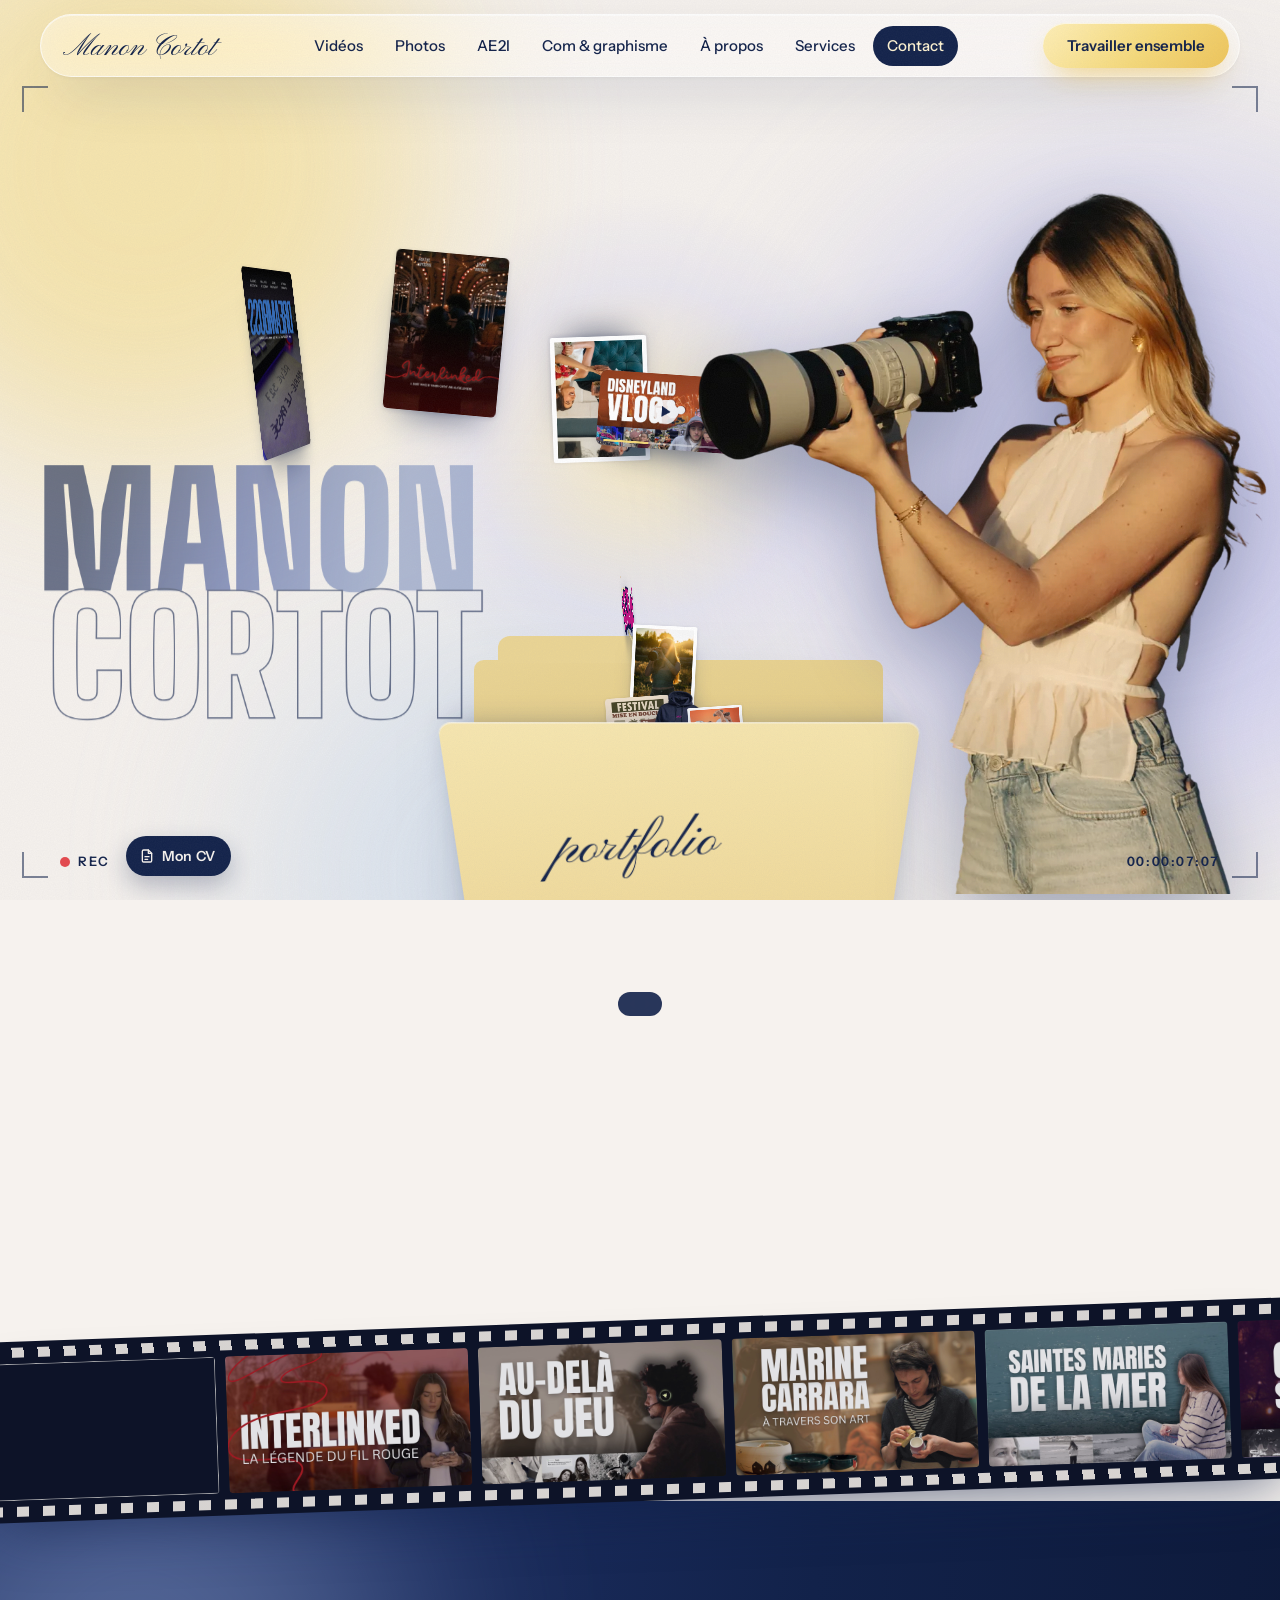
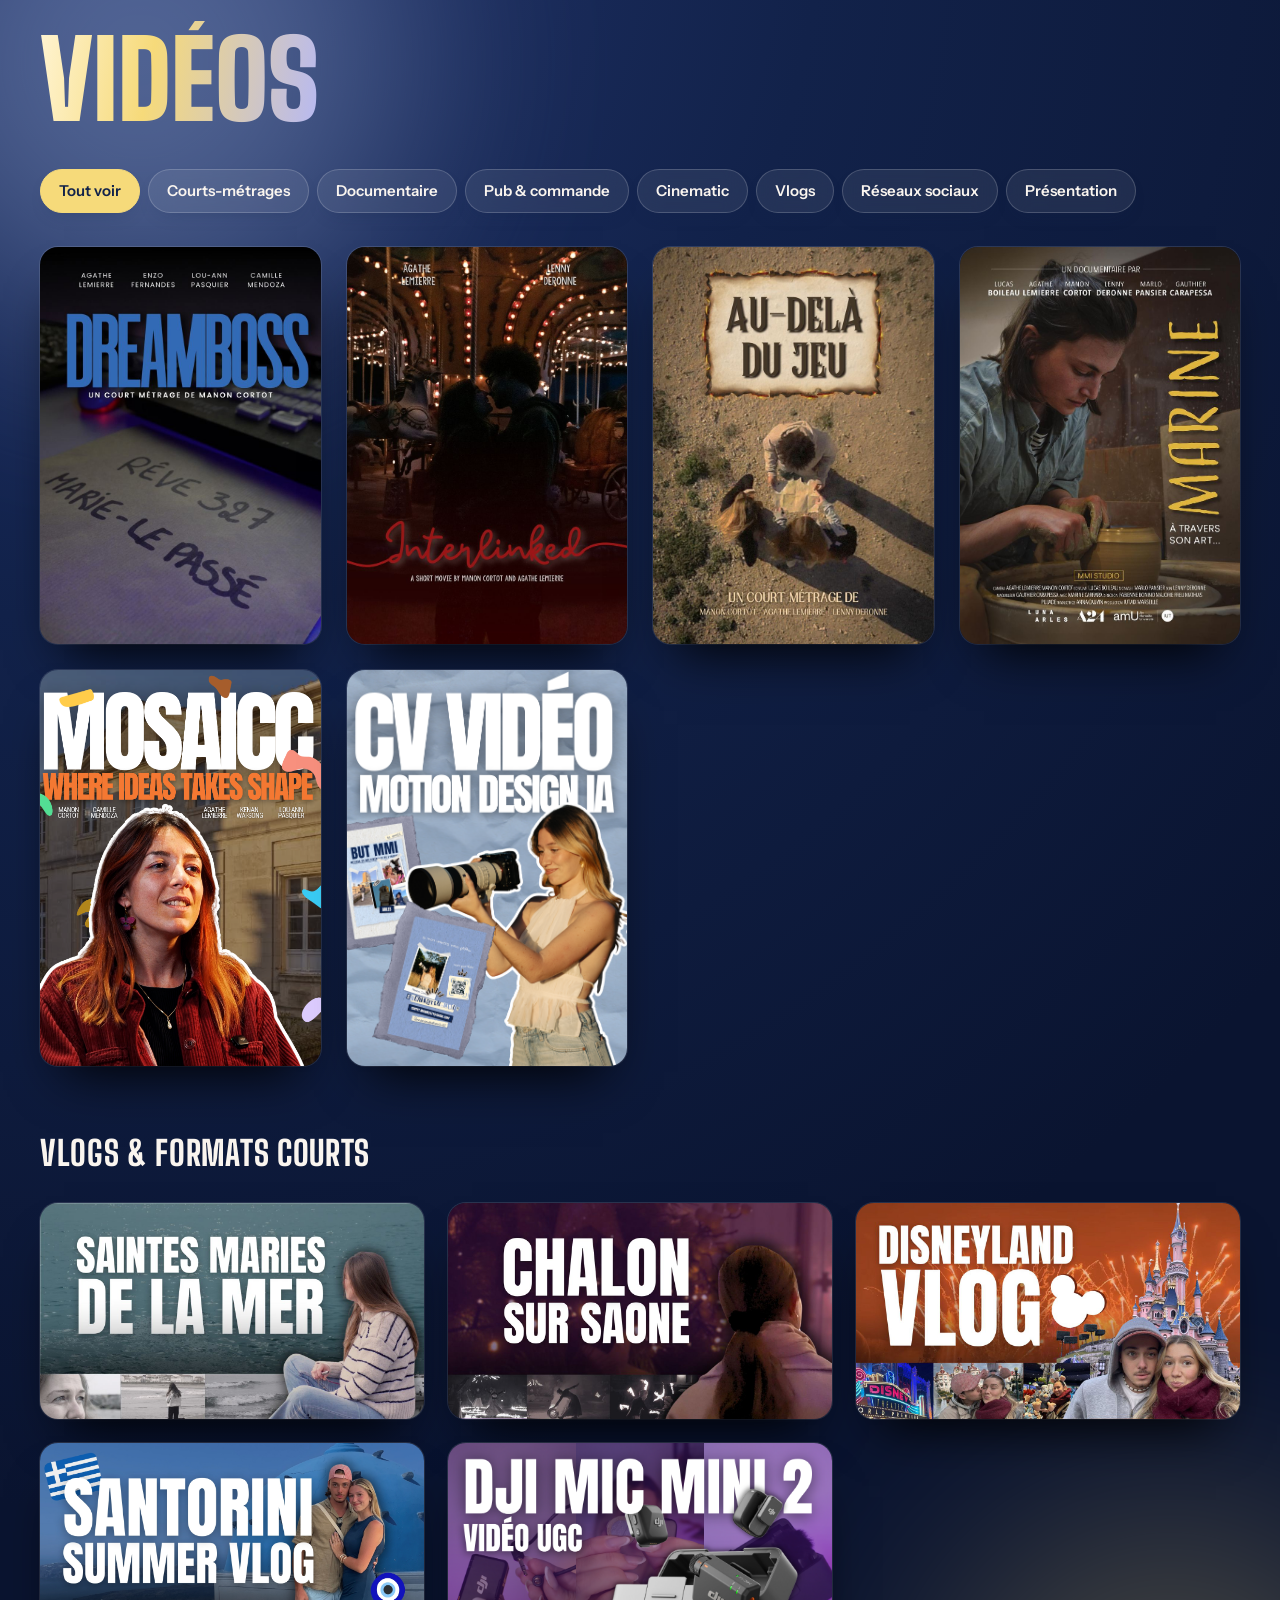
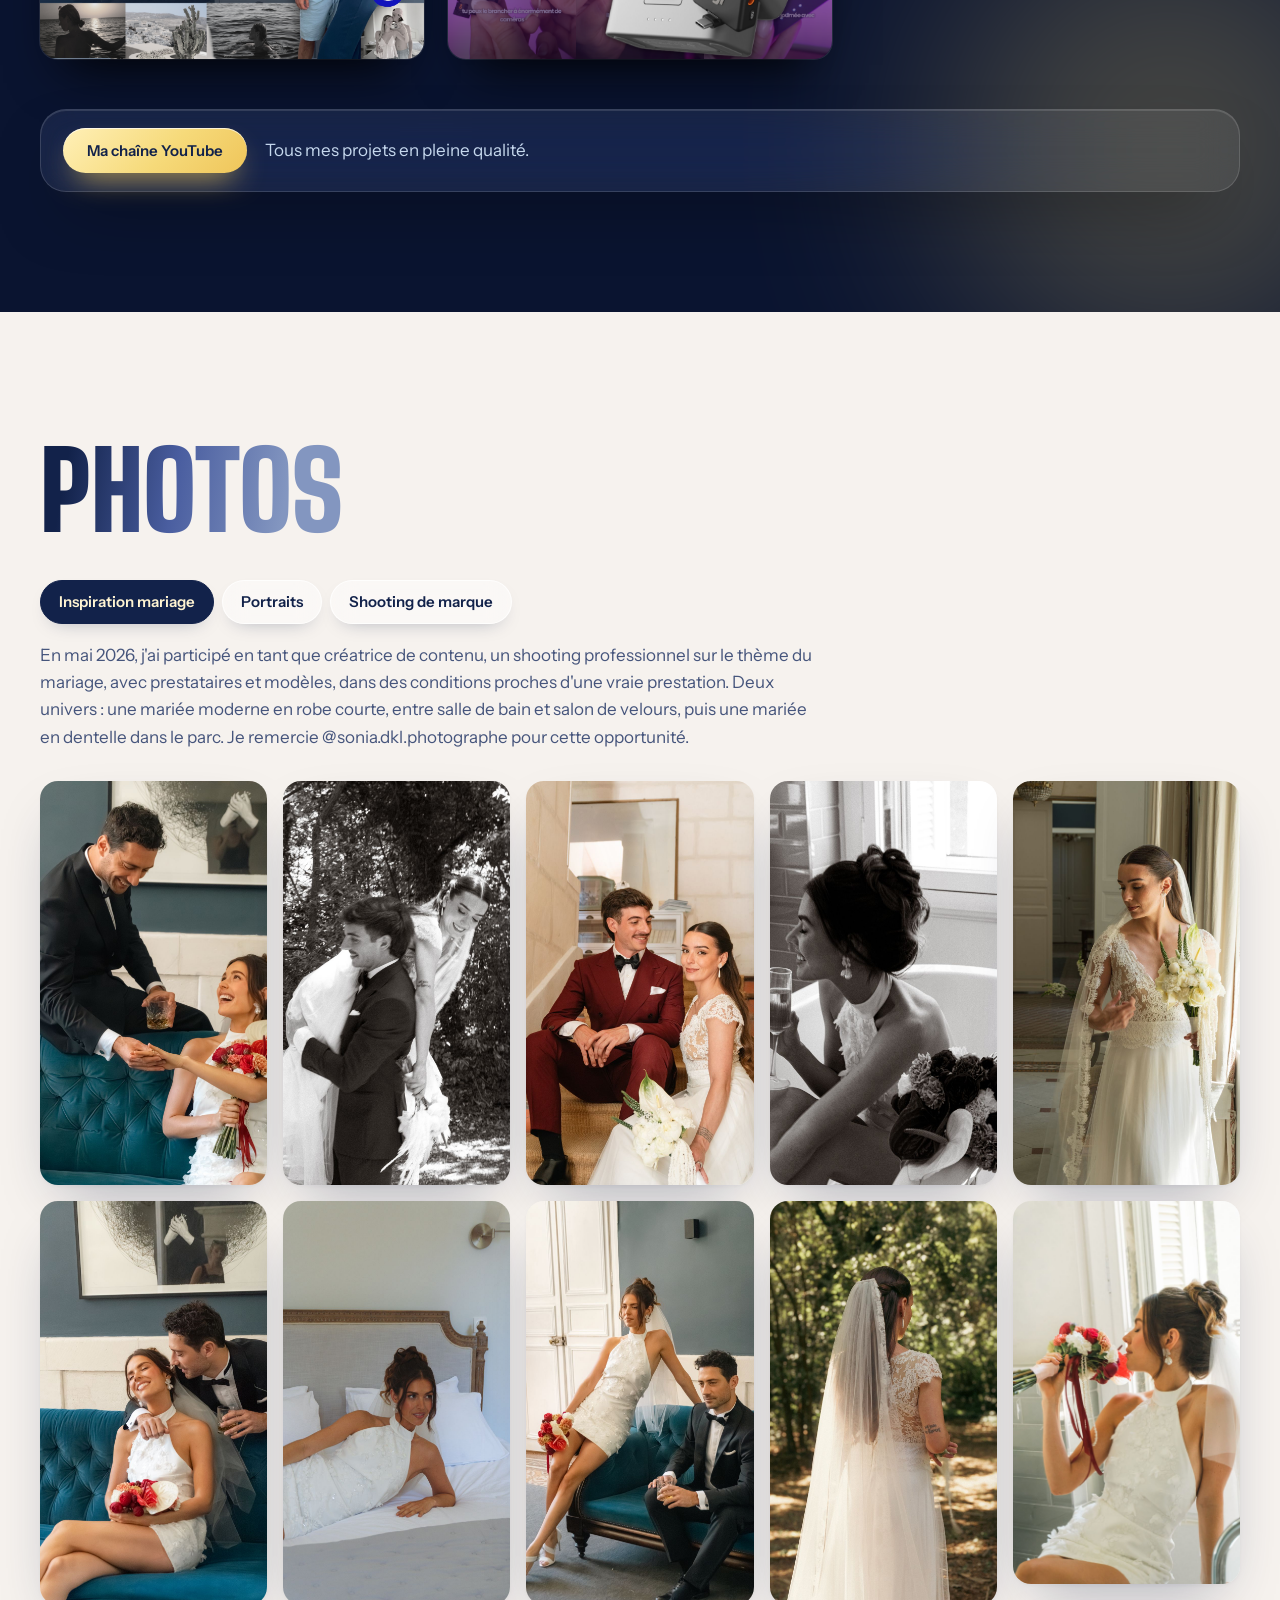
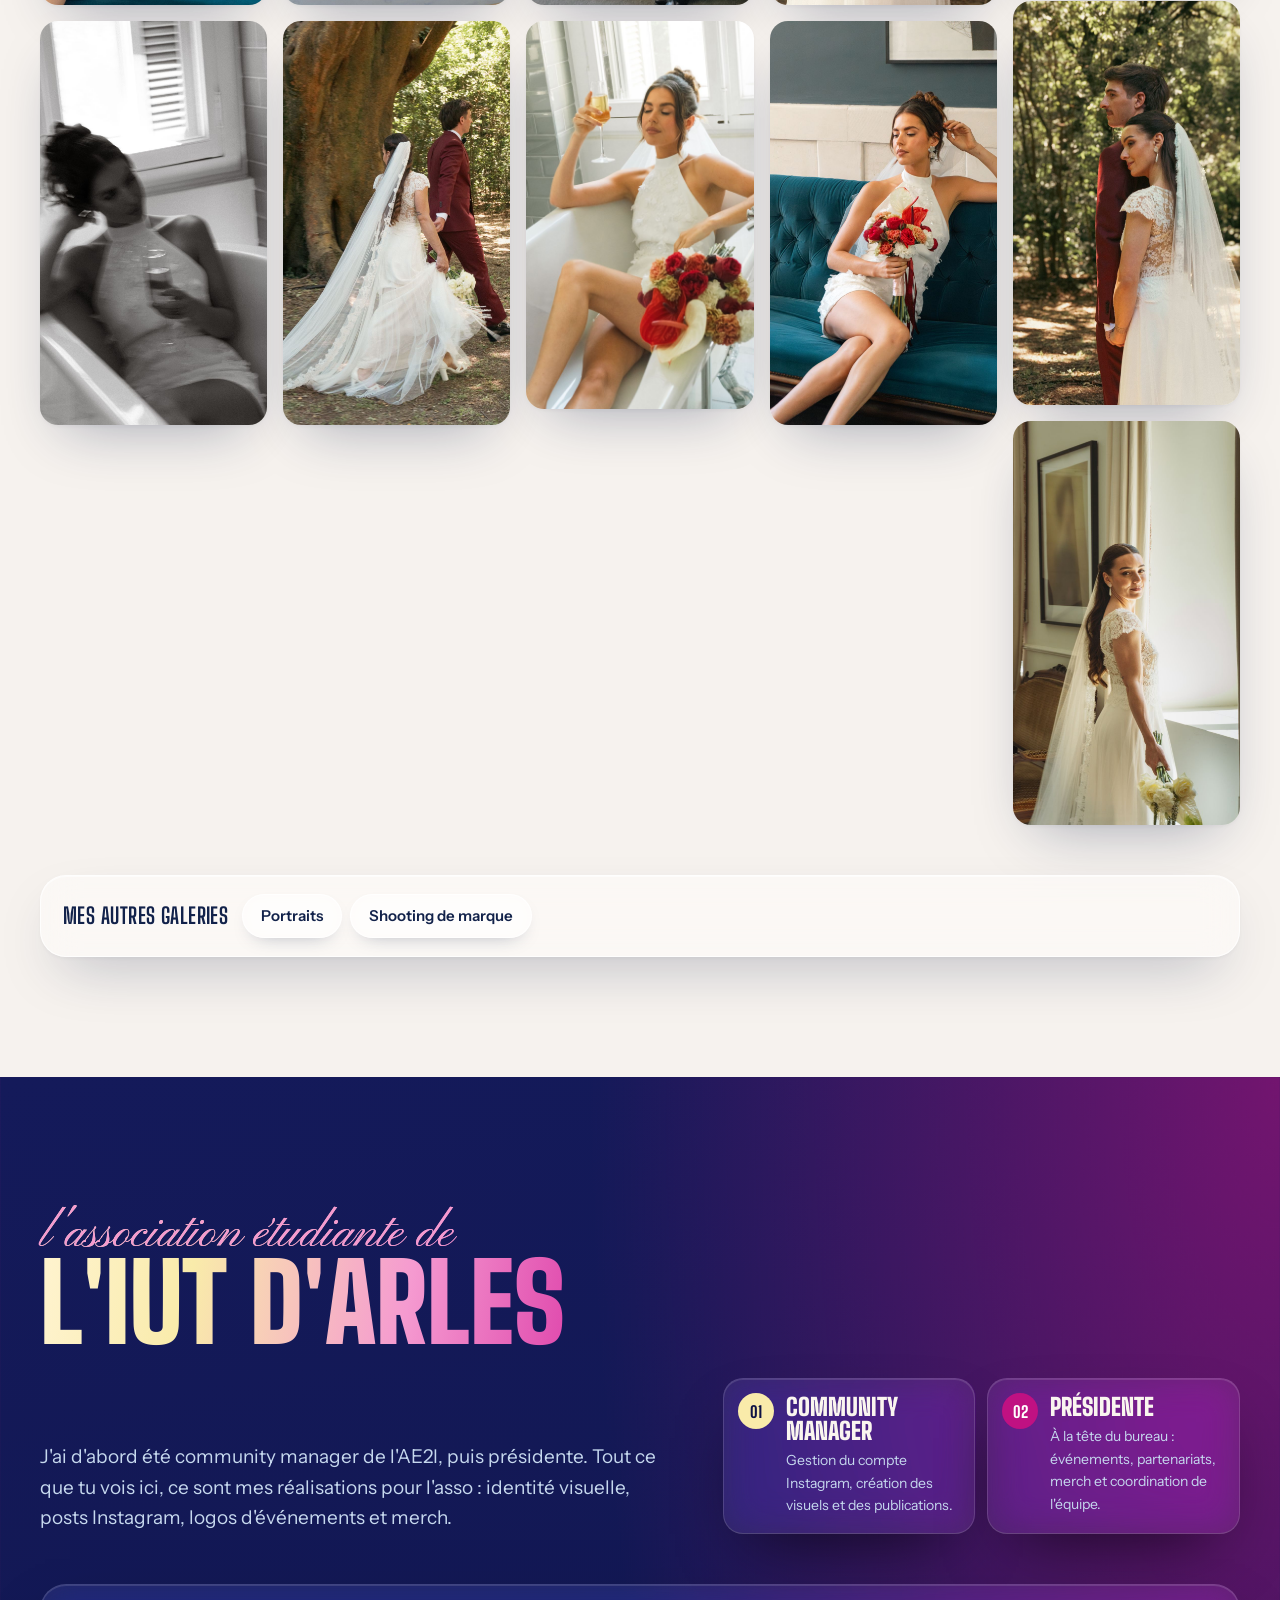
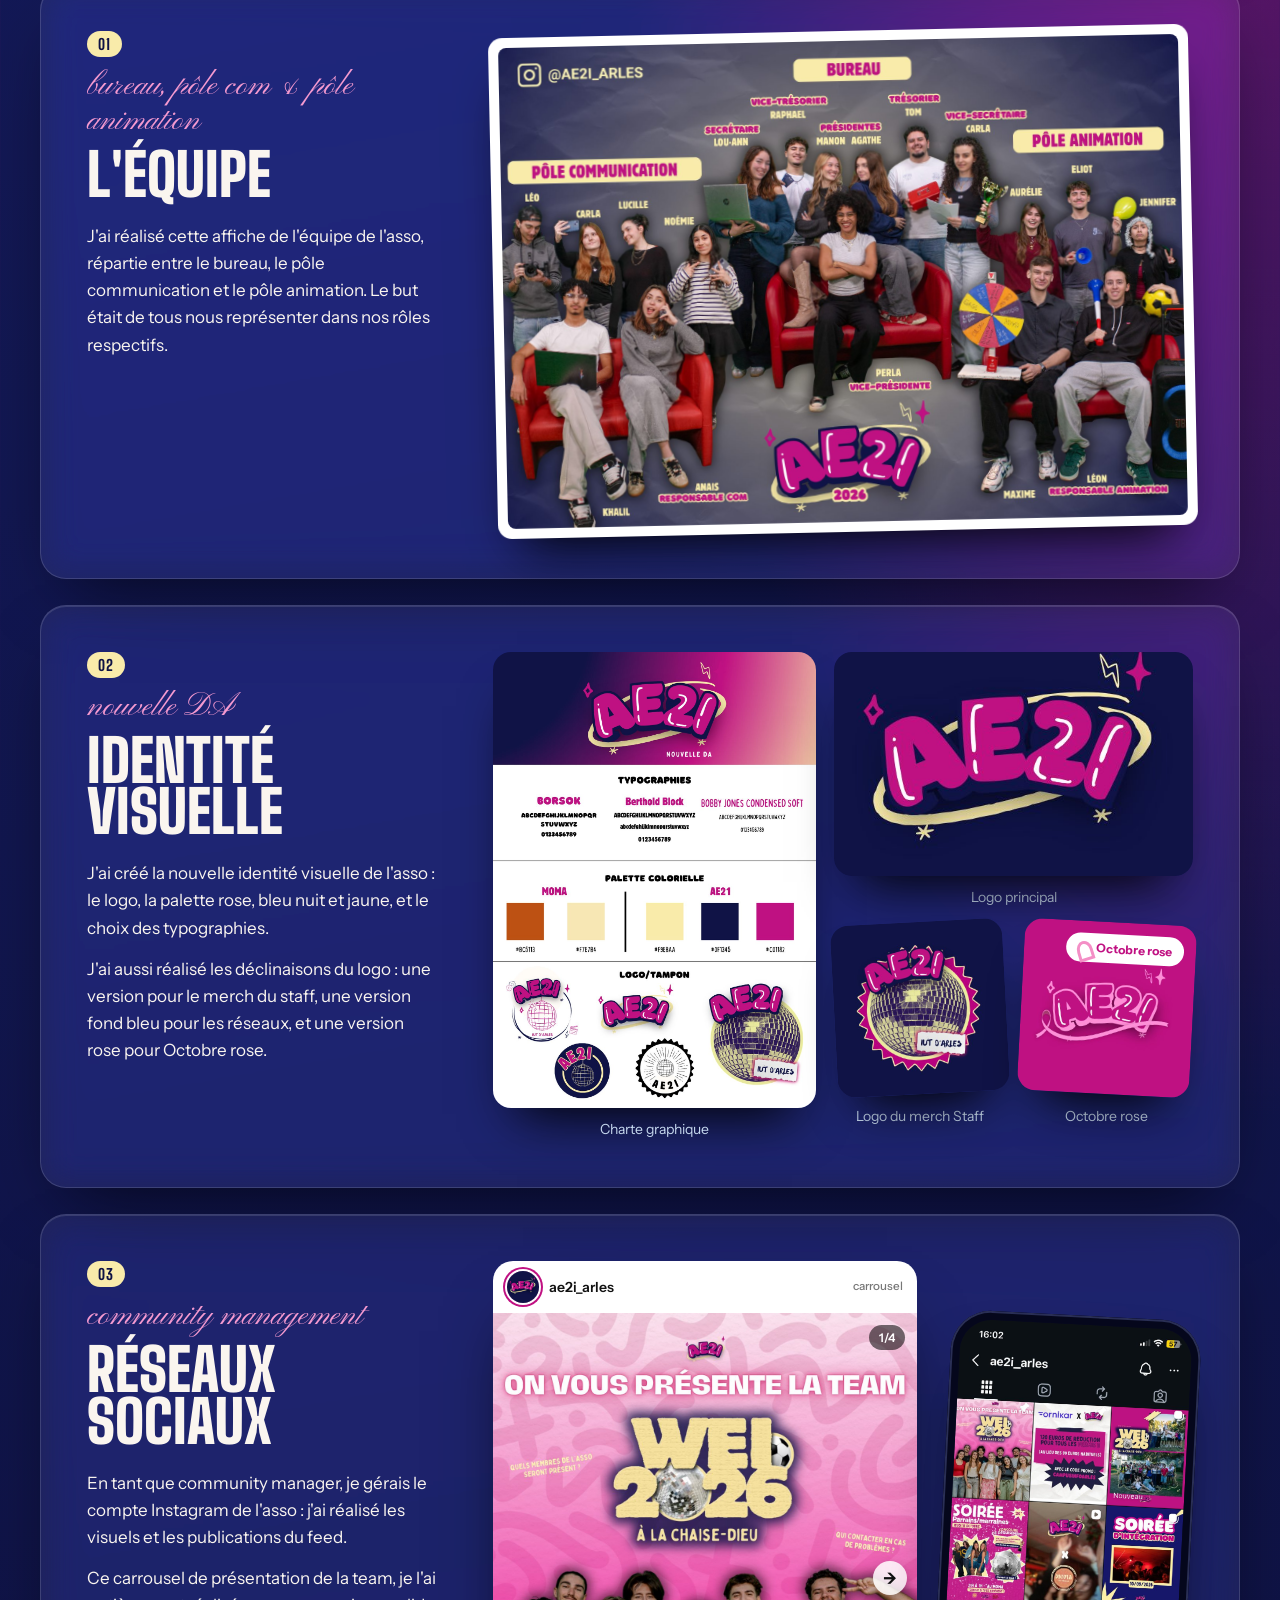
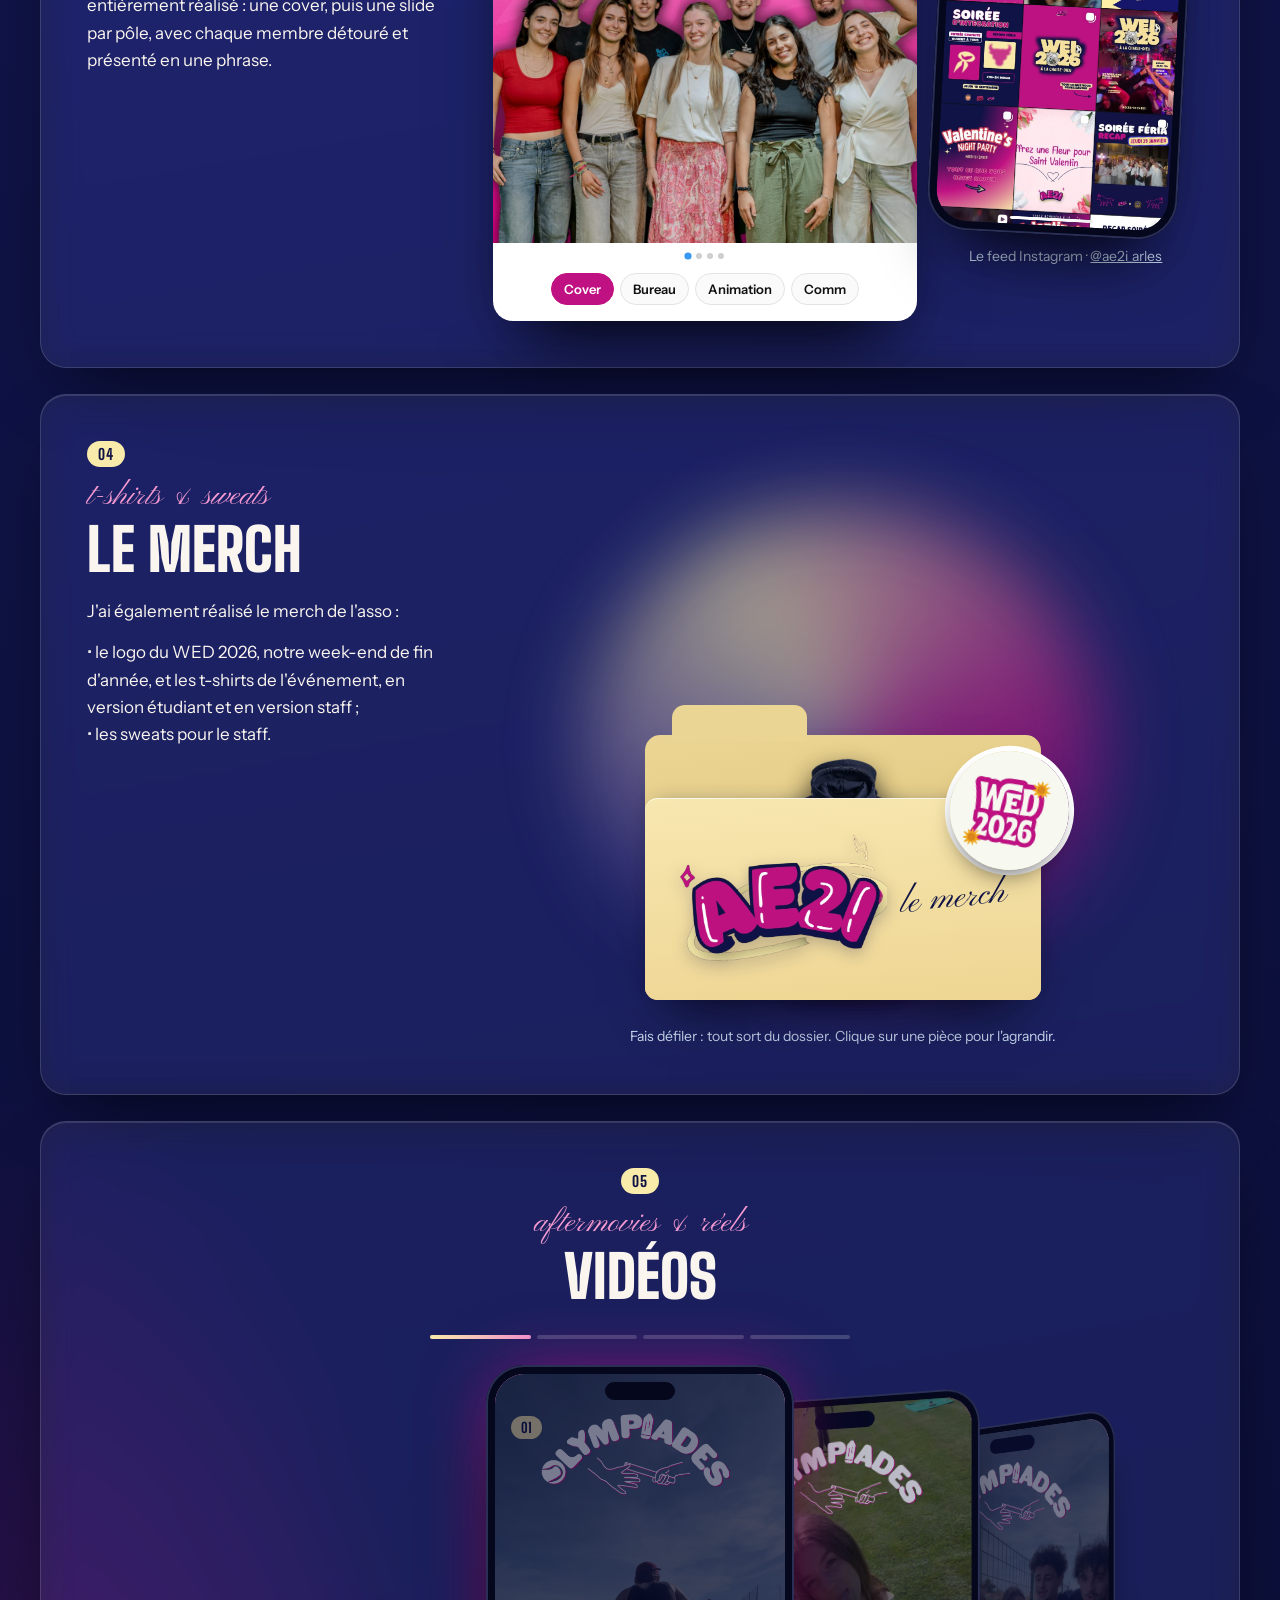
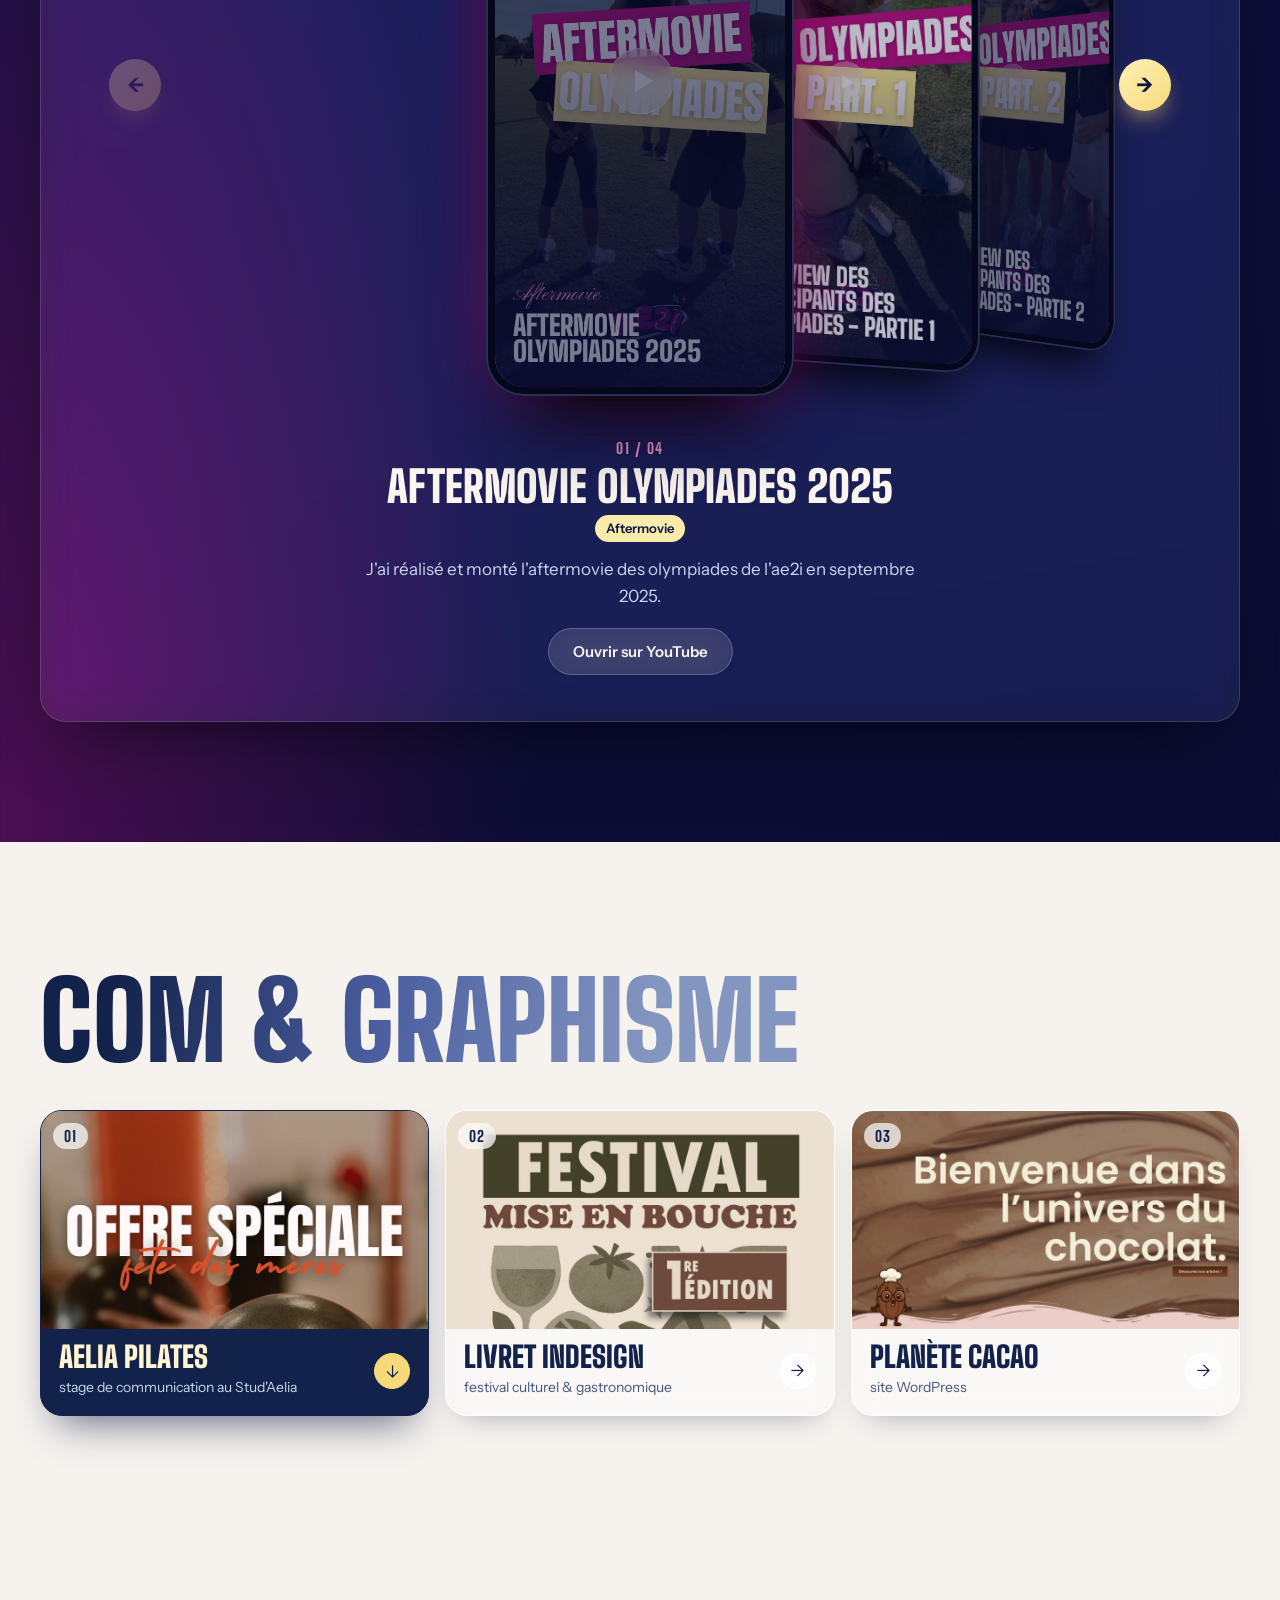
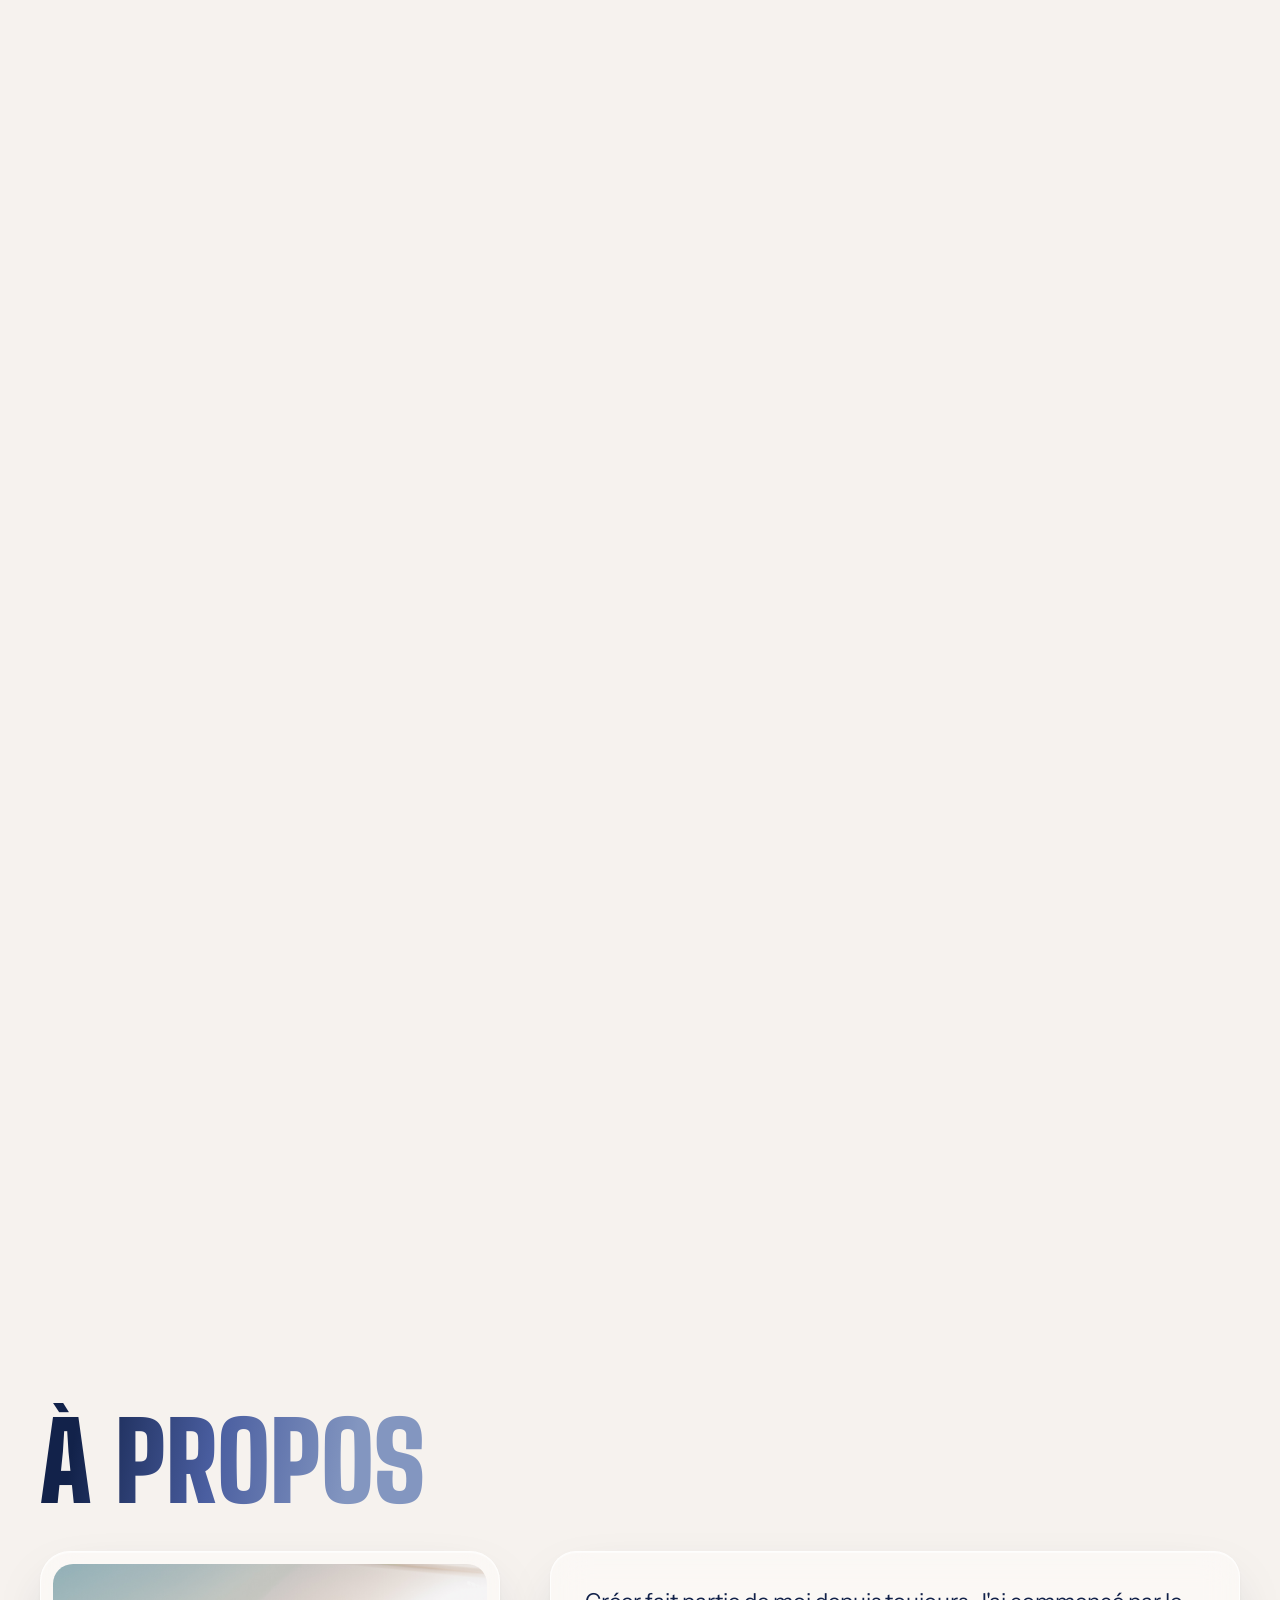
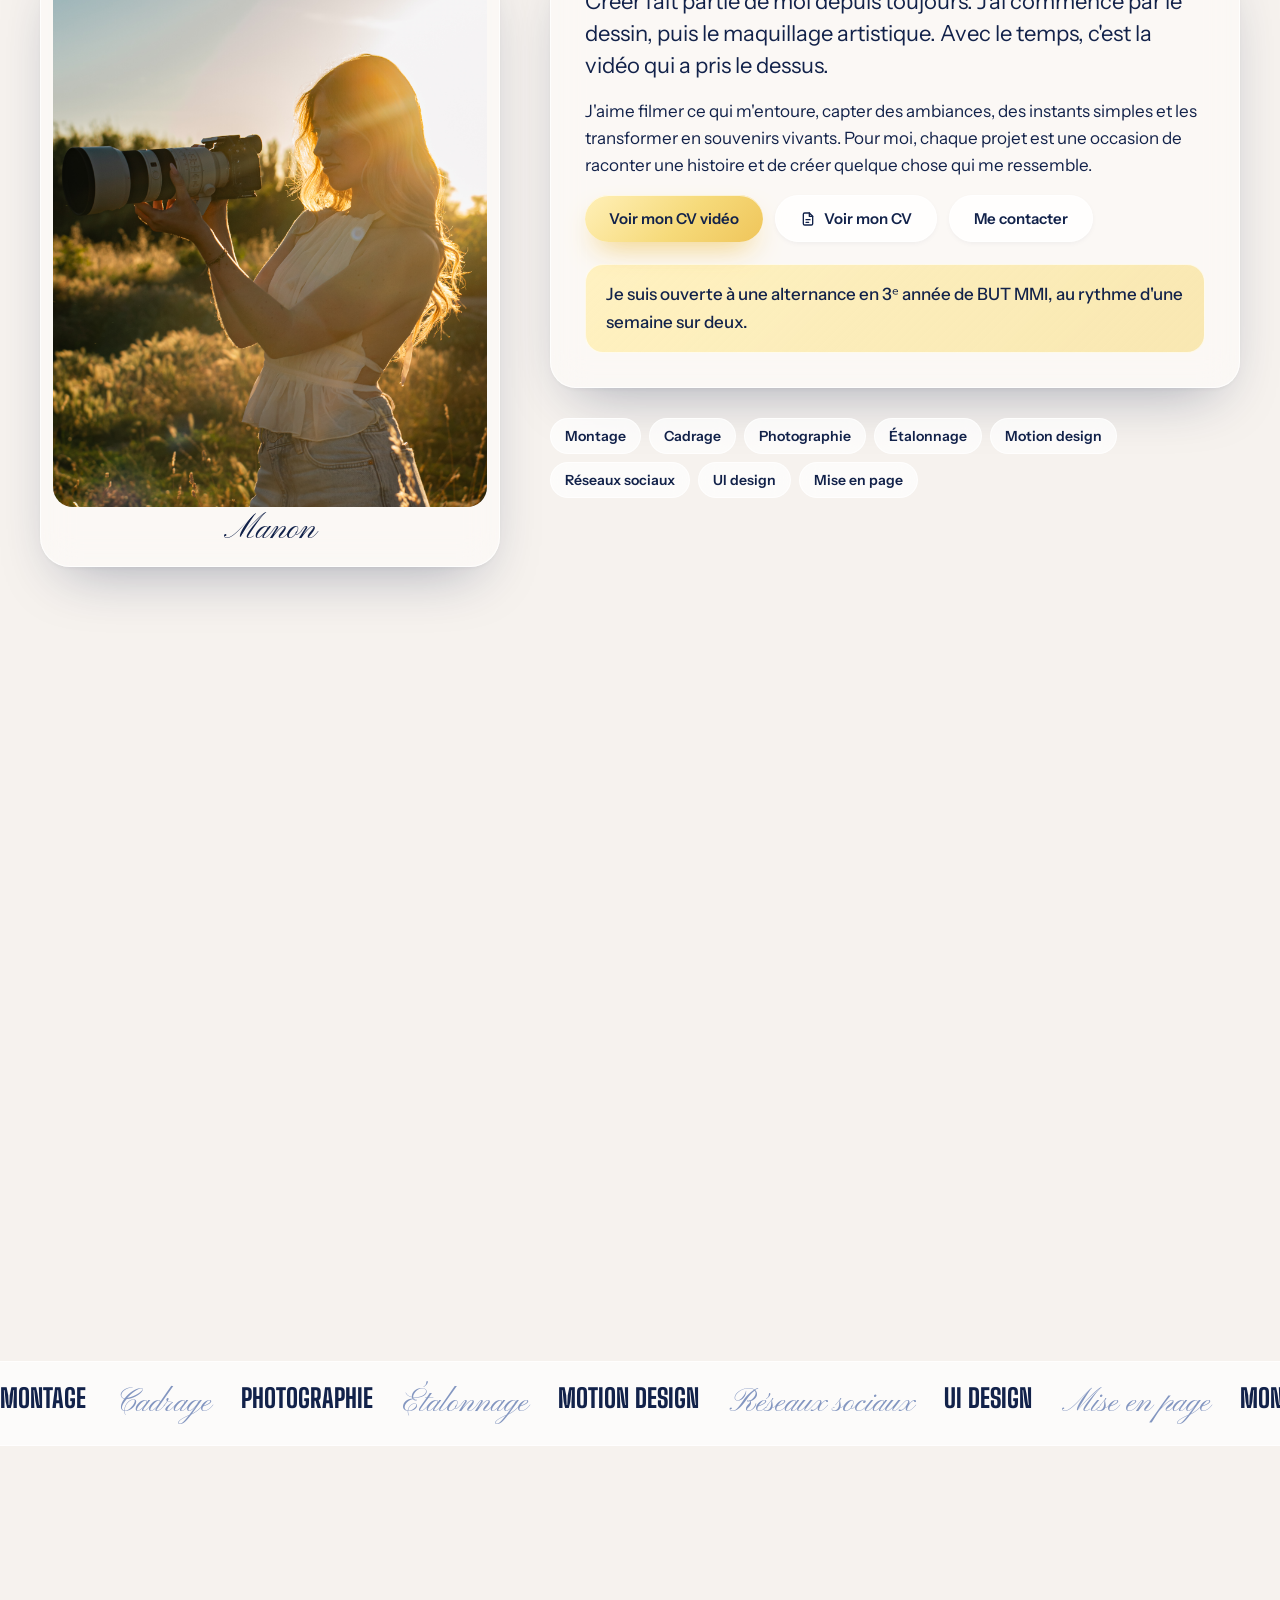
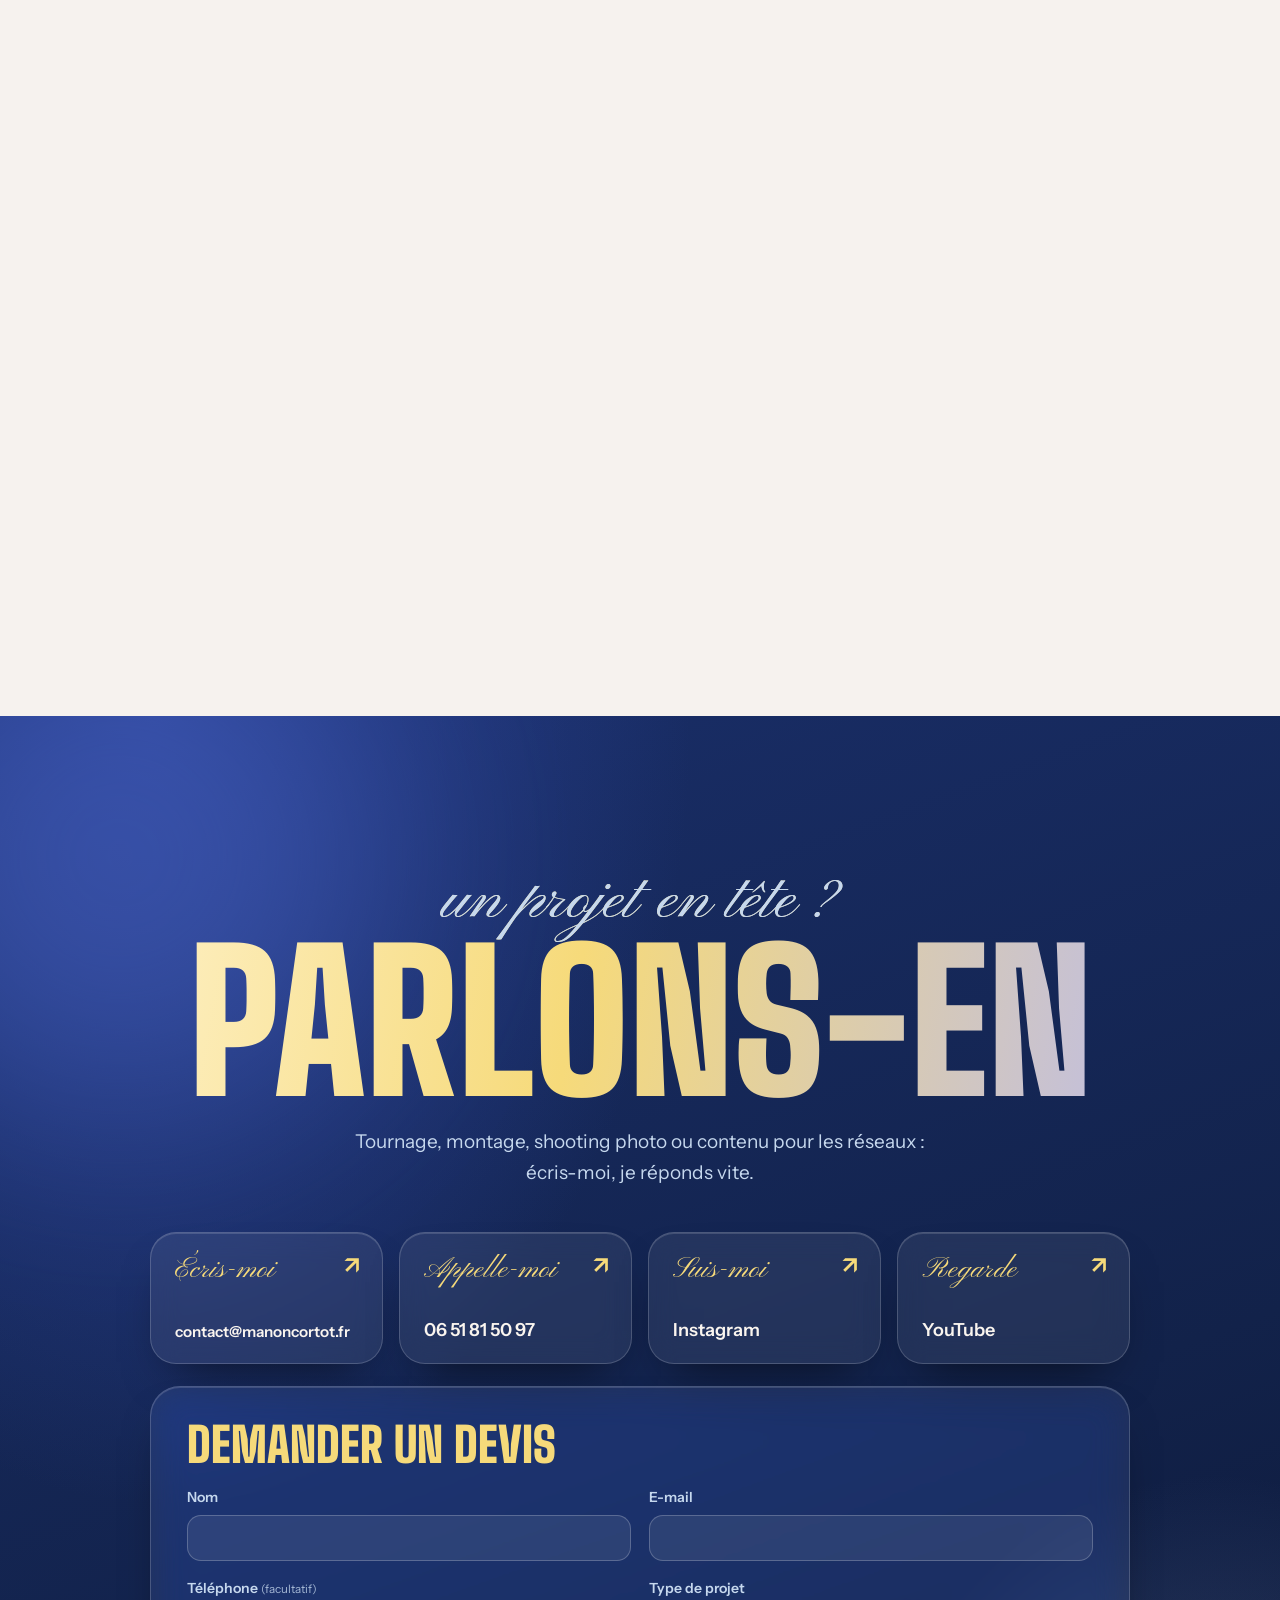
==== index.html @ f1eb08fe "Admin : les catégories de vidéos se gèrent dans l'admin - nouvelle collection « 🏷️ Catégories de vid" ====
<!DOCTYPE html>
<html lang="fr">
<head>
<meta charset="utf-8">
<meta name="viewport" content="width=device-width, initial-scale=1, viewport-fit=cover">
<title>Manon Cortot · Vidéaste, monteuse et photographe</title>
<meta name="description" content="Manon Cortot, vidéaste, monteuse et photographe freelance : tournage et montage vidéo, shooting photo, contenu pour les réseaux sociaux et graphisme. Demande ton devis.">
<link rel="preconnect" href="https://fonts.googleapis.com">
<link rel="preconnect" href="https://fonts.gstatic.com" crossorigin>
<link href="https://fonts.googleapis.com/css2?family=Big+Shoulders+Display:wght@700;800;900&family=Pinyon+Script&family=Instrument+Sans:wght@400;500;600&display=swap" rel="stylesheet">
<style>
:root{
  --encre:#12224A; --pervenche:#8396C0; --ciel:#C6D8EE; --papier:#FAF5EF; --beurre:#FFF4D2; --soleil:#F6DA7A; --lavande:#B7B9F2;
  --bg:#F6F2EE; --texte:var(--encre); --texte-doux:#46557c;
  --verre:rgba(255,255,255,.46); --verre-fort:rgba(255,255,255,.7); --verre-bord:rgba(255,255,255,.75);
  --ombre:0 24px 60px -24px rgba(18,34,74,.38), 0 2px 6px -2px rgba(18,34,74,.08);
  --ombre-forte:0 40px 90px -30px rgba(18,34,74,.55);
  --display:"Big Shoulders Display","Arial Narrow",Impact,sans-serif;
  --script:"Pinyon Script","Snell Roundhand","Brush Script MT",cursive;
  --sans:"Instrument Sans","Helvetica Neue",Arial,sans-serif;
  --courbe:cubic-bezier(.2,.8,.2,1);
  box-sizing:border-box;
  padding-top:env(safe-area-inset-top,0px); padding-bottom:env(safe-area-inset-bottom,0px);
}
@media (prefers-color-scheme: dark){:root:not([data-theme="light"]){
  --bg:#0B1430; --texte:#F4EFE9; --texte-doux:#C6D8EE;
  --verre:rgba(255,255,255,.07); --verre-fort:rgba(255,255,255,.12); --verre-bord:rgba(255,255,255,.16);
  --ombre:0 24px 60px -24px rgba(0,0,0,.7);
}}
:root[data-theme="dark"]{--bg:#0B1430;--texte:#F4EFE9;--texte-doux:#C6D8EE;--verre:rgba(255,255,255,.07);--verre-fort:rgba(255,255,255,.12);--verre-bord:rgba(255,255,255,.16);--ombre:0 24px 60px -24px rgba(0,0,0,.7)}
*,*::before,*::after{box-sizing:inherit}
html{scroll-behavior:smooth;scroll-padding-top:calc(env(safe-area-inset-top,0px) + 90px)}
html,body{overflow-x:clip}
body{margin:0;background:var(--bg);color:var(--texte);font-family:var(--sans);font-size:17px;line-height:1.6;overflow-x:clip}
img{max-width:100%;display:block}
a{color:inherit}
button{font:inherit;color:inherit}
:focus-visible{outline:3px solid var(--soleil);outline-offset:3px;border-radius:8px}
.wrap{width:min(1200px,100% - 40px);margin-inline:auto;position:relative;z-index:1}
@media (prefers-reduced-motion: reduce){html{scroll-behavior:auto}*{animation:none!important;transition:none!important}}

/* ---------- Auras de fond ---------- */
.auras{position:fixed;inset:0;z-index:0;pointer-events:none;overflow:hidden}
.aura{position:absolute;border-radius:50%;filter:blur(90px);opacity:.55;animation:derive 26s ease-in-out infinite alternate}
.aura.a1{width:46vw;height:46vw;left:-12vw;top:-10vw;background:var(--soleil)}
.aura.a2{width:52vw;height:52vw;right:-16vw;top:18vh;background:var(--lavande);animation-duration:32s;animation-delay:-8s}
.aura.a3{width:40vw;height:40vw;left:20vw;bottom:-18vw;background:var(--ciel);animation-duration:22s;animation-delay:-4s}
/* pendant que les cartes de l'accueil bougent, les auras (flous géants) se figent : leur dérive de 26 s ne se voit pas */
.anim-accueil .aura{animation-play-state:paused}
@keyframes derive{0%{transform:translate(0,0) scale(1)}50%{transform:translate(6vw,4vh) scale(1.12)}100%{transform:translate(-4vw,8vh) scale(.95)}}
.lueur{position:fixed;z-index:0;width:520px;height:520px;margin:-260px 0 0 -260px;border-radius:50%;pointer-events:none;
  background:radial-gradient(circle,rgba(246,218,122,.35),rgba(183,185,242,.18) 45%,transparent 70%);transition:opacity .4s;opacity:0;left:0;top:0}
@media (hover:hover) and (pointer:fine){.lueur{opacity:1}}
/* grain en fondu normal : même rendu que « multiply » ici, sans forcer le navigateur à refondre toute la page à chaque image */
.grain{position:fixed;inset:0;z-index:100;pointer-events:none;opacity:.14;
  background-image:url("data:image/svg+xml;utf8,<svg xmlns='http://www.w3.org/2000/svg' width='160' height='160'><filter id='n'><feTurbulence type='fractalNoise' baseFrequency='.85' numOctaves='3' stitchTiles='stitch'/><feColorMatrix values='0 0 0 0 .3  0 0 0 0 .3  0 0 0 0 .35  0 0 0 .55 0'/></filter><rect width='100%' height='100%' filter='url(%23n)'/></svg>")}

/* ---------- Verre ---------- */
.verre{background:var(--verre);-webkit-backdrop-filter:blur(18px) saturate(1.5);backdrop-filter:blur(18px) saturate(1.5);
  border:1px solid var(--verre-bord);box-shadow:var(--ombre),inset 0 1px 0 rgba(255,255,255,.55);border-radius:26px}
.sombre .verre{background:rgba(255,255,255,.07);border-color:rgba(255,255,255,.14);box-shadow:0 30px 70px -30px rgba(0,0,0,.7),inset 0 1px 0 rgba(255,255,255,.12)}
.reflet{position:relative;overflow:hidden}
.reflet::after{content:"";position:absolute;top:0;left:-60%;width:40%;height:100%;pointer-events:none;
  background:linear-gradient(100deg,transparent,rgba(255,255,255,.55),transparent);transform:skewX(-20deg);transition:left .8s var(--courbe)}
.reflet:hover::after{left:130%}

/* ---------- Boutons ---------- */
.btn{display:inline-flex;align-items:center;justify-content:center;gap:8px;border:0;cursor:pointer;text-decoration:none;
  font:600 15px var(--sans);padding:13px 24px;border-radius:999px;color:var(--encre);
  background:linear-gradient(135deg,#FFF0B8,#F6DA7A 55%,#EFC55A);box-shadow:0 14px 30px -12px rgba(239,197,90,.95),inset 0 1px 0 rgba(255,255,255,.7);
  transition:transform .3s var(--courbe),box-shadow .3s}
.btn:hover{transform:translateY(-3px);box-shadow:0 20px 40px -14px rgba(239,197,90,1),inset 0 1px 0 rgba(255,255,255,.7)}
.btn:active{transform:translateY(0)}
.btn.verre-btn{background:var(--verre-fort);-webkit-backdrop-filter:blur(14px);backdrop-filter:blur(14px);border:1px solid var(--verre-bord);box-shadow:var(--ombre);color:var(--texte)}
.sombre .btn.verre-btn{background:rgba(255,255,255,.1);border-color:rgba(255,255,255,.2);color:var(--papier)}
.puce{display:inline-block;padding:6px 14px;border-radius:999px;font-size:14px;font-weight:600;background:var(--verre-fort);border:1px solid var(--verre-bord);-webkit-backdrop-filter:blur(10px);backdrop-filter:blur(10px);cursor:default;
  --survol:var(--soleil);transition:transform .35s var(--courbe),background-color .3s,border-color .3s,color .3s,box-shadow .35s}
.sombre .puce{background:rgba(255,255,255,.1);border-color:rgba(255,255,255,.18)}
.puce:nth-child(4n+2){--survol:var(--lavande)}.puce:nth-child(4n+3){--survol:var(--ciel)}.puce:nth-child(4n+4){--survol:#F2C6B4}
.puce:hover{background:var(--survol);border-color:var(--survol);color:var(--encre);transform:translateY(-3px) rotate(-2deg);box-shadow:0 12px 22px -12px rgba(18,34,74,.5)}
.puce:nth-child(even):hover{transform:translateY(-3px) rotate(2deg)}
.puces-liste{display:flex;gap:8px;flex-wrap:wrap}
.pastilles{display:flex;gap:8px;flex-wrap:wrap}
.pastilles button{border:1px solid var(--verre-bord);background:var(--verre);-webkit-backdrop-filter:blur(12px);backdrop-filter:blur(12px);
  padding:9px 18px;border-radius:999px;font-weight:600;font-size:15px;cursor:pointer;box-shadow:0 8px 20px -12px rgba(18,34,74,.4);transition:transform .25s var(--courbe),background .25s}
.pastilles button:hover{transform:translateY(-2px)}
.pastilles button[aria-pressed="true"],.pastilles button[aria-selected="true"]{background:var(--encre);color:var(--beurre);border-color:var(--encre)}
.sombre .pastilles button{background:rgba(255,255,255,.08);border-color:rgba(255,255,255,.18);color:var(--papier)}
.sombre .pastilles button[aria-pressed="true"]{background:var(--soleil);color:var(--encre);border-color:var(--soleil)}

/* ---------- Navigation ---------- */
.voile{position:fixed;inset:0;z-index:55;display:grid;place-items:center;visibility:hidden;pointer-events:none;overflow:hidden;
  background:var(--v-fond,var(--encre));color:var(--v-texte,var(--papier));clip-path:circle(0 at 50% 0)}
.voile.visible{visibility:visible;pointer-events:auto}
.voile-mot{font-family:var(--display);font-weight:900;text-transform:uppercase;line-height:.85;font-size:clamp(76px,17vw,250px);text-align:center;padding:0 16px}
[tabindex="-1"]:focus{outline:none}
.progression{position:fixed;left:0;top:0;height:3px;width:100%;z-index:70;background:linear-gradient(90deg,var(--soleil),var(--lavande));transform-origin:0 50%;transform:scaleX(0);pointer-events:none}
.nav{position:fixed;z-index:60;left:50%;top:calc(env(safe-area-inset-top,0px) + 14px);transform:translateX(-50%);width:min(1200px,100% - 24px);
  display:flex;align-items:center;justify-content:space-between;gap:14px;padding:8px 10px 8px 22px;border-radius:999px}
.logo{font-family:var(--script);font-size:30px;line-height:1;text-decoration:none;padding-top:4px;white-space:nowrap}
.nav ul{display:flex;gap:4px;list-style:none;margin:0;padding:0}
.nav ul a{display:block;text-decoration:none;font-weight:500;font-size:15px;padding:8px 14px;border-radius:999px;transition:background .25s}
.nav ul a:hover{background:rgba(255,255,255,.55)}
.nav ul a.actif{background:var(--encre);color:var(--beurre)}
.burger{display:none;border:0;background:var(--encre);color:var(--beurre);font-weight:600;border-radius:999px;padding:9px 16px;cursor:pointer;min-width:84px;-webkit-tap-highlight-color:transparent}
@media (max-width:980px){
  /* le panneau est opaque : un flou dans le flou du menu ne marche pas et laissait voir la page à travers */
  .nav ul{position:absolute;top:calc(100% + 8px);left:0;right:0;flex-direction:column;gap:2px;padding:8px;border-radius:26px;
    max-height:calc(100vh - 110px);max-height:calc(100dvh - 110px - env(safe-area-inset-top,0px));overflow-y:auto;overscroll-behavior:contain;
    background:var(--papier);border:1px solid rgba(18,34,74,.08);box-shadow:0 30px 60px -20px rgba(18,34,74,.45);
    opacity:0;visibility:hidden;transform:translateY(-10px) scale(.98);transform-origin:50% 0;transition:opacity .25s,transform .35s var(--courbe),visibility 0s .35s}
  .nav ul.ouvert{opacity:1;visibility:visible;transform:none;transition:opacity .25s,transform .35s var(--courbe),visibility 0s}
  .nav ul a{padding:13px 18px;font:800 26px/1 var(--display);text-transform:uppercase;letter-spacing:.01em;color:var(--encre);-webkit-tap-highlight-color:transparent}
  .nav ul a:hover{background:rgba(18,34,74,.06)}
  .nav ul a.actif{background:var(--encre);color:var(--beurre)}
  .nav ul li{opacity:0;transform:translateY(8px);transition:opacity .3s,transform .4s var(--courbe)}
  .nav ul.ouvert li{opacity:1;transform:none}
  .nav ul.ouvert li:nth-child(2){transition-delay:.03s}.nav ul.ouvert li:nth-child(3){transition-delay:.06s}.nav ul.ouvert li:nth-child(4){transition-delay:.09s}
  .nav ul.ouvert li:nth-child(5){transition-delay:.12s}.nav ul.ouvert li:nth-child(6){transition-delay:.15s}.nav ul.ouvert li:nth-child(7){transition-delay:.18s}
  .nav .btn{display:none}
  .burger{display:block}
}
:root[data-theme="dark"] .nav ul{background:#13204a}
@media (prefers-color-scheme: dark){:root:not([data-theme="light"]) .nav ul{background:#13204a}}
@media (max-width:980px){:root[data-theme="dark"] .nav ul a{color:var(--papier)}}
@media (max-width:980px) and (prefers-color-scheme: dark){:root:not([data-theme="light"]) .nav ul a{color:var(--papier)}:root:not([data-theme="light"]) .nav ul a.actif{background:var(--soleil);color:var(--encre)}}

.degrade{background:linear-gradient(100deg,var(--encre) 10%,#4A5EA0 45%,var(--pervenche) 80%);-webkit-background-clip:text;background-clip:text;color:transparent}
:root[data-theme="dark"] .degrade{background-image:linear-gradient(100deg,#FFF4D2,#F6DA7A 40%,#B7B9F2)}
@media (prefers-color-scheme: dark){:root:not([data-theme="light"]) .degrade{background-image:linear-gradient(100deg,#FFF4D2,#F6DA7A 40%,#B7B9F2)}}

/* ---------- Accueil : le dossier créatif ---------- */
/* la scène reste collée à l'écran pendant que l'on fait défiler l'accueil : le dossier s'ouvre et les projets en sortent */
.accueil{position:relative;height:150vh}
.ac-scene{position:sticky;top:0;height:100vh;height:100svh;overflow:hidden;contain:layout paint}
.ac-nom{position:absolute;z-index:1;left:3vw;top:50%;margin:0;transform:translateY(-54%);font-family:var(--display);font-weight:900;text-transform:uppercase;
  line-height:.8;font-size:min(18vw,30vh);letter-spacing:-.01em;pointer-events:none;user-select:none}
.ac-nom span{display:block;will-change:translate,opacity}
.ac-nom .contour{color:transparent;-webkit-text-stroke:2px var(--texte);background:none;padding-left:.06em}
/* une fois les cartes sorties, le nom passe devant elles et « CORTOT » se remplit pour rester lisible */
.ac-nom{transform-origin:0 100%;will-change:translate,scale,opacity}
.ac-nom.net{z-index:6}
.ac-nom .contour{transition:color .6s,opacity .9s .1s,transform 1s var(--courbe) .1s}
.ac-nom.net .contour{color:var(--texte)}
.ac-dos,.ac-face{position:absolute;left:var(--dx);bottom:var(--db);width:var(--dw);height:calc(var(--dw) * .74);margin-left:calc(var(--dw) / -2)}
.accueil{--dx:53%;--db:-7%;--dw:min(32vw,50vh)}
.ac-dos{z-index:2;border-radius:2.4% 2.4% 0 0/3.2% 3.2% 0 0;background:linear-gradient(170deg,#EBD594,#D9BE72);box-shadow:var(--ombre-forte)}
.ac-dos::before{content:"";position:absolute;top:-8%;left:6%;width:36%;height:9%;border-radius:12px 12px 0 0;background:#EBD594}
.ac-face{z-index:4;top:auto;height:calc(var(--dw) * .6);transform-origin:50% 100%;border-radius:12px 12px 0 0;
  background:linear-gradient(175deg,#F7E7B0,#EED593);box-shadow:inset 0 1px 0 rgba(255,255,255,.7),0 -8px 24px -14px rgba(18,34,74,.45);
  display:flex;align-items:flex-start;padding:7% 0 0 7%;color:var(--encre)}
.ac-face b{font-family:var(--script);font-weight:400;font-size:calc(var(--dw) * .13);line-height:1;transform:rotate(-4deg)}
.ac-moi{position:absolute;z-index:6;right:1%;bottom:0;height:78%;width:auto;max-width:none;pointer-events:none;filter:drop-shadow(0 30px 40px rgba(18,34,74,.35));will-change:translate}
/* les projets : ce sont aussi des liens vers leur catégorie */
.piece-ac{position:absolute;z-index:3;left:0;top:0;width:var(--w,150px);display:block;text-decoration:none;color:var(--encre);will-change:transform;
  transform:translate(-50%,-50%);-webkit-tap-highlight-color:transparent}
.piece-ac > div{will-change:translate,rotate}
.piece-ac img{width:100%;height:auto;display:block;pointer-events:none;user-select:none}
.pa-affiche > div,.pa-page > div{border-radius:6px;overflow:hidden;box-shadow:0 26px 44px -22px rgba(18,34,74,.6),0 2px 6px rgba(18,34,74,.15)}
.pa-photo > div{background:#fff;padding:5%;border-radius:3px;box-shadow:0 26px 44px -22px rgba(18,34,74,.6),0 2px 6px rgba(18,34,74,.15)}
.pa-photo img{aspect-ratio:3/4;object-fit:cover}
.pa-detoure > div{filter:drop-shadow(0 18px 22px rgba(18,34,74,.38))}
.pa-video > div{position:relative;border-radius:10px;overflow:hidden;background:#000;box-shadow:0 26px 44px -22px rgba(18,34,74,.7)}
.pa-video > div::before{content:"";position:absolute;left:50%;top:50%;width:18%;aspect-ratio:1;translate:-50% -50%;border-radius:50%;background:rgba(255,255,255,.9) no-repeat 56% 50%/38% url("data:image/svg+xml;utf8,<svg xmlns='http://www.w3.org/2000/svg' viewBox='0 0 10 12'><path d='M0 0l10 6-10 6z' fill='%2312224A'/></svg>")}
.pa-video > div::after{content:"";position:absolute;left:5%;right:5%;bottom:6%;height:3px;border-radius:3px;background:linear-gradient(90deg,var(--soleil) 38%,rgba(255,255,255,.45) 38%)}
.piece-ac .etiq{position:absolute;left:50%;top:100%;translate:-50% 0;margin-top:6px;white-space:nowrap;font:400 26px/1 var(--script);color:var(--encre);
  opacity:0;transform:translateY(-6px);transition:opacity .3s,transform .35s var(--courbe);pointer-events:none}
:root[data-theme="dark"] .piece-ac .etiq{color:var(--beurre)}
@media (prefers-color-scheme: dark){:root:not([data-theme="light"]) .piece-ac .etiq{color:var(--beurre)}}
@media (hover:hover) and (pointer:fine){
  .piece-ac:hover{z-index:7!important}
  .piece-ac:hover > div{transform:translateY(-10px) rotate(var(--rh,-2deg)) scale(1.06)}
  .pa-affiche:hover > div,.pa-photo:hover > div,.pa-page:hover > div{box-shadow:0 40px 60px -24px rgba(18,34,74,.7)}
  .piece-ac:hover .etiq{opacity:1;transform:none}
}
.piece-ac:focus-visible{outline:none}.piece-ac:focus-visible > div{outline:3px solid var(--soleil);outline-offset:4px}
/* une fois sorties, les cartes flottent doucement (translate et rotate s'ajoutent au survol sans le gêner) */
.flotte .piece-ac > div{animation:flotte var(--fs,6s) ease-in-out var(--fd,0s) infinite alternate}
@keyframes flotte{0%{translate:0 0;rotate:0deg}50%{translate:4px -9px;rotate:1.2deg}100%{translate:-3px 5px;rotate:-1deg}}
/* le bouton CV : à côté du REC de la caméra, au-dessus de tout, toujours cliquable */
.ac-cv{position:absolute;z-index:8;left:calc(22px + 104px);bottom:calc(22px + 2px);display:inline-flex;align-items:center;gap:7px;padding:9px 16px 9px 13px;border-radius:999px;
  background:var(--texte);color:var(--bg);font-size:14px;font-weight:600;letter-spacing:.01em;text-decoration:none;box-shadow:0 10px 24px rgba(18,34,74,.28);
  transition:opacity .9s .6s,translate .3s var(--courbe),box-shadow .3s}
.ac-cv:hover{translate:0 -2px;box-shadow:0 14px 30px rgba(18,34,74,.36)}
.ac-cv:focus-visible{outline:2px solid var(--texte);outline-offset:3px}
/* le viseur de caméra */
.viseur{position:absolute;z-index:7;inset:calc(env(safe-area-inset-top,0px) + 86px) 22px 22px;pointer-events:none;color:var(--texte);
  font:600 13px/1 var(--sans);letter-spacing:.12em;font-variant-numeric:tabular-nums}
.viseur i{position:absolute;width:26px;height:26px;border:0 solid currentColor;opacity:.55}
.viseur i:nth-child(1){left:0;top:0;border-width:2px 0 0 2px}.viseur i:nth-child(2){right:0;top:0;border-width:2px 2px 0 0}
.viseur i:nth-child(3){left:0;bottom:0;border-width:0 0 2px 2px}.viseur i:nth-child(4){right:0;bottom:0;border-width:0 2px 2px 0}
.viseur .rec,.viseur .tc{position:absolute;bottom:10px}
.viseur .rec{left:38px;display:flex;align-items:center;gap:8px}
.viseur .rec::before{content:"";width:10px;height:10px;border-radius:50%;background:#E5484D;animation:clignote 1.2s steps(1) infinite}
.viseur .tc{right:38px}
@keyframes clignote{50%{opacity:0}}
.defile{position:absolute;z-index:7;left:50%;bottom:26px;translate:-50% 0;width:2px;height:54px;border-radius:2px;background:rgba(18,34,74,.18);overflow:hidden;pointer-events:none}
.defile::after{content:"";position:absolute;left:0;top:0;width:100%;height:40%;border-radius:2px;background:var(--texte);animation:goutte 1.8s var(--courbe) infinite}
@keyframes goutte{0%{transform:translateY(-100%)}100%{transform:translateY(250%)}}
/* téléphone et tablette en hauteur : le nom en haut, Manon en bas à droite, le dossier en bas à gauche */
@media (max-aspect-ratio:10/11){
  .accueil{height:145vh;--dx:37%;--db:-4%;--dw:min(58vw,40vh)}
  .ac-nom{top:calc(env(safe-area-inset-top,0px) + 86px);transform:none;left:5vw;font-size:min(25vw,13vh)}
  .ac-moi{right:-12%;height:44%}
  .viseur{inset:calc(env(safe-area-inset-top,0px) + 76px) 12px 12px}
  .viseur .rec{left:30px}.viseur .tc{right:30px}
  .defile{display:none}
  /* en hauteur le dossier occupe le bas à gauche : le bouton CV se pose à droite, au-dessus du compteur */
  .ac-cv{left:auto;right:calc(12px + 26px);bottom:calc(12px + 40px)}
}
/* bandeau de mots-clés, sur toute la largeur entre À propos et Contact */
.bandeau{position:relative;z-index:1;width:100%;overflow:hidden;padding:16px 0;background:var(--verre-fort);border-block:1px solid var(--verre-bord)}
.bandeau .piste{display:flex;width:max-content;animation:defile 30s linear infinite}
.bandeau span{font-family:var(--display);font-weight:800;font-size:26px;text-transform:uppercase;padding-right:30px;white-space:nowrap}
.bandeau i{font-family:var(--script);font-style:normal;font-size:32px;padding-right:30px;color:var(--pervenche)}
/* pellicule : les miniatures des vidéos défilent comme un film */
.pellicule{position:relative;z-index:2;margin:-30px -2vw 0;transform:rotate(-2deg);background:#0d1328;padding:22px 0;overflow:hidden;
  box-shadow:0 30px 60px -30px rgba(18,34,74,.7)}
.pellicule::before,.pellicule::after{content:"";position:absolute;left:0;right:0;height:10px;
  background:repeating-linear-gradient(90deg,transparent 0 14px,rgba(250,245,239,.85) 14px 26px);border-radius:2px}
.pellicule::before{top:6px}.pellicule::after{bottom:6px}
.pellicule .piste{display:flex;gap:10px;width:max-content;animation:defile 50s linear infinite}
.pellicule:hover .piste{animation-play-state:paused}
.pellicule button{all:unset;cursor:pointer;flex:none;width:clamp(170px,19vw,260px);aspect-ratio:16/9;border-radius:4px;overflow:hidden;position:relative}
.pellicule button img{width:100%;height:100%;object-fit:cover;transition:transform .5s var(--courbe),opacity .3s;opacity:.88}
.pellicule button:hover img,.pellicule button:focus-visible img{transform:scale(1.06);opacity:1}
.pellicule button:focus-visible{outline:3px solid var(--soleil);outline-offset:-3px}
@keyframes defile{to{transform:translateX(-50%)}}
@media (prefers-reduced-motion: reduce){.accueil{height:auto}.ac-scene{position:relative;height:100vh}.defile{display:none}}


/* ---------- Sections ---------- */
section{padding:120px 0;position:relative}
.titre{display:flex;align-items:flex-end;justify-content:space-between;gap:24px;flex-wrap:wrap;margin-bottom:44px}
.titre h2{margin:0;padding-top:.12em;font-family:var(--display);font-weight:900;text-transform:uppercase;font-size:clamp(58px,8.4vw,120px);line-height:.85}
.titre h2 em{display:block;font-family:var(--script);font-style:normal;text-transform:none;font-weight:400;font-size:.46em;line-height:1;margin-bottom:-2px;color:var(--pervenche);-webkit-text-fill-color:var(--pervenche)}
.titre p{max-width:29em;margin:0;color:var(--texte-doux)}

/* Vidéos : section sombre */
.sombre{background:radial-gradient(120% 80% at 10% 0%,#22356e 0%,#12224A 45%,#0a1430 100%);color:var(--papier);overflow:hidden}
.sombre .aura-locale{position:absolute;border-radius:50%;filter:blur(110px);opacity:.5;pointer-events:none;animation:derive 24s ease-in-out infinite alternate}
.sombre .titre h2 em{color:var(--soleil);-webkit-text-fill-color:var(--soleil)}
.sombre .titre p{color:var(--ciel)}
.sombre .degrade{background-image:linear-gradient(100deg,#FFF4D2,#F6DA7A 40%,#B7B9F2)}
.filtres{margin-bottom:34px}
.grille-affiches{display:grid;grid-template-columns:repeat(auto-fill,minmax(220px,1fr));gap:26px}
.affiche{all:unset;cursor:pointer;display:block;position:relative;aspect-ratio:1/1.414;border-radius:18px;overflow:hidden;
  box-shadow:0 30px 50px -24px #000,0 0 0 1px rgba(255,255,255,.12);transition:transform .45s var(--courbe),box-shadow .45s}
.affiche img.fond{width:100%;height:100%;object-fit:cover}
.affiche:hover{box-shadow:0 40px 70px -24px #000,0 0 50px -10px rgba(246,218,122,.45),0 0 0 1px rgba(255,255,255,.25)}
.affiche .infos{position:absolute;left:10px;right:10px;bottom:10px;padding:12px 14px;border-radius:14px;transform:translateY(130%);transition:transform .45s var(--courbe)}
.affiche:hover .infos,.affiche:focus-visible .infos{transform:none}
.affiche .infos b{display:block;font-size:15px}
.affiche .infos small{opacity:.8}
.lecture{position:absolute;top:50%;left:50%;width:66px;height:66px;margin:-33px 0 0 -33px;border-radius:50%;display:grid;place-items:center;
  background:rgba(255,255,255,.22);-webkit-backdrop-filter:blur(10px);backdrop-filter:blur(10px);border:1px solid rgba(255,255,255,.5);opacity:0;transform:scale(.7);transition:.35s var(--courbe)}
.lecture::before{content:"";border-left:18px solid #fff;border-top:11px solid transparent;border-bottom:11px solid transparent;margin-left:5px}
.affiche:hover .lecture,.affiche:focus-visible .lecture,.format:hover .lecture,.format:focus-visible .lecture{opacity:1;transform:none}
.affiche .prix{position:absolute;top:14px;left:14px;z-index:2;padding:5px 12px;border-radius:999px;font-size:12px;font-weight:700;color:var(--encre);background:linear-gradient(135deg,#FFF0B8,#F6DA7A)}
.affiche.sans-image{padding:22px;display:flex;flex-direction:column;justify-content:flex-end}
.affiche.sans-image .fond{position:absolute;inset:0}
.affiche.sans-image .genre{position:relative;font-size:12px;font-weight:600;opacity:.85}
.affiche.sans-image h3{position:relative;margin:4px 0 0;font-family:var(--display);font-weight:900;text-transform:uppercase;font-size:44px;line-height:.86;overflow-wrap:anywhere}
.affiche.sans-image .sous{position:relative;font-family:var(--script);font-size:26px}
.style0 .fond,.format-texte.style0 .fond{background:radial-gradient(circle at 30% 20%,#FFF0B8,transparent 50%),conic-gradient(from 120deg at 70% 70%,#F6DA7A,#B7B9F2,#C6D8EE,#F6DA7A)}
.style0{color:var(--encre)}
.style1 .fond,.format-texte.style1 .fond{background:radial-gradient(circle at 70% 25%,#B7B9F2,transparent 55%),linear-gradient(160deg,#8396C0,#12224A)}
.style1{color:var(--papier)}
.style2 .fond,.format-texte.style2 .fond{background:radial-gradient(circle at 30% 80%,#F6DA7A,transparent 55%),linear-gradient(200deg,#C6D8EE,#8396C0)}
.style2{color:var(--encre)}
.sous-titre-grille{margin:60px 0 22px;font-family:var(--display);font-weight:800;text-transform:uppercase;font-size:34px;letter-spacing:.02em}
.grille-formats{display:grid;grid-template-columns:repeat(auto-fill,minmax(300px,1fr));gap:24px}
.format{all:unset;cursor:pointer;display:block;position:relative;border-radius:18px;overflow:hidden;aspect-ratio:16/9;box-shadow:0 30px 50px -24px #000,0 0 0 1px rgba(255,255,255,.12);transition:transform .45s var(--courbe),box-shadow .45s}
.format img{width:100%;height:100%;object-fit:cover;transition:transform .8s var(--courbe)}
.format:hover img{transform:scale(1.05)}
.format:hover{transform:translateY(-6px);box-shadow:0 40px 70px -24px #000,0 0 50px -10px rgba(183,185,242,.5)}
.cache{display:none!important}
.legende-format{position:absolute;left:10px;right:10px;bottom:10px;padding:10px 14px;border-radius:14px;color:var(--papier);text-align:left;
  background:rgba(10,20,48,.45);-webkit-backdrop-filter:blur(12px);backdrop-filter:blur(12px);border:1px solid rgba(255,255,255,.18)}
.format .legende-format{transform:translateY(130%);transition:transform .45s var(--courbe)}
.format:hover .legende-format,.format:focus-visible .legende-format{transform:none}
.legende-format b{display:block;font-size:15px}.legende-format small{opacity:.8}
.format-texte{position:absolute;inset:0;padding:20px;display:flex;flex-direction:column;justify-content:flex-end;text-align:left}
.format-texte .fond{position:absolute;inset:0}
.format-texte > :not(.fond){position:relative}
.format-texte .genre{font-size:12px;font-weight:600;opacity:.85}
.format-texte h3{margin:2px 0 0;font-family:var(--display);font-weight:900;text-transform:uppercase;font-size:clamp(30px,4vw,42px);line-height:.9}
.format-texte .sous{font-family:var(--script);font-size:24px}
.plateforme{position:absolute!important;top:14px;right:14px;padding:5px 12px;border-radius:999px;font-size:12px;font-weight:700;color:#fff;background:linear-gradient(135deg,#f58529,#dd2a7b,#8134af)}
.chaine{margin-top:50px;display:flex;align-items:center;gap:18px;flex-wrap:wrap;padding:18px 22px}
.chaine p{margin:0;color:var(--ciel)}

/* ---------- Fenêtre ---------- */
dialog{border:0;padding:0;color:var(--encre);width:min(940px,100% - 28px);max-height:92vh;border-radius:28px;overflow:auto;
  background:rgba(250,245,239,.86);-webkit-backdrop-filter:blur(26px) saturate(1.4);backdrop-filter:blur(26px) saturate(1.4);
  box-shadow:0 50px 120px -30px rgba(0,0,0,.7),inset 0 1px 0 rgba(255,255,255,.7);border:1px solid rgba(255,255,255,.6)}
dialog::backdrop{background:rgba(10,18,40,.55);-webkit-backdrop-filter:blur(8px);backdrop-filter:blur(8px)}
dialog[open]{animation:pop .45s var(--courbe)}
@keyframes pop{from{opacity:0;transform:translateY(30px) scale(.96)}}
.fermer{position:absolute;top:14px;right:14px;z-index:5;width:44px;height:44px;border-radius:50%;cursor:pointer;font:700 18px var(--sans);color:var(--encre);
  border:1px solid rgba(255,255,255,.7);background:rgba(255,255,255,.65);-webkit-backdrop-filter:blur(10px);backdrop-filter:blur(10px);box-shadow:var(--ombre)}
.ecran{position:relative;aspect-ratio:16/9;background:#0a1430 center/cover;display:grid;place-items:center;text-align:center;color:var(--papier);overflow:hidden}
.ecran::before{content:"";position:absolute;inset:0;background:rgba(10,20,48,.55);-webkit-backdrop-filter:blur(8px);backdrop-filter:blur(8px)}
.ecran > *{position:relative}
.ecran iframe{position:absolute;inset:0;width:100%;height:100%;border:0}
.ecran video{position:absolute;inset:0;width:100%;height:100%;object-fit:contain;background:#000}
.ecran .script{font-family:var(--script);font-size:42px;color:var(--soleil)}
.fiche{padding:30px 34px 36px}
.fiche h3{font-family:var(--display);font-weight:900;text-transform:uppercase;font-size:56px;line-height:.9;margin:0 0 6px}
.fiche .genre{color:#5d6d99;font-weight:600;margin:0 0 14px}
.fiche .puces-liste{margin:18px 0 24px}
.mode-photo{width:min(1150px,100% - 20px);background:rgba(10,20,48,.82);color:var(--papier)}
.mode-photo .ecran{aspect-ratio:auto;display:block;background:transparent}
.mode-photo .ecran::before{display:none}
.mode-photo .ecran img{width:100%;max-height:88vh;object-fit:contain;margin:auto}
.mode-photo .fiche{display:none}
.nav-photo{position:absolute!important;top:50%;margin-top:-26px;width:52px;height:52px;border-radius:50%;cursor:pointer;z-index:3;font:700 20px var(--sans);color:var(--encre);
  border:1px solid rgba(255,255,255,.7);background:rgba(255,255,255,.7);-webkit-backdrop-filter:blur(10px);backdrop-filter:blur(10px)}
.nav-photo.prec{left:14px}.nav-photo.suiv{right:14px}

/* ---------- Photos ---------- */
.series{margin-bottom:18px}
.texte-serie{max-width:46em;margin:0 0 30px;color:var(--texte-doux)}
/* mosaïque en grille (et non en colonnes CSS : dans les colonnes, Safari et Chrome
   font disparaître les photos qui s'animent au survol) */
.galerie{--ecart:16px;display:grid;grid-template-columns:repeat(5,minmax(0,1fr));grid-auto-rows:4px;column-gap:var(--ecart);align-items:start}
.galerie button{all:unset;display:block;cursor:zoom-in;border-radius:18px;overflow:hidden;position:relative;isolation:isolate;
  box-shadow:var(--ombre);transition:opacity .8s,transform .9s var(--courbe),box-shadow .4s}
.galerie button img{display:block;width:100%;height:auto;transition:transform .9s var(--courbe)}
.galerie button:hover img{transform:scale(1.05)}
.galerie button:hover{box-shadow:var(--ombre-forte)}
.galerie button.entre{opacity:0;transform:translateY(50px) scale(.97)}
@media (max-width:1040px){.galerie{grid-template-columns:repeat(4,minmax(0,1fr))}}
@media (max-width:780px){.galerie{grid-template-columns:repeat(3,minmax(0,1fr))}}
@media (max-width:620px){.galerie{--ecart:8px}.galerie button{border-radius:10px}}
.galerie.vide{grid-auto-rows:auto}
.galerie .bientot{aspect-ratio:3/4;border-radius:18px;border:2px dashed var(--pervenche);display:grid;place-items:center;text-align:center;padding:20px;color:var(--texte-doux)}
.galerie .bientot b{display:block;font:900 30px/.9 var(--display);text-transform:uppercase;color:var(--texte)}
.galerie .bientot span{font-family:var(--script);font-size:26px;color:var(--pervenche)}
@media (max-width:780px){.galerie .bientot:nth-child(3){display:none}.galerie .bientot{padding:10px}.galerie .bientot b{font-size:22px}.galerie .bientot span{font-size:19px}}
.outils{margin-top:34px;padding:18px 22px;display:flex;gap:14px;align-items:center;flex-wrap:wrap}
.outils b{font-family:var(--display);font-size:22px;text-transform:uppercase;letter-spacing:.02em}

/* ---------- Graphisme ---------- */
.projets-com{padding:clamp(24px,4vw,48px)}
.panneau-com{display:none}
.panneau-com.actif{display:block;animation:glisse .55s var(--courbe)}
@keyframes glisse{from{opacity:0;transform:translateY(16px)}}
/* choix du projet : de grandes cartes avec aperçu */
.cartes-com{display:grid;grid-template-columns:repeat(auto-fit,minmax(220px,1fr));gap:16px;margin-bottom:26px}
.cartes-com button{all:unset;box-sizing:border-box;cursor:pointer;position:relative;display:flex;flex-direction:column;border-radius:22px;overflow:hidden;
  background:var(--verre);border:1px solid var(--verre-bord);-webkit-backdrop-filter:blur(12px);backdrop-filter:blur(12px);box-shadow:0 14px 30px -18px rgba(18,34,74,.45);
  transition:transform .45s var(--courbe),box-shadow .45s,background .3s,border-color .3s}
.cartes-com .apercu{position:relative;aspect-ratio:16/9;overflow:hidden;background:var(--ciel)}
.cartes-com img{width:100%;height:100%;object-fit:cover;object-position:top;transition:transform .8s var(--courbe),filter .4s}
.cartes-com .num{position:absolute;top:12px;left:12px;padding:4px 11px;border-radius:999px;font:800 15px var(--display);letter-spacing:.06em;background:var(--verre-fort);color:var(--encre);-webkit-backdrop-filter:blur(8px);backdrop-filter:blur(8px)}
.cartes-com .legende{display:flex;align-items:center;gap:12px;padding:14px 18px 16px}
.cartes-com .legende span{flex:1;min-width:0}
.cartes-com b{display:block;font:900 clamp(24px,2.3vw,30px)/.95 var(--display);text-transform:uppercase}
.cartes-com small{display:block;margin-top:5px;font-size:14px;color:var(--texte-doux)}
.cartes-com .fleche{flex:none;width:36px;height:36px;border-radius:50%;display:grid;place-items:center;font-size:17px;background:var(--verre-fort);border:1px solid var(--verre-bord);transition:transform .45s var(--courbe),background .3s,color .3s}
.cartes-com button:hover{transform:translateY(-6px);box-shadow:var(--ombre)}
.cartes-com button:hover img{transform:scale(1.06)}
.cartes-com button:hover .fleche{transform:translateX(4px)}
.cartes-com button:not([aria-selected="true"]) img{filter:saturate(.75)}
.cartes-com button[aria-selected="true"]{background:var(--encre);border-color:var(--encre);color:var(--beurre);box-shadow:0 22px 40px -18px rgba(18,34,74,.7)}
.cartes-com button[aria-selected="true"] small{color:var(--ciel)}
.cartes-com button[aria-selected="true"] .fleche{background:var(--soleil);border-color:var(--soleil);color:var(--encre);transform:rotate(90deg)}
.cartes-com button:focus-visible{outline:3px solid var(--soleil);outline-offset:3px}
@media (max-width:700px){.cartes-com{display:flex;overflow-x:auto;scroll-snap-type:x mandatory;gap:12px;margin-inline:-16px;padding:4px 16px 14px;scrollbar-width:none}
  .cartes-com::-webkit-scrollbar{display:none}.cartes-com button{flex:0 0 74%;scroll-snap-align:center}.cartes-com .legende{padding:12px 14px 14px}}
/* le projet : titre et description à gauche, visuel à droite */
.com-grille{display:grid;grid-template-columns:minmax(260px,.75fr) 1.5fr;gap:44px 56px;align-items:start}
.com-grille > *{min-width:0}
.com-texte{position:sticky;top:110px}
.com-texte .texte{margin-top:22px}
.com-texte .texte p:first-child{margin-top:0}
.com-visuel > :first-child{margin-top:0}
@media (max-width:900px){.com-grille{grid-template-columns:1fr}.com-texte{position:static}}
.panneau-com h3{font-family:var(--display);font-weight:900;text-transform:uppercase;font-size:clamp(46px,5vw,74px);line-height:.88;margin:0;overflow-wrap:anywhere}
.script-titre{font-family:var(--script);font-size:32px;color:#5d6d99;margin:0 0 10px;line-height:1.1}
.panneau-com p{margin:14px 0 0}
.panneau-com .puces-liste{margin-top:22px}
.mosaique{display:grid;grid-template-columns:repeat(auto-fill,minmax(210px,1fr));grid-auto-rows:210px;grid-auto-flow:dense;gap:14px;margin-top:40px}
.com-visuel .pc-scene,.com-visuel .livre-scene{margin-top:0}
.mosaique button{all:unset;cursor:zoom-in;border-radius:18px;overflow:hidden;box-shadow:var(--ombre);transition:transform .5s var(--courbe)}
.mosaique button:hover{transform:translateY(-6px) rotate(-1deg)}
.mosaique button:nth-child(1){grid-column:span 2;grid-row:span 2}
.mosaique.n2,.mosaique.n3{grid-template-columns:2fr 1fr;grid-auto-rows:240px}
.mosaique.n3 button:nth-child(1){grid-column:auto}.mosaique.n2 button:nth-child(1){grid-row:auto;grid-column:auto}.mosaique.n2{grid-auto-rows:380px;grid-template-columns:1fr 1fr}
.mosaique.n1{grid-template-columns:1fr;grid-auto-rows:auto}.mosaique.n1 button{grid-column:auto!important;grid-row:auto!important}
.mosaique img{width:100%;height:100%;object-fit:cover}
@media (max-width:820px){.mosaique,.mosaique.n2,.mosaique.n3{grid-template-columns:1fr 1fr;grid-auto-rows:150px;gap:10px}.mosaique button{border-radius:12px}}
/* site dans un ordinateur */
.pc-scene{margin-top:44px;perspective:2200px}
.pc{width:min(100%,940px);margin-inline:auto;transform:rotateX(9deg);transform-origin:50% 100%;transition:transform 1s var(--courbe)}
.pc:hover{transform:none}
.pc-ecran{position:relative;padding:2.2% 2.2% 2.6%;border-radius:22px 22px 0 0;background:linear-gradient(#20263a,#0d111c);box-shadow:inset 0 0 0 2px #3a4258,0 40px 80px -40px rgba(18,34,74,.7)}
.pc-ecran::before{content:"";position:absolute;top:.9%;left:50%;width:6px;height:6px;margin-left:-3px;border-radius:50%;background:#3b4560}
.pc-vue{position:relative;border-radius:6px;overflow:hidden;background:#fff;cursor:zoom-in}
.pc-barre{display:flex;align-items:center;gap:6px;height:28px;padding:0 12px;background:#ECE8E3;border-bottom:1px solid #d9d3cc}
.pc-barre i{width:10px;height:10px;border-radius:50%;background:#f26d5f}.pc-barre i:nth-child(2){background:#f6be4f}.pc-barre i:nth-child(3){background:#5fc454}
.pc-barre span{flex:1;max-width:340px;margin:0 auto;padding:2px 12px;border-radius:7px;background:#fff;font-size:12px;text-align:center;color:#555;white-space:nowrap;overflow:hidden;text-overflow:ellipsis}
.pc-diapo{position:relative;aspect-ratio:16/9}
.pc-diapo img{position:absolute;inset:0;width:100%;height:100%;object-fit:cover;object-position:top;opacity:0;transform:scale(1.04);transition:opacity .8s ease,transform 6s ease-out}
.pc-diapo img.actif{opacity:1;transform:none}
.pc-socle{position:relative;height:clamp(12px,2vw,20px);margin:0 -7%;border-radius:0 0 18px 18px/0 0 100% 100%;background:linear-gradient(#d9dde6,#a9b0c0 70%,#8a91a3);box-shadow:0 30px 40px -24px rgba(18,34,74,.6)}
.pc-socle::before{content:"";position:absolute;top:0;left:50%;width:16%;height:45%;transform:translateX(-50%);border-radius:0 0 10px 10px;background:#bfc5d2}
.pc-pages{justify-content:center;margin-top:30px}
@media (max-width:620px){.pc{transform:none}.pc-ecran{border-radius:12px 12px 0 0}.pc-barre{height:20px}.pc-barre i{width:7px;height:7px}.pc-barre span{font-size:10px}}
/* livret feuilletable */
.livre-scene{margin-top:44px;perspective:2600px;user-select:none;-webkit-user-select:none}
.livre{position:relative;width:min(100%,1000px);aspect-ratio:1784/1256;margin-inline:auto;transform-style:preserve-3d;transition:transform .8s var(--courbe);touch-action:pan-y;cursor:grab;outline:none}
.livre:active{cursor:grabbing}
.livre:focus-visible{outline:3px solid var(--soleil);outline-offset:10px;border-radius:8px}
.livre.debut{transform:translateX(-25%)}
.livre.fin{transform:translateX(25%)}
.feuille{position:absolute;top:0;left:50%;width:50%;height:100%;transform-origin:left center;transform-style:preserve-3d;transition:transform 1s cubic-bezier(.3,.75,.2,1)}
.feuille.trainee{transition:none}
.face{position:absolute;inset:0;overflow:hidden;background:#E8DCC4;-webkit-backface-visibility:hidden;backface-visibility:hidden;box-shadow:0 30px 50px -28px rgba(18,34,74,.55)}
.face img{width:100%;height:100%;object-fit:cover;pointer-events:none;-webkit-user-drag:none}
.recto{border-radius:0 6px 6px 0}
.verso{transform:rotateY(180deg);border-radius:6px 0 0 6px}
.face::after{content:"";position:absolute;inset:0;pointer-events:none}
.recto::after{background:linear-gradient(90deg,rgba(0,0,0,.28),rgba(0,0,0,.06) 4%,transparent 12%),linear-gradient(270deg,rgba(255,255,255,.18),transparent 3%)}
.verso::after{background:linear-gradient(270deg,rgba(0,0,0,.28),rgba(0,0,0,.06) 4%,transparent 12%),linear-gradient(90deg,rgba(255,255,255,.18),transparent 3%)}
.livre-nav{display:flex;align-items:center;justify-content:center;gap:16px;margin-top:26px;flex-wrap:wrap}
.livre-nav button{all:unset;cursor:pointer;width:46px;height:46px;border-radius:50%;display:grid;place-items:center;font-size:20px;background:var(--verre-fort);border:1px solid var(--verre-bord);box-shadow:var(--ombre);transition:transform .3s var(--courbe),opacity .3s}
.livre-nav button:hover{transform:translateY(-3px)}
.livre-nav button:disabled{opacity:.35;cursor:default;transform:none}
.livre-nav button:focus-visible{outline:3px solid var(--soleil);outline-offset:3px}
.livre-nav .compteur{min-width:9em;text-align:center;font-weight:600}
.livre-nav .agrandir{width:auto;padding:0 18px;border-radius:999px;font-size:15px;font-weight:600}
.livre-aide{text-align:center;margin:10px 0 0!important;font-size:14px;color:var(--texte-doux)}
@media (max-width:620px){.livre.debut,.livre.fin{transform:none}}

/* ---------- AE2I ---------- */
.ae2i{--rose:#C01182;--nuit:#0F1345;--creme:#F9EBAA;
  background:radial-gradient(90% 60% at 100% 0%,rgba(192,17,130,.55),transparent 60%),radial-gradient(70% 50% at 0% 100%,rgba(192,17,130,.35),transparent 60%),linear-gradient(170deg,#141a5a,#0F1345 50%,#0a0d33)}
.ae2i .titre h2 em{color:#F59AD0;-webkit-text-fill-color:#F59AD0}
.ae2i .degrade{background-image:linear-gradient(100deg,#FFF4D2,#F9EBAA 30%,#F59AD0 70%,#E04BAE)}
.ae2i .script-titre{color:#F59AD0}
.ae2i .puce:hover{color:var(--nuit)}
.ae-intro{display:grid;grid-template-columns:1.1fr .9fr;gap:24px 50px;align-items:end;margin:-14px 0 50px}
.ae-intro p{margin:0;font-size:19px;color:var(--ciel)}
.ae-roles{list-style:none;margin:0;padding:0;display:flex;gap:12px;flex-wrap:wrap}
.ae-roles li{flex:1 1 220px;padding:16px 18px 16px 62px;position:relative;border-radius:20px}
.ae-roles li::before{content:"0" counter(role);counter-increment:role;position:absolute;left:14px;top:14px;width:36px;height:36px;border-radius:50%;display:grid;place-items:center;
  font:800 16px var(--display);color:var(--nuit);background:var(--creme)}
.ae-roles li:last-child::before{background:var(--rose);color:#fff}
.ae-roles{counter-reset:role}
.ae-roles b{display:block;font:900 24px/1 var(--display);text-transform:uppercase}
.ae-roles span{display:block;margin-top:6px;font-size:14px;color:var(--ciel)}
.ae-bloc{padding:clamp(22px,4vw,46px);margin-top:26px}
.ae-bloc .com-texte h3{font-family:var(--display);font-weight:900;text-transform:uppercase;font-size:clamp(42px,4.6vw,66px);line-height:.88;margin:0;overflow-wrap:anywhere}
.ae-bloc .texte p{margin:14px 0 0}.ae-bloc .com-texte .puces-liste{margin-top:20px}
.ae-num{display:inline-block;margin-bottom:12px;padding:4px 11px;border-radius:999px;font:800 15px var(--display);letter-spacing:.06em;background:var(--creme);color:var(--nuit)}
.ae-zoom{all:unset;cursor:zoom-in;display:block;border-radius:18px;overflow:hidden;box-shadow:0 30px 50px -24px #000;transition:transform .5s var(--courbe),box-shadow .5s}
.ae-zoom:hover{transform:translateY(-6px);box-shadow:0 40px 70px -24px #000,0 0 50px -10px rgba(192,17,130,.6)}
.ae-zoom:focus-visible{outline:3px solid var(--soleil);outline-offset:3px}
.ae-zoom img{width:100%;height:100%;object-fit:cover}
.ae-legende{display:block;margin-top:10px;font-size:14px;color:var(--ciel);text-align:center}
/* équipe */
.ae-equipe{transform:rotate(-1.2deg);padding:10px;background:#fff;border-radius:14px}
.ae-equipe img{border-radius:8px}
.ae-equipe:hover{transform:rotate(0) translateY(-6px)}
/* identité */
.ae-identite{display:grid;grid-template-columns:.9fr 1fr;gap:18px;align-items:start}
.ae-identite .charte{aspect-ratio:1414/2000}
.ae-logos{display:grid;grid-template-columns:1fr 1fr;gap:14px}
.ae-logos > div:first-child{grid-column:1/-1}
.ae-logos .ae-zoom{aspect-ratio:1/1;position:relative}
.ae-logos > div:nth-child(2) .ae-zoom{transform:rotate(-3deg)}.ae-logos > div:nth-child(3) .ae-zoom{transform:rotate(3deg)}
.ae-logos > div .ae-zoom:hover{transform:rotate(0) translateY(-6px)}
.ae-logos > div:first-child .ae-zoom{aspect-ratio:16/10}
.ruban{position:absolute;top:12px;right:12px;padding:5px 12px 5px 30px;border-radius:999px;font-size:12px;font-weight:700;color:var(--rose);background:#fff}
.ruban::before{content:"";position:absolute;left:11px;top:50%;width:10px;height:14px;margin-top:-7px;border:3px solid #F48FC6;border-radius:50% 50% 0 0;transform:rotate(-20deg)}
/* réseaux : carrousel instagram + feed dans un téléphone */
.ae-reseaux{display:grid;grid-template-columns:1.25fr .75fr;gap:22px;align-items:center}
.post{max-width:460px;width:100%;justify-self:center;border-radius:20px;overflow:hidden;background:#fff;color:#111;box-shadow:0 40px 70px -30px #000}
.post-tete{display:flex;align-items:center;gap:10px;padding:10px 14px;font-size:14px;font-weight:600}
.post-tete img{width:32px;height:32px;border-radius:50%;object-fit:cover;box-shadow:0 0 0 2px #fff,0 0 0 4px var(--rose)}
.post-tete small{margin-left:auto;font-weight:500;color:#777}
.post-piste{display:flex;overflow-x:auto;scroll-snap-type:x mandatory;scrollbar-width:none;aspect-ratio:4/5;position:relative}
.post-piste::-webkit-scrollbar{display:none}
.post-piste button{all:unset;flex:0 0 100%;scroll-snap-align:start;cursor:zoom-in}
.post-piste img{width:100%;height:100%;object-fit:cover}
.post-cadre{position:relative}
.post-fl{position:absolute;top:50%;margin-top:-17px;width:34px;height:34px;border-radius:50%;border:0;cursor:pointer;font:700 16px var(--sans);color:#111;background:rgba(255,255,255,.85);box-shadow:0 4px 12px rgba(0,0,0,.25);transition:opacity .3s}
.post-fl.prec{left:10px}.post-fl.suiv{right:10px}
.post-fl:disabled{opacity:0;pointer-events:none}
.post-compte{position:absolute;top:12px;right:12px;padding:3px 10px;border-radius:999px;font-size:12px;font-weight:600;color:#fff;background:rgba(0,0,0,.55)}
.post-pied{display:flex;align-items:center;gap:12px;padding:10px 14px 14px}
.post-points{display:flex;gap:5px;margin:0 auto}
.post-points i{width:6px;height:6px;border-radius:50%;background:#cfcfcf;transition:background .3s,transform .3s}
.post-points i.actif{background:#3897f0;transform:scale(1.2)}
.post-onglets{display:flex;gap:6px;flex-wrap:wrap;justify-content:center;padding:0 14px 16px}
.post-onglets button{border:1px solid #e3e3e3;background:#fafafa;color:#111;border-radius:999px;padding:5px 12px;font-size:13px;font-weight:600;cursor:pointer;transition:background .25s,color .25s}
.post-onglets button[aria-selected="true"]{background:var(--rose);border-color:var(--rose);color:#fff}
.tel{width:min(100%,250px);justify-self:center;padding:9px;border-radius:40px;background:#05071c;box-shadow:inset 0 0 0 2px #2a2f55,0 40px 70px -30px #000;transform:rotate(3deg);transition:transform .6s var(--courbe)}
.tel:hover{transform:rotate(0) translateY(-6px)}
.tel .ae-zoom{border-radius:32px;aspect-ratio:1170/2532;box-shadow:none}
.tel .ae-zoom:hover{transform:none}
.tel .ae-zoom img{object-position:top}
/* projets de com : le téléphone avec le feed, puis les carrousels (côte à côte s'il y en a deux) */
.com-reseaux{display:grid;grid-template-columns:minmax(200px,.75fr) 1.25fr;gap:40px 28px;align-items:center}
.com-reseaux.sans-tel{grid-template-columns:1fr}
.com-reseaux.plusieurs{grid-template-columns:1fr}
.com-reseaux figure{margin:0}
.com-tel{display:grid;justify-items:center;gap:14px}
.com-tel .tel{width:min(100%,260px)}
.com-texte > .com-tel{margin:34px 0 0}
.avec-tel .com-texte{position:static}
.com-reseaux figcaption{font-size:14px;color:var(--texte-doux);text-align:center;line-height:1.45}
.com-reseaux figcaption a{color:inherit}
.com-reseaux figcaption b{display:block;color:var(--texte);font-size:15px}
.com-posts{display:grid;gap:34px 22px;align-items:start}
.plusieurs .com-posts{grid-template-columns:repeat(auto-fit,minmax(250px,1fr))}
.com-post{display:grid;gap:12px}
.com-post .post{max-width:430px}
.com-reseaux + *{margin-top:44px}
.com-planches{display:grid;gap:34px}
.com-planches + .mosaique{margin-top:44px}
.planche{margin:0;display:grid;gap:12px}
.planche figcaption{font-size:14px;color:var(--texte-doux);line-height:1.45}
.planche figcaption b{color:var(--texte);font-size:15px}
.planche-rang{display:flex;gap:12px;align-items:flex-start;padding:4px 0 8px}
.planche-rang button{all:unset;flex:1 1 0;min-width:0;position:relative;cursor:zoom-in;border-radius:14px;overflow:hidden;box-shadow:var(--ombre);transition:transform .45s var(--courbe)}
.planche-rang button:hover{transform:translateY(-6px)}
.planche-rang button:focus-visible{outline:3px solid var(--soleil);outline-offset:3px}
.planche-rang img{display:block;width:100%;height:auto}
.planche-rang span{position:absolute;left:8px;bottom:8px;padding:3px 10px;border-radius:999px;font:600 12px var(--sans);color:var(--encre);background:var(--verre-fort);-webkit-backdrop-filter:blur(8px);backdrop-filter:blur(8px)}
@media (max-width:700px){.planche-rang{gap:8px}.planche-rang button{border-radius:10px}.planche-rang span{left:5px;bottom:5px;padding:2px 7px;font-size:10px}}
.com-chiffres{display:grid;grid-template-columns:repeat(auto-fit,minmax(120px,1fr));gap:12px;margin-top:24px}
.com-chiffres div{padding:14px 16px;border-radius:18px;background:var(--verre);border:1px solid var(--verre-bord)}
.com-chiffres b{display:block;font:900 clamp(30px,3vw,40px)/1 var(--display);color:var(--encre)}
.com-chiffres span{display:block;margin-top:6px;font-size:13px;line-height:1.35;color:var(--texte-doux)}
@media (max-width:700px){.com-reseaux{grid-template-columns:1fr}
  .plusieurs .com-posts{grid-template-columns:1fr 1fr;gap:20px 10px}
  .plusieurs .post{border-radius:12px}.plusieurs .post-tete{padding:6px 8px;font-size:11px;gap:6px}.plusieurs .post-tete img{width:20px;height:20px}.plusieurs .post-tete small{display:none}
  .plusieurs .post-fl{width:26px;height:26px;margin-top:-13px;font-size:12px}.plusieurs .post-fl.prec{left:5px}.plusieurs .post-fl.suiv{right:5px}.plusieurs .post-compte{top:6px;right:6px;font-size:10px;padding:2px 7px}
  .plusieurs .post-pied{padding:6px 8px 8px}.plusieurs figcaption{font-size:12px}
  .com-texte > .com-tel .tel{width:min(100%,230px)}}
/* merch : les vêtements sortent du sac en faisant défiler */
.sac-scene{position:relative;width:min(100%,640px);margin-inline:auto;aspect-ratio:1/.9;container-type:inline-size}
.sac-scene .halo{position:absolute;left:10%;right:10%;top:12%;bottom:6%;border-radius:50%;filter:blur(40px);opacity:.6;background:conic-gradient(from 90deg,var(--rose),#3b2a9a,var(--creme),var(--rose))}
.chemise{position:absolute;left:19%;width:62%;bottom:3%;height:46%}
.chemise .dos-c{position:absolute;inset:0;border-radius:2.4cqw 2.4cqw 2cqw 2cqw;background:linear-gradient(170deg,#EBD594,#D9BE72);box-shadow:0 30px 50px -24px rgba(0,0,0,.7)}
.chemise .dos-c::before{content:"";position:absolute;top:-4.6cqw;left:7%;width:34%;height:5.6cqw;border-radius:2cqw 2cqw 0 0;background:#EBD594}
.chemise .face-c{position:absolute;z-index:20;left:0;right:0;bottom:0;top:24%;border-radius:2cqw;background:linear-gradient(175deg,#F7E7B0,#EED593);
  box-shadow:inset 0 1px 0 rgba(255,255,255,.7),0 -6px 20px -12px rgba(18,34,74,.45);display:flex;align-items:center;justify-content:center;gap:2cqw;padding:0 5%;color:var(--nuit)}
.chemise .face-c img{width:58%;height:auto;filter:drop-shadow(0 .8cqw 1.2cqw rgba(15,19,69,.25))}
.badge-wed{all:unset;position:absolute;z-index:22;right:-7%;top:6%;width:30%;aspect-ratio:1;border-radius:50%;overflow:hidden;cursor:zoom-in;transform:rotate(10deg);box-shadow:0 14px 24px -10px rgba(0,0,0,.6),0 0 0 .8cqw #fff;transition:transform .4s var(--courbe)}
.badge-wed:hover{transform:rotate(0) scale(1.08)}.badge-wed:focus-visible{outline:3px solid var(--soleil);outline-offset:4px}
.badge-wed img{width:100%;height:100%;object-fit:cover}
.chemise .face-c span{font:400 5.6cqw/1 var(--script);transform:rotate(-6deg)}
.piece{all:unset;position:absolute;left:50%;bottom:22%;width:30%;cursor:pointer;z-index:var(--z,5);
  --t:0;transform:translate(calc(-50% + var(--x) * var(--t)), calc(var(--y) * var(--t) + 18cqw * (1 - var(--t)))) rotate(calc(var(--r) * var(--t))) scale(calc(.7 + .3 * var(--t)));
  transition:filter .3s;filter:drop-shadow(0 14px 18px rgba(0,0,0,.45))}
.piece img{width:100%;height:auto;transition:transform .45s var(--courbe)}
.piece:hover img,.piece:focus-visible img{transform:translateY(-6%) scale(1.06) rotate(-2deg)}
.piece:hover{filter:drop-shadow(0 14px 18px rgba(0,0,0,.45)) drop-shadow(0 0 22px rgba(245,154,208,.7));z-index:30}
.piece:focus-visible{outline:3px solid var(--soleil);outline-offset:4px;border-radius:12px}
.piece .etiquette{position:absolute;left:50%;top:100%;transform:translate(-50%,6px);white-space:nowrap;padding:4px 10px;border-radius:999px;font:600 12px var(--sans);color:var(--nuit);background:var(--creme);opacity:0;transition:opacity .3s,transform .3s}
.piece:hover .etiquette,.piece:focus-visible .etiquette{opacity:1;transform:translate(-50%,0)}
.sac-aide{text-align:center;margin:8px 0 0;font-size:14px;color:var(--ciel)}
/* vidéos : carrousel 3D de téléphones */
.bloc-reels .com-grille{grid-template-columns:1fr;gap:10px}
.bloc-reels .com-texte{position:static;text-align:center}
.reels{position:relative}
.reels-barres{display:flex;gap:6px;width:min(100%,420px);margin:0 auto 26px}
.reels-barres i{flex:1;height:4px;border-radius:4px;background:rgba(255,255,255,.18);overflow:hidden;position:relative}
.reels-barres i::after{content:"";position:absolute;inset:0;background:var(--creme);transform:scaleX(0);transform-origin:left;transition:transform .6s var(--courbe)}
.reels-barres i.vu::after,.reels-barres i.en-cours::after{transform:none}
.reels-barres i.en-cours::after{background:linear-gradient(90deg,var(--creme),#F59AD0)}
.reels-scene{position:relative;height:clamp(500px,52vw,640px);perspective:1800px;outline:none;touch-action:pan-y}
.reels-scene:focus-visible{outline:3px solid var(--soleil);outline-offset:6px;border-radius:20px}
.reel-tel{--d:0;--a:0;position:absolute;left:50%;top:0;width:clamp(230px,24vw,320px);aspect-ratio:9/18.5;margin-left:calc(clamp(230px,24vw,320px) / -2);
  padding:9px;border-radius:38px;background:#05071c;box-shadow:inset 0 0 0 2px #2a2f55,0 40px 60px -30px #000;
  transform:translateX(calc(var(--d) * 74%)) translateZ(calc(var(--a) * -200px)) rotateY(calc(var(--d) * -26deg));
  transition:transform .8s var(--courbe),opacity .6s}
/* les téléphones de côté sont assombris par un voile (opacité) : un filtre sur des iframes saccade sur téléphone */
.reel-ecran::after{content:"";position:absolute;inset:0;z-index:4;background:#0a0d33;opacity:calc(var(--a) * .28);transition:opacity .6s;pointer-events:none}
.reel-tel.loin{opacity:0;pointer-events:none}
.reel-tel.actif{box-shadow:inset 0 0 0 2px #2a2f55,0 50px 80px -30px #000,0 0 70px -10px rgba(192,17,130,.75)}
.reel-tel::before{content:"";position:absolute;z-index:3;top:17px;left:50%;width:70px;height:18px;margin-left:-35px;border-radius:10px;background:#05071c;pointer-events:none}
.reel-ecran{position:relative;width:100%;height:100%;border-radius:30px;overflow:hidden;background:#fff}
.reel-affiche{all:unset;position:absolute;inset:0;cursor:pointer;display:flex;flex-direction:column;justify-content:flex-end;padding:22px 18px;color:#fff;text-align:left;
  background:linear-gradient(160deg,#C01182,#3b2a9a 70%,#0F1345)}
.reel-affiche img{position:absolute;inset:0;width:100%;height:100%;object-fit:cover}
.reel-affiche::after{content:"";position:absolute;inset:0;background:linear-gradient(transparent 45%,rgba(10,13,51,.85))}
.reel-affiche > span{position:relative;z-index:1}
.reel-motif{position:absolute!important;inset:0;z-index:0!important;opacity:.35;background:radial-gradient(circle at 20% 20%,#F9EBAA 0 6px,transparent 7px) 0 0/46px 46px,radial-gradient(circle at 70% 60%,#F59AD0 0 4px,transparent 5px) 0 0/38px 38px}
.reel-num{position:absolute!important;top:42px;left:16px;padding:3px 10px;border-radius:999px;font:800 14px var(--display);background:var(--creme);color:var(--nuit)}
.reel-titre{font:900 clamp(22px,2.2vw,30px)/.95 var(--display);text-transform:uppercase}
.reel-titre small{display:block;margin-bottom:6px;font:400 22px/1 var(--script);text-transform:none;color:#F59AD0}
.reel-play{position:absolute!important;top:50%;left:50%;width:64px;height:64px;margin:-32px 0 0 -32px;border-radius:50%;display:grid;place-items:center;
  background:rgba(255,255,255,.22);-webkit-backdrop-filter:blur(10px);backdrop-filter:blur(10px);border:1px solid rgba(255,255,255,.55);transition:transform .4s var(--courbe)}
.reel-play::before{content:"";border-left:18px solid #fff;border-top:11px solid transparent;border-bottom:11px solid transparent;margin-left:5px}
.reel-tel:not(.actif) .reel-play{transform:scale(.7);opacity:.7}
.reel-affiche:hover .reel-play{transform:scale(1.1)}
.reel-video{position:absolute;inset:0;z-index:2;display:none;overflow-y:auto;scrollbar-width:none;background:rgba(10,13,51,.55)}
.reel-video::-webkit-scrollbar{display:none}
.lecture-on .reel-video{display:block}
.reel-video iframe{width:100%;height:100%;border:0;display:block}
.reel-video video{width:100%;height:100%;object-fit:cover;display:block;background:#000}
.reel-video .instagram-media{margin:0!important;min-width:0!important;max-width:none!important;width:100%!important;border:0!important;border-radius:0!important;box-shadow:none!important}
.reel-video .instagram-media{background:transparent!important}
.reel-video blockquote a{display:grid;place-items:center;min-height:300px;padding-top:40px;color:#fff;font-weight:600;text-decoration:none}
.reels-fl{position:absolute;z-index:30;top:50%;margin-top:-26px;width:52px;height:52px;border-radius:50%;border:0;cursor:pointer;font:700 20px var(--sans);color:var(--nuit);
  background:linear-gradient(135deg,#FFF0B8,#F6DA7A);box-shadow:0 12px 26px -10px rgba(239,197,90,.95);transition:transform .3s var(--courbe),opacity .3s}
.reels-fl:hover{transform:scale(1.08)}.reels-fl:disabled{opacity:.25;cursor:default;transform:none}
.reels-fl.prec{left:2%}.reels-fl.suiv{right:2%}
.reels-infos{max-width:560px;margin:30px auto 0;text-align:center;animation:glisse .5s var(--courbe)}
.reels-compteur{font:800 15px var(--display);letter-spacing:.1em;color:#F59AD0}
.reels-infos h4{margin:4px 0 8px;font:900 clamp(30px,3.4vw,44px)/.92 var(--display);text-transform:uppercase}
.reels-genre{display:inline-block;padding:3px 11px;border-radius:999px;font-size:13px;font-weight:600;background:var(--creme);color:var(--nuit)}
.reels-infos p{margin:14px 0 0;color:var(--ciel)}
.reels-infos .btn{margin-top:18px}
@media (max-width:620px){.reels-scene{height:540px}.reel-tel{width:230px;margin-left:-115px;transform:translateX(calc(var(--d) * 46%)) translateZ(calc(var(--a) * -200px)) rotateY(calc(var(--d) * -28deg))}
  .reels-fl{top:auto;bottom:0;margin-top:0;width:46px;height:46px}.reels-fl.prec{left:calc(50% - 58px)}.reels-fl.suiv{right:calc(50% - 58px)}
  .reels-infos{margin-top:18px}}
/* vidéos à venir */
.ae-videos{display:grid;grid-template-columns:repeat(auto-fill,minmax(170px,1fr));gap:16px}
.ae-videos .bientot{aspect-ratio:9/14;border-radius:18px;border:2px dashed rgba(249,235,170,.4);display:grid;place-items:center;text-align:center;padding:20px;color:var(--ciel);
  background:repeating-linear-gradient(135deg,rgba(255,255,255,.03) 0 14px,transparent 14px 28px)}
.ae-videos .bientot b{display:block;font:900 30px/.9 var(--display);text-transform:uppercase;color:var(--creme)}
.ae-videos .bientot span{font-family:var(--script);font-size:26px;color:#F59AD0}
@media (max-width:900px){.ae-intro{grid-template-columns:1fr}.ae-reseaux{grid-template-columns:1fr}.tel{width:min(70%,240px)}}
@media (max-width:560px){.ae-identite{grid-template-columns:1fr}.ae-videos{grid-template-columns:1fr 1fr;gap:10px}.ae-videos .bientot b{font-size:22px}.ae-videos .bientot span{font-size:20px}.ae-videos .bientot:nth-child(3){display:none}.piece{width:34%}.piece .etiquette{display:none}.sac-scene{margin-inline:-8px;width:calc(100% + 16px)}}

/* ---------- À propos ---------- */
.apropos-grille{display:grid;grid-template-columns:.8fr 1.2fr;gap:50px;align-items:start}
.portrait{padding:12px;border-radius:30px}
.portrait img{border-radius:20px;aspect-ratio:4/5;object-fit:cover;width:100%}
.portrait .nom{font-family:var(--script);font-size:34px;text-align:center;line-height:1.4}
.bio{padding:34px}
.bio p{margin:0 0 16px}
.bio p:first-child{font-size:22px;line-height:1.45}
.alternance{margin-top:22px;padding:16px 20px;border-radius:18px;background:linear-gradient(135deg,rgba(255,240,184,.85),rgba(246,218,122,.55));border:1px solid rgba(255,255,255,.7);color:var(--encre);font-weight:500}
.frise{list-style:none;margin:28px 0 0;padding:0;position:relative}
.frise::before{content:"";position:absolute;left:21px;top:10px;bottom:10px;width:2px;background:linear-gradient(var(--soleil),var(--lavande),var(--pervenche))}
.frise li{position:relative;padding:14px 18px 14px 66px;margin-bottom:10px;border-radius:18px;transition:background .3s}
.frise li:hover{background:var(--verre)}
.frise li::before{content:counter(etape);counter-increment:etape;position:absolute;left:4px;top:12px;width:36px;height:36px;border-radius:50%;display:grid;place-items:center;
  font-family:var(--display);font-weight:800;font-size:18px;color:var(--encre);background:linear-gradient(135deg,#FFF0B8,#F6DA7A);box-shadow:0 0 0 5px var(--bg),0 8px 18px -6px rgba(239,197,90,.9)}
.frise{counter-reset:etape}
.frise b{display:block;font-size:18px}
.frise span{color:var(--texte-doux)}
.prix-liste{display:grid;grid-template-columns:repeat(auto-fit,minmax(190px,1fr));gap:14px;margin-top:30px}
.medaille{padding:20px;border-radius:22px;transition:transform .4s var(--courbe)}
.medaille:hover{transform:translateY(-6px) rotate(-1.5deg)}
.medaille .script{font-family:var(--script);font-size:28px;line-height:1;color:#5d6d99}
.medaille b{display:block;font-family:var(--display);font-weight:800;font-size:26px;text-transform:uppercase;line-height:1;margin-top:6px}
.medaille small{display:block;margin-top:6px;opacity:.75}
.competences{margin-top:30px}
/* Parcours en méandre sous la photo (ordinateur et tablette) */
.labyrinthe{grid-column:1/-1;position:relative}
.trace{position:absolute;inset:0;width:100%;height:100%;overflow:visible;pointer-events:none}
.trace path{fill:none;stroke:url(#trace-degrade);stroke-width:2.5;stroke-linecap:round;stroke-dasharray:1;stroke-dashoffset:1;transition:stroke-dashoffset 2.6s cubic-bezier(.6,0,.3,1)}
.trace circle{fill:var(--soleil);opacity:0;transition:opacity .5s}
.trace circle:last-of-type{fill:var(--pervenche);transition-delay:2.4s}
.trace-visible .trace path{stroke-dashoffset:0}
.trace-visible .trace circle{opacity:1}
@media (min-width:861px){
  .labyrinthe .frise{display:grid;grid-template-columns:repeat(3,1fr);column-gap:30px;row-gap:34px;margin:4px 0 0;padding:0 48px;z-index:1}
  .labyrinthe .frise::before{display:none}
  .labyrinthe .frise li{grid-row:var(--l3);grid-column:var(--c3);margin:0;padding:56px 22px 20px;text-align:center}
  .labyrinthe .frise li::before{left:50%;top:0;margin-left:-18px}
  .labyrinthe .frise b{margin-bottom:6px}
}
@media (min-width:861px) and (max-width:1100px){.labyrinthe .frise li{grid-row:var(--l2);grid-column:var(--c2)}.labyrinthe .frise{grid-template-columns:repeat(2,1fr)}}
@media (max-width:860px){.trace{display:none}}
@media (max-width:860px){.apropos-grille{grid-template-columns:1fr}.portrait{position:relative;top:0;max-width:380px;margin-inline:auto}.bio{padding:24px}}

/* ---------- Contact ---------- */
#contact{text-align:center;overflow:hidden;color:var(--papier);padding-block:clamp(90px,12vw,150px);
  background:radial-gradient(70% 90% at 12% 0%,#2b4396 0%,transparent 60%),radial-gradient(60% 80% at 95% 100%,rgba(131,150,192,.55),transparent 60%),linear-gradient(160deg,#1a2f6b,#12224A 55%,#0a1430)}
#contact .aura-locale{position:absolute;border-radius:50%;filter:blur(110px);pointer-events:none;animation:derive 24s ease-in-out infinite alternate}
#contact h2{font-family:var(--display);font-weight:900;text-transform:uppercase;font-size:clamp(68px,15vw,230px);line-height:.82;margin:0;
  background:linear-gradient(100deg,#FFF4D2,#F6DA7A 45%,#B7B9F2);-webkit-background-clip:text;background-clip:text;color:transparent;-webkit-text-fill-color:transparent}
#contact h2 em{display:block;font-family:var(--script);font-style:normal;text-transform:none;font-weight:400;font-size:.34em;line-height:1.1;margin-bottom:6px;color:var(--ciel);-webkit-text-fill-color:var(--ciel)}
#contact p{max-width:32em;margin:26px auto 44px;font-size:19px;color:var(--ciel)}
.liens{display:grid;grid-template-columns:repeat(auto-fit,minmax(230px,1fr));gap:16px;max-width:980px;margin-inline:auto;text-align:left}
.liens .btn{text-align:left;flex-direction:column;align-items:flex-start;justify-content:space-between;gap:34px;min-height:130px;padding:22px 24px;border-radius:26px;font-size:18px;font-weight:600;white-space:normal;overflow-wrap:anywhere;color:var(--papier);
  background:rgba(255,255,255,.07);-webkit-backdrop-filter:blur(14px);backdrop-filter:blur(14px);border:1px solid rgba(255,255,255,.18);box-shadow:0 24px 50px -26px rgba(0,0,0,.7),inset 0 1px 0 rgba(255,255,255,.14);position:relative;overflow:hidden}
.liens .mail{display:block;max-width:100%;white-space:nowrap}
.liens .btn::before{content:attr(data-label);font-family:var(--script);font-size:30px;font-weight:400;line-height:1;color:var(--soleil)}
.liens .btn::after{content:"\2197";position:absolute;top:18px;right:22px;font-size:24px;color:var(--soleil);transition:transform .4s var(--courbe)}
.liens .btn:hover{background:var(--soleil);color:var(--encre);transform:translateY(-6px) rotate(-1deg);box-shadow:0 30px 60px -24px rgba(246,218,122,.55)}
.liens .btn:hover::before,.liens .btn:hover::after{color:var(--encre)}
.liens .btn:hover::after{transform:translate(4px,-4px)}
footer{position:relative;z-index:1;padding:30px 0 40px;text-align:center;font-size:14px;color:var(--texte-doux)}
.pied .wrap{display:flex;align-items:center;justify-content:space-between;gap:12px 24px;flex-wrap:wrap}
.pied p{margin:0}
.pied b{color:var(--texte)}
.pied nav{display:flex;gap:6px 20px;flex-wrap:wrap;justify-content:center}
.pied nav a{text-decoration:none;font-weight:600}
.pied nav a:hover{color:var(--texte);text-decoration:underline;text-underline-offset:3px}
@media (max-width:820px){.pied .wrap{flex-direction:column;justify-content:center}}

/* ---------- Demande de devis (dans Contact) ---------- */
.devis{max-width:980px;margin:22px auto 0;padding:clamp(22px,3.5vw,36px);border-radius:30px;text-align:left;color:var(--papier)}
#contact .devis{background:rgba(255,255,255,.07);border:1px solid rgba(255,255,255,.18);box-shadow:0 24px 50px -26px rgba(0,0,0,.7),inset 0 1px 0 rgba(255,255,255,.14)}
.devis h3{margin:0 0 20px;font-family:var(--display);font-weight:900;text-transform:uppercase;font-size:clamp(34px,4vw,48px);line-height:.9;color:var(--soleil)}
.devis .champs{display:grid;grid-template-columns:repeat(2,1fr);gap:16px 18px}
.devis label{display:flex;flex-direction:column;gap:6px;font-size:14px;font-weight:600;color:var(--ciel)}
.devis label small{font-weight:400;opacity:.8}
.devis .large{grid-column:1/-1}
.devis input,.devis select,.devis textarea{font:400 16px var(--sans);color:var(--papier);background:rgba(255,255,255,.08);border:1px solid rgba(255,255,255,.22);border-radius:14px;padding:12px 14px;width:100%}
.devis textarea{resize:vertical;min-height:130px}
.devis input::placeholder,.devis textarea::placeholder{color:rgba(198,216,238,.6)}
.devis input:focus,.devis select:focus,.devis textarea:focus{outline:none;border-color:var(--soleil);box-shadow:0 0 0 3px rgba(246,218,122,.25)}
.devis option{color:var(--encre);background:#fff}
.devis .piege{position:absolute;left:-9999px;width:1px;height:1px;overflow:hidden}
.devis-pied{display:flex;align-items:center;justify-content:space-between;gap:16px;flex-wrap:wrap;margin-top:22px}
#contact .devis p{margin:0;max-width:none;font-size:14px;color:var(--ciel)}
#contact .devis .devis-etat{margin-top:12px;font-weight:600;color:var(--beurre)}
#contact .devis .devis-etat:empty{display:none}
#contact .devis .devis-merci{font-size:18px}
.devis .btn:disabled{opacity:.6;cursor:wait}
@media (max-width:640px){.devis .champs{grid-template-columns:1fr}.devis-pied .btn{width:100%}}

/* ---------- Services ---------- */
.services{display:grid;grid-template-columns:repeat(auto-fit,minmax(250px,1fr));gap:20px}
.service{display:flex;flex-direction:column;gap:14px;padding:28px 26px;border-radius:28px}
.service h3{margin:0;overflow-wrap:anywhere;hyphens:auto;font-family:var(--display);font-weight:900;text-transform:uppercase;font-size:clamp(30px,3vw,38px);line-height:.92}
.service p{margin:0;color:var(--texte-doux)}
.service ul{margin:0;padding:0;list-style:none;font-size:15px;font-weight:500}
.service li{padding:8px 0;border-top:1px solid rgba(127,140,170,.3)}
.service li:last-child{border-bottom:1px solid rgba(127,140,170,.3)}
.service-pied{margin-top:auto;padding-top:8px;display:flex;flex-direction:column;align-items:flex-start;gap:12px}
.service-prix{font-weight:600}
.toast{position:fixed;left:50%;bottom:calc(24px + env(safe-area-inset-bottom,0px));transform:translate(-50%,140px);z-index:200;padding:12px 22px;border-radius:999px;font-weight:600;
  color:var(--beurre);background:rgba(18,34,74,.9);-webkit-backdrop-filter:blur(10px);backdrop-filter:blur(10px);transition:transform .4s var(--courbe)}
.toast.visible{transform:translate(-50%,0)}
.erreur{max-width:620px;margin:30vh auto;padding:30px;text-align:center}

/* ---------- Téléphone et tablette : mêmes visuels, effets allégés pour un défilement fluide ---------- */
@media (max-width:900px),(hover:none){
  /* grain en fusion sur tout l'écran : très coûteux à chaque image de défilement sur téléphone */
  .grain{display:none}
  .lueur{display:none}
  /* auras : un dégradé fixe à la place d'un flou géant animé */
  .aura,.sombre .aura-locale,#contact .aura-locale{filter:none;animation:none;-webkit-mask-image:radial-gradient(closest-side,#000 15%,transparent);mask-image:radial-gradient(closest-side,#000 15%,transparent)}
  /* le flou d'arrière-plan reste sur le menu et les fenêtres, pas sur les cartes qui défilent */
  main *,main *::before,main *::after{-webkit-backdrop-filter:none!important;backdrop-filter:none!important}
  :root{--verre:rgba(255,255,255,.62);--verre-fort:rgba(255,255,255,.85)}
  .piece{will-change:transform}
  .reel-tel{will-change:transform}
}
@media (max-width:900px) and (prefers-color-scheme: dark){:root:not([data-theme="light"]){--verre:rgba(255,255,255,.07);--verre-fort:rgba(255,255,255,.12)}}
@media (max-width:900px){:root[data-theme="dark"]{--verre:rgba(255,255,255,.07);--verre-fort:rgba(255,255,255,.12)}}
/* au doigt, un survol « collé » après un tap ne doit pas laisser une carte soulevée ou penchée */
@media (hover:none){
  .btn:hover,.cartes-com button:hover,.mosaique button:hover,.format:hover,.medaille:hover,.liens .btn:hover,.tel:hover,.ae-zoom:hover,.planche-rang button:hover,
  .pastilles button:hover,.livre-nav button:hover,.puce:hover,.ae-equipe:hover{transform:none}
  .ae-logos > div:nth-child(2) .ae-zoom:hover{transform:rotate(-3deg)}.ae-logos > div:nth-child(3) .ae-zoom:hover{transform:rotate(3deg)}
  .tel:hover{transform:rotate(3deg)}.ae-equipe:hover{transform:rotate(-1.2deg)}
  .format:hover img,.galerie button:hover img,.cartes-com button:hover img{transform:none}
  .reflet:hover::after{left:-60%}
  button,a{-webkit-tap-highlight-color:transparent}
}
/* filtres et onglets sur une ligne qui glisse au doigt, au lieu de quatre lignes de boutons */
@media (max-width:700px){
  .filtres,.series{flex-wrap:nowrap;overflow-x:auto;scrollbar-width:none;margin-inline:-20px;padding:4px 20px 10px;scroll-padding-inline:20px;-webkit-overflow-scrolling:touch}
  .filtres::-webkit-scrollbar,.series::-webkit-scrollbar{display:none}
  .filtres button,.series button{flex:none;white-space:nowrap}
  section{padding:96px 0}
}

/* ---------- Animations d'apparition ---------- */
.anim{opacity:0;transform:translateY(40px);transition:opacity .9s var(--courbe),transform 1s var(--courbe)!important}
.anim.gauche{transform:translateX(-50px)}
.anim.zoom{transform:scale(.9)}
.anim.apparu{opacity:1;transform:none}
.titre h2.anim{opacity:1;transform:none;clip-path:inset(0 0 100% 0);transition:clip-path 1.15s cubic-bezier(.7,0,.2,1)!important}
.titre h2.anim.apparu{clip-path:inset(-20% -5% -20% -5%)}
.titre h2 em{display:block;transition:transform 1s var(--courbe) .3s,opacity 1s .3s}
.titre h2.anim:not(.apparu) em{transform:translateX(-30px);opacity:0}
.charge .ac-nom span{opacity:0!important;transform:translateY(50px)}
.charge .ac-moi{opacity:0;transform:translateY(60px)}
.charge .ac-dos,.charge .ac-face,.charge .piece-ac > div{opacity:0}
.charge .ac-cv{opacity:0}
.ac-nom span,.ac-moi,.ac-dos{transition:opacity .9s,transform 1s var(--courbe)}
.ac-nom span:nth-child(2){transition-delay:.1s}.ac-dos{transition-delay:.25s}.ac-moi{transition-delay:.45s}
/* le dossier et les cartes sont animés image par image : leur transition ne porte que sur l'apparition (et le survol des cartes) */
.ac-face{transition:opacity .9s .25s}
.piece-ac > div{transition:opacity .9s .4s,transform .35s var(--courbe),box-shadow .35s}
@media (prefers-reduced-motion: reduce){.anim,.titre h2.anim{opacity:1!important;transform:none!important;clip-path:none!important}}
</style>
</head>
<body class="charge">
<div class="auras" aria-hidden="true"><div class="aura a1"></div><div class="aura a2"></div><div class="aura a3"></div></div>
<div class="lueur" aria-hidden="true"></div>
<div class="grain" aria-hidden="true"></div>
<div class="progression" aria-hidden="true"></div>

<nav class="nav verre" aria-label="Navigation principale">
  <a class="logo" href="#accueil" id="logo">Manon Cortot</a>
  <button class="burger" aria-expanded="false" aria-controls="menu">Menu</button>
  <ul id="menu">
    <li><a href="#videos">Vidéos</a></li>
    <li><a href="#photos">Photos</a></li>
    <li><a href="#ae2i">AE2I</a></li>
    <li><a href="#communication">Com & graphisme</a></li>
    <li><a href="#apropos">À propos</a></li>
    <li><a href="#services">Services</a></li>
    <li><a href="#contact">Contact</a></li>
  </ul>
  <a class="btn" href="#contact">Travailler ensemble</a>
</nav>

<main id="contenu"></main>

<dialog id="fenetre" aria-labelledby="fenetre-titre">
  <button class="fermer" aria-label="Fermer">✕</button>
  <div class="ecran" id="ecran"></div>
  <div class="fiche" id="fiche"></div>
</dialog>
<div class="toast" id="toast" role="status" aria-live="polite"></div>

<script>
/* =====================================================================
   Ce site lit son contenu dans le dossier /content (fichiers .json).
   Ces fichiers sont modifiés depuis l'espace d'administration : /admin
   ===================================================================== */
window.__CONTENU__ = window.__CONTENU__ || null; /*__CONTENU_INTEGRE__*/

const $=s=>document.querySelector(s), $$=s=>[...document.querySelectorAll(s)];
const reduit=matchMedia("(prefers-reduced-motion: reduce)").matches;
const esc=t=>String(t??"").replace(/[&<>"']/g,c=>({"&":"&amp;","<":"&lt;",">":"&gt;",'"':"&quot;","'":"&#39;"}[c]));
const paragraphes=t=>String(t||"").split(/\n\s*\n/).map(p=>p.trim()).filter(Boolean).map(p=>`<p>${esc(p).replace(/\n/g,"<br>")}</p>`).join("");
const ytId=u=>{const m=String(u||"").match(/(?:youtu\.be\/|v=|embed\/|shorts\/)([\w-]{11})/);return m?m[1]:null};
const liste=v=>Array.isArray(v)?v.filter(Boolean):[];

async function chargerContenu(){
  if(window.__CONTENU__) return window.__CONTENU__;
  const noms=["profil","videos","photos","graphisme"], c={};
  await Promise.all(noms.map(async n=>{const r=await fetch(`content/${n}.json`,{cache:"no-cache"});if(!r.ok)throw new Error(n);c[n]=await r.json()}));
  // contenus facultatifs : le site s'affiche même s'ils manquent
  await Promise.all(["ae2i","services","categories-videos"].map(async n=>{try{const r=await fetch(`content/${n}.json`,{cache:"no-cache"});if(r.ok)c[n]=await r.json()}catch{}}));
  // l'admin peut enregistrer « /images/… » : sur GitHub Pages le site est dans un sous-dossier, on retire la barre du début
  return JSON.parse(JSON.stringify(c),(k,v)=>typeof v==="string"&&v.startsWith("/images/")?v.slice(1):v);
}

chargerContenu().then(construire).catch(()=>{
  $("#contenu").innerHTML=`<div class="erreur verre"><h2>Le contenu n'a pas pu être chargé</h2><p>Ce site doit être ouvert depuis un hébergement (Netlify, GitHub Pages…) ou un petit serveur local : en double-cliquant simplement sur index.html, le navigateur bloque la lecture des fichiers du dossier content.</p></div>`;
  document.body.classList.remove("charge");
});

function construire(C){
  const P=C.profil, V=liste(C.videos.videos), S=liste(C.photos.series).filter(s=>s.nom),
        G=liste(C.graphisme.projets), O=P.options||{}, A=C.ae2i||null,
        SV=liste(C.services&&C.services.services).filter(s=>s.titre), SE=C.services||{};
  $("#logo").textContent=`${P.prenom} ${P.nom}`;
  document.title=`${P.prenom} ${P.nom} · Vidéaste, monteuse et photographe`;

  const mots=liste(P.competences), pieces=piecesAccueil(P,V,S,A,G);
  const films=V.filter(v=>v.miniature||ytId(v.lien));
  $("#contenu").innerHTML=`
  ${htmlAccueil(P,pieces)}
  ${films.length?`<div class="pellicule" aria-label="Mes vidéos"><div class="piste" id="pellicule"></div></div>`:""}

  <section class="sombre" id="videos">
    <div class="aura-locale" style="width:520px;height:520px;left:-120px;top:-100px;background:#8396C0"></div>
    <div class="aura-locale" style="width:460px;height:460px;right:-120px;bottom:-60px;background:#F6DA7A;opacity:.25;animation-delay:-9s"></div>
    <div class="wrap">
      <div class="titre"><h2 class="degrade">Vidéos</h2></div>
      <div class="pastilles filtres" role="group" aria-label="Filtrer les vidéos" id="filtres"></div>
      <div class="grille-affiches" id="affiches"></div>
      <h3 class="sous-titre-grille" id="titre-formats">Vlogs & formats courts</h3>
      <div class="grille-formats" id="formats"></div>
      ${P.youtube?`<div class="chaine verre"><a class="btn reflet" href="${esc(P.youtube)}" target="_blank" rel="noopener">Ma chaîne YouTube</a><p>Tous mes projets en pleine qualité.</p></div>`:""}
    </div>
  </section>

  ${S.length?`<section id="photos">
    <div class="wrap">
      <div class="titre"><h2 class="degrade">Photos</h2></div>
      <div class="pastilles series" role="group" aria-label="Choisir une série" id="series"></div>
      <p class="texte-serie" id="texte-serie"></p>
      <div class="galerie" id="galerie"></div>
      ${S.length>1?`<nav class="outils verre" aria-label="Mes autres galeries photos"><b>Mes autres galeries</b><div class="pastilles" id="series-bas"></div></nav>`:""}
    </div>
  </section>`:""}

  ${A?`<section class="sombre ae2i" id="ae2i">
    <div class="wrap">
      <div class="titre"><h2 class="degrade"><em>${esc(A.sous_titre)}</em>${esc(A.titre||"AE2I")}</h2></div>
      <div class="ae-intro">${A.intro?`<p>${esc(A.intro)}</p>`:"<div></div>"}
        ${liste(A.parcours).length?`<ol class="ae-roles">${liste(A.parcours).map(r=>`<li class="verre"><b>${esc(r.titre)}</b><span>${esc(r.texte)}</span></li>`).join("")}</ol>`:""}</div>
      <div id="ae-blocs"></div>
    </div>
  </section>`:""}

  ${G.length?`<section id="communication">
    <div class="wrap">
      <div class="titre"><h2 class="degrade">Com & graphisme</h2></div>
      <div class="cartes-com" role="tablist" aria-label="Projets" id="onglets-com"></div>
      <div class="projets-com verre" id="projets-com"></div>
    </div>
  </section>`:""}

  <section id="apropos">
    <div class="wrap">
      <div class="titre"><h2 class="degrade">À propos</h2></div>
      <div class="apropos-grille">
        ${P.photo_portrait?`<div class="portrait verre"><img src="${esc(P.photo_portrait)}" alt="Portrait de ${esc(P.prenom)} ${esc(P.nom)}"><div class="nom">${esc(P.prenom)}</div></div>`:"<div></div>"}
        <div>
          <div class="bio verre">${paragraphes(P.bio)}
            <div class="actions" style="display:flex;gap:12px;flex-wrap:wrap;margin-top:8px">${V.some(v=>v.categorie==="presentation")?`<button class="btn reflet" id="voir-cv">Voir mon CV vidéo</button>`:""}${P.cv?`<a class="btn verre-btn" href="${esc(P.cv)}" target="_blank" rel="noopener">${ICO_CV}Voir mon CV</a>`:""}<a class="btn verre-btn" href="#contact">Me contacter</a></div>
            ${P.alternance?`<div class="alternance">${esc(P.alternance)}</div>`:""}
          </div>
          ${liste(P.distinctions).length?`<div class="prix-liste">${liste(P.distinctions).map(d=>`<div class="medaille verre reflet"><b>${esc(d.titre)}</b>${d.detail?`<small>${esc(d.detail)}</small>`:""}</div>`).join("")}</div>`:""}
          ${mots.length?`<div class="puces-liste competences">${mots.map(m=>`<span class="puce">${esc(m)}</span>`).join("")}</div>`:""}
        </div>
        ${liste(P.parcours).length?`<div class="labyrinthe"><svg class="trace" aria-hidden="true"></svg>
          <ol class="frise">${liste(P.parcours).map((e,i)=>`<li style="${placeMeandre(i,3,"3")};${placeMeandre(i,2,"2")}"><b>${esc(e.titre)}</b><span>${esc(e.texte)}</span></li>`).join("")}</ol></div>`:""}
      </div>
    </div>
  </section>

  ${mots.length?`<div class="bandeau" aria-hidden="true"><div class="piste" id="piste"></div></div>`:""}

  ${SV.length?`<section id="services">
    <div class="wrap">
      <div class="titre"><h2 class="degrade">${SE.sous_titre?`<em>${esc(SE.sous_titre)}</em>`:""}${esc(SE.titre||"Mes services")}</h2>${SE.intro?`<p>${esc(SE.intro)}</p>`:""}</div>
      <div class="services">${SV.map(sv=>`<article class="service verre">
        <h3>${esc(sv.titre)}</h3>
        ${sv.texte?`<p>${esc(sv.texte)}</p>`:""}
        ${liste(sv.inclus).length?`<ul>${liste(sv.inclus).map(x=>`<li>${esc(x)}</li>`).join("")}</ul>`:""}
        <div class="service-pied">${sv.prix?`<span class="service-prix">${esc(sv.prix)}</span>`:""}<a class="btn" href="#contact" data-service="${esc(sv.titre)}">Demander un devis</a></div>
      </article>`).join("")}</div>
    </div>
  </section>`:""}

  <section id="contact">
    <div class="aura-locale" style="width:520px;height:520px;left:-140px;top:-120px;background:#4a64c4;opacity:.45"></div>
    <div class="aura-locale" style="width:460px;height:460px;right:-120px;bottom:-100px;background:#F6DA7A;opacity:.18;animation-delay:-9s"></div>
    <div class="wrap">
      <h2><em>un projet en tête ?</em>Parlons-en</h2>
      <p>Tournage, montage, shooting photo ou contenu pour les réseaux : écris-moi, je réponds vite.</p>
      <div class="liens">
        ${P.email?`<button class="btn" id="copier" data-label="Écris-moi"><span class="mail">${esc(P.email)}</span></button>`:""}
        ${P.telephone?`<a class="btn" data-label="Appelle-moi" href="tel:${esc(P.telephone.replace(/\s/g,""))}">${esc(P.telephone)}</a>`:""}
        ${P.instagram?`<a class="btn" data-label="Suis-moi" href="${esc(P.instagram)}" target="_blank" rel="noopener">Instagram</a>`:""}
        ${P.youtube?`<a class="btn" data-label="Regarde" href="${esc(P.youtube)}" target="_blank" rel="noopener">YouTube</a>`:""}
      </div>
      <form class="devis verre" id="devis" action="envoyer-demande.php" method="post">
        <h3>Demander un devis</h3>
        <div class="champs">
          <label><span>Nom</span><input name="nom" required autocomplete="name"></label>
          <label><span>E-mail</span><input type="email" name="email" required autocomplete="email"></label>
          <label><span>Téléphone <small>(facultatif)</small></span><input type="tel" name="telephone" autocomplete="tel"></label>
          <label><span>Type de projet</span><select name="projet">${SV.map(sv=>`<option>${esc(sv.titre)}</option>`).join("")}<option>Autre</option></select></label>
          <label><span>Date souhaitée <small>(facultatif)</small></span><input name="date" placeholder="Ex. mi-décembre"></label>
          <label><span>Budget <small>(facultatif)</small></span><select name="budget"><option value="">Je ne sais pas encore</option><option>Moins de 300 €</option><option>300 à 800 €</option><option>800 à 1 500 €</option><option>Plus de 1 500 €</option></select></label>
          <label class="large"><span>Ton projet</span><textarea name="message" rows="5" required placeholder="Raconte-moi ton projet : l'idée, le lieu, la durée…"></textarea></label>
          <label class="piege" aria-hidden="true"><span>Site web</span><input name="site_web" tabindex="-1" autocomplete="off"></label>
        </div>
        <div class="devis-pied">
          <p>Tes informations servent seulement à te répondre. <a href="confidentialite.html">En savoir plus</a></p>
          <button class="btn" type="submit">Envoyer ma demande</button>
        </div>
        <p class="devis-etat" role="status" aria-live="polite"></p>
      </form>
    </div>
  </section>
  <footer class="pied">
    <div class="wrap">
      <p><b>${esc(P.prenom)} ${esc(P.nom)}</b> · vidéaste, monteuse et photographe freelance</p>
      <nav aria-label="Informations légales"><a href="mentions-legales.html">Mentions légales</a><a href="cgv.html">CGV</a><a href="confidentialite.html">Confidentialité</a></nav>
      <p>© ${new Date().getFullYear()} ${esc(P.prenom)} ${esc(P.nom)}</p>
    </div>
  </footer>`;

  animerAccueil(pieces);
  if($("#piste")){const b=mots.map((m,i)=>i%2?`<i>${esc(m)}</i>`:`<span>${esc(m)}</span>`).join("");$("#piste").innerHTML=b+b+b+b}

  /* --- menu mobile --- */
  const burger=$(".burger"), menu=$("#menu");
  const menuOuvert=o=>{menu.classList.toggle("ouvert",o);burger.setAttribute("aria-expanded",o);burger.textContent=o?"Fermer":"Menu"};
  burger.onclick=()=>menuOuvert(!menu.classList.contains("ouvert"));
  $$("#menu a, #logo").forEach(a=>a.addEventListener("click",()=>menuOuvert(false)));
  // un tap à côté du menu ou la touche Échap le referment
  document.addEventListener("pointerdown",e=>{if(menu.classList.contains("ouvert")&&!e.target.closest(".nav"))menuOuvert(false)});
  document.addEventListener("keydown",e=>{if(e.key==="Escape"&&menu.classList.contains("ouvert")){menuOuvert(false);burger.focus()}});
  const obsNav=new IntersectionObserver(es=>es.forEach(e=>{if(e.isIntersecting)$$("#menu a").forEach(a=>a.classList.toggle("actif",a.getAttribute("href")==="#"+e.target.id))}),{rootMargin:"-45% 0px -50% 0px"});
  $$("section[id]").forEach(s=>obsNav.observe(s));

  /* --- aller à une section : volet coloré au nom de la catégorie, saut net en haut de la section, puis le volet remonte --- */
  // le volet s'ouvre en cercle depuis le lien cliqué ; derrière lui la section arrive pile en haut de l'écran
  // (son espace intérieur laisse la place au menu) et on la garde en place le temps que les images prennent leur taille
  const VOLETS={accueil:["var(--papier)","var(--encre)"],videos:["linear-gradient(135deg,#0a1430,#22356e)","var(--soleil)"],
    photos:["linear-gradient(135deg,var(--soleil),var(--beurre))","var(--encre)"],ae2i:["linear-gradient(135deg,#0F1345,#C01182)","#F9EBAA"],
    communication:["linear-gradient(135deg,var(--lavande),var(--ciel))","var(--encre)"],
    apropos:["linear-gradient(135deg,var(--beurre),var(--lavande))","var(--encre)"],services:["linear-gradient(135deg,var(--soleil),var(--lavande))","var(--encre)"],contact:["linear-gradient(135deg,var(--encre),var(--pervenche))","var(--soleil)"]};
  const voile=document.createElement("div");voile.className="voile";voile.setAttribute("aria-hidden","true");voile.innerHTML=`<span class="voile-mot"></span>`;document.body.append(voile);
  const mot=voile.firstChild, courbe="cubic-bezier(.7,0,.25,1)";
  let enCours=0, anims=[];
  const caler=cible=>{const y=Math.round(cible.getBoundingClientRect().top+scrollY);scrollTo({top:y,behavior:"instant"})};
  const anime=(el,k,o)=>{const x=el.animate(k,{fill:"forwards",easing:courbe,...o});anims.push(x);return x.finished.catch(()=>{})};
  const allerA=(cible,hash,depuis)=>{const jeton=++enCours;anims.forEach(x=>x.cancel());anims=[];
    const arriver=()=>{caler(cible);history.pushState(null,"",hash);
      cible.setAttribute("tabindex","-1");cible.focus({preventScroll:true});
      const fin=performance.now()+900;let stop=false;const arret=()=>{stop=true};
      addEventListener("wheel",arret,{once:true,passive:true});addEventListener("touchstart",arret,{once:true,passive:true});
      (function tenir(){if(stop||jeton!==enCours)return;if(Math.abs(cible.getBoundingClientRect().top)>1)caler(cible);if(performance.now()<fin)requestAnimationFrame(tenir)})()};
    if(reduit){arriver();return}
    const id=cible.id, lien=$(`#menu a[href="#${id}"]`), [fond,texte]=VOLETS[id]||VOLETS.accueil;
    mot.textContent=lien?lien.textContent:(id==="accueil"?`${P.prenom} ${P.nom}`:"");
    voile.style.setProperty("--v-fond",fond);voile.style.setProperty("--v-texte",texte);voile.style.background=fond;voile.classList.add("visible");
    let r=depuis&&depuis.getBoundingClientRect();if(!r||!r.width)r=$(".burger").offsetWidth?$(".burger").getBoundingClientRect():{left:innerWidth/2,top:0,width:0,height:0};
    const cx=r.left+r.width/2+"px", cy=r.top+r.height/2+"px";
    // 1. le volet s'ouvre en cercle depuis le lien, le nom monte
    anime(voile,[{clipPath:`circle(0px at ${cx} ${cy})`},{clipPath:`circle(150vmax at ${cx} ${cy})`}],{duration:650});
    anime(mot,[{transform:"translateY(60%)",opacity:0},{transform:"none",opacity:1}],{duration:500,delay:220,easing:"cubic-bezier(.2,.8,.2,1)"})
    .then(()=>{if(jeton!==enCours)return;arriver();
      // 2. après un court temps de lecture, le volet remonte et découvre la section
      setTimeout(()=>{if(jeton!==enCours)return;
        anime(mot,[{transform:"none",opacity:1},{transform:"translateY(-40%)",opacity:0}],{duration:380});
        anime(voile,[{clipPath:"inset(0 0 0 0)"},{clipPath:"inset(0 0 100% 0)"}],{duration:700,delay:80})
        .then(()=>{if(jeton===enCours)voile.classList.remove("visible")})},220)})};
  document.addEventListener("click",e=>{const a=e.target.closest('a[href^="#"]');if(!a||e.defaultPrevented||e.metaKey||e.ctrlKey||e.shiftKey)return;
    const hash=a.getAttribute("href"),cible=hash.length>1&&document.getElementById(hash.slice(1));if(!cible)return;
    e.preventDefault();allerA(cible,hash,a)});
  // lien direct vers une section (ex. …/#photos) : même arrivée nette une fois le contenu construit
  if(location.hash.length>1){const c=document.getElementById(location.hash.slice(1));if(c)requestAnimationFrame(()=>caler(c))}

  /* --- fenêtre --- */
  const fen=$("#fenetre");
  $(".fermer").onclick=()=>fen.close();
  fen.addEventListener("click",e=>{if(e.target===fen)fen.close()});
  fen.addEventListener("close",()=>{$("#ecran").innerHTML="";$("#ecran").style.backgroundImage="";fen.classList.remove("mode-photo")});

  /* --- vidéos --- */
  // filtres : les catégories de l'admin, dans leur ordre, s'il y a au moins une vidéo dedans
  // (sans le fichier des catégories, les anciens noms, dans l'ordre des vidéos)
  const CV=liste(C["categories-videos"]&&C["categories-videos"].categories).filter(c=>c.code&&c.nom);
  const LIBELLES=Object.fromEntries(CV.length?CV.map(c=>[c.code,c.nom]):[["court","Courts-métrages"],["docu","Documentaire"],["cine","Cinematic"],["pub","Pub & commande"],["vlog","Vlogs"],["reseaux","Réseaux sociaux"],["presentation","Présentation"]]);
  const utilisees=new Set(V.map(v=>v.categorie)), cats=(CV.length?CV.map(c=>c.code):[...utilisees]).filter(c=>c&&utilisees.has(c)&&LIBELLES[c]);
  $("#filtres").innerHTML=`<button aria-pressed="true" data-f="tous">Tout voir</button>`+cats.map(c=>`<button aria-pressed="false" data-f="${esc(c)}">${esc(LIBELLES[c])}</button>`).join("");
  let n=0;
  const estInsta=u=>/instagram\.com/.test(u||"");
  V.forEach((v,i)=>{
    const enFormat=v.emplacement==="formats"||(!v.affiche&&v.miniature);
    const id=ytId(v.lien), mini=v.miniature||(id?`https://i.ytimg.com/vi/${id}/hqdefault.jpg`:"");
    const b=document.createElement("button");
    b.dataset.cat=v.categorie||""; b.setAttribute("aria-label",`${v.titre}, ${v.genre||""}. Ouvrir la fiche`);
    const carteTexte=cls=>`<div class="fond"></div><span class="genre">${esc(v.genre)}</span><h3>${esc(v.titre)}</h3>${v.sous_titre?`<span class="sous">${esc(v.sous_titre)}</span>`:""}`;
    if(enFormat){
      b.className="format";
      b.innerHTML=mini?`<img src="${esc(mini)}" alt="" loading="lazy"><div class="legende-format"><b>${esc(v.titre)}</b><small>${esc(v.genre)}</small></div><div class="lecture"></div>`
        :`<div class="format-texte style${n++%3}">${carteTexte()}${estInsta(v.lien)?`<span class="plateforme">Instagram</span>`:""}</div><div class="lecture"></div>`;
      const img=b.querySelector("img"); if(img) img.onerror=()=>{b.innerHTML=`<div class="format-texte style${i%3}">${carteTexte()}</div><div class="lecture"></div>`};
      $("#formats").appendChild(b);
    } else {
      b.className="affiche"+(v.affiche?"":" sans-image style"+(n++%3));
      b.innerHTML=v.affiche
        ?`<img class="fond" src="${esc(v.affiche)}" alt="" loading="lazy">${v.prix?`<span class="prix">${esc(v.prix)}</span>`:""}<div class="lecture"></div><div class="infos verre"><b>${esc(v.titre)}</b><small>${esc(v.genre)}</small></div>`
        :`${carteTexte()}${v.prix?`<span class="prix">${esc(v.prix)}</span>`:""}<div class="lecture"></div>`;
      $("#affiches").appendChild(b);
      if(!reduit){b.addEventListener("pointermove",e=>{if(e.pointerType!=="mouse")return;const r=b.getBoundingClientRect(),x=(e.clientX-r.left)/r.width-.5,y=(e.clientY-r.top)/r.height-.5;
        b.style.transform=`perspective(900px) rotateY(${x*14}deg) rotateX(${-y*14}deg) translateY(-8px)`});b.addEventListener("pointerleave",()=>b.style.transform="")}
    }
    b.addEventListener("click",()=>ouvrirVideo(v,mini));
  });
  const majFormats=()=>$("#titre-formats").classList.toggle("cache",!$$("#formats .format:not(.cache)").length);
  majFormats();
  $$("#filtres button").forEach(btn=>btn.addEventListener("click",()=>{
    $$("#filtres button").forEach(x=>x.setAttribute("aria-pressed",x===btn));
    const f=btn.dataset.f; $$("#affiches > *, #formats > *").forEach(a=>a.classList.toggle("cache",f!=="tous"&&a.dataset.cat!==f)); majFormats();
  }));
  function ouvrirVideo(v,mini){
    const id=ytId(v.lien), insta=estInsta(v.lien), lien=v.lien||P.youtube||"#", ec=$("#ecran");
    const fond=v.miniature||v.affiche||mini||"";
    fen.classList.remove("mode-photo");
    ec.style.backgroundImage=fond?`url("${fond}")`:"";
    const plateforme=insta?"Instagram":"YouTube";
    ec.innerHTML=v.fichier
      ?`<video src="${esc(v.fichier)}" controls autoplay playsinline preload="metadata"${fond?` poster="${esc(fond)}"`:""} title="${esc(v.titre)}"></video>`
      :(O.youtube_integre&&id)
      ?`<iframe src="https://www.youtube-nocookie.com/embed/${id}?autoplay=1&rel=0" title="${esc(v.titre)}" allow="autoplay; encrypted-media; picture-in-picture" allowfullscreen></iframe>`
      :`<div style="padding:20px"><div class="script">${esc(v.sous_titre||v.genre)}</div><p style="margin:6px 0 18px">${v.lien?`La vidéo se regarde sur ${plateforme}.`:"Le lien de cette vidéo arrive bientôt."}</p><a class="btn reflet" href="${esc(lien)}" target="_blank" rel="noopener">${v.lien?`Regarder sur ${plateforme}`:"Voir ma chaîne YouTube"}</a></div>`;
    $("#fiche").innerHTML=`<h3 id="fenetre-titre">${esc(v.titre)}</h3><p class="genre">${esc(v.genre)}</p>${paragraphes(v.description)}
      <div class="puces-liste">${liste(v.roles).map(r=>`<span class="puce">${esc(r)}</span>`).join("")}${v.prix?`<span class="puce" style="background:linear-gradient(135deg,#FFF0B8,#F6DA7A)">${esc(v.prix)}</span>`:""}</div>
      ${v.lien?`<a class="btn verre-btn" href="${esc(v.lien)}" target="_blank" rel="noopener">Ouvrir sur ${plateforme}</a>`:""}`;
    fen.showModal();
  }
  if($("#voir-cv")) $("#voir-cv").onclick=()=>ouvrirVideo(V.find(v=>v.categorie==="presentation"));

  /* --- visionneuse photo commune --- */
  let lot=[], idx=0;
  function ouvrirPhoto(images,i){
    lot=images; idx=(i+lot.length)%lot.length; const im=lot[idx];
    fen.classList.add("mode-photo"); $("#ecran").style.backgroundImage="";
    $("#ecran").innerHTML=`<img src="${esc(im.image)}" alt="${esc(im.alt||"")}">${lot.length>1?`<button class="nav-photo prec" aria-label="Photo précédente">←</button><button class="nav-photo suiv" aria-label="Photo suivante">→</button>`:""}`;
    if(!reduit) $("#ecran img").animate([{opacity:0,transform:"scale(.97)"},{opacity:1,transform:"none"}],{duration:350,easing:"ease-out"});
    if(lot.length>1){$("#ecran .prec").onclick=()=>ouvrirPhoto(lot,idx-1);$("#ecran .suiv").onclick=()=>ouvrirPhoto(lot,idx+1)}
    $("#fiche").innerHTML=""; if(!fen.open) fen.showModal();
  }
  fen.addEventListener("keydown",e=>{if(!fen.classList.contains("mode-photo")||lot.length<2)return;if(e.key==="ArrowRight")ouvrirPhoto(lot,idx+1);if(e.key==="ArrowLeft")ouvrirPhoto(lot,idx-1)});

  /* --- photos --- */
  if(S.length){
    const obsGal=new IntersectionObserver(es=>es.forEach(e=>{if(e.isIntersecting){const b=e.target;b.classList.remove("entre");obsGal.unobserve(b);
      setTimeout(()=>b.style.transitionDelay="",1200)}}),{rootMargin:"0px 0px -8% 0px"});
    // chaque photo occupe autant de rangées de 4px que sa hauteur réelle (+ l'écart)
    const g=$("#galerie");
    const caler=b=>{const im=b.firstChild,w=b.offsetWidth;if(!w)return;const r=im.naturalWidth?im.naturalHeight/im.naturalWidth:4/3;
      b.style.gridRowEnd="span "+Math.ceil((w*r+parseFloat(getComputedStyle(g).columnGap))/4)};
    new ResizeObserver(()=>g.querySelectorAll("button").forEach(caler)).observe(g);
    // une photo peut être un simple chemin (ajout groupé dans l'admin) ou {image, alt}
    const photosDe=s=>liste(s.photos).map(ph=>typeof ph==="string"?{image:ph,alt:s.nom}:ph).filter(ph=>ph.image&&!/^blob:/.test(ph.image)); // blob: = envoi raté dans l'admin
    const afficherSerie=s=>{
      const lot=photosDe(s);
      $("#texte-serie").textContent=s.description||""; g.innerHTML="";
      lot.forEach((ph,i)=>{const b=document.createElement("button");b.setAttribute("aria-label","Agrandir la photo "+(i+1));
        b.innerHTML=`<img src="${esc(ph.image)}" alt="${esc(ph.alt||"")}" loading="lazy">`;b.onclick=()=>ouvrirPhoto(lot,i);
        b.firstChild.addEventListener("load",()=>caler(b));
        if(!reduit){b.classList.add("entre");b.style.transitionDelay=(i%4)*90+"ms";obsGal.observe(b)} g.appendChild(b);caler(b)});
      g.classList.toggle("vide",!lot.length);
      if(!lot.length) g.innerHTML=[0,1,2].map(()=>`<div class="bientot"><div><b>Photos</b><span>bientôt en ligne</span></div></div>`).join("");
    };
    // en bas de la galerie : les autres séries, pour changer sans remonter
    const bas=$("#series-bas"), majBas=s=>{if(!bas)return;bas.innerHTML="";
      S.filter(x=>x!==s).forEach(x=>{const b=document.createElement("button");b.textContent=x.nom;
        b.onclick=()=>{choisir(x);scrollTo({top:Math.round($("#photos").getBoundingClientRect().top+scrollY),behavior:"instant"})};bas.appendChild(b)})};
    const choisir=s=>{$$("#series button").forEach((x,i)=>x.setAttribute("aria-pressed",S[i]===s));afficherSerie(s);majBas(s)};
    S.forEach(s=>{const b=document.createElement("button");b.textContent=s.nom;b.onclick=()=>choisir(s);$("#series").appendChild(b)});
    choisir(S[0]);
  }

  /* --- carrousel Instagram qu'on fait glisser (projets de com et AE2I) --- */
  // sl : slides {nom,image} ; base : indice de la première slide dans la liste agrandie
  const postInsta=(sl,compte,avatar,base=0)=>`<div class="post">
      <div class="post-tete">${avatar?`<img src="${esc(avatar)}" alt="">`:""}${esc(compte)}<small>carrousel</small></div>
      <div class="post-cadre"><div class="post-piste" tabindex="0" aria-label="Carrousel Instagram : fais glisser pour voir les slides">${sl.map((s,k)=>`<button data-zoom="${base+k}" aria-label="Agrandir la slide ${esc(s.nom||k+1)}"><img src="${esc(s.image)}" alt="Slide ${k+1} : ${esc(s.nom||"")}" loading="lazy" draggable="false"></button>`).join("")}</div>
        <button class="post-fl prec" aria-label="Slide précédente">←</button><button class="post-fl suiv" aria-label="Slide suivante">→</button><span class="post-compte">1/${sl.length}</span></div>
      <div class="post-pied"><div class="post-points">${sl.map((_,k)=>`<i${k?"":' class="actif"'}></i>`).join("")}</div></div>
      ${sl.some(s=>s.nom)?`<div class="post-onglets" role="tablist" aria-label="Slides">${sl.map((s,k)=>`<button role="tab" aria-selected="${!k}" data-k="${k}">${esc(s.nom||"Slide "+(k+1))}</button>`).join("")}</div>`:""}
    </div>`;
  const animerPost=post=>{const piste=post.querySelector(".post-piste"), n=piste.children.length, pts=[...post.querySelectorAll(".post-points i")], ong=[...post.querySelectorAll(".post-onglets button")], cpt=post.querySelector(".post-compte"), pr=post.querySelector(".post-fl.prec"), sv=post.querySelector(".post-fl.suiv");
    const cur=()=>piste.clientWidth?Math.round(piste.scrollLeft/piste.clientWidth):0;
    const aller=k=>piste.scrollTo({left:k*piste.clientWidth,behavior:reduit?"auto":"smooth"});
    const maj=()=>{const k=cur();pts.forEach((p,j)=>p.classList.toggle("actif",j===k));ong.forEach((b,j)=>b.setAttribute("aria-selected",j===k));cpt.textContent=`${k+1}/${n}`;pr.disabled=k===0;sv.disabled=k===n-1};
    piste.addEventListener("scroll",()=>requestAnimationFrame(maj),{passive:true});
    pr.onclick=()=>aller(cur()-1);sv.onclick=()=>aller(cur()+1);ong.forEach(b=>b.onclick=()=>aller(+b.dataset.k));
    piste.addEventListener("keydown",e=>{if(e.key==="ArrowRight"){e.preventDefault();aller(cur()+1)}if(e.key==="ArrowLeft"){e.preventDefault();aller(cur()-1)}});
    maj()};

  /* --- communication & graphisme --- */
  G.forEach((g,i)=>{
    const imgs=liste(g.images).map(x=>typeof x==="string"?{image:x}:x), pages=liste(g.livret).map(x=>typeof x==="string"?x:x.page||x.image).filter(Boolean);
    const vignette=g.vignette||(imgs[0]||{}).image||pages[0]||(liste(g.site)[0]||{}).image;
    const t=document.createElement("button");t.setAttribute("role","tab");t.id="com-"+i;t.setAttribute("aria-controls","panneau-com-"+i);t.setAttribute("aria-selected",i===0);
    t.innerHTML=`<div class="apercu">${vignette?`<img src="${esc(vignette)}" alt="" loading="lazy">`:""}<span class="num">${String(i+1).padStart(2,"0")}</span></div>
      <div class="legende"><span><b>${esc(g.nom)}</b><small>${esc(g.sous_titre)}</small></span><i class="fleche" aria-hidden="true">→</i></div>`;
    t.onclick=()=>{$$("#onglets-com button").forEach((b,k)=>b.setAttribute("aria-selected",k===i));$$(".panneau-com").forEach((p,k)=>p.classList.toggle("actif",k===i));
      const r=$("#projets-com").getBoundingClientRect();if(r.top<0||r.top>innerHeight*.6)$("#projets-com").scrollIntoView({behavior:reduit?"auto":"smooth",block:"start"})};
    $("#onglets-com").appendChild(t);
    const d=document.createElement("div");d.className="panneau-com"+(i===0?" actif":"");d.id="panneau-com-"+i;d.setAttribute("role","tabpanel");d.setAttribute("aria-labelledby","com-"+i);
    d.innerHTML=`<div class="com-grille"><div class="com-texte"><p class="script-titre">${esc(g.sous_titre)}</p><h3>${esc(g.titre||g.nom)}</h3><div class="puces-liste">${liste(g.competences).map(c=>`<span class="puce">${esc(c)}</span>`).join("")}</div>
      <div class="texte">${paragraphes(g.description)}</div>${liste(g.chiffres).length?`<div class="com-chiffres">${liste(g.chiffres).map(c=>`<div><b>${esc(c.valeur)}</b><span>${esc(c.texte)}</span></div>`).join("")}</div>`:""}</div>
      <div class="com-visuel">${imgs.length?`<div class="mosaique n${Math.min(imgs.length,4)}">${imgs.map((im,k)=>`<button data-k="${k}" aria-label="Agrandir l'image ${k+1}"><img src="${esc(im.image)}" alt="${esc(im.alt||g.nom)}" loading="lazy"></button>`).join("")}</div>`:""}</div></div>`;
    d.querySelectorAll(".mosaique button").forEach(b=>b.onclick=()=>ouvrirPhoto(imgs,+b.dataset.k));
    const visuel=d.querySelector(".com-visuel");
    const RS=g.reseaux, crs=RS?liste(RS.carrousels).map(c=>({...c,slides:liste(c.slides).map(x=>typeof x==="string"?{image:x}:x).filter(x=>x.image)})).filter(c=>c.slides.length):[];
    if(RS&&(RS.feed||crs.length)){
      const compte=RS.compte||g.nom, zl=[], ajout=(x,nom)=>(zl.push({image:x.image,alt:nom}),zl.length-1);
      const tel=RS.feed?ajout({image:RS.feed},"Feed Instagram"):-1;
      const posts=crs.map(c=>{const base=zl.length;c.slides.forEach((x,k)=>ajout(x,`${c.titre||"Carrousel"} : slide ${k+1}`));
        return `<figure class="com-post">${postInsta(c.slides,compte,RS.avatar,base)}${c.titre||c.texte?`<figcaption><b>${esc(c.titre||"")}</b>${c.texte?` ${esc(c.texte)}`:""}</figcaption>`:""}</figure>`});
      const r=document.createElement("div");r.className="com-reseaux"+(tel<0?" sans-tel":"")+(posts.length>1?" plusieurs":"");
      r.innerHTML=`${tel<0?"":`<figure class="com-tel"><div class="tel"><button class="ae-zoom" data-zoom="${tel}" aria-label="Agrandir le feed Instagram"><img src="${esc(RS.feed)}" alt="Le feed Instagram de ${esc(compte)}" loading="lazy"></button></div><figcaption>${esc(RS.legende_feed||"Le feed Instagram")}${RS.lien?` · <a href="${esc(RS.lien)}" target="_blank" rel="noopener">@${esc(compte)}</a>`:""}</figcaption></figure>`}
        <div class="com-posts">${posts.join("")}</div>`;
      r.querySelectorAll("[data-zoom]").forEach(z=>z.onclick=()=>ouvrirPhoto(zl,+z.dataset.zoom));
      r.querySelectorAll(".post").forEach(animerPost);
      visuel.prepend(r);
      // le téléphone remplit la colonne de gauche, sous le texte
      const ft=r.querySelector(".com-tel");
      if(ft){d.querySelector(".com-texte").appendChild(ft);d.querySelector(".com-grille").classList.add("avec-tel");r.classList.add("sans-tel");if(posts.length>1)r.classList.add("plusieurs")}
    }
    // planches : des rangées de visuels avec un petit titre (série, événement, avant/après…)
    const pl=liste(g.planches).map(x=>({...x,images:liste(x.images).map(i=>typeof i==="string"?{image:i}:i).filter(i=>i.image)})).filter(x=>x.images.length);
    if(pl.length){const zl=[], b=document.createElement("div");b.className="com-planches";
      b.innerHTML=pl.map(x=>`<figure class="planche"><figcaption><b>${esc(x.titre||"")}</b>${x.texte?` ${esc(x.texte)}`:""}</figcaption><div class="planche-rang">${x.images.map(i=>{zl.push({image:i.image,alt:i.nom||x.titre||""});
        return `<button data-zoom="${zl.length-1}" aria-label="Agrandir : ${esc(i.nom||x.titre||"image")}"><img src="${esc(i.image)}" alt="${esc(i.nom||x.titre||"")}" loading="lazy">${i.nom?`<span>${esc(i.nom)}</span>`:""}</button>`}).join("")}</div></figure>`).join("");
      b.querySelectorAll("[data-zoom]").forEach(z=>z.onclick=()=>ouvrirPhoto(zl,+z.dataset.zoom));
      b.querySelectorAll(".planche-rang img").forEach(im=>{const f=()=>{if(im.naturalHeight)im.parentNode.style.flex=`${im.naturalWidth/im.naturalHeight} 1 0`};im.complete?f():im.addEventListener("load",f)});
      const apres=visuel.querySelector(".com-reseaux");apres?apres.after(b):visuel.prepend(b)}
    if(liste(g.site).length) visuel.appendChild(ordinateur(liste(g.site),g));
    if(pages.length) visuel.appendChild(livre(pages,g.nom));
    $("#projets-com").appendChild(d);
  });

  /* --- AE2I : un bloc par projet, texte à gauche et visuel à droite --- */
  if(A){
    const blocs=$("#ae-blocs"); let num=0;
    const img=x=>typeof x==="string"?{image:x}:(x||{});
    const zoom=(lst,k,cls="")=>`<button class="ae-zoom ${cls}" data-zoom="${k}" aria-label="Agrandir : ${esc(lst[k].nom||"image")}"><img src="${esc(lst[k].image)}" alt="${esc(lst[k].nom||"")}" loading="lazy"></button>`;
    const bloc=(b,visuel,lst)=>{if(!b)return null;
      const d=document.createElement("div");d.className="ae-bloc verre";
      d.innerHTML=`<div class="com-grille"><div class="com-texte"><span class="ae-num">${String(++num).padStart(2,"0")}</span><p class="script-titre">${esc(b.sous_titre)}</p><h3>${esc(b.titre)}</h3>
        <div class="texte">${paragraphes(b.description)}</div></div>
        <div class="com-visuel">${visuel}</div></div>`;
      if(lst) d.querySelectorAll("[data-zoom]").forEach(z=>z.onclick=()=>ouvrirPhoto(lst.map(x=>({image:x.image,alt:x.nom})),+z.dataset.zoom));
      blocs.appendChild(d);return d};

    // l'équipe
    if(A.equipe&&A.equipe.image){const l=[{image:A.equipe.image,nom:A.equipe.titre}];bloc(A.equipe,zoom(l,0,"ae-equipe"),l)}

    // identité visuelle : charte + déclinaisons du logo
    const I=A.identite;
    if(I){const lg=liste(I.logos).map(img), l=[...(I.charte?[{image:I.charte,nom:"Charte graphique"}]:[]),...lg], o=I.charte?1:0;
      bloc(I,`<div class="ae-identite">${I.charte?`<div>${zoom(l,0,"charte")}<span class="ae-legende">Charte graphique</span></div>`:""}
        <div class="ae-logos">${lg.map((x,k)=>`<div>${zoom(l,k+o).replace("</button>",/octobre/i.test(x.nom||"")?`<span class="ruban">Octobre rose</span></button>`:"</button>")}<span class="ae-legende">${esc(x.nom)}</span></div>`).join("")}</div></div>`,l)}

    // réseaux : carrousel Instagram qu'on fait glisser + feed dans un téléphone
    const R=A.reseaux;
    if(R){const sl=liste(R.carrousel).map(img), l=[...sl,...(R.feed?[{image:R.feed,nom:"Feed Instagram"}]:[])];
      const compte=(A.instagram||"").replace(/\/$/,"").split("/").pop()||"ae2i";
      const d=bloc(R,`<div class="ae-reseaux">${sl.length?postInsta(sl,compte,liste(I&&I.logos)[0]?img(I.logos[0]).image:""):""}
        ${R.feed?`<div><div class="tel">${zoom(l,sl.length)}</div><span class="ae-legende">Le feed Instagram${A.instagram?` · <a href="${esc(A.instagram)}" target="_blank" rel="noopener">@${esc(compte)}</a>`:""}</span></div>`:""}</div>`,l);
      d.querySelectorAll(".post").forEach(animerPost)}

    // merch : les vêtements détourés sortent du dossier quand on fait défiler
    const MR=A.merch, pc=MR?liste(MR.pieces).map(img):[];
    if(pc.length){const n=pc.length, mil=(n-1)/2;
      const d=bloc(MR,`<div class="sac-scene" aria-label="Les pièces du merch, à agrandir">
          <div class="halo"></div>
          <div class="chemise"><div class="dos-c"></div><div class="face-c">${A.logo?`<img src="${esc(A.logo)}" alt="Logo AE2I">`:"<b>AE2I</b>"}<span>le merch</span></div>${MR.logo?`<button class="badge-wed" aria-label="Agrandir : ${esc(MR.logo_nom||"logo")}"><img src="${esc(MR.logo)}" alt="${esc(MR.logo_nom||"")}" loading="lazy"></button>`:""}</div>
          ${pc.map((x,k)=>{const e=n>1?(k-mil)/mil:0, xx=e*34, yy=-(34-Math.abs(e)*14);
            return `<button class="piece" data-zoom="${k}" style="--x:${xx.toFixed(1)}cqw;--y:${yy.toFixed(1)}cqw;--r:${(e*16).toFixed(1)}deg;--z:${10-Math.round(Math.abs(e)*4)}" aria-label="Agrandir : ${esc(x.nom||"")}"><img src="${esc(x.image)}" alt="${esc(x.nom||"")}" loading="lazy" draggable="false"><span class="etiquette">${esc(x.nom||"")}</span></button>`}).join("")}
        </div><p class="sac-aide">Fais défiler : tout sort du dossier. Clique sur une pièce pour l'agrandir.</p>`,pc);
      if(MR.logo) d.querySelector(".badge-wed").onclick=()=>ouvrirPhoto([{image:MR.logo,alt:MR.logo_nom||""}],0);
      const sc=d.querySelector(".sac-scene"), P_=[...sc.querySelectorAll(".piece")];
      const doux=t=>1-Math.pow(1-t,3);
      // les vêtements sortent une fois le dossier bien installé à l'écran (haut de la scène entre 62 % et 12 % de la hauteur)
      const sortie=()=>{const r=sc.getBoundingClientRect(), vh=innerHeight;
        let p=sc.dataset.survol?1:Math.max(0,Math.min(1,(vh*.62-r.top)/(vh*.62-vh*.12)));
        if(reduit)p=1;
        P_.forEach((el,k)=>{const ordre=Math.abs(k-mil)/Math.max(mil,1);el.style.setProperty("--t",doux(Math.max(0,Math.min(1,p*1.35-ordre*.3))).toFixed(3))})};
      sc.addEventListener("pointerenter",e=>{if(e.pointerType==="mouse"){sc.dataset.survol=1;sortie()}});
      sc.addEventListener("pointerleave",()=>{delete sc.dataset.survol;sortie()});
      sc.addEventListener("focusin",()=>{sc.dataset.survol=1;sortie()});
      let tic=false, proche=false;new IntersectionObserver(es=>{proche=es[0].isIntersecting;if(proche)sortie()},{rootMargin:"30% 0px"}).observe(sc);
      addEventListener("scroll",()=>{if(tic||!proche)return;tic=true;requestAnimationFrame(()=>{sortie();tic=false})},{passive:true});
      addEventListener("resize",sortie);sortie()}

    // vidéos : carrousel 3D de téléphones, celui du centre lit la vidéo directement sur le site
    const vids=liste(A.videos).filter(v=>v&&v.titre);
    const dv=bloc({titre:"Vidéos",sous_titre:"aftermovies & réels",description:vids.length?"":"Les vidéos que j'ai réalisées pour l'asso arrivent bientôt ici."},
      vids.length?`<div class="reels">
          <div class="reels-barres" aria-hidden="true">${vids.map(()=>"<i></i>").join("")}</div>
          <div class="reels-scene" tabindex="0" role="group" aria-roledescription="carrousel" aria-label="Vidéos de l'AE2I : flèches gauche et droite pour changer de vidéo">
            ${vids.map((v,k)=>{const id=ytId(v.lien), mini=v.miniature||(id?`https://i.ytimg.com/vi/${id}/hqdefault.jpg`:"");
              return `<div class="reel-tel" data-k="${k}"><div class="reel-ecran">
                <button class="reel-affiche" aria-label="Regarder : ${esc(v.titre)}">${mini?`<img src="${esc(mini)}" alt="" loading="lazy" draggable="false">`:`<span class="reel-motif"></span>`}
                  <span class="reel-num">${String(k+1).padStart(2,"0")}</span><span class="reel-titre"><small>${esc(v.genre||"Vidéo")}</small>${esc(v.titre)}</span><span class="reel-play" aria-hidden="true"></span></button>
                <div class="reel-video"></div></div></div>`}).join("")}
            <button class="reels-fl prec" aria-label="Vidéo précédente">←</button><button class="reels-fl suiv" aria-label="Vidéo suivante">→</button>
          </div>
          <div class="reels-infos" aria-live="polite"></div>
        </div>`
        :`<div class="ae-videos">${[0,1,2].map(()=>`<div class="bientot"><div><b>Vidéo</b><span>bientôt en ligne</span></div></div>`).join("")}</div>`);
    if(vids.length){
      dv.classList.add("bloc-reels");
      const igCode=u=>{const m=String(u||"").match(/instagram\.com\/(?:[\w.]+\/)?(?:reel|reels|p|tv)\/([\w-]+)/);return m?m[1]:null};
      const scene=dv.querySelector(".reels-scene"), tels=[...dv.querySelectorAll(".reel-tel")], barres=[...dv.querySelectorAll(".reels-barres i")], infos=dv.querySelector(".reels-infos");
      let cur=0, scriptIG=null, minuteur=null;
      const chargerIG=()=>{if(window.instgrm){instgrm.Embeds.process();return}
        if(scriptIG)return;scriptIG=document.createElement("script");scriptIG.async=true;scriptIG.src="https://www.instagram.com/embed.js";
        scriptIG.onload=()=>window.instgrm&&instgrm.Embeds.process();document.body.appendChild(scriptIG)};
      const lire=k=>{const v=vids[k], id=ytId(v.lien), ig=igCode(v.lien), zone=tels[k].querySelector(".reel-video");
        tels.forEach((t,j)=>{if(j!==k){t.classList.remove("lecture-on");t.querySelector(".reel-video").innerHTML=""}});
        if(v.fichier) zone.innerHTML=`<video src="${esc(v.fichier)}" controls autoplay playsinline preload="metadata" title="${esc(v.titre)}"></video>`;
        else if(id) zone.innerHTML=`<iframe src="https://www.youtube-nocookie.com/embed/${id}?autoplay=1&rel=0" title="${esc(v.titre)}" allow="autoplay; encrypted-media; picture-in-picture" allowfullscreen></iframe>`;
        else if(ig){const url=`https://www.instagram.com/reel/${ig}/`;zone.innerHTML=`<blockquote class="instagram-media" data-instgrm-permalink="${url}?utm_source=ig_embed" data-instgrm-version="14"><a href="${url}" target="_blank" rel="noopener">Chargement de la vidéo…</a></blockquote>`;chargerIG()}
        else return;
        tels[k].classList.add("lecture-on")};
      const placer=()=>{const n=vids.length;
        tels.forEach((t,j)=>{const d=j-cur, a=Math.abs(d);
          t.style.setProperty("--d",d);t.style.setProperty("--a",a);t.style.zIndex=20-a;
          t.classList.toggle("actif",d===0);t.classList.toggle("loin",a>2);t.setAttribute("aria-hidden",d!==0);
          t.querySelector(".reel-affiche").tabIndex=d===0?0:-1});
        barres.forEach((b,j)=>b.className=j<cur?"vu":j===cur?"en-cours":"");
        const v=vids[cur], ig=igCode(v.lien), url=ig?`https://www.instagram.com/reel/${ig}/`:(v.lien||"");
        infos.innerHTML=`<span class="reels-compteur">${String(cur+1).padStart(2,"0")} / ${String(n).padStart(2,"0")}</span>
          <h4>${esc(v.titre)}</h4><span class="reels-genre">${esc(v.genre||"Vidéo")}</span>${v.description?`<p>${esc(v.description)}</p>`:""}
          ${url?`<a class="btn verre-btn" href="${esc(url)}" target="_blank" rel="noopener">${ig?"Ouvrir sur Instagram":"Ouvrir sur YouTube"}</a>`:""}`;
        dv.querySelector(".reels-fl.prec").disabled=cur===0;dv.querySelector(".reels-fl.suiv").disabled=cur===n-1;
        // la vidéo du centre se charge toute seule une fois le téléphone en place
        clearTimeout(minuteur);tels.forEach((t,j)=>{if(j!==cur){t.classList.remove("lecture-on");t.querySelector(".reel-video").innerHTML=""}});
        if(scene.dataset.vu) minuteur=setTimeout(()=>lire(cur),650)};
      const aller=k=>{k=Math.max(0,Math.min(vids.length-1,k));if(k===cur)return;cur=k;placer()};
      tels.forEach((t,j)=>t.querySelector(".reel-affiche").onclick=()=>{if(j===cur)lire(j);else aller(j)});
      dv.querySelector(".reels-fl.prec").onclick=()=>aller(cur-1);dv.querySelector(".reels-fl.suiv").onclick=()=>aller(cur+1);
      scene.addEventListener("keydown",e=>{if(e.key==="ArrowRight"){e.preventDefault();aller(cur+1)}if(e.key==="ArrowLeft"){e.preventDefault();aller(cur-1)}});
      // glisser au doigt pour changer de vidéo
      let x0=null,y0=0;
      scene.addEventListener("touchstart",e=>{if(e.target.closest(".lecture-on .reel-video"))return;x0=e.touches[0].clientX;y0=e.touches[0].clientY},{passive:true});
      scene.addEventListener("touchend",e=>{if(x0===null)return;const dx=e.changedTouches[0].clientX-x0,dy=e.changedTouches[0].clientY-y0;x0=null;
        if(Math.abs(dx)>40&&Math.abs(dx)>Math.abs(dy))aller(cur+(dx<0?1:-1))},{passive:true});
      const obsV=new IntersectionObserver(es=>{if(es[0].isIntersecting){obsV.disconnect();scene.dataset.vu=1;lire(cur)}},{rootMargin:"200px 0px"});obsV.observe(scene);
      placer();
    }
  }

  /* --- site présenté dans un ordinateur, les pages défilent toutes seules --- */
  function ordinateur(ecr,g){
    const sc=document.createElement("div");sc.className="pc-scene";
    sc.innerHTML=`<div class="pc"><div class="pc-ecran"><div class="pc-vue" role="button" tabindex="0" aria-label="Agrandir la capture">
        <div class="pc-barre"><i></i><i></i><i></i><span>${esc(g.domaine||g.nom)}</span></div>
        <div class="pc-diapo">${ecr.map((e,k)=>`<img src="${esc(e.image)}" alt="${esc(g.nom)} : ${esc(e.nom||"")}" loading="lazy"${k?"":' class="actif"'}>`).join("")}</div></div></div>
      <div class="pc-socle"></div></div>
      ${ecr.length>1?`<div class="pastilles pc-pages" role="group" aria-label="Pages du site">${ecr.map((e,k)=>`<button aria-pressed="${!k}" data-k="${k}">${esc(e.nom||"Page "+(k+1))}</button>`).join("")}</div>`:""}`;
    const im=[...sc.querySelectorAll(".pc-diapo img")], bt=[...sc.querySelectorAll(".pc-pages button")];
    let k=0,survol=false,vu=false;
    const montrer=i=>{k=(i+ecr.length)%ecr.length;im.forEach((x,j)=>x.classList.toggle("actif",j===k));bt.forEach((b,j)=>b.setAttribute("aria-pressed",j===k))};
    bt.forEach(b=>b.onclick=()=>montrer(+b.dataset.k));
    const vue=sc.querySelector(".pc-vue"), zoom=()=>ouvrirPhoto(ecr.map(e=>({image:e.image,alt:`${g.nom} : ${e.nom||""}`})),k);
    vue.onclick=zoom;vue.onkeydown=e=>{if(e.key==="Enter"||e.key===" "){e.preventDefault();zoom()}};
    sc.onmouseenter=()=>survol=true;sc.onmouseleave=()=>survol=false;
    new IntersectionObserver(es=>vu=es[0].isIntersecting).observe(sc);
    if(!reduit&&ecr.length>1) setInterval(()=>{if(vu&&!survol&&!document.hidden)montrer(k+1)},4500);
    return sc;
  }

  /* --- livret feuilletable : couverture seule à droite, puis doubles pages, on tourne en glissant --- */
  function livre(pages,nom){
    const n=Math.ceil(pages.length/2), sc=document.createElement("div");sc.className="livre-scene";
    const img=k=>pages[k]?`<img src="${esc(pages[k])}" alt="${esc(nom)}, page ${k+1}" loading="lazy" draggable="false">`:"";
    sc.innerHTML=`<div class="livre debut" tabindex="0" role="group" aria-roledescription="livret" aria-label="${esc(nom)} : utilise les flèches pour tourner les pages">
        ${Array.from({length:n},(_,i)=>`<div class="feuille"><div class="face recto">${img(2*i)}</div><div class="face verso">${img(2*i+1)}</div></div>`).join("")}</div>
      <div class="livre-nav"><button class="prec" aria-label="Page précédente">←</button><span class="compteur" aria-live="polite"></span><button class="suiv" aria-label="Page suivante">→</button><button class="agrandir">Agrandir</button></div>
      <p class="livre-aide">Glisse ou clique sur les pages pour les tourner</p>`;
    const L=sc.querySelector(".livre"), F=[...sc.querySelectorAll(".feuille")];
    let cur=0;
    const pose=(f,i,a)=>{f.style.transform=`translateZ(${(a<-90?i:n-i)*.4}px) rotateY(${a}deg)`;f.style.zIndex=a<-90?i+1:n-i};
    const maj=()=>{F.forEach((f,i)=>{f.classList.remove("trainee");pose(f,i,i<cur?-180:0)});
      L.classList.toggle("debut",cur===0);L.classList.toggle("fin",cur===n);
      sc.querySelector(".prec").disabled=cur===0;sc.querySelector(".suiv").disabled=cur===n;
      sc.querySelector(".compteur").textContent=cur===0?"Couverture":pages[2*cur]?`Pages ${2*cur}–${2*cur+1}`:`Page ${2*cur}`};
    const aller=c=>{cur=Math.max(0,Math.min(n,c));maj()};
    sc.querySelector(".prec").onclick=()=>aller(cur-1);sc.querySelector(".suiv").onclick=()=>aller(cur+1);
    sc.querySelector(".agrandir").onclick=()=>ouvrirPhoto(pages.map((p,k)=>({image:p,alt:`${nom}, page ${k+1}`})),cur?2*cur-1:0);
    L.addEventListener("keydown",e=>{if(e.key==="ArrowRight"){aller(cur+1);e.preventDefault()}if(e.key==="ArrowLeft"){aller(cur-1);e.preventDefault()}});
    // glisser : la feuille suit le doigt / la souris
    let x0=null,y0=0,sens=0,f=null,fi=0,p=0;
    L.addEventListener("pointerdown",e=>{if(e.button)return;x0=e.clientX;y0=e.clientY;sens=0;p=0;f=null});
    L.addEventListener("pointermove",e=>{if(x0===null)return;const dx=e.clientX-x0;
      if(!sens){if(Math.abs(dx)<8)return;if(Math.abs(e.clientY-y0)>Math.abs(dx)){x0=null;return}
        sens=dx<0?1:-1;fi=sens>0?cur:cur-1;f=F[fi];if(!f){x0=null;return}
        L.setPointerCapture(e.pointerId);f.classList.add("trainee");f.style.zIndex=n+5}
      const w=L.getBoundingClientRect().width*.5;p=Math.max(0,Math.min(1,(sens>0?-dx:dx)/(w*1.4)));
      f.style.transform=`translateZ(${n}px) rotateY(${sens>0?-180*p:-180+180*p}deg)`});
    const fin=e=>{if(x0===null)return;x0=null;
      if(!sens){const r=L.getBoundingClientRect();if(e.type==="pointerup")aller(e.clientX>r.left+r.width/2?cur+1:cur-1);return}
      if(p>.22)cur+=sens; maj()};
    L.addEventListener("pointerup",fin);L.addEventListener("pointercancel",fin);
    maj(); return sc;
  }

  /* --- pellicule : un clic ouvre la fiche de la vidéo --- */
  if($("#pellicule")){const cases=films.map(v=>{const id=ytId(v.lien);return `<button data-v="${V.indexOf(v)}" aria-label="${esc(v.titre)} : ouvrir la fiche"><img src="${esc(v.miniature||`https://i.ytimg.com/vi/${id}/hqdefault.jpg`)}" alt="" loading="lazy" draggable="false"></button>`}).join("");
    $("#pellicule").innerHTML=cases+cases.replace(/<button /g,'<button tabindex="-1" aria-hidden="true" ');
    $$("#pellicule button").forEach(b=>b.addEventListener("click",()=>{const v=V[b.dataset.v],id=ytId(v.lien);ouvrirVideo(v,v.miniature||(id?`https://i.ytimg.com/vi/${id}/hqdefault.jpg`:""))}))}

  /* --- contact --- */
  const toast=m=>{const t=$("#toast");t.textContent=m;t.classList.add("visible");setTimeout(()=>t.classList.remove("visible"),2200)};
  if($("#copier")) $("#copier").onclick=async()=>{try{await navigator.clipboard.writeText(P.email);toast("Adresse copiée")}catch{location.href="mailto:"+P.email}};
  /* l'adresse reste sur une ligne : on réduit la taille du texte si la carte est trop étroite */
  const mail=$("#copier .mail");
  if(mail){const ajusterMail=()=>{mail.style.fontSize="";const place=mail.clientWidth,besoin=mail.scrollWidth;if(besoin>place)mail.style.fontSize=(parseFloat(getComputedStyle(mail).fontSize)*place/besoin*.98)+"px"};
    addEventListener("resize",ajusterMail);document.fonts.ready.then(ajusterMail);ajusterMail()}

  /* --- demande de devis : envoyée par e-mail depuis Hostinger (envoyer-demande.php) --- */
  const devis=$("#devis");
  // « Demander un devis » sur une carte de service : le type de projet est déjà choisi
  $$(".service [data-service]").forEach(a=>a.addEventListener("click",()=>{devis.projet.value=a.dataset.service}));
  devis.addEventListener("submit",async e=>{
    e.preventDefault();
    const etat=devis.querySelector(".devis-etat"), bouton=devis.querySelector("[type=submit]"), f=new FormData(devis);
    // si le serveur ne peut pas envoyer (ou sur GitHub Pages), la messagerie du visiteur s'ouvre avec le message déjà écrit
    const parMail=()=>{const corps=[["Nom","nom"],["Téléphone","telephone"],["Type de projet","projet"],["Date souhaitée","date"],["Budget","budget"]]
        .filter(([,k])=>f.get(k)).map(([l,k])=>`${l} : ${f.get(k)}`).join("\n")+"\n\n"+f.get("message");
      location.href=`mailto:${P.email}?subject=${encodeURIComponent("Demande de devis : "+f.get("projet"))}&body=${encodeURIComponent(corps)}`;
      etat.textContent="L'envoi direct n'a pas marché : ta messagerie s'ouvre avec ton message déjà rempli."};
    bouton.disabled=true; etat.textContent="Envoi en cours…";
    try{
      const r=await fetch(devis.getAttribute("action"),{method:"POST",body:f}), d=await r.json().catch(()=>({}));
      if(r.ok&&d.ok){devis.classList.add("envoye");devis.innerHTML=`<h3>Merci !</h3><p class="devis-merci">Ta demande est bien partie. Je te réponds très vite à l'adresse ${esc(f.get("email"))}.</p>`;return}
      if(r.status===422||r.status===429){etat.textContent=d.erreur;return}
      parMail();
    }catch{parMail()}
    finally{bouton.disabled=false}
  });

  parcours();
  animations();
}

// Parcours en méandre : les lignes paires vont de gauche à droite, les impaires reviennent
function placeMeandre(i,n,k){const l=Math.floor(i/n),c=i%n;return `--l${k}:${l+1};--c${k}:${l%2?n-c:c+1}`}
function tracerParcours(){
  const ol=$(".frise"), svg=$(".trace"); if(!ol||!svg||getComputedStyle(svg).display==="none") return;
  const pts=$$(".frise li").map(li=>({x:li.offsetLeft+li.offsetWidth/2,y:li.offsetTop+18}));
  const W=ol.offsetWidth, r=28, bord=[16,W-16];
  let sens=1, d=`M ${bord[0]} ${pts[0].y} H ${pts[0].x}`;
  for(let i=1;i<pts.length;i++){const a=pts[i-1],b=pts[i];
    if(Math.abs(b.y-a.y)<4){d+=` H ${b.x}`;continue}
    const x=bord[sens>0?1:0], s=-sens;
    d+=` H ${x+s*r} Q ${x} ${a.y} ${x} ${a.y+r} V ${b.y-r} Q ${x} ${b.y} ${x+s*r} ${b.y} H ${b.x}`; sens=-sens}
  const fin=pts[pts.length-1], fx=fin.x+sens*60;
  svg.setAttribute("viewBox",`0 0 ${W} ${ol.offsetHeight}`);
  svg.innerHTML=`<defs><linearGradient id="trace-degrade" gradientUnits="userSpaceOnUse" x1="0" y1="0" x2="0" y2="${ol.offsetHeight}">
    <stop offset="0" stop-color="var(--soleil)"/><stop offset=".5" stop-color="var(--lavande)"/><stop offset="1" stop-color="var(--pervenche)"/></linearGradient></defs>
    <path d="${d} H ${fx}" pathLength="1"/><circle cx="${bord[0]}" cy="${pts[0].y}" r="5"/><circle cx="${fx}" cy="${fin.y}" r="5"/>`;
}
/* --- accueil : les projets sortent du dossier au défilement --- */
// chaque pièce : image, lien vers sa catégorie, style, sa place finale [x %, y %, rotation, largeur %] sur ordinateur puis en hauteur (null : cachée),
// et éventuellement un tour sur elle-même en sortant (« y » : elle pivote comme une carte, « z » : elle tourne à plat)
function piecesAccueil(P,V,S,A,G){
  const imgs=o=>JSON.stringify(o||{}).match(/[^"]+\.(?:jpe?g|png|webp)/gi)||[];
  const aff=V.filter(v=>v.affiche&&v.emplacement!=="formats"), vlogs=V.filter(v=>!v.affiche&&v.miniature);
  const photo=k=>S[k]&&liste(S[k].photos)[0];
  const merch=A&&A.merch?liste(A.merch.pieces):[], sweat=(merch.find(x=>/sweat/i.test(x.image||"")&&/avant|devant/i.test(x.image||""))||merch[0]||{}).image;
  const livret=G.find(g=>liste(g.livret).length), affG=G.map(imgs).flat().find(u=>/affiche/i.test(u));
  return [
    [aff[0]&&aff[0].affiche,"#videos","affiche","vidéos",[9,33,-8,12],[19,41,-7,30],"y"],
    [aff[1]&&aff[1].affiche,"#videos","affiche","vidéos",[23,24,6,11],[50,35,5,27]],
    [photo(0),"#photos","photo","photos",[38,27,-5,10],[83,48,7,23],"z"],
    [vlogs[1]&&vlogs[1].miniature||vlogs[0]&&vlogs[0].miniature,"#videos","video","vlogs",[55,15,4,15],[79,28,6,34]],
    [A&&A.logo,"#ae2i","detoure","AE2I",[38,54,-8,15],[45,55,-6,40],"y"],
    [photo(1),"#photos","photo","photos",[21,55,-7,9],[87,15,8,19]],
    [aff[3]&&aff[3].affiche||aff[2]&&aff[2].affiche,"#videos","affiche","vidéos",null,null,"y"],
    [livret&&livret.livret[0],"#communication","page","com & graphisme",[65,63,-6,10],[64,70,6,24]],
    [sweat,"#ae2i","detoure","AE2I",[29,72,9,8],null,"z"],
    [photo(2),"#photos","photo","photos",[57,40,7,8.5],null]
  ].filter(p=>p[0]).slice(0,11).map(([img,lien,type,etiq,d,m,tour])=>({img,lien,type,etiq,d,m,tour}));
}
const ICO_CV=`<svg width="16" height="16" viewBox="0 0 24 24" fill="none" stroke="currentColor" stroke-width="2" stroke-linecap="round" stroke-linejoin="round" aria-hidden="true"><path d="M14 3H7a2 2 0 0 0-2 2v14a2 2 0 0 0 2 2h10a2 2 0 0 0 2-2V8z"/><path d="M14 3v5h5M9 13h6M9 17h4"/></svg>`;
function htmlAccueil(P,pieces){
  return `<header class="accueil" id="accueil">
    <div class="ac-scene" id="ac-scene">
      <h1 class="ac-nom"><span class="degrade">${esc(P.prenom)}</span><span class="contour">${esc(P.nom)}</span></h1>
      <div class="ac-dos" aria-hidden="true"></div>
      ${pieces.map((p,k)=>`<a class="piece-ac pa-${p.type}" href="${p.lien}" data-k="${k}" style="--rh:${k%2?3:-3}deg;--fd:${(-k*.7).toFixed(1)}s;--fs:${(5+k%4).toFixed(1)}s" aria-label="Voir : ${esc(p.etiq)}"><div><img src="${esc(p.img)}" alt="" draggable="false" decoding="async"></div><span class="etiq">${esc(p.etiq)}</span></a>`).join("")}
      <div class="ac-face" aria-hidden="true"><b>portfolio</b></div>
      ${P.photo_decoupe?`<img class="ac-moi" src="${esc(P.photo_decoupe)}" alt="${esc(P.prenom)} ${esc(P.nom)}, caméra à la main">`:""}
      <div class="viseur" aria-hidden="true"><i></i><i></i><i></i><i></i><span class="rec">REC</span><span class="tc">00:00:00:00</span></div>
      <div class="defile" aria-hidden="true"></div>
      ${P.cv?`<a class="ac-cv" href="${esc(P.cv)}" target="_blank" rel="noopener">${ICO_CV}Mon CV</a>`:""}
    </div>
  </header>`;
}
function animerAccueil(pieces){
  const hd=$("#accueil"), sc=$("#ac-scene"); if(!hd) return;
  const els=$$(".piece-ac"), nom=$(".ac-nom"), face=$(".ac-face"), moi=$(".ac-moi"), tc=$(".viseur .tc"), fleche=$(".defile");
  const doux=t=>1-Math.pow(1-t,3), cl=t=>Math.max(0,Math.min(1,t));
  let W=0,H=0,haut=false,dep=[0,0],visible=true,nomFin=[0,1],nb=0,navB=0,tailles=[];
  const etat=els.map(()=>({z:"",tab:null}));
  const mesurer=()=>{W=sc.clientWidth;H=sc.clientHeight;haut=W/H<10/11;
    const base=haut?Math.min(W,H*.5):Math.min(W,H*1.6), d=$(".ac-face").getBoundingClientRect(), s=sc.getBoundingClientRect();
    // départ : au fond du dossier, juste sous le bord de la chemise de devant
    dep=[d.left-s.left+d.width/2,d.top-s.top+d.height*.1];
    // le nom : sur ordinateur il se pose en bas à gauche, plus petit ; en hauteur il reste en haut
    const sf=haut?1:.42;nom.style.translate="";nom.style.scale=sf;const r=nom.getBoundingClientRect();
    nomFin=[haut?0:H*.9-(r.bottom-s.top),sf];
    els.forEach((el,k)=>{const p=pieces[k], c=haut?p.m:p.d;el.style.display=c?"":"none";if(c)el.style.setProperty("--w",base*c[3]/100+"px")});
    nb=els.filter(el=>el.style.display!=="none").length;
    // aucune carte ne doit finir sous le menu ni dépasser de l'écran, même sur un écran bas (portable, téléphone couché).
    // Le menu est fixe et la scène collée en haut : on prend le bas du menu dans l'écran, sans retirer la position de la scène,
    // sinon une mesure faite loin de l'accueil (image chargée, redimensionnement) pousse toutes les cartes en bas.
    navB=Math.max(0,$(".nav").getBoundingClientRect().bottom)+10;
    tailles=els.map(el=>[el.firstElementChild.offsetWidth,el.firstElementChild.offsetHeight]);
    maj()};
  const maj=()=>{
    const p=q;
    const ouv=doux(cl(p/.25));
    face.style.transform=`perspective(900px) rotateX(${(-ouv*34).toFixed(2)}deg)`;
    // pendant la sortie le nom s'efface un peu derrière les cartes, puis revient net à sa place finale
    const e=doux(cl(p));
    nom.style.translate=`0 ${(nomFin[0]*e).toFixed(1)}px`;nom.style.scale=(1-(1-nomFin[1])*e).toFixed(4);
    nom.style.opacity=(1-Math.sin(Math.PI*cl(p))*.6).toFixed(3);
    // il passe devant les cartes quand elles sont presque posées (pas en plein vol, pour éviter un saut visible)
    nom.classList.toggle("net",p>=.85);
    if(moi) moi.style.translate=`0 ${(p*-3).toFixed(2)}vh`;
    if(fleche) fleche.style.opacity=1-cl(p*12);
    let n=0;
    els.forEach((el,k)=>{const c=haut?pieces[k].m:pieces[k].d;if(!c)return;
      // au repos, les pièces dépassent à peine du dossier ; puis elles sortent l'une après l'autre
      const t=doux(cl(p*1.45-n/Math.max(nb-1,1)*.45)), a=Math.sin(Math.PI*t)*H*.1, [tw,th]=tailles[k]||[0,0], fx=Math.min(Math.max(W*c[0]/100,tw/2+8),W-tw/2-8), fy=Math.min(Math.max(H*c[1]/100,navB+th/2),H-th/2-8), peek=(1-t)*(n%3-1)*W*.03;
      const x=dep[0]+(fx-dep[0])*t+peek, y=dep[1]+(fy-dep[1])*t-a-(1-t)*H*.015*(n%2), drift=0;
      el.style.transform=`translate3d(${x.toFixed(1)}px,${(y+drift).toFixed(1)}px,0) translate(-50%,-50%) rotate(${(c[2]*t+(1-t)*(n%2?4:-4)+(pieces[k].tour==="z"?360*t*(n%2?-1:1):0)).toFixed(2)}deg)${pieces[k].tour==="y"?` perspective(900px) rotateY(${(360*t).toFixed(1)}deg)`:""} scale(${(.5+.5*t).toFixed(3)})`;
      // on n'écrit le plan et la tabulation que s'ils changent : moins de travail pour le navigateur à chaque image
      const z=t>.55?"5":"3", tab=t>.5?0:-1, m=etat[k];
      if(m.z!==z){el.style.zIndex=z;m.z=z}if(m.tab!==tab){el.tabIndex=tab;m.tab=tab}n++})};
  // comme les vêtements de l'AE2I : au premier geste (molette, glissé du doigt, défilement), toutes les cartes
  // sortent d'un coup à leur propre rythme, quelle que soit la vitesse du geste ; ensuite elles flottent doucement.
  // Quand on quitte l'accueil elles rentrent dans le dossier, et quand on y remonte elles ressortent.
  let q=0, but=0, lance=false, raf=0, avant=0;
  const DUREE=1900;
  const jouer=now=>{const dt=Math.min(now-avant,64);avant=now;
    q=but?Math.min(1,q+dt/DUREE):Math.max(0,q-dt/(DUREE*.45));maj();
    if(q!==but){raf=requestAnimationFrame(jouer);return}
    raf=0;document.body.classList.remove("anim-accueil");if(q===1)sc.classList.add("flotte")};
  const viser=()=>{if(!lance)return;
    // tant que l'accueil est à l'écran, les cartes restent sorties et flottent, même si l'on défile un peu
    // (un glissé du doigt part souvent plus loin qu'on ne croit) : elles ne rentrent dans le dossier qu'une fois
    // l'accueil presque quitté, et ressortent quand on y revient. Deux seuils différents pour ne pas osciller entre les deux.
    const bas=hd.getBoundingClientRect().bottom, v=bas>innerHeight*(but?.35:.6)?1:0;if(v===but)return;but=v;
    sc.classList.remove("flotte");
    if(reduit){q=but;maj();if(q)sc.classList.add("flotte");return}
    if(!raf){document.body.classList.add("anim-accueil");avant=performance.now();raf=requestAnimationFrame(jouer)}};
  const lancer=()=>{if(lance)return;lance=true;["wheel","touchmove","keydown"].forEach(e=>removeEventListener(e,lancer));viser()};
  mesurer();maj();
  // une image qui arrive après la mesure change la taille de sa carte : on remesure une fois
  let rm=0;$$(".piece-ac img").forEach(i=>{if(!i.complete)i.addEventListener("load",()=>{cancelAnimationFrame(rm);rm=requestAnimationFrame(mesurer)},{once:true})});
  let tic=false;
  addEventListener("scroll",()=>{if(scrollY>2)lancer();if(tic)return;tic=true;requestAnimationFrame(()=>{viser();tic=false})},{passive:true});
  ["wheel","touchmove","keydown"].forEach(e=>addEventListener(e,lancer,{passive:true}));
  if(scrollY>2||reduit)lancer();
  // sur téléphone la barre d'adresse déclenche des « resize » en défilant : on ne remesure que si la scène a vraiment changé de taille
  let tr=false;addEventListener("resize",()=>{if(tr)return;tr=true;requestAnimationFrame(()=>{tr=false;if(sc.clientWidth!==W||sc.clientHeight!==H)mesurer()})});
  document.fonts.ready.then(mesurer);
  new IntersectionObserver(es=>{visible=es[0].isIntersecting}).observe(hd);
  // le compteur de la caméra tourne tant que l'accueil est à l'écran (25 images par seconde)
  const t0=performance.now(), d2=x=>String(x).padStart(2,"0");
  if(!reduit) setInterval(()=>{if(!visible||document.hidden)return;const f=Math.floor((performance.now()-t0)/40);
    tc.textContent=`${d2(Math.floor(f/90000)%24)}:${d2(Math.floor(f/1500)%60)}:${d2(Math.floor(f/25)%60)}:${d2(f%25)}`},40);
}

function parcours(){
  const zone=$(".labyrinthe"); if(!zone) return;
  tracerParcours(); new ResizeObserver(tracerParcours).observe($(".frise"));
  if(reduit){zone.classList.add("trace-visible");return}
  const obs=new IntersectionObserver(es=>{if(es[0].isIntersecting){zone.classList.add("trace-visible");obs.disconnect()}},{rootMargin:"0px 0px -20% 0px"});
  obs.observe(zone);
}

function animations(){
  requestAnimationFrame(()=>setTimeout(()=>document.body.classList.remove("charge"),60));
  if(reduit) return;
  setTimeout(()=>document.body.classList.add("pret"),1800);
  const groupes=[[".titre h2",""],[".titre p",""],[".filtres",""],[".affiche","zoom"],[".format","zoom"],[".sous-titre-grille","gauche"],[".chaine",""],
    [".series",""],[".texte-serie",""],[".outils",""],[".onglets-com","gauche"],[".projets-com",""],[".ae-intro",""],[".ae-bloc",""],
    [".portrait","gauche"],[".bio",""],[".frise li",""],[".medaille","zoom"],[".competences",""],["#contact h2",""],["#contact p",""],[".liens .btn","zoom"],[".service","zoom"],[".devis",""],["footer",""]];
  const obs=new IntersectionObserver(es=>es.forEach(e=>{if(!e.isIntersecting)return;const el=e.target;obs.unobserve(el);el.classList.add("apparu");
    setTimeout(()=>{el.classList.remove("anim","apparu","gauche","zoom");el.style.transitionDelay=""},1500+(parseInt(el.style.transitionDelay)||0))}),{rootMargin:"0px 0px -10% 0px"});
  groupes.forEach(([sel,v])=>{const vus=new Map();$$(sel).forEach(el=>{const n=vus.get(el.parentNode)||0;vus.set(el.parentNode,n+1);
    el.classList.add("anim");if(v)el.classList.add(v);el.style.transitionDelay=Math.min(n,7)*80+"ms";obs.observe(el)})});
  // lueur qui suit la souris, barre de progression
  const lueur=$(".lueur"), barre=$(".progression");
  let mx=innerWidth/2,my=innerHeight/2,lx=mx,ly=my;
  addEventListener("pointermove",e=>{mx=e.clientX;my=e.clientY},{passive:true});
  // au doigt il n'y a ni lueur ni curseur à suivre : pas de boucle qui tourne en continu
  if(matchMedia("(hover:hover) and (pointer:fine)").matches)(function boucle(){lx+=(mx-lx)*.08;ly+=(my-ly)*.08;lueur.style.transform=`translate(${lx}px,${ly}px)`;
    requestAnimationFrame(boucle)})();
  let tic=false;
  addEventListener("scroll",()=>{if(tic)return;tic=true;requestAnimationFrame(()=>{const y=scrollY,max=document.documentElement.scrollHeight-innerHeight;
    barre.style.transform=`scaleX(${max>0?y/max:0})`;
    tic=false})},{passive:true});
}
</script>
</body>
</html>
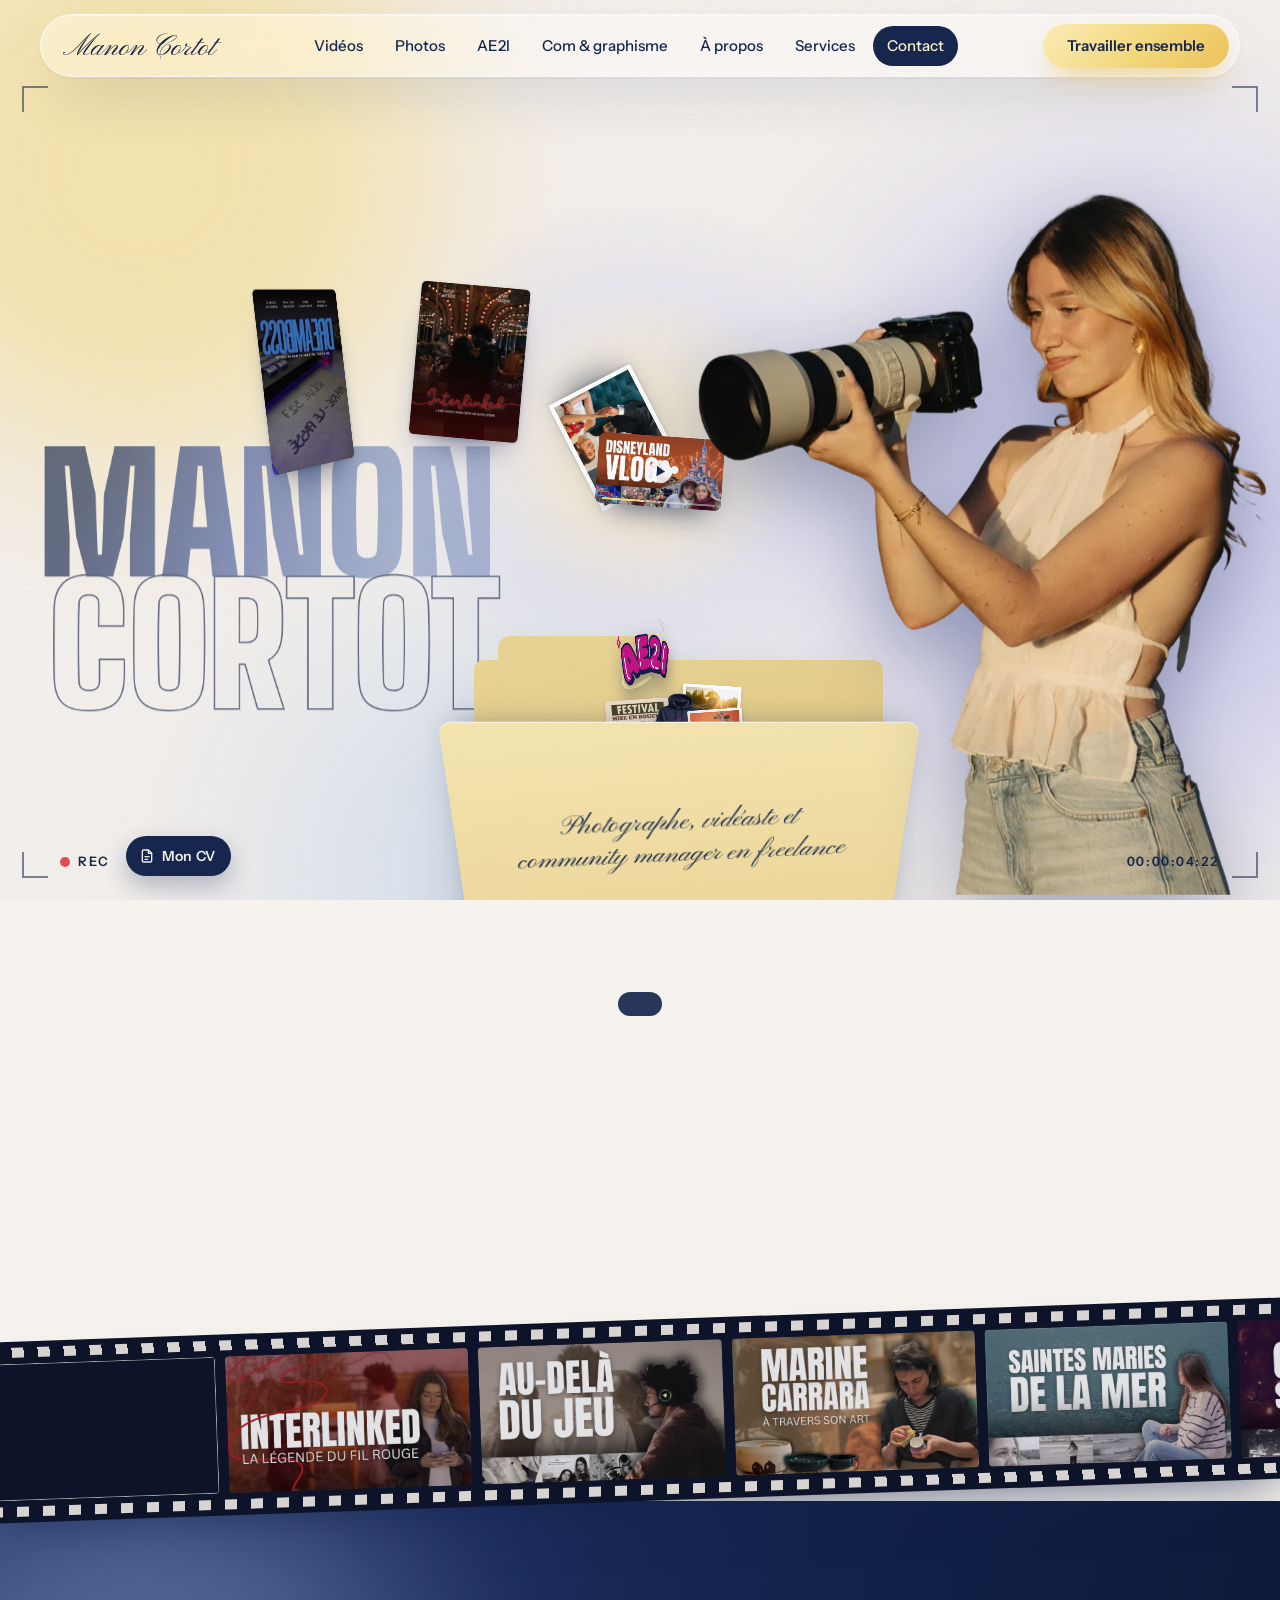
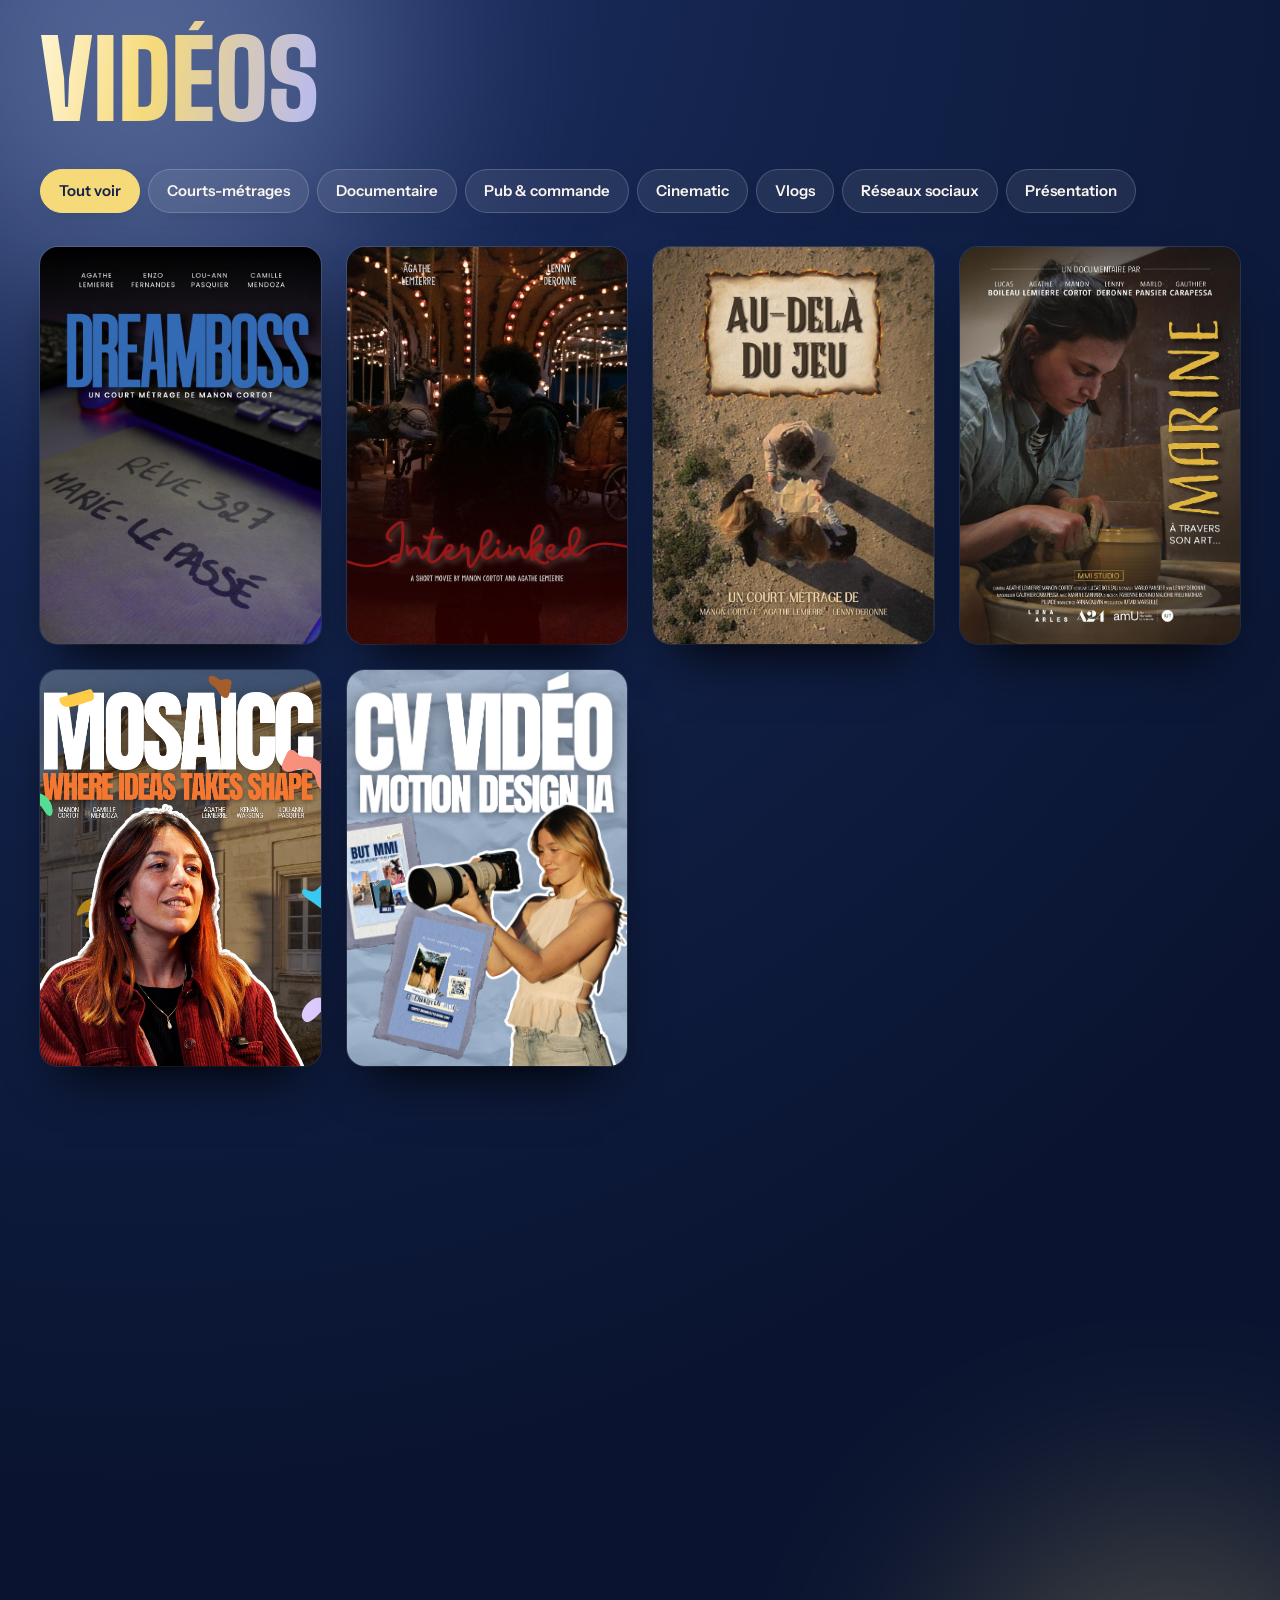
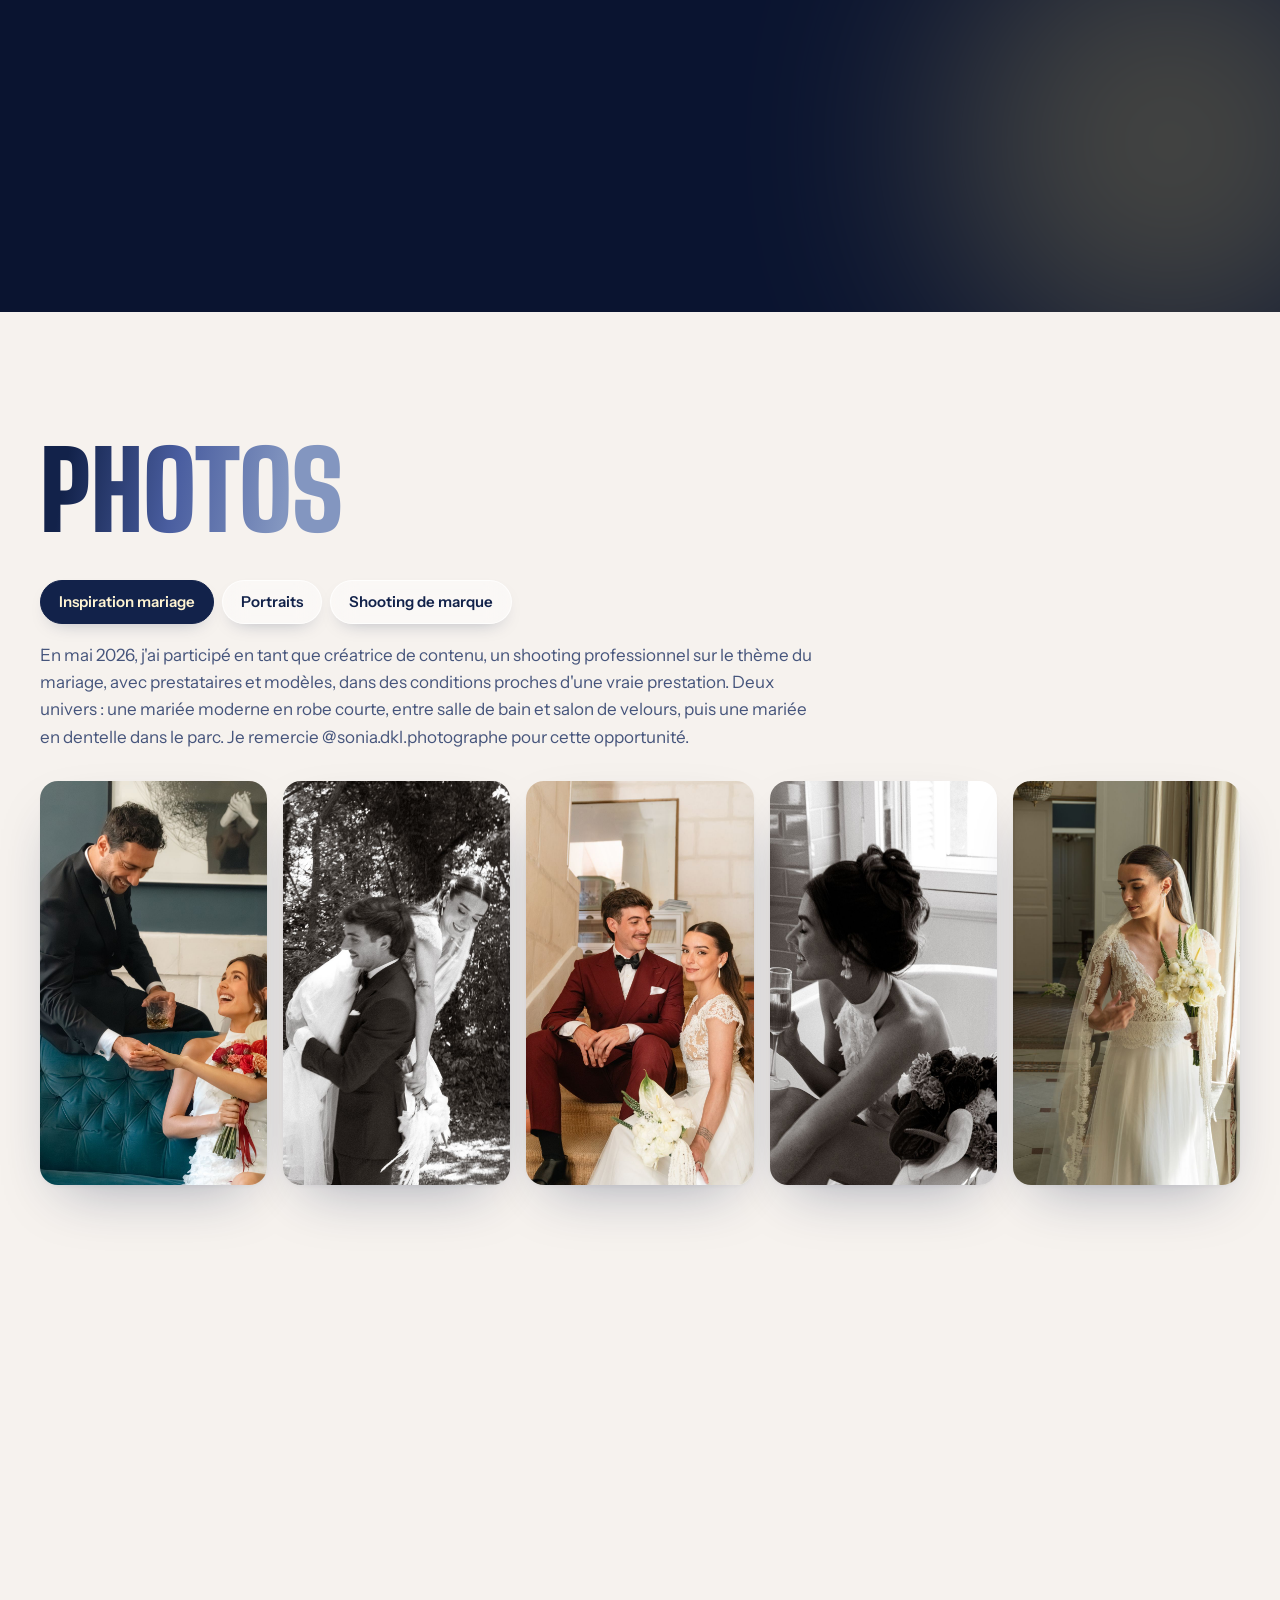
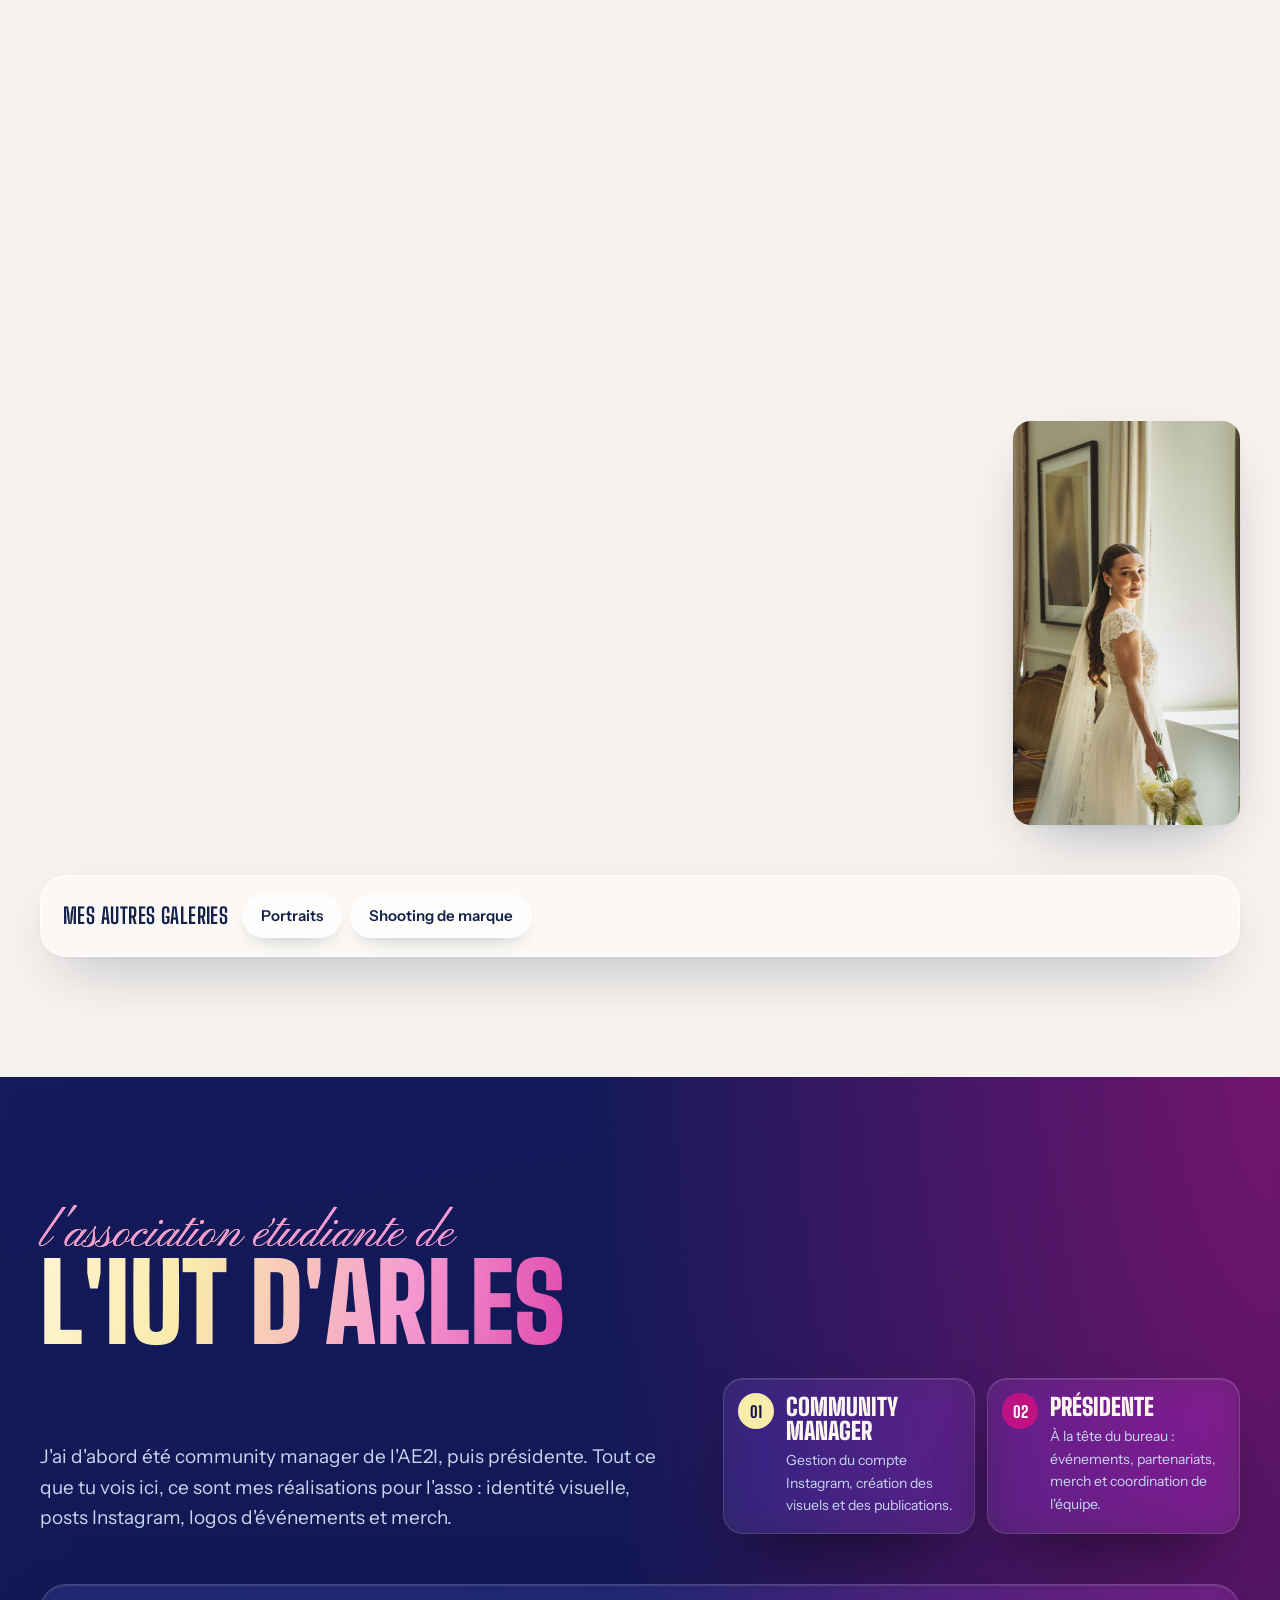
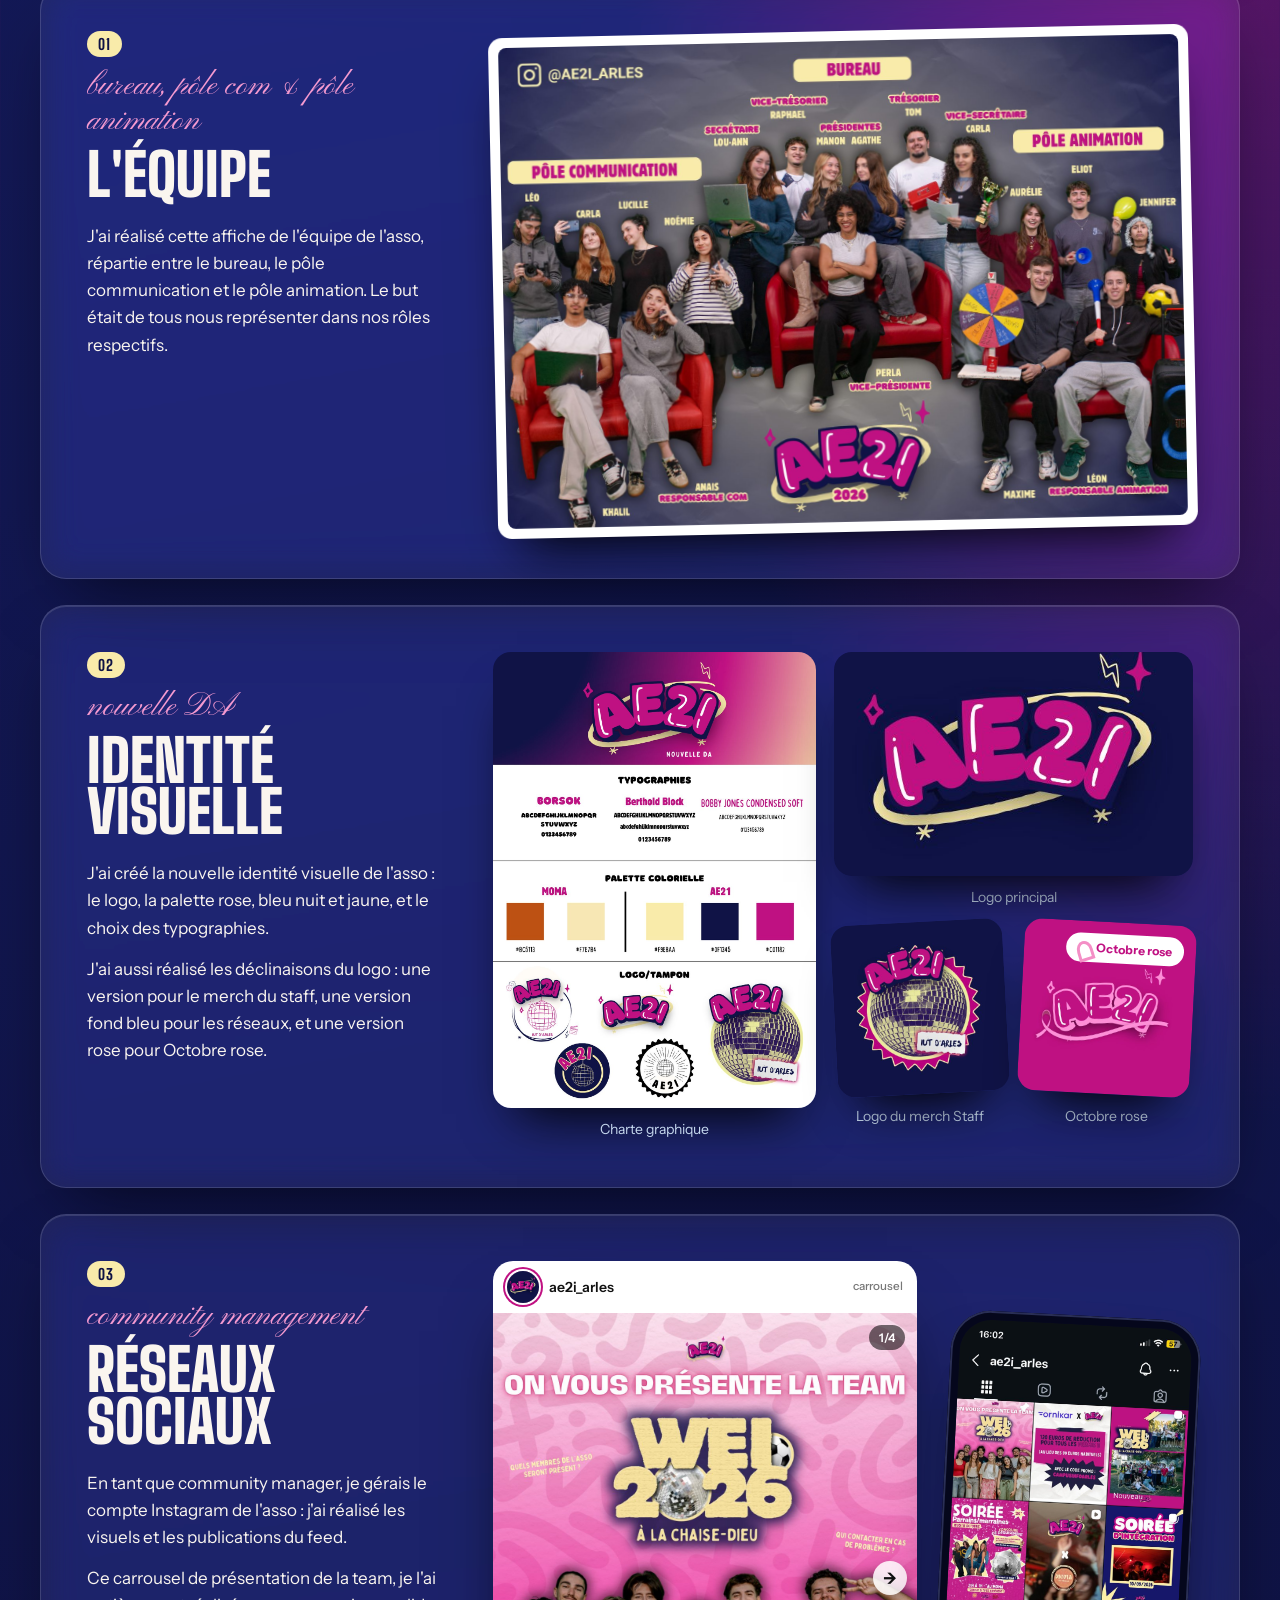
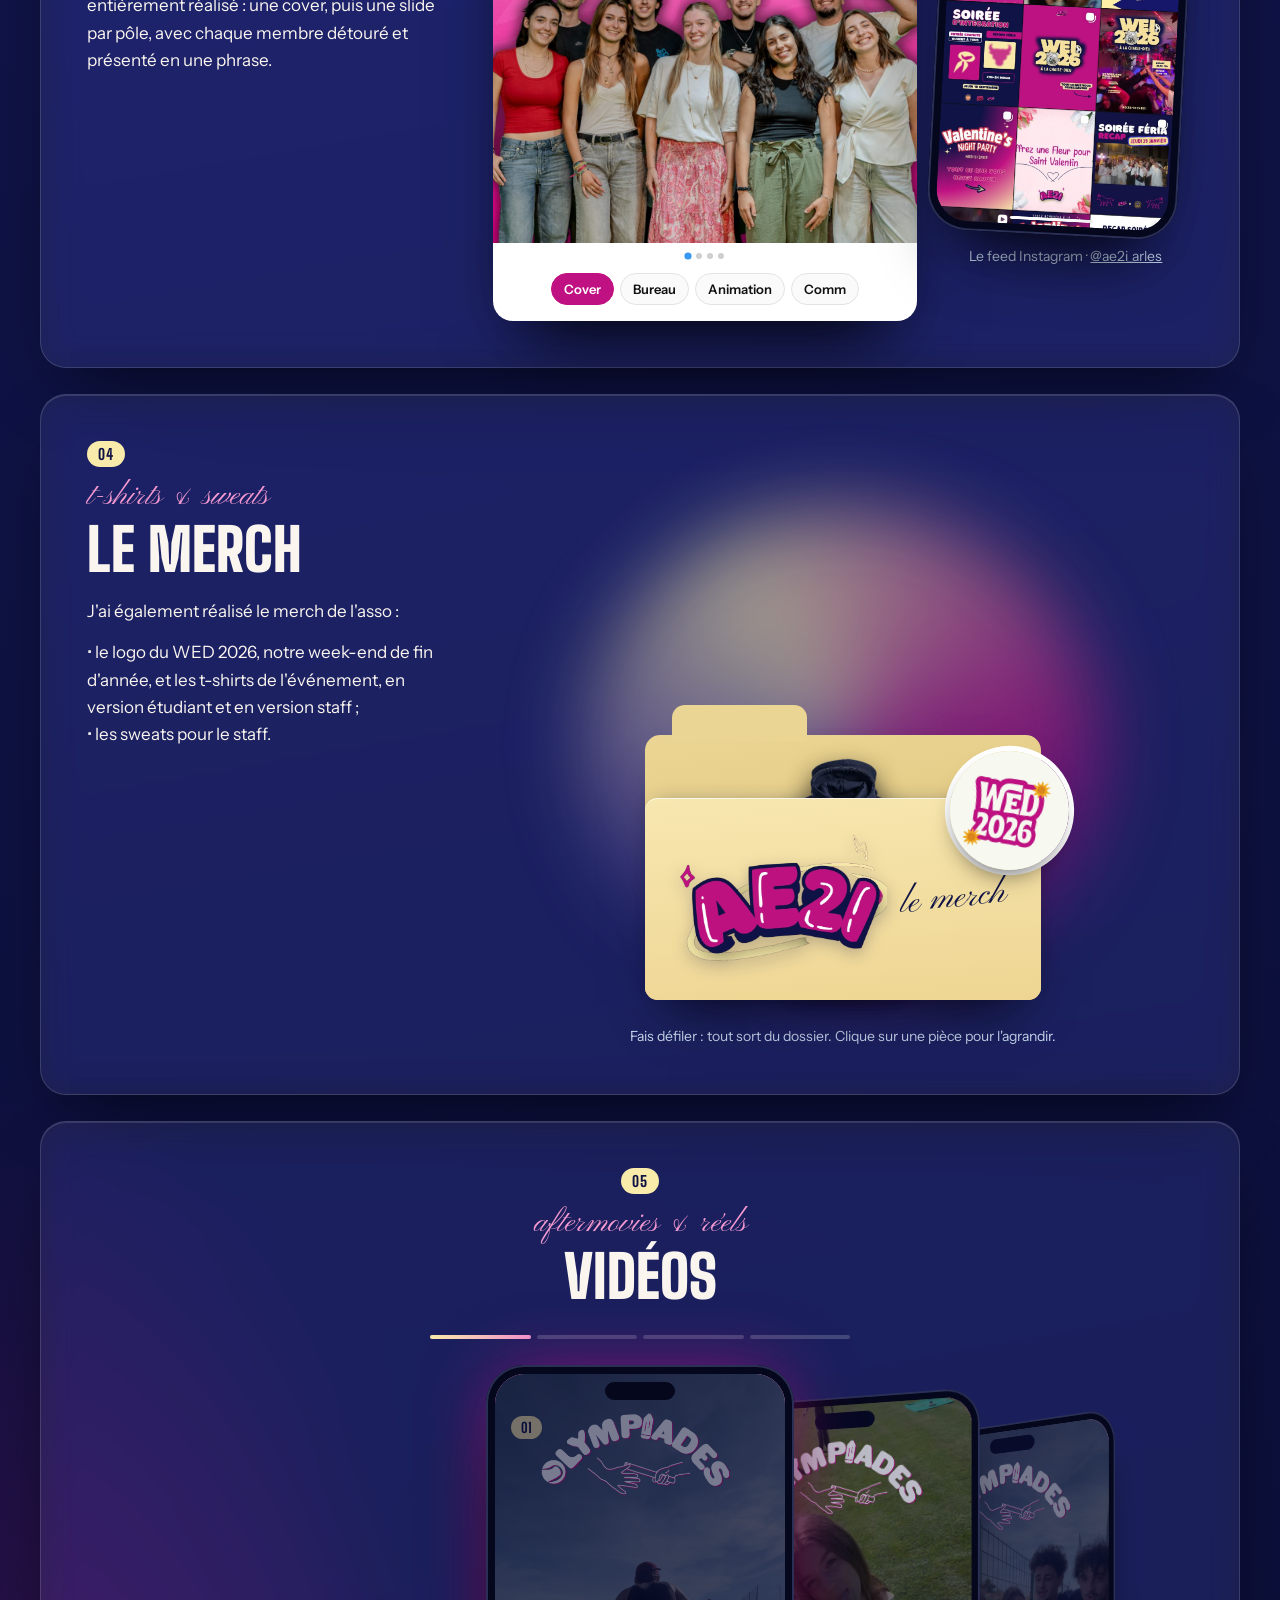
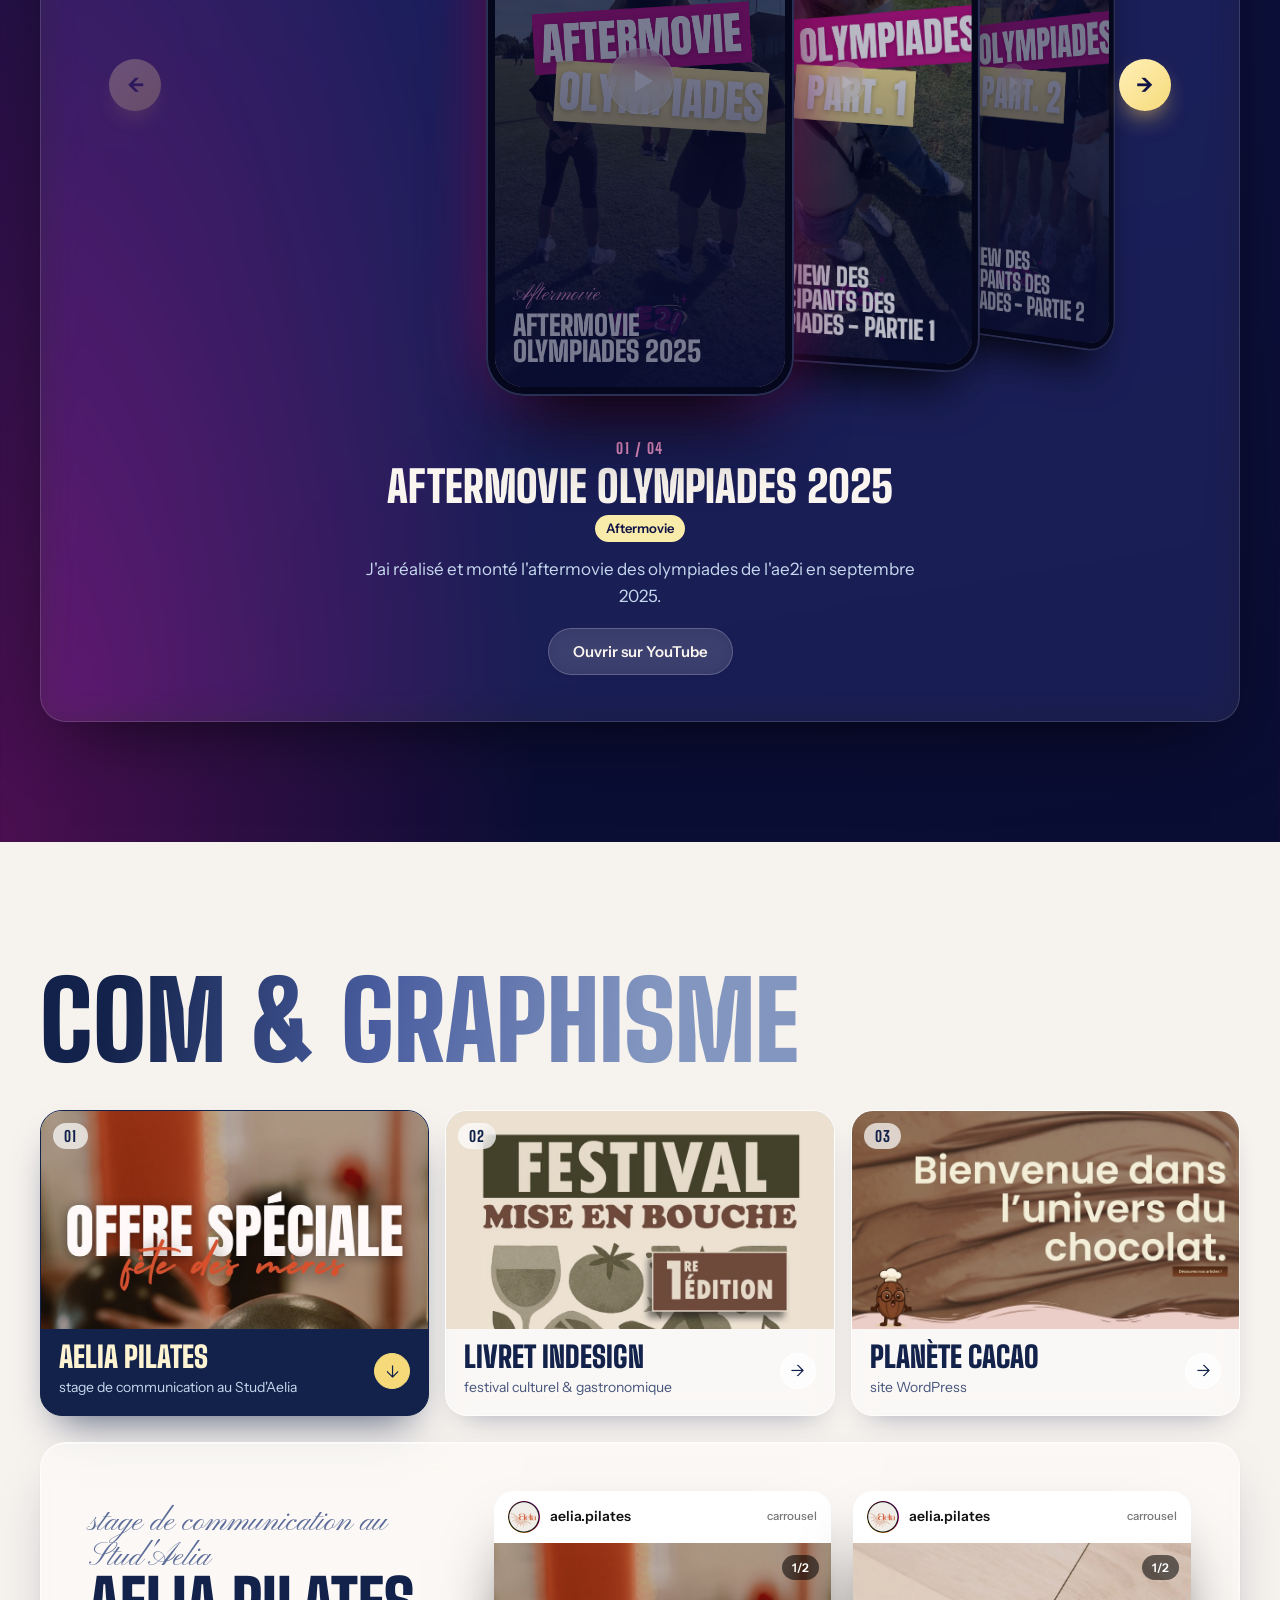
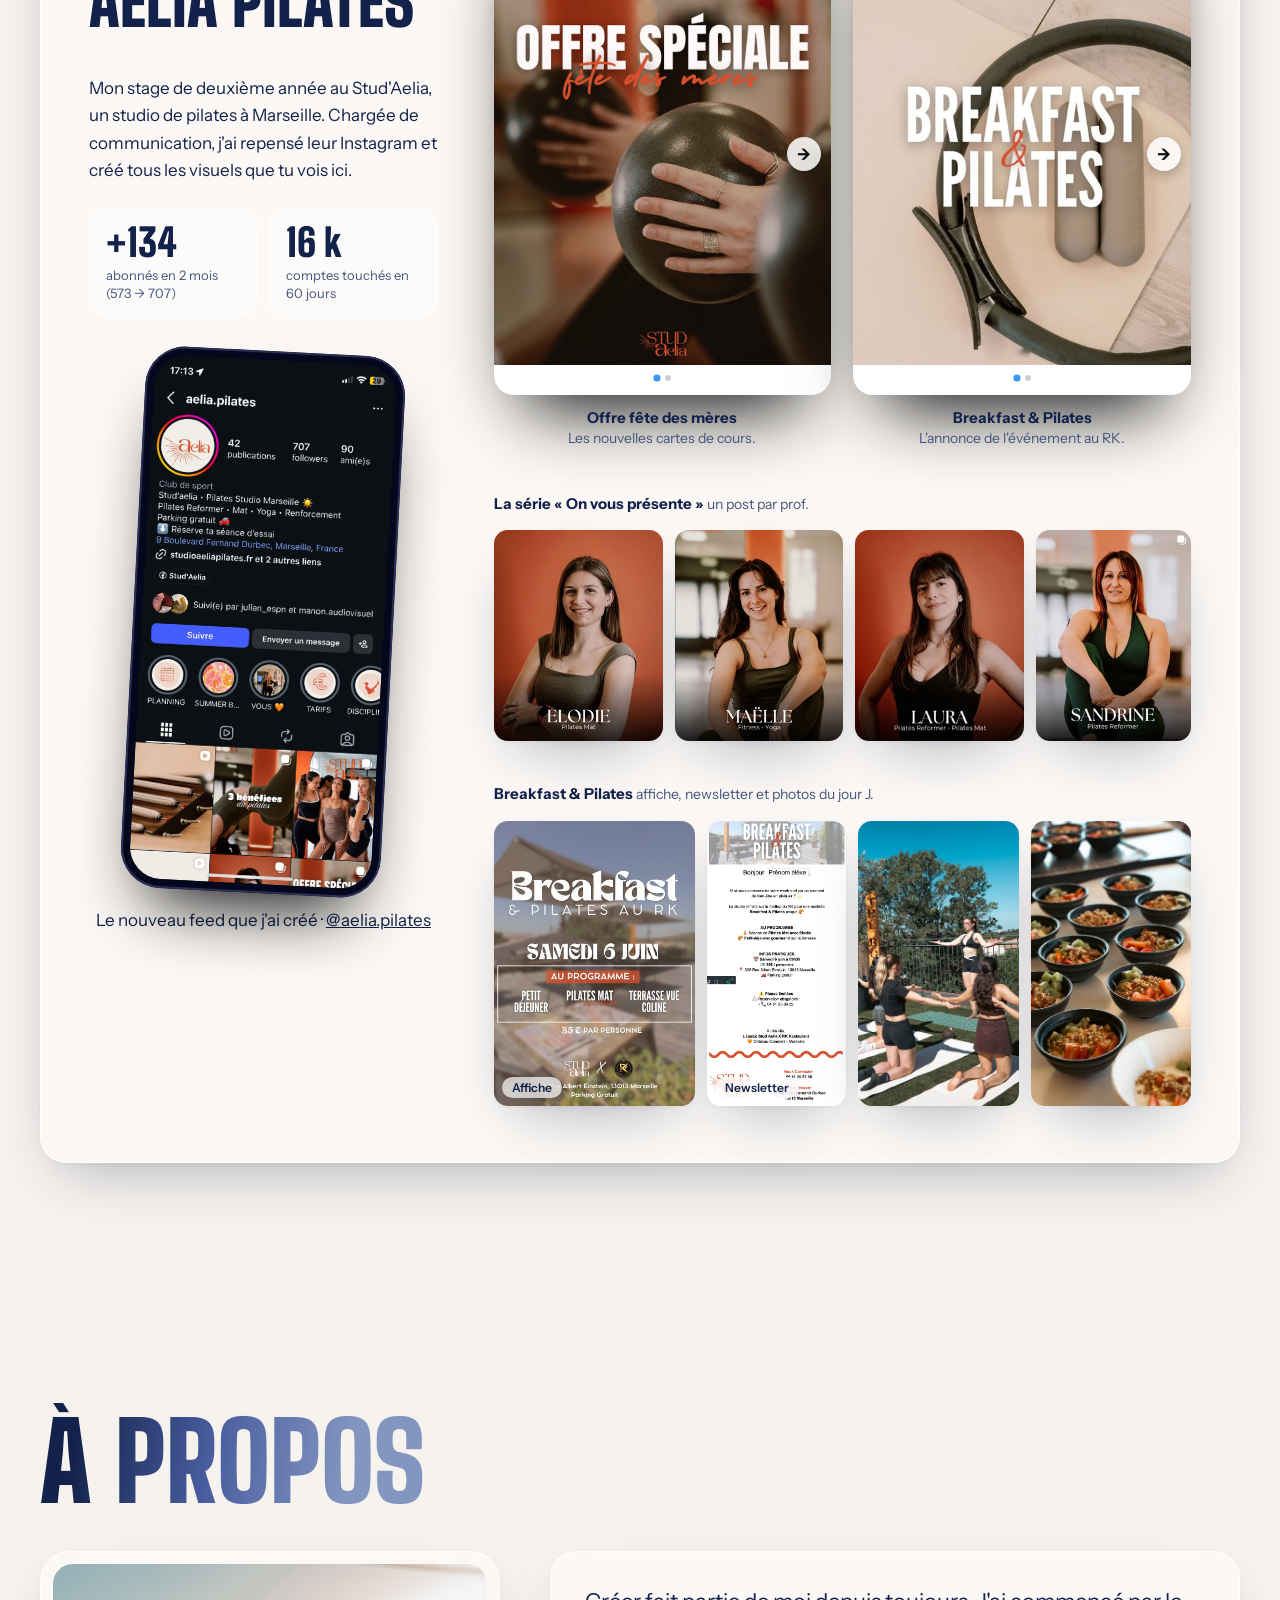
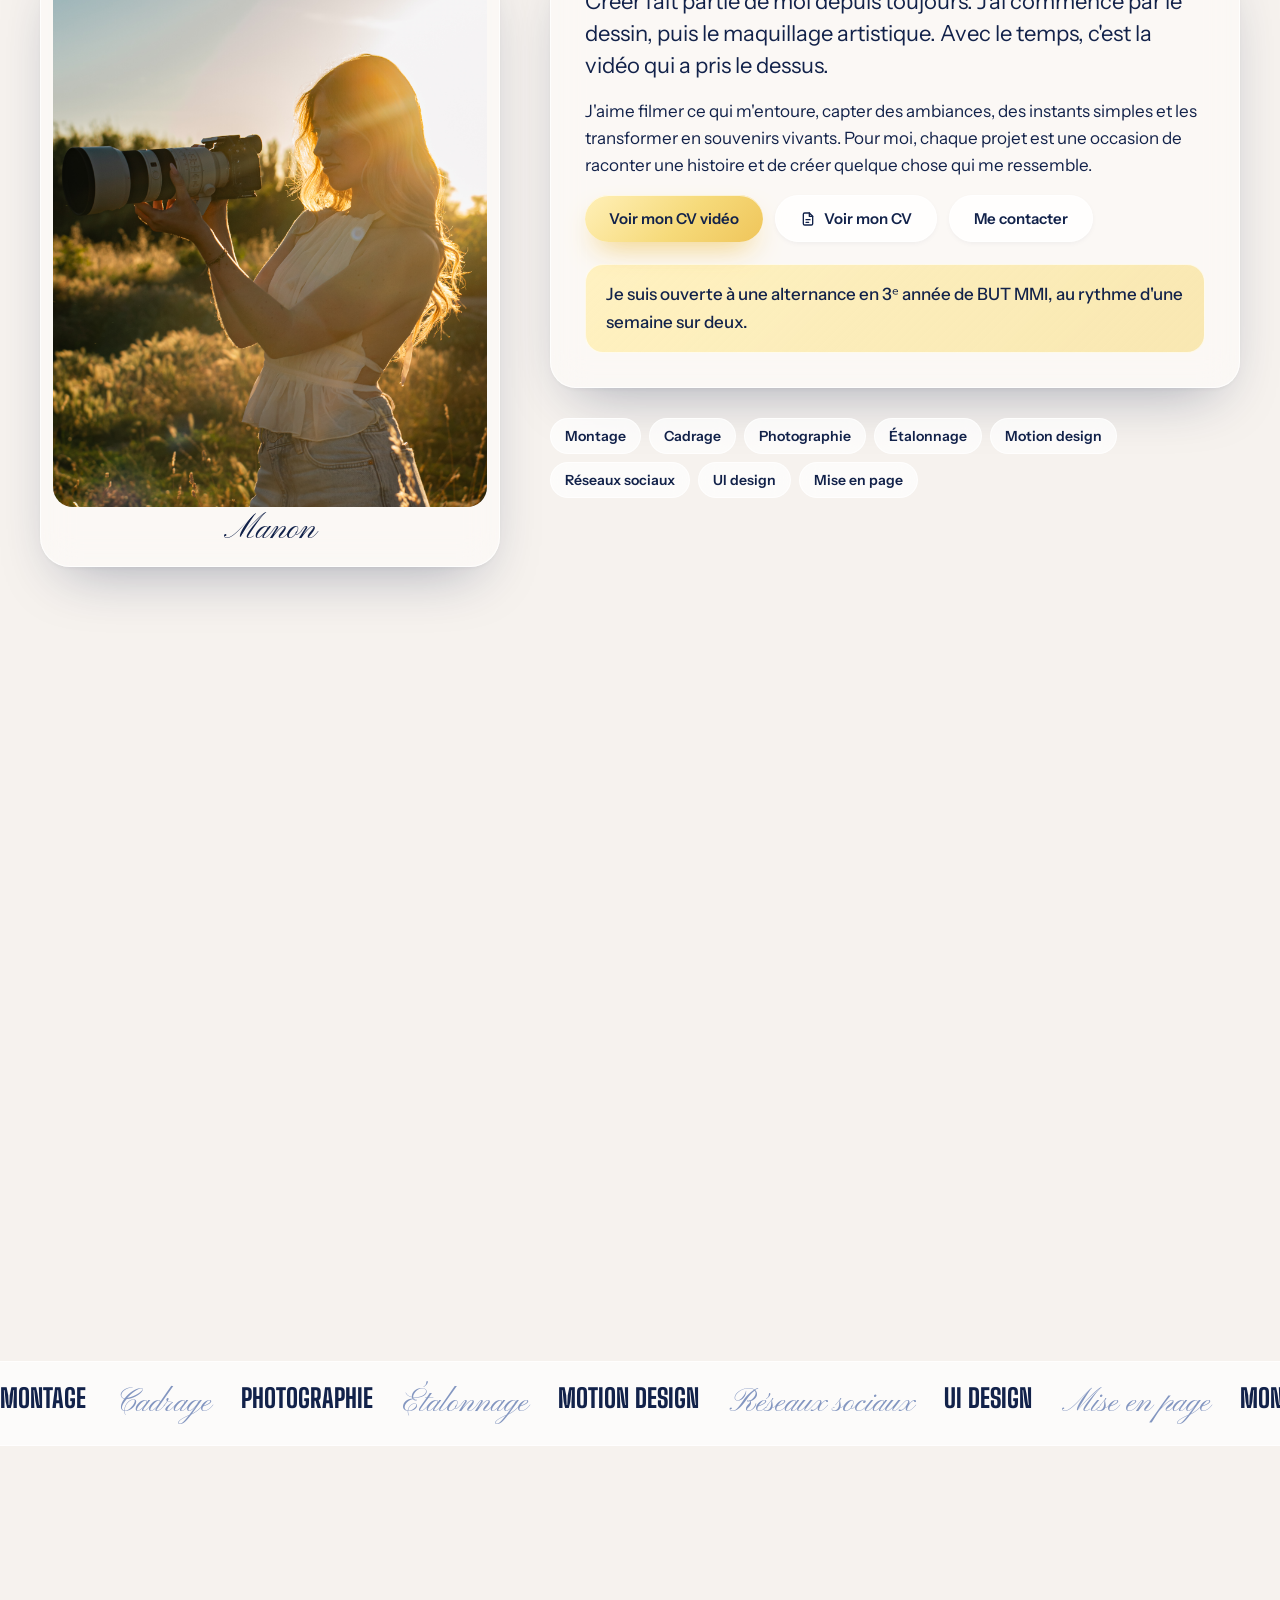
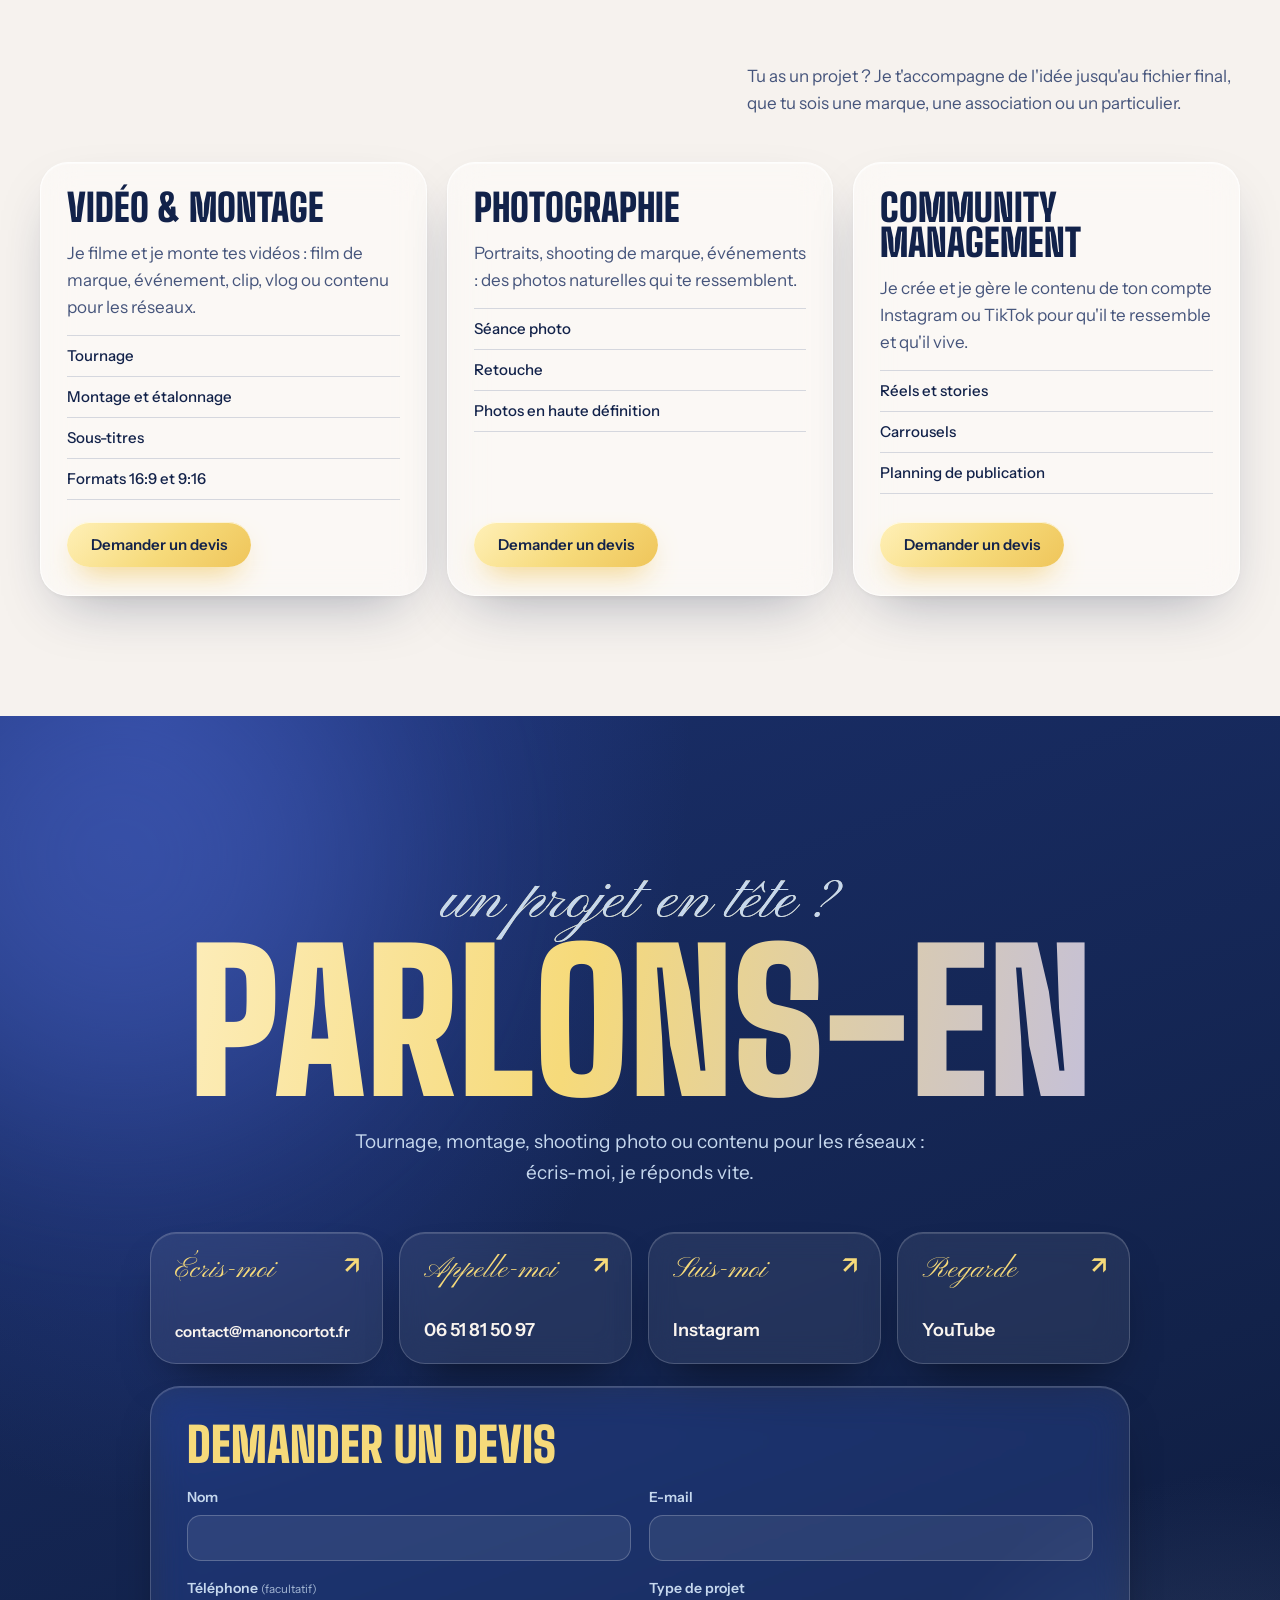
==== commit 0133a023: "Accueil : le métier écrit à la plume sur le dossier, à la place de « portfolio » Deux lignes centrée" ====
--- a/index.html
+++ b/index.html
@@ -150,6 +150,9 @@
   background:linear-gradient(175deg,#F7E7B0,#EED593);box-shadow:inset 0 1px 0 rgba(255,255,255,.7),0 -8px 24px -14px rgba(18,34,74,.45);
   display:flex;align-items:flex-start;padding:7% 0 0 7%;color:var(--encre)}
 .ac-face b{font-family:var(--script);font-weight:400;font-size:calc(var(--dw) * .13);line-height:1;transform:rotate(-4deg)}
+/* le métier écrit à la plume sur le dossier, à la place de « portfolio » : deux lignes équilibrées, centrées */
+.ac-face.metier{padding:6% 2% 0}
+.ac-face .ac-metier{flex:1;margin:0;text-align:center;text-wrap:balance;font:400 calc(var(--dw) * .064)/1.25 var(--script);transform:rotate(-3deg)}
 .ac-moi{position:absolute;z-index:6;right:1%;bottom:0;height:78%;width:auto;max-width:none;pointer-events:none;filter:drop-shadow(0 30px 40px rgba(18,34,74,.35));will-change:translate}
 /* les projets : ce sont aussi des liens vers leur catégorie */
 .piece-ac{position:absolute;z-index:3;left:0;top:0;width:var(--w,150px);display:block;text-decoration:none;color:var(--encre);will-change:transform;
@@ -200,6 +203,8 @@
 /* téléphone et tablette en hauteur : le nom en haut, Manon en bas à droite, le dossier en bas à gauche */
 @media (max-aspect-ratio:10/11){
   .accueil{height:145vh;--dx:37%;--db:-4%;--dw:min(58vw,40vh)}
+  /* avec le métier écrit dessus, le dossier grandit un peu (sans passer sous le bouton CV) pour que les deux lignes restent lisibles */
+  .accueil:has(.ac-face.metier){--dx:33%;--dw:min(61vw,42vh)}
   .ac-nom{top:calc(env(safe-area-inset-top,0px) + 86px);transform:none;left:5vw;font-size:min(25vw,13vh)}
   .ac-moi{right:-12%;height:44%}
   .viseur{inset:calc(env(safe-area-inset-top,0px) + 76px) 12px 12px}
@@ -839,7 +844,7 @@
   const noms=["profil","videos","photos","graphisme"], c={};
   await Promise.all(noms.map(async n=>{const r=await fetch(`content/${n}.json`,{cache:"no-cache"});if(!r.ok)throw new Error(n);c[n]=await r.json()}));
   // contenus facultatifs : le site s'affiche même s'ils manquent
-  await Promise.all(["ae2i","services","categories-videos"].map(async n=>{try{const r=await fetch(`content/${n}.json`,{cache:"no-cache"});if(r.ok)c[n]=await r.json()}catch{}}));
+  await Promise.all(["ae2i","services"].map(async n=>{try{const r=await fetch(`content/${n}.json`,{cache:"no-cache"});if(r.ok)c[n]=await r.json()}catch{}}));
   // l'admin peut enregistrer « /images/… » : sur GitHub Pages le site est dans un sous-dossier, on retire la barre du début
   return JSON.parse(JSON.stringify(c),(k,v)=>typeof v==="string"&&v.startsWith("/images/")?v.slice(1):v);
 }
@@ -969,7 +974,7 @@
   </section>
   <footer class="pied">
     <div class="wrap">
-      <p><b>${esc(P.prenom)} ${esc(P.nom)}</b> · vidéaste, monteuse et photographe freelance</p>
+      <p><b>${esc(P.prenom)} ${esc(P.nom)}</b>${P.metier?` · ${esc(P.metier)}`:""}</p>
       <nav aria-label="Informations légales"><a href="mentions-legales.html">Mentions légales</a><a href="cgv.html">CGV</a><a href="confidentialite.html">Confidentialité</a></nav>
       <p>© ${new Date().getFullYear()} ${esc(P.prenom)} ${esc(P.nom)}</p>
     </div>
@@ -1035,12 +1040,9 @@
   fen.addEventListener("close",()=>{$("#ecran").innerHTML="";$("#ecran").style.backgroundImage="";fen.classList.remove("mode-photo")});
 
   /* --- vidéos --- */
-  // filtres : les catégories de l'admin, dans leur ordre, s'il y a au moins une vidéo dedans
-  // (sans le fichier des catégories, les anciens noms, dans l'ordre des vidéos)
-  const CV=liste(C["categories-videos"]&&C["categories-videos"].categories).filter(c=>c.code&&c.nom);
-  const LIBELLES=Object.fromEntries(CV.length?CV.map(c=>[c.code,c.nom]):[["court","Courts-métrages"],["docu","Documentaire"],["cine","Cinematic"],["pub","Pub & commande"],["vlog","Vlogs"],["reseaux","Réseaux sociaux"],["presentation","Présentation"]]);
-  const utilisees=new Set(V.map(v=>v.categorie)), cats=(CV.length?CV.map(c=>c.code):[...utilisees]).filter(c=>c&&utilisees.has(c)&&LIBELLES[c]);
-  $("#filtres").innerHTML=`<button aria-pressed="true" data-f="tous">Tout voir</button>`+cats.map(c=>`<button aria-pressed="false" data-f="${esc(c)}">${esc(LIBELLES[c])}</button>`).join("");
+  const LIBELLES={court:"Courts-métrages",docu:"Documentaire",cine:"Cinematic",pub:"Pub & commande",vlog:"Vlogs",reseaux:"Réseaux sociaux",presentation:"Présentation"};
+  const cats=[...new Set(V.map(v=>v.categorie).filter(Boolean))];
+  $("#filtres").innerHTML=`<button aria-pressed="true" data-f="tous">Tout voir</button>`+cats.map(c=>`<button aria-pressed="false" data-f="${esc(c)}">${esc(LIBELLES[c]||c)}</button>`).join("");
   let n=0;
   const estInsta=u=>/instagram\.com/.test(u||"");
   V.forEach((v,i)=>{
@@ -1448,7 +1450,7 @@
       <h1 class="ac-nom"><span class="degrade">${esc(P.prenom)}</span><span class="contour">${esc(P.nom)}</span></h1>
       <div class="ac-dos" aria-hidden="true"></div>
       ${pieces.map((p,k)=>`<a class="piece-ac pa-${p.type}" href="${p.lien}" data-k="${k}" style="--rh:${k%2?3:-3}deg;--fd:${(-k*.7).toFixed(1)}s;--fs:${(5+k%4).toFixed(1)}s" aria-label="Voir : ${esc(p.etiq)}"><div><img src="${esc(p.img)}" alt="" draggable="false" decoding="async"></div><span class="etiq">${esc(p.etiq)}</span></a>`).join("")}
-      <div class="ac-face" aria-hidden="true"><b>portfolio</b></div>
+      ${P.metier?`<div class="ac-face metier"><p class="ac-metier">${esc(P.metier)}</p></div>`:`<div class="ac-face" aria-hidden="true"><b>portfolio</b></div>`}
       ${P.photo_decoupe?`<img class="ac-moi" src="${esc(P.photo_decoupe)}" alt="${esc(P.prenom)} ${esc(P.nom)}, caméra à la main">`:""}
       <div class="viseur" aria-hidden="true"><i></i><i></i><i></i><i></i><span class="rec">REC</span><span class="tc">00:00:00:00</span></div>
       <div class="defile" aria-hidden="true"></div>
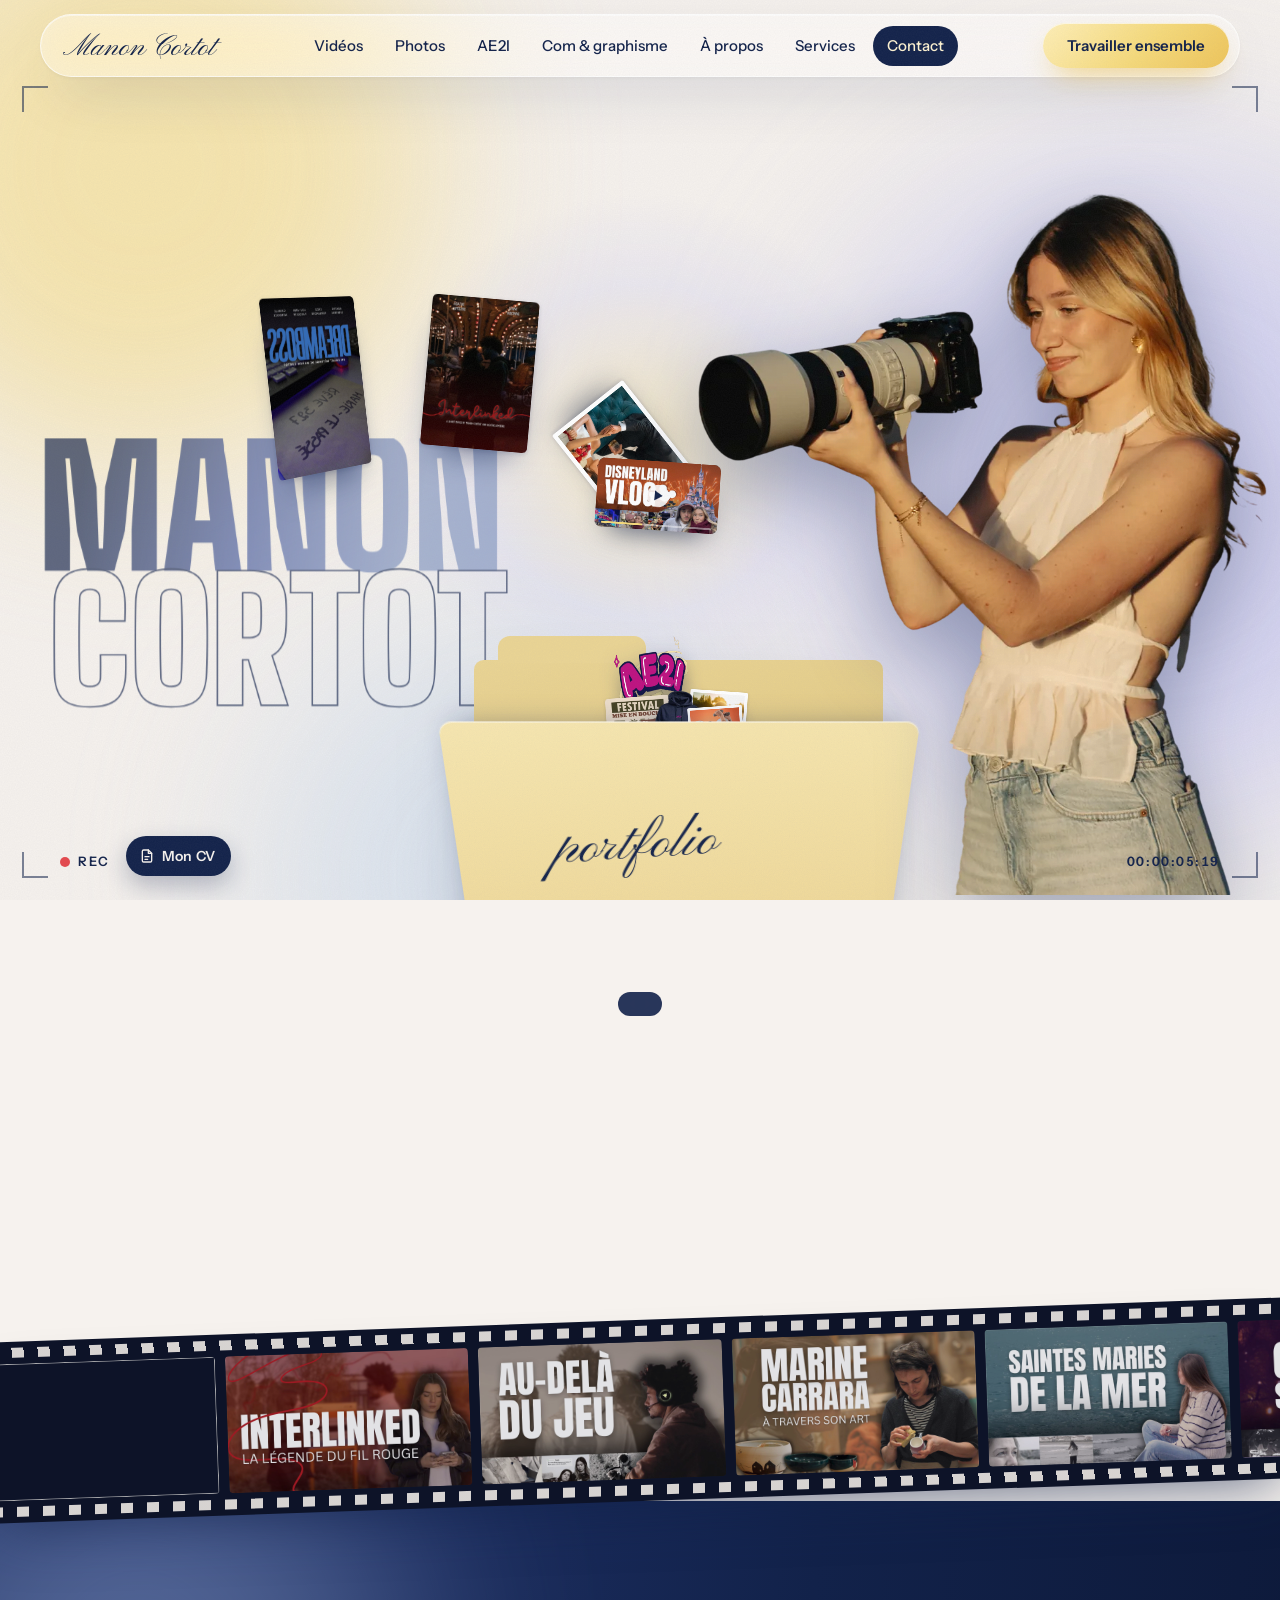
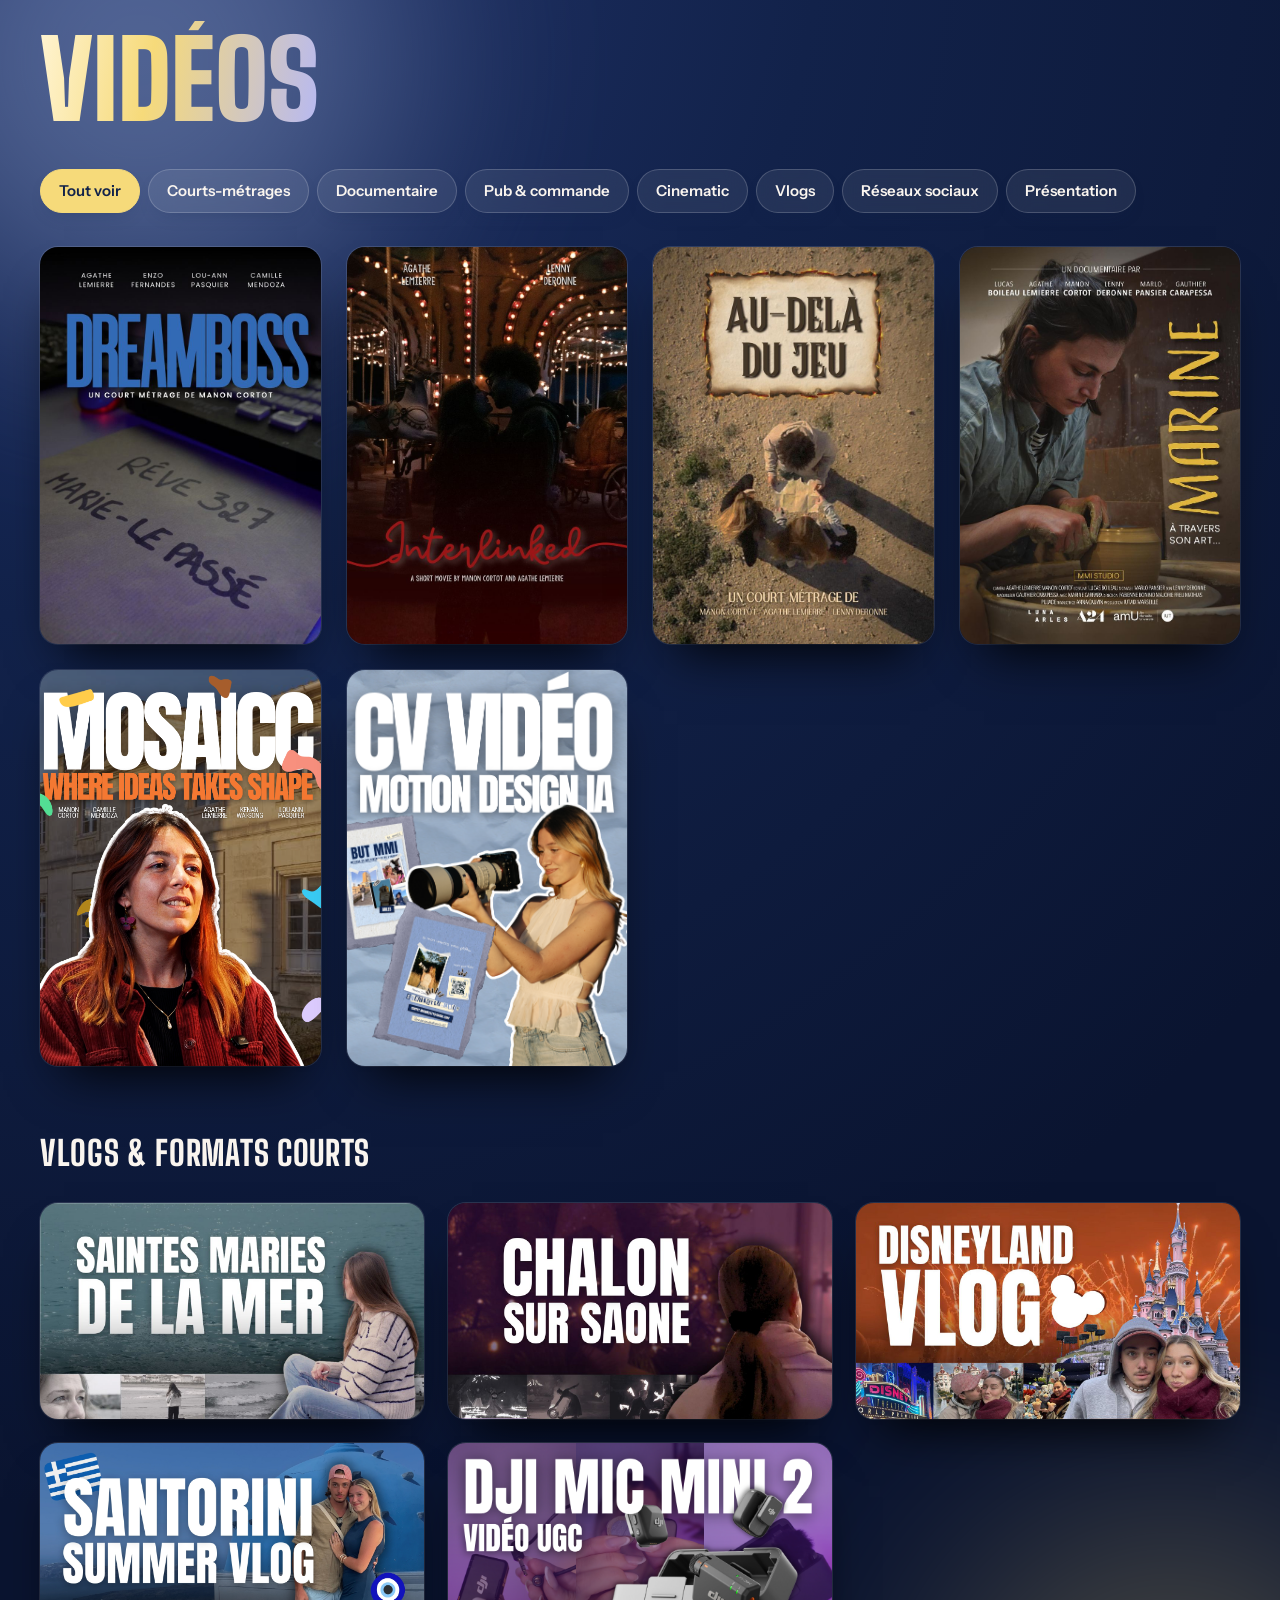
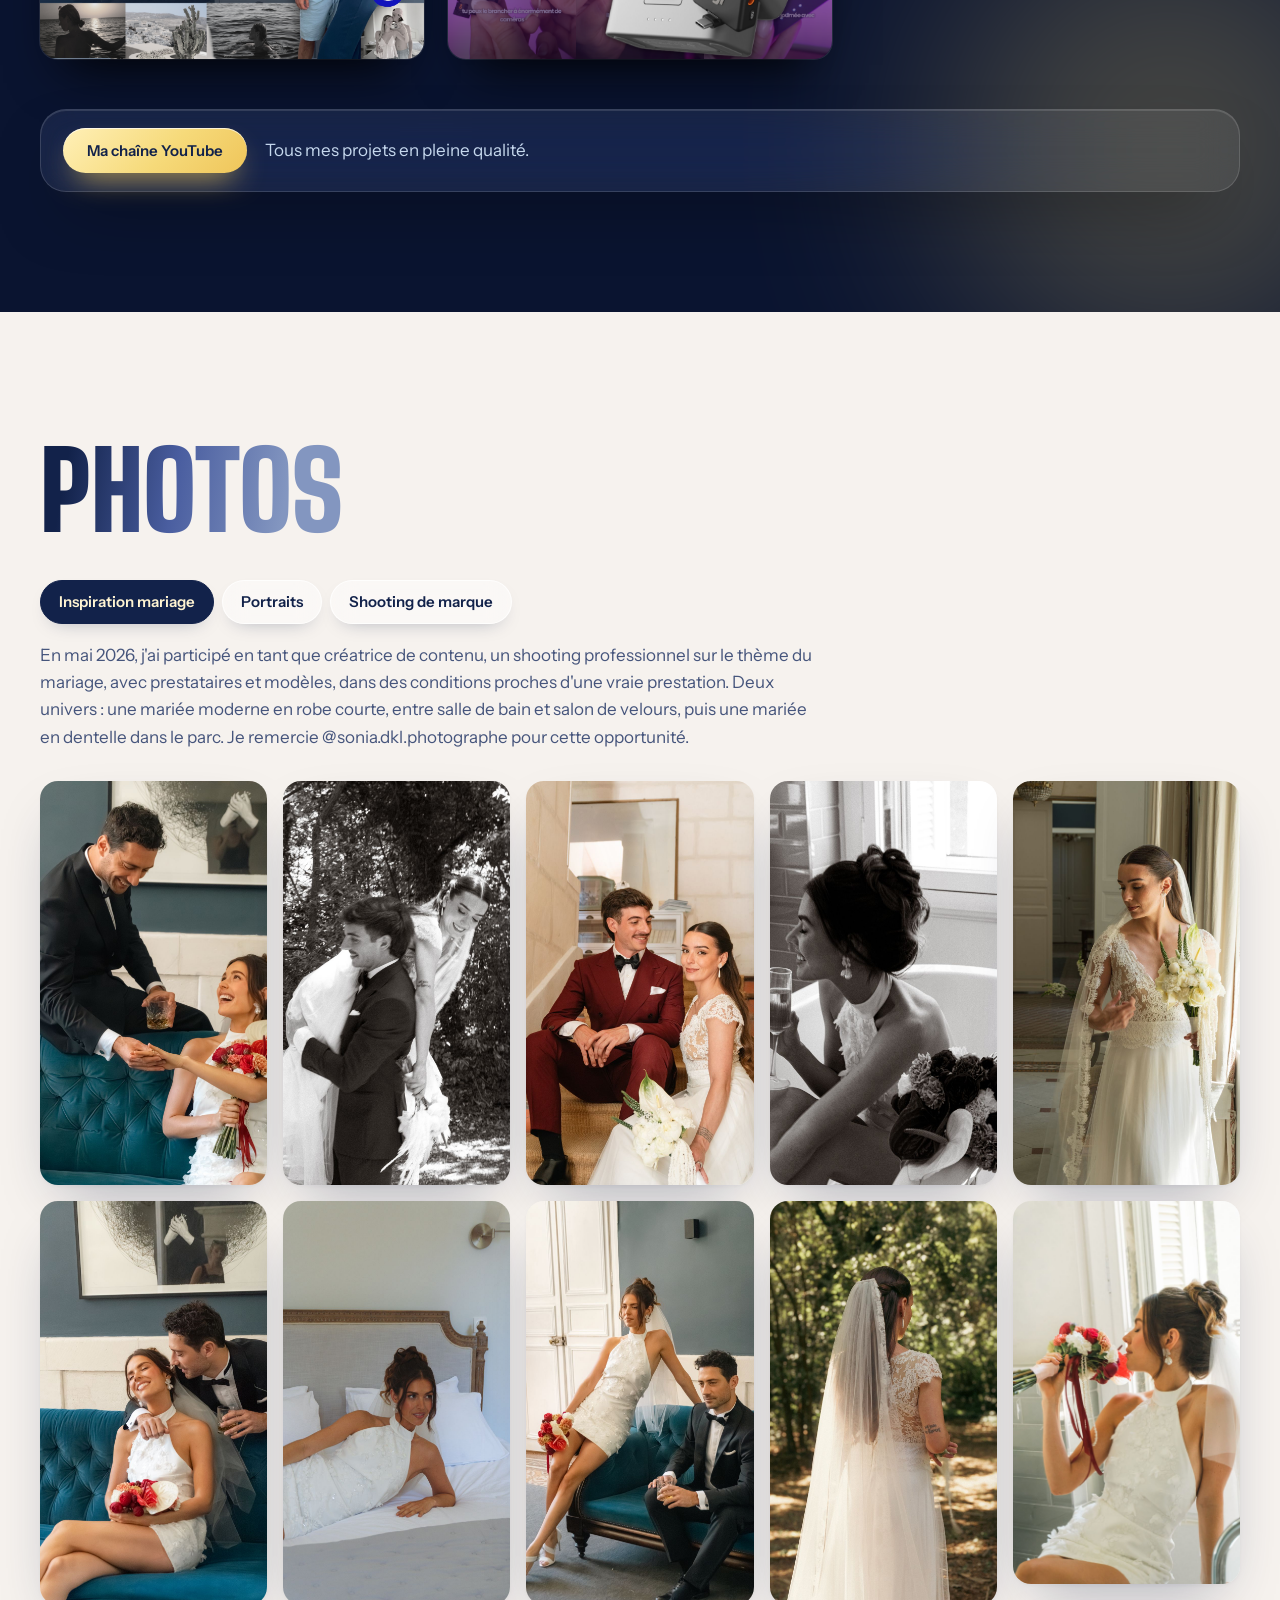
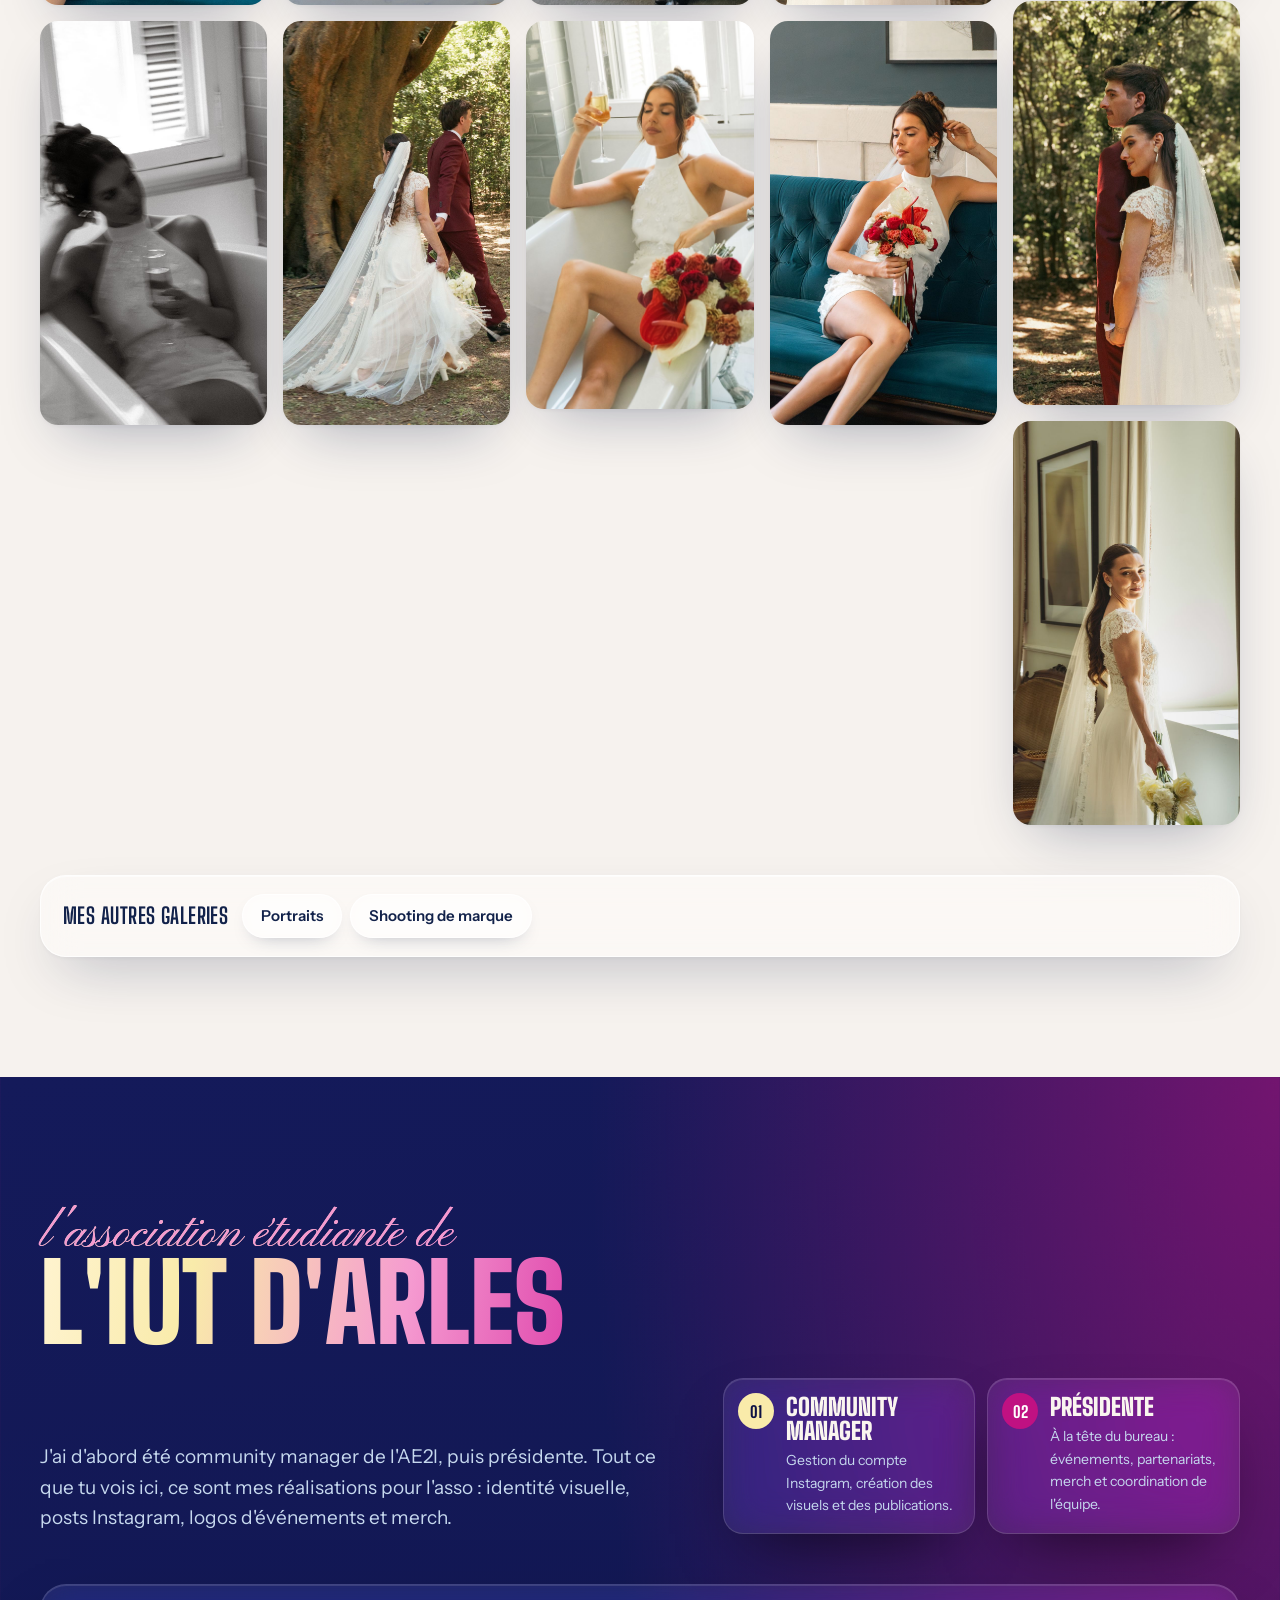
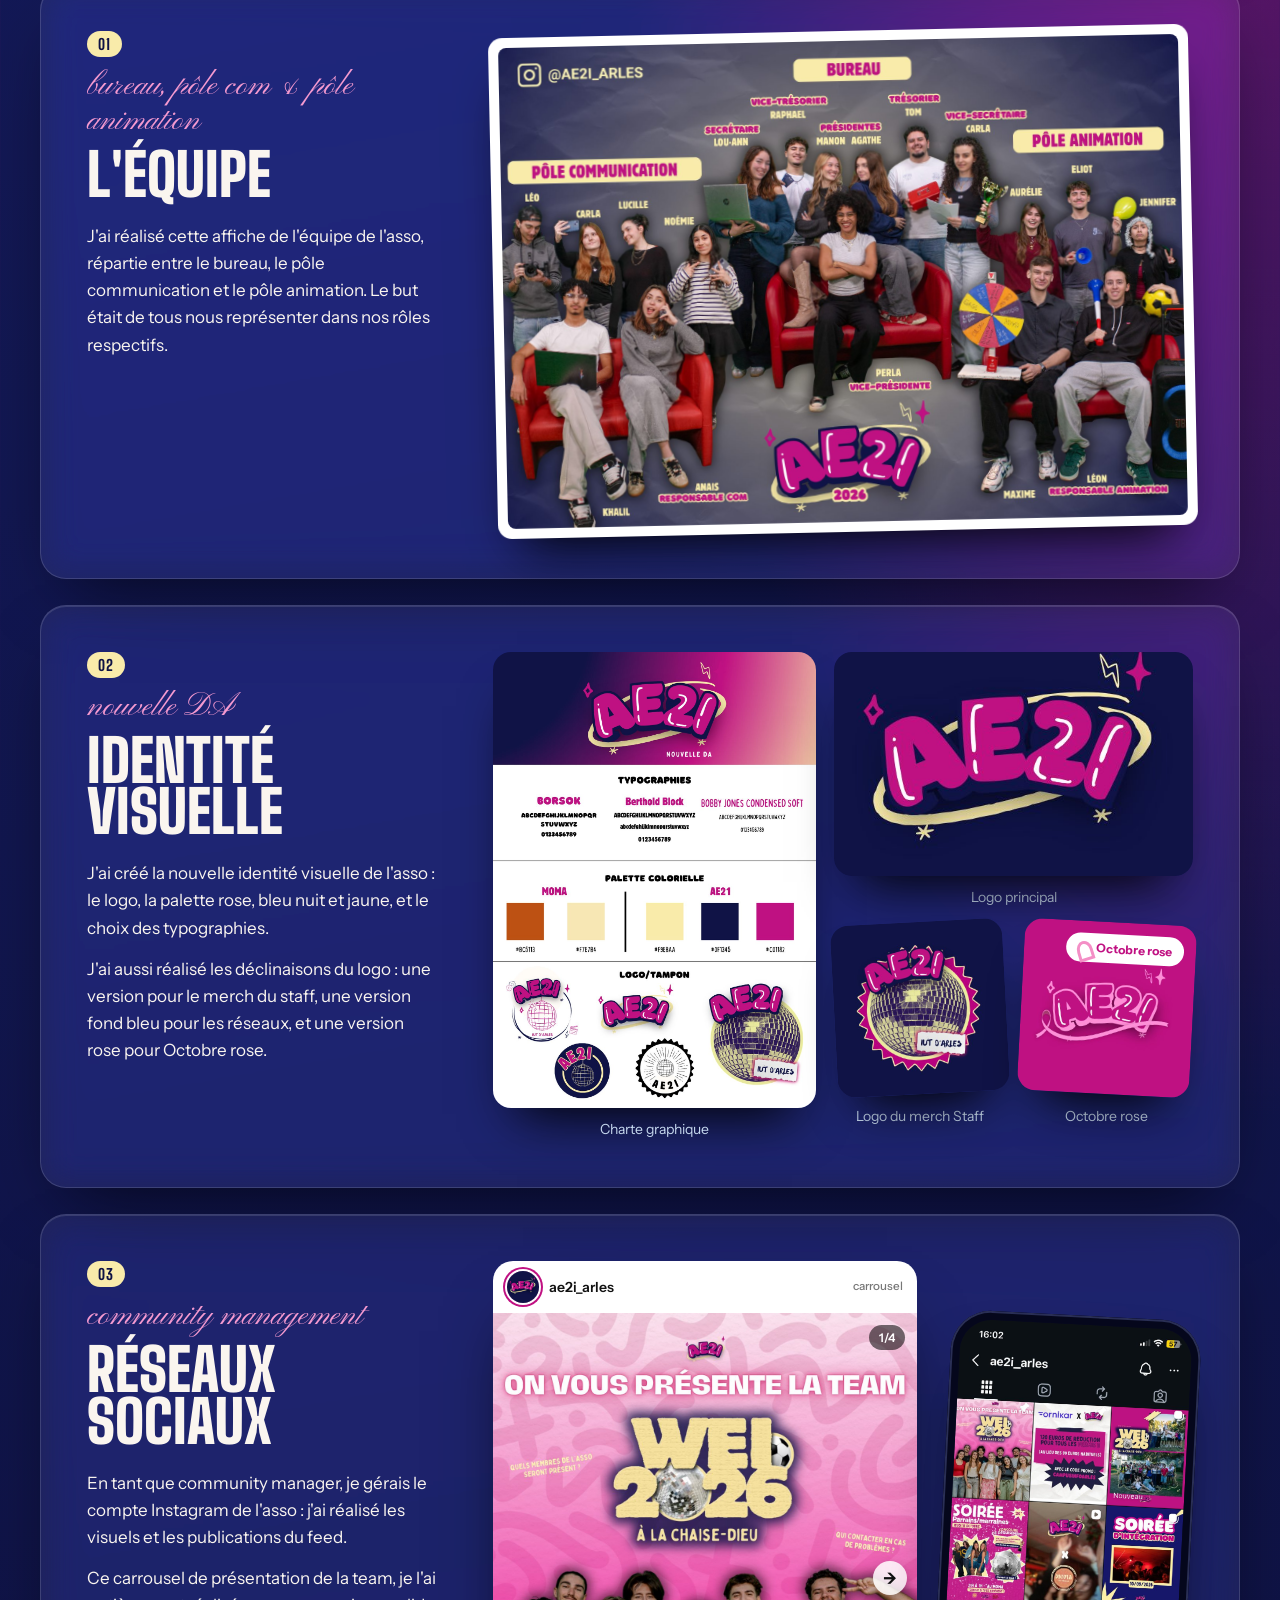
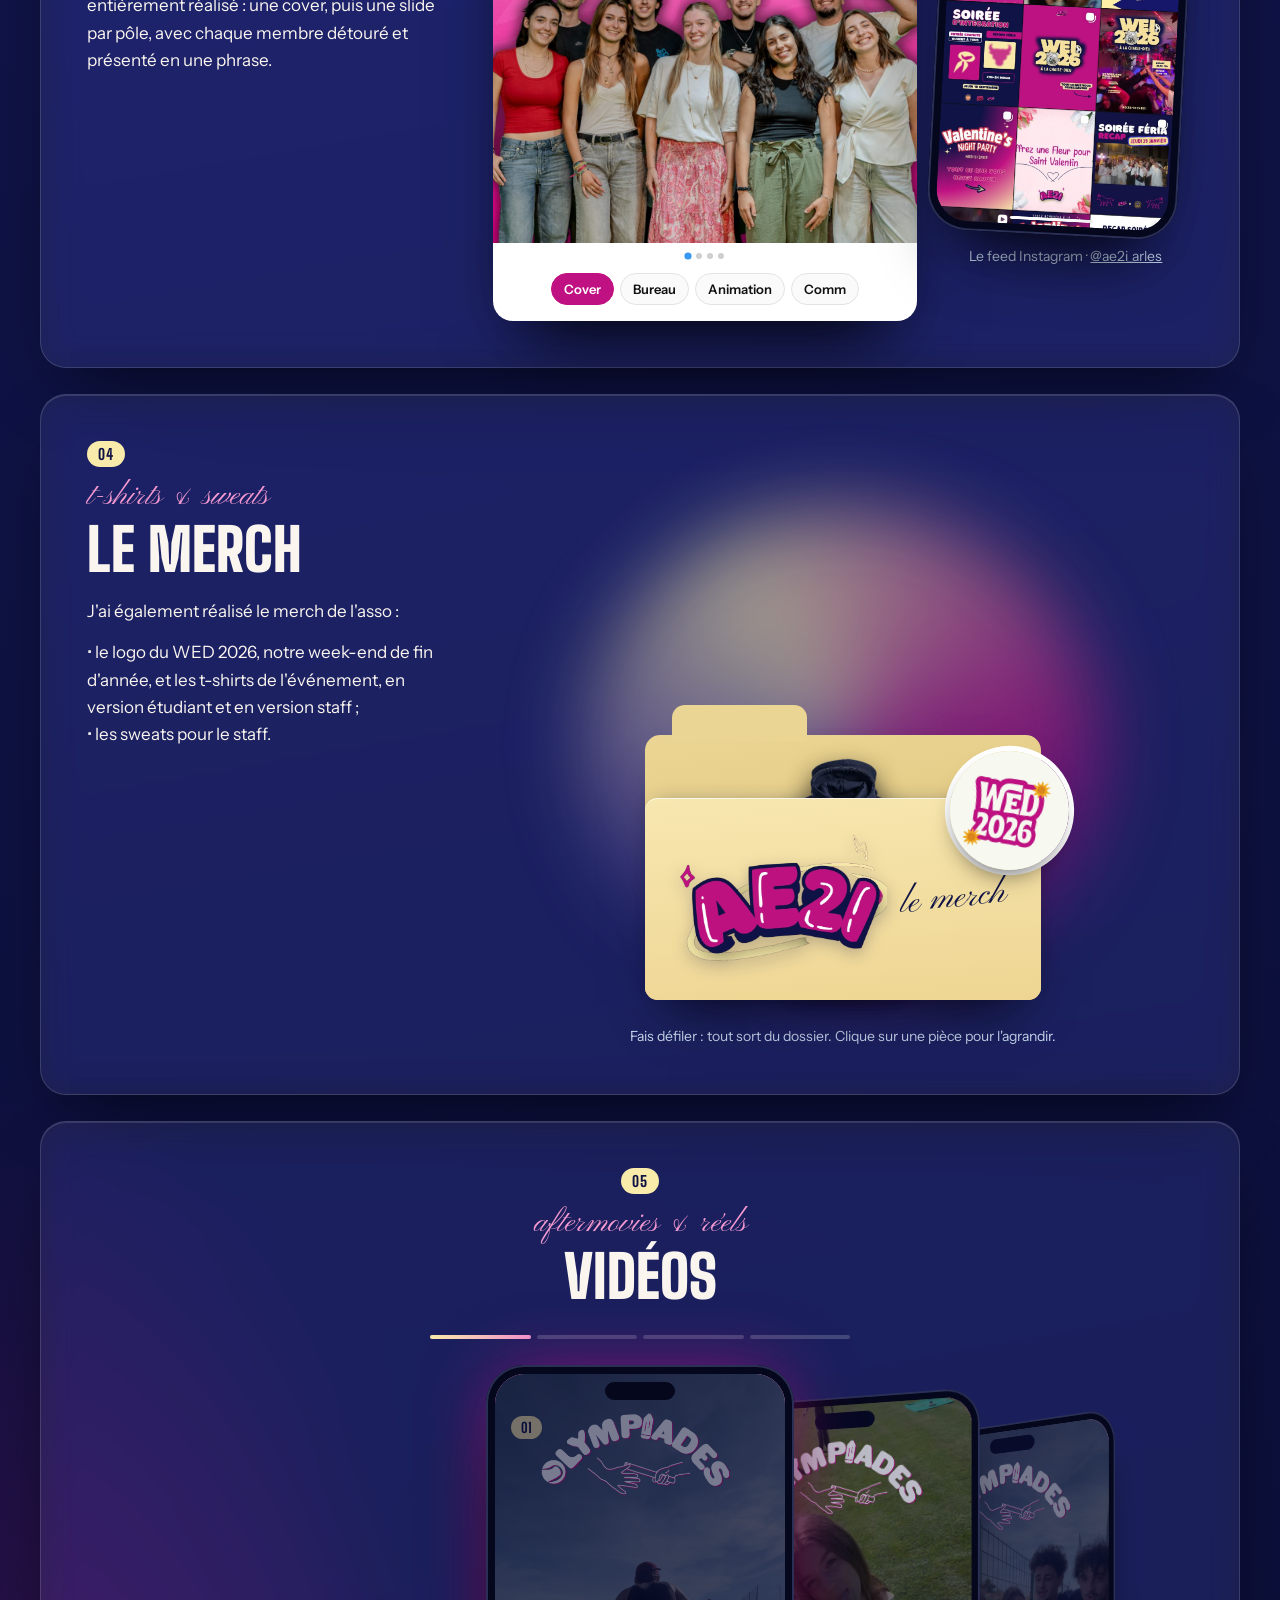
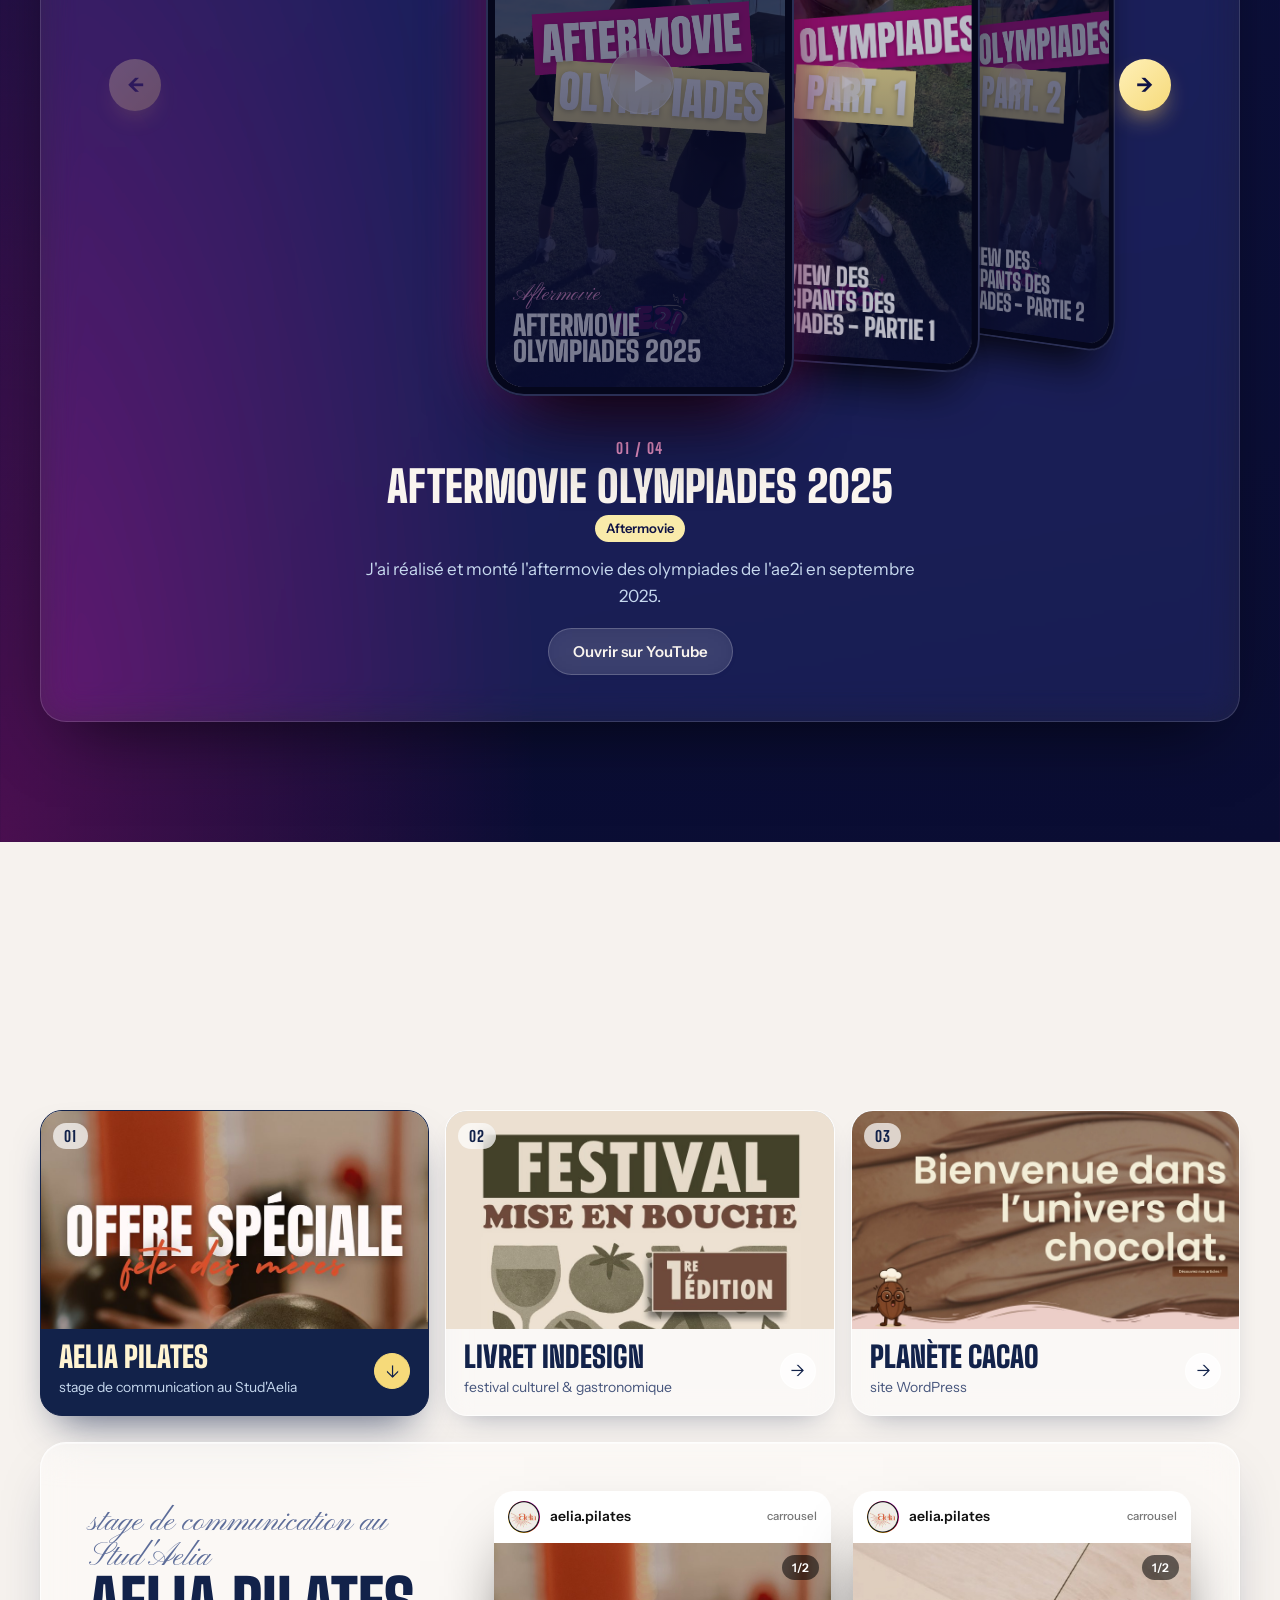
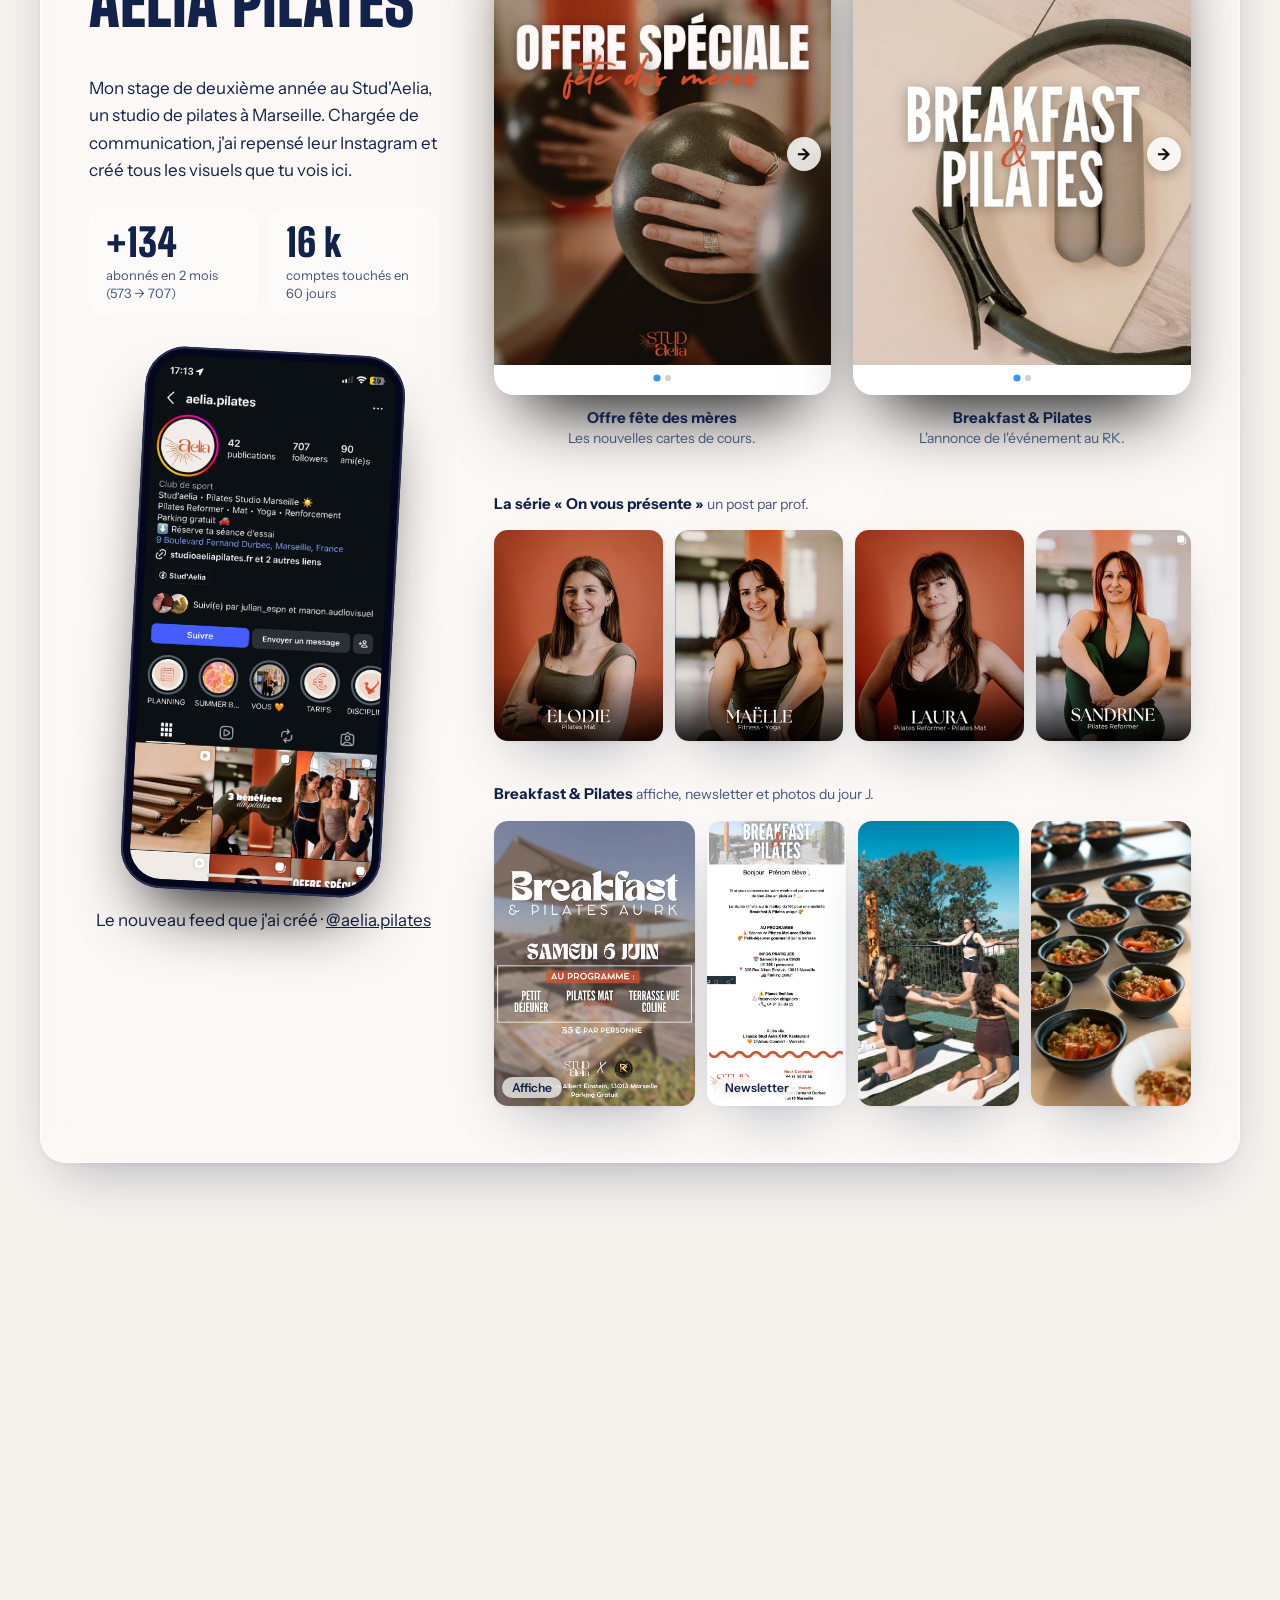
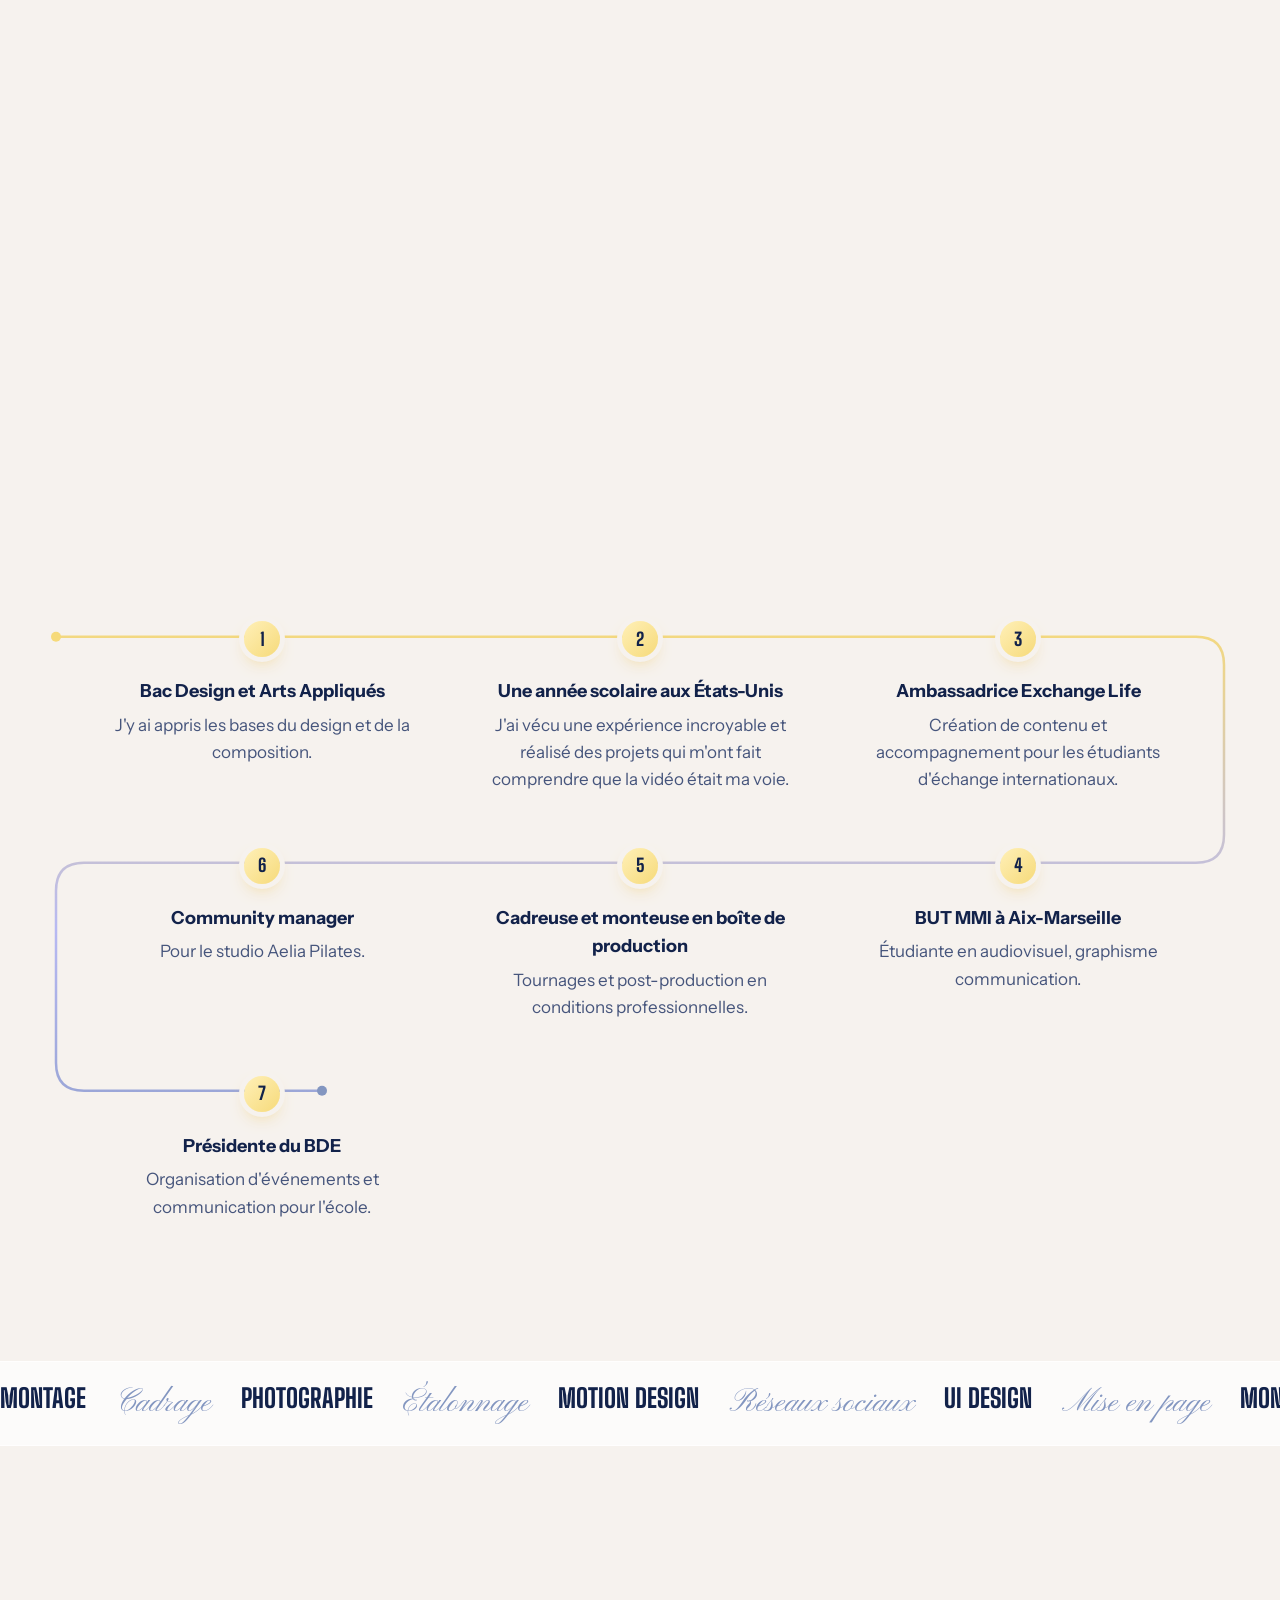
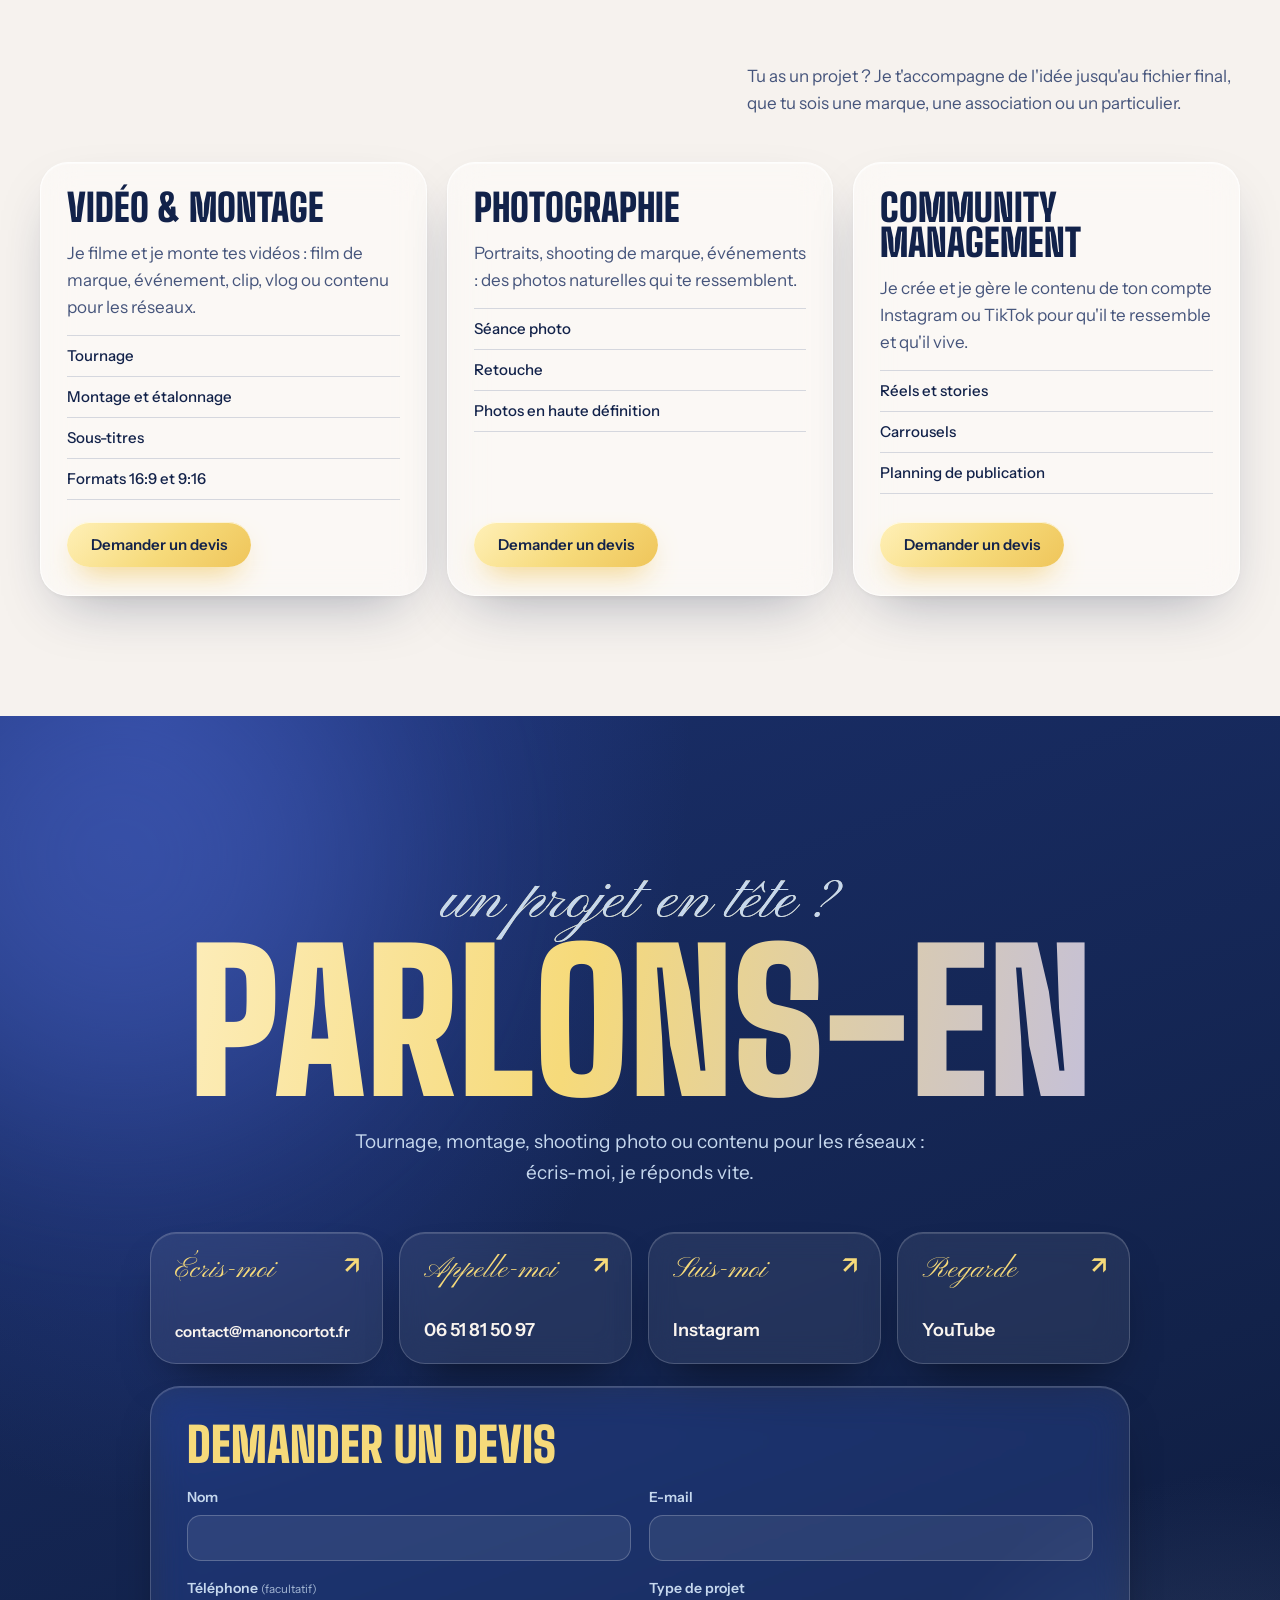
==== commit 1ac9022f: "Admin : gérer les catégories de vidéos (#36) * Photos : l'ordre mélangé est aussi rangé dans les fic" ====
--- a/index.html
+++ b/index.html
@@ -150,9 +150,6 @@
   background:linear-gradient(175deg,#F7E7B0,#EED593);box-shadow:inset 0 1px 0 rgba(255,255,255,.7),0 -8px 24px -14px rgba(18,34,74,.45);
   display:flex;align-items:flex-start;padding:7% 0 0 7%;color:var(--encre)}
 .ac-face b{font-family:var(--script);font-weight:400;font-size:calc(var(--dw) * .13);line-height:1;transform:rotate(-4deg)}
-/* le métier écrit à la plume sur le dossier, à la place de « portfolio » : deux lignes équilibrées, centrées */
-.ac-face.metier{padding:6% 2% 0}
-.ac-face .ac-metier{flex:1;margin:0;text-align:center;text-wrap:balance;font:400 calc(var(--dw) * .064)/1.25 var(--script);transform:rotate(-3deg)}
 .ac-moi{position:absolute;z-index:6;right:1%;bottom:0;height:78%;width:auto;max-width:none;pointer-events:none;filter:drop-shadow(0 30px 40px rgba(18,34,74,.35));will-change:translate}
 /* les projets : ce sont aussi des liens vers leur catégorie */
 .piece-ac{position:absolute;z-index:3;left:0;top:0;width:var(--w,150px);display:block;text-decoration:none;color:var(--encre);will-change:transform;
@@ -203,8 +200,6 @@
 /* téléphone et tablette en hauteur : le nom en haut, Manon en bas à droite, le dossier en bas à gauche */
 @media (max-aspect-ratio:10/11){
   .accueil{height:145vh;--dx:37%;--db:-4%;--dw:min(58vw,40vh)}
-  /* avec le métier écrit dessus, le dossier grandit un peu (sans passer sous le bouton CV) pour que les deux lignes restent lisibles */
-  .accueil:has(.ac-face.metier){--dx:33%;--dw:min(61vw,42vh)}
   .ac-nom{top:calc(env(safe-area-inset-top,0px) + 86px);transform:none;left:5vw;font-size:min(25vw,13vh)}
   .ac-moi{right:-12%;height:44%}
   .viseur{inset:calc(env(safe-area-inset-top,0px) + 76px) 12px 12px}
@@ -844,7 +839,7 @@
   const noms=["profil","videos","photos","graphisme"], c={};
   await Promise.all(noms.map(async n=>{const r=await fetch(`content/${n}.json`,{cache:"no-cache"});if(!r.ok)throw new Error(n);c[n]=await r.json()}));
   // contenus facultatifs : le site s'affiche même s'ils manquent
-  await Promise.all(["ae2i","services"].map(async n=>{try{const r=await fetch(`content/${n}.json`,{cache:"no-cache"});if(r.ok)c[n]=await r.json()}catch{}}));
+  await Promise.all(["ae2i","services","categories-videos"].map(async n=>{try{const r=await fetch(`content/${n}.json`,{cache:"no-cache"});if(r.ok)c[n]=await r.json()}catch{}}));
   // l'admin peut enregistrer « /images/… » : sur GitHub Pages le site est dans un sous-dossier, on retire la barre du début
   return JSON.parse(JSON.stringify(c),(k,v)=>typeof v==="string"&&v.startsWith("/images/")?v.slice(1):v);
 }
@@ -974,7 +969,7 @@
   </section>
   <footer class="pied">
     <div class="wrap">
-      <p><b>${esc(P.prenom)} ${esc(P.nom)}</b>${P.metier?` · ${esc(P.metier)}`:""}</p>
+      <p><b>${esc(P.prenom)} ${esc(P.nom)}</b> · vidéaste, monteuse et photographe freelance</p>
       <nav aria-label="Informations légales"><a href="mentions-legales.html">Mentions légales</a><a href="cgv.html">CGV</a><a href="confidentialite.html">Confidentialité</a></nav>
       <p>© ${new Date().getFullYear()} ${esc(P.prenom)} ${esc(P.nom)}</p>
     </div>
@@ -1040,9 +1035,12 @@
   fen.addEventListener("close",()=>{$("#ecran").innerHTML="";$("#ecran").style.backgroundImage="";fen.classList.remove("mode-photo")});
 
   /* --- vidéos --- */
-  const LIBELLES={court:"Courts-métrages",docu:"Documentaire",cine:"Cinematic",pub:"Pub & commande",vlog:"Vlogs",reseaux:"Réseaux sociaux",presentation:"Présentation"};
-  const cats=[...new Set(V.map(v=>v.categorie).filter(Boolean))];
-  $("#filtres").innerHTML=`<button aria-pressed="true" data-f="tous">Tout voir</button>`+cats.map(c=>`<button aria-pressed="false" data-f="${esc(c)}">${esc(LIBELLES[c]||c)}</button>`).join("");
+  // filtres : les catégories de l'admin, dans leur ordre, s'il y a au moins une vidéo dedans
+  // (sans le fichier des catégories, les anciens noms, dans l'ordre des vidéos)
+  const CV=liste(C["categories-videos"]&&C["categories-videos"].categories).filter(c=>c.code&&c.nom);
+  const LIBELLES=Object.fromEntries(CV.length?CV.map(c=>[c.code,c.nom]):[["court","Courts-métrages"],["docu","Documentaire"],["cine","Cinematic"],["pub","Pub & commande"],["vlog","Vlogs"],["reseaux","Réseaux sociaux"],["presentation","Présentation"]]);
+  const utilisees=new Set(V.map(v=>v.categorie)), cats=(CV.length?CV.map(c=>c.code):[...utilisees]).filter(c=>c&&utilisees.has(c)&&LIBELLES[c]);
+  $("#filtres").innerHTML=`<button aria-pressed="true" data-f="tous">Tout voir</button>`+cats.map(c=>`<button aria-pressed="false" data-f="${esc(c)}">${esc(LIBELLES[c])}</button>`).join("");
   let n=0;
   const estInsta=u=>/instagram\.com/.test(u||"");
   V.forEach((v,i)=>{
@@ -1450,7 +1448,7 @@
       <h1 class="ac-nom"><span class="degrade">${esc(P.prenom)}</span><span class="contour">${esc(P.nom)}</span></h1>
       <div class="ac-dos" aria-hidden="true"></div>
       ${pieces.map((p,k)=>`<a class="piece-ac pa-${p.type}" href="${p.lien}" data-k="${k}" style="--rh:${k%2?3:-3}deg;--fd:${(-k*.7).toFixed(1)}s;--fs:${(5+k%4).toFixed(1)}s" aria-label="Voir : ${esc(p.etiq)}"><div><img src="${esc(p.img)}" alt="" draggable="false" decoding="async"></div><span class="etiq">${esc(p.etiq)}</span></a>`).join("")}
-      ${P.metier?`<div class="ac-face metier"><p class="ac-metier">${esc(P.metier)}</p></div>`:`<div class="ac-face" aria-hidden="true"><b>portfolio</b></div>`}
+      <div class="ac-face" aria-hidden="true"><b>portfolio</b></div>
       ${P.photo_decoupe?`<img class="ac-moi" src="${esc(P.photo_decoupe)}" alt="${esc(P.prenom)} ${esc(P.nom)}, caméra à la main">`:""}
       <div class="viseur" aria-hidden="true"><i></i><i></i><i></i><i></i><span class="rec">REC</span><span class="tc">00:00:00:00</span></div>
       <div class="defile" aria-hidden="true"></div>
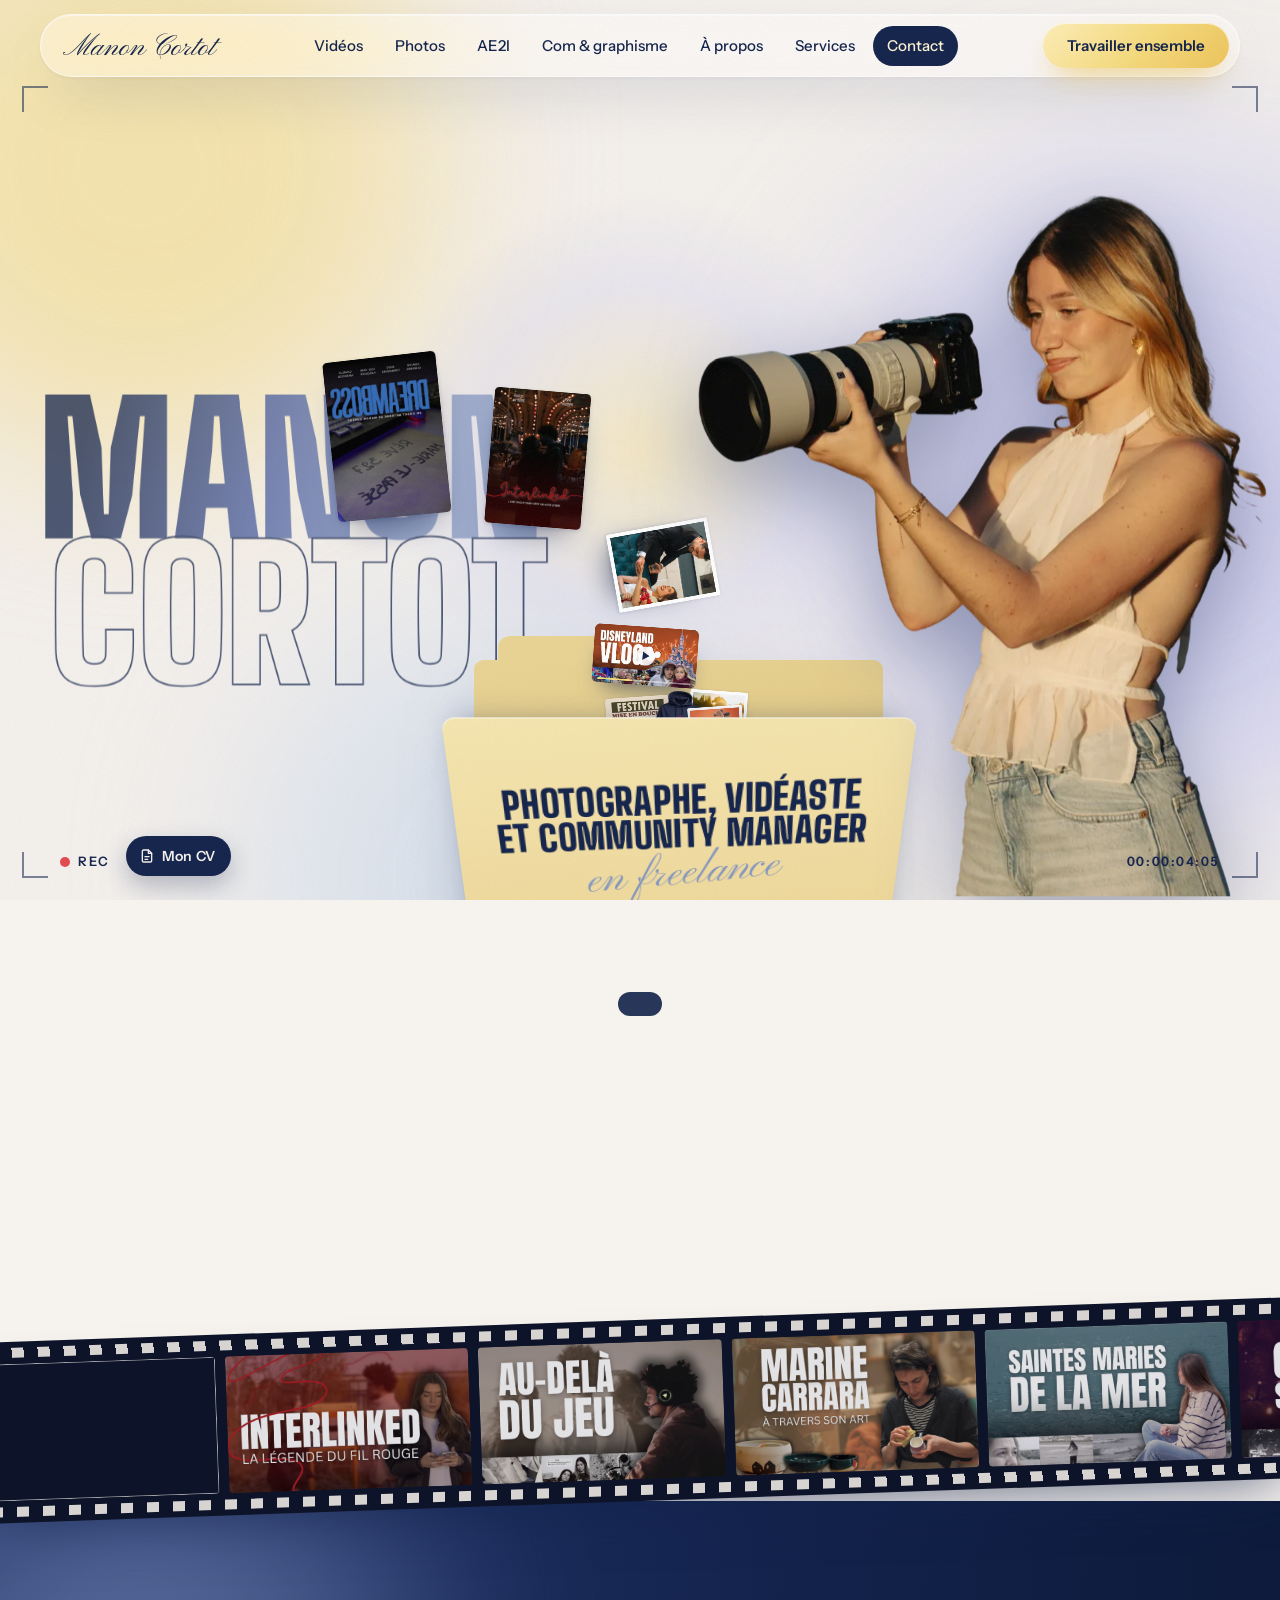
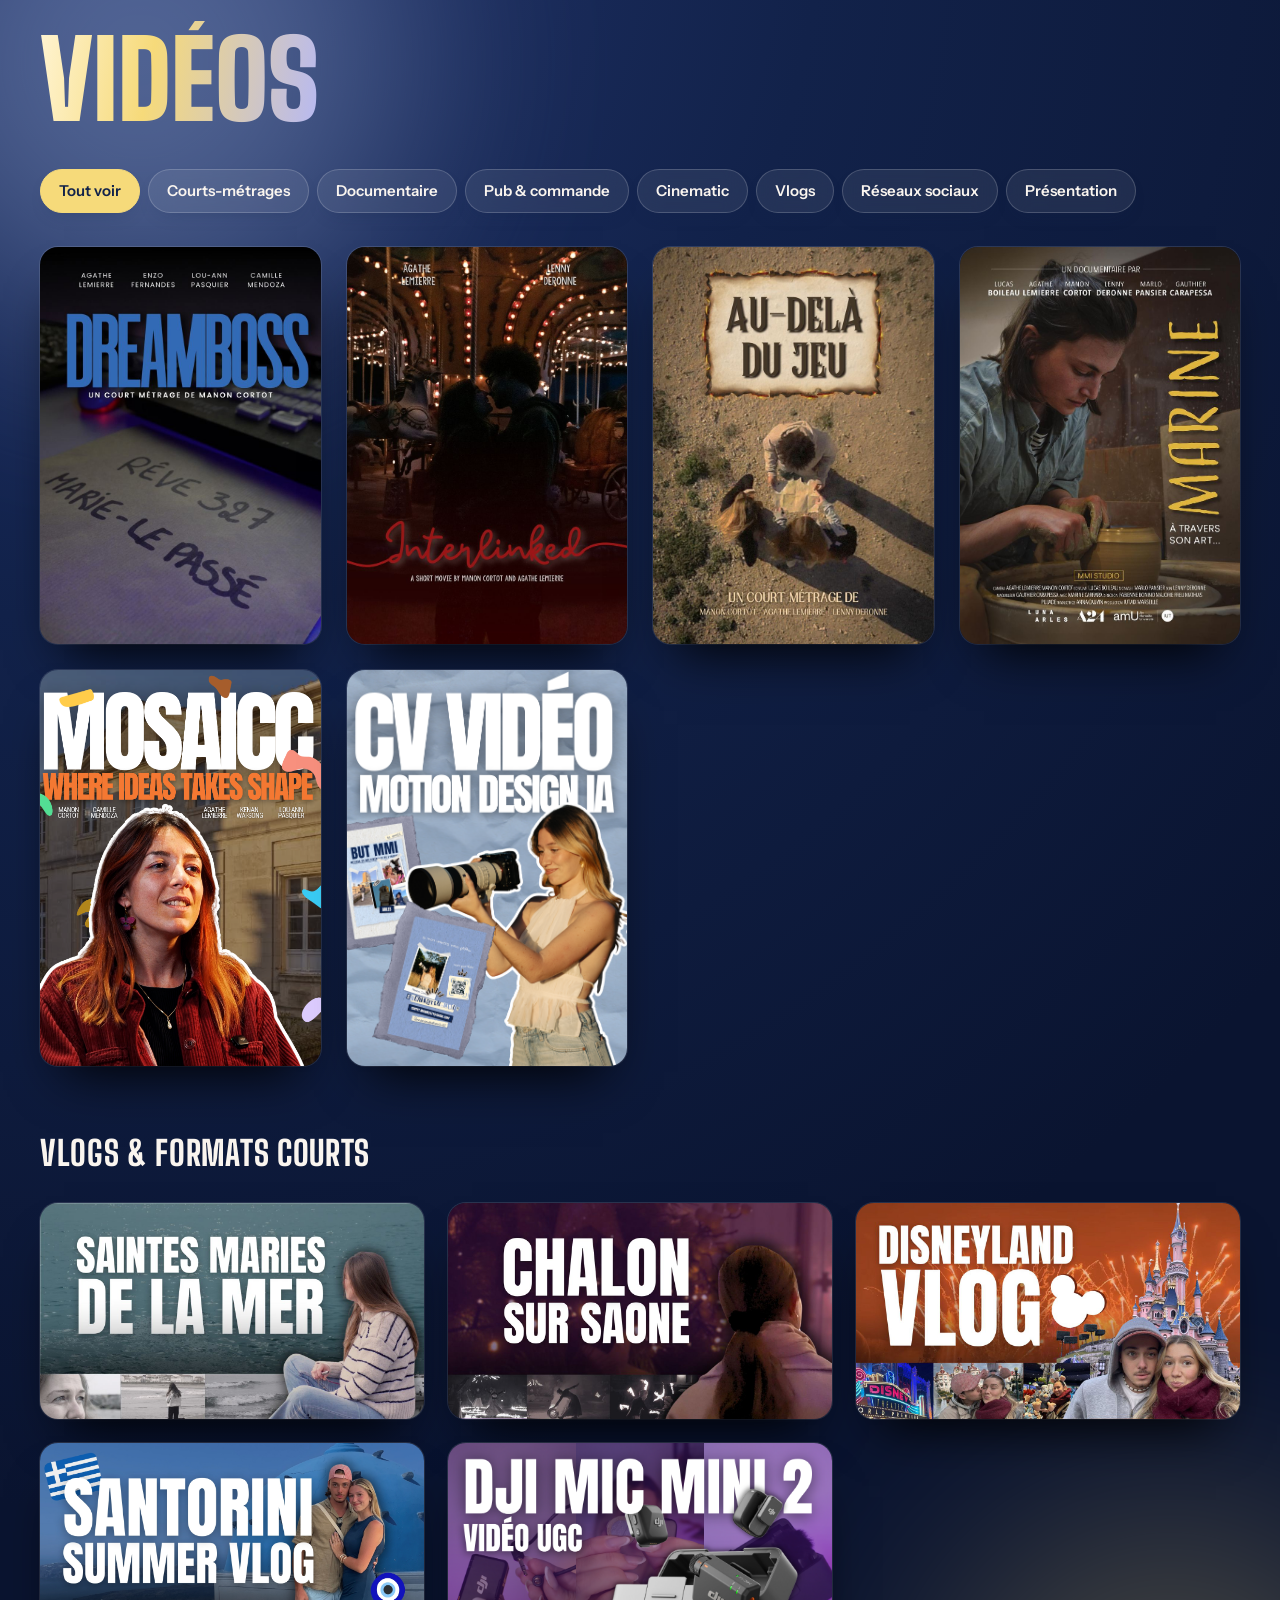
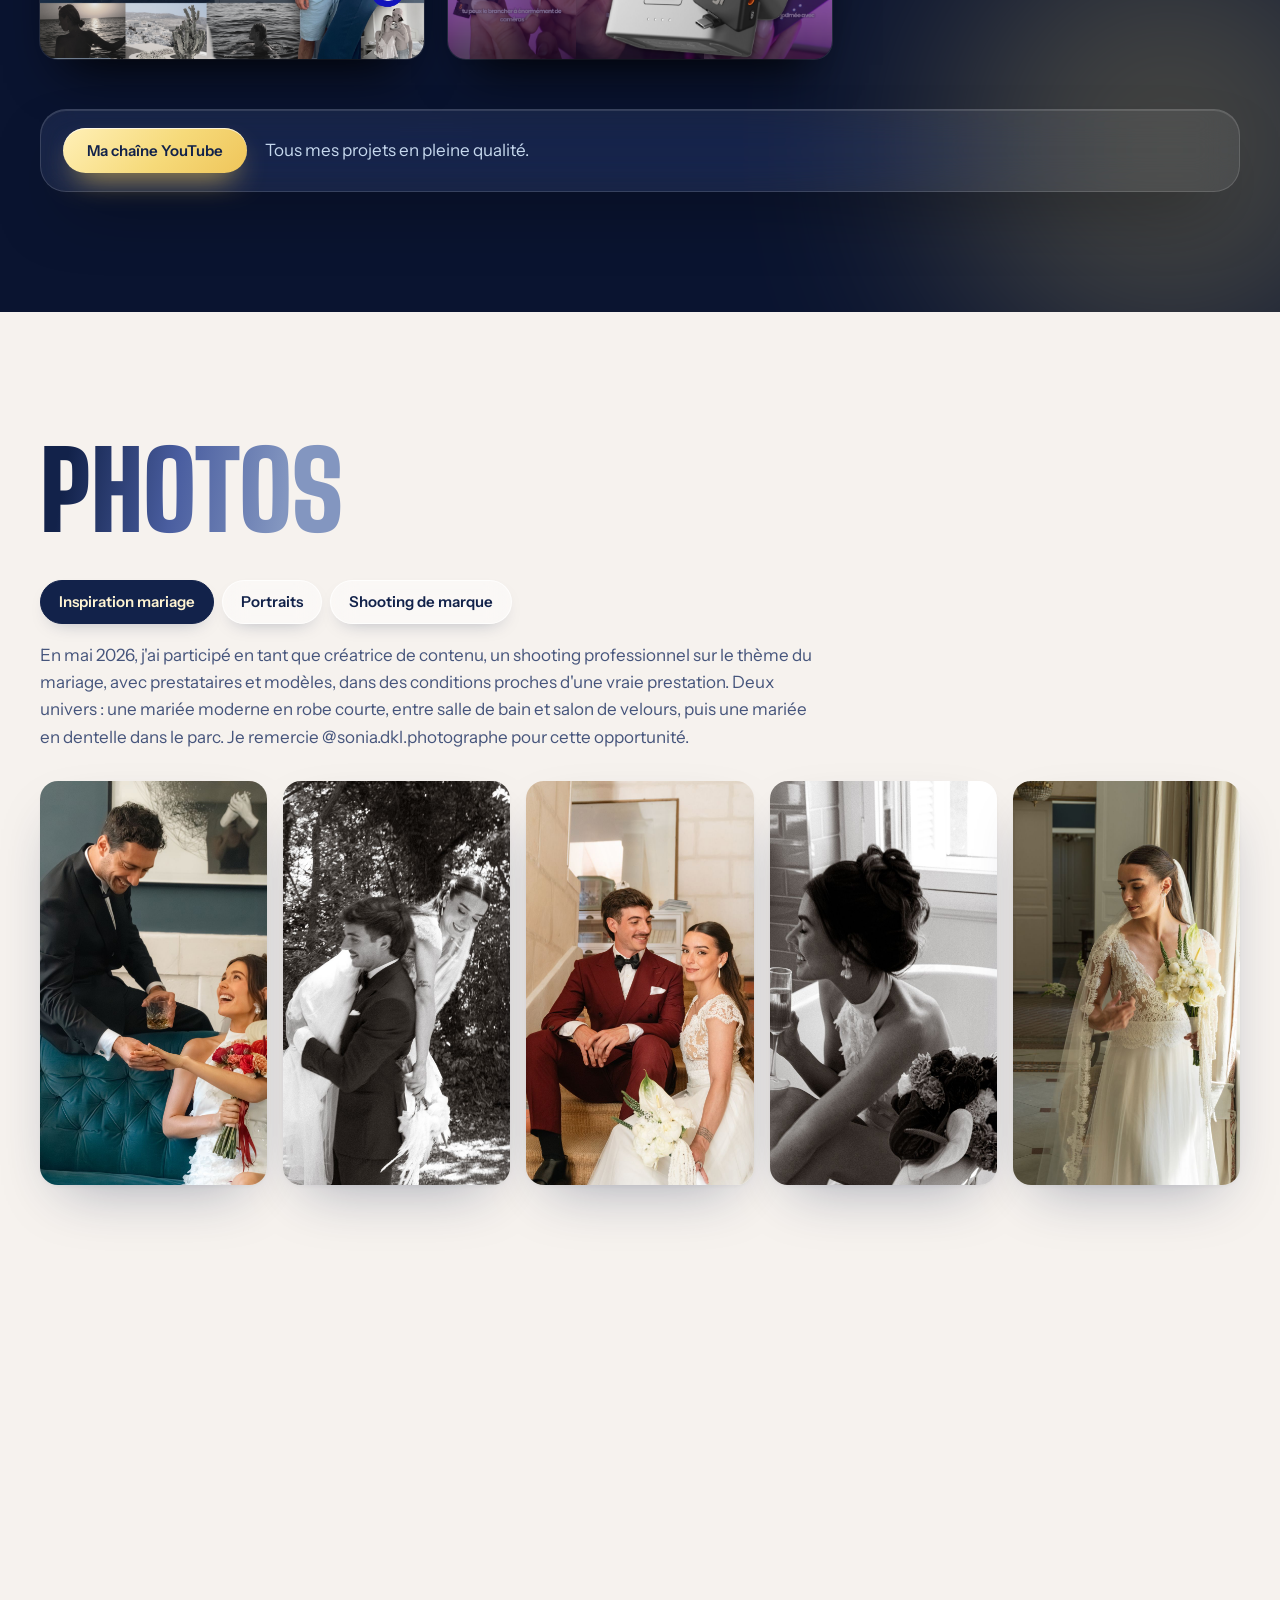
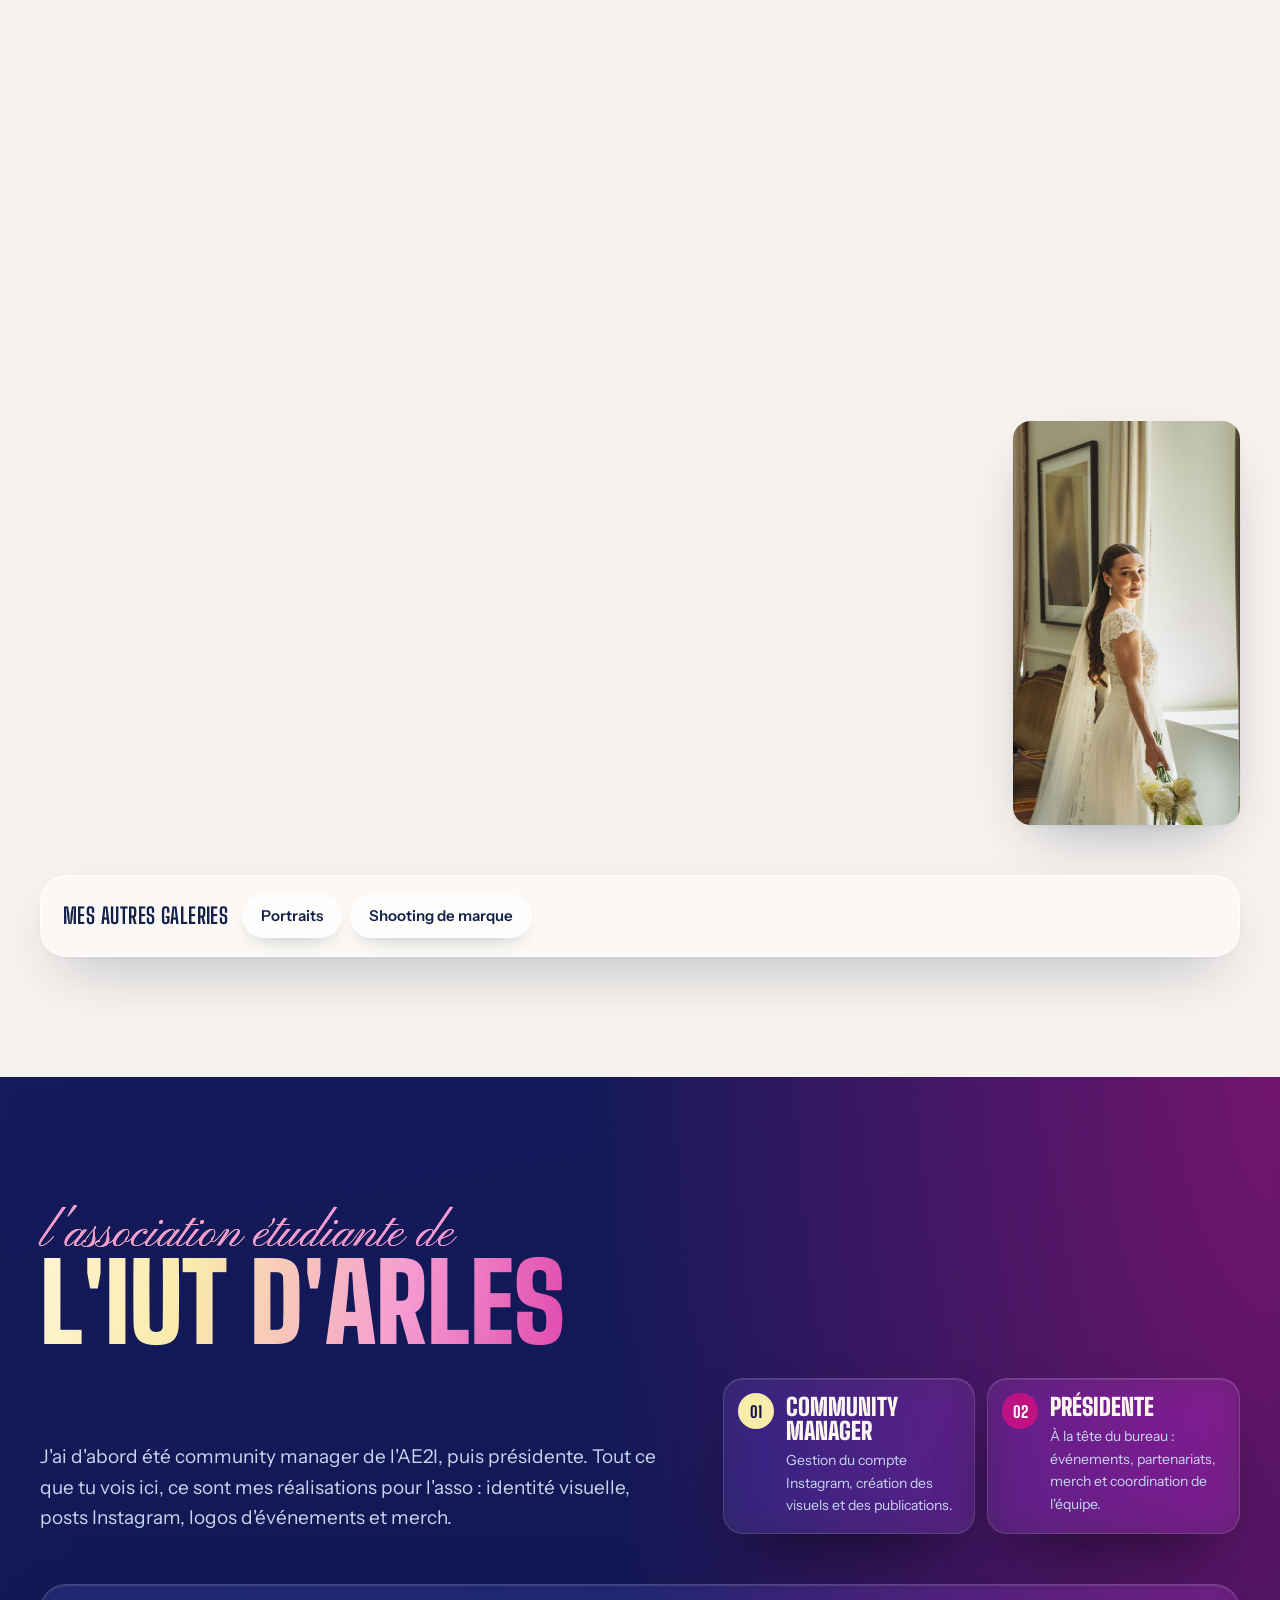
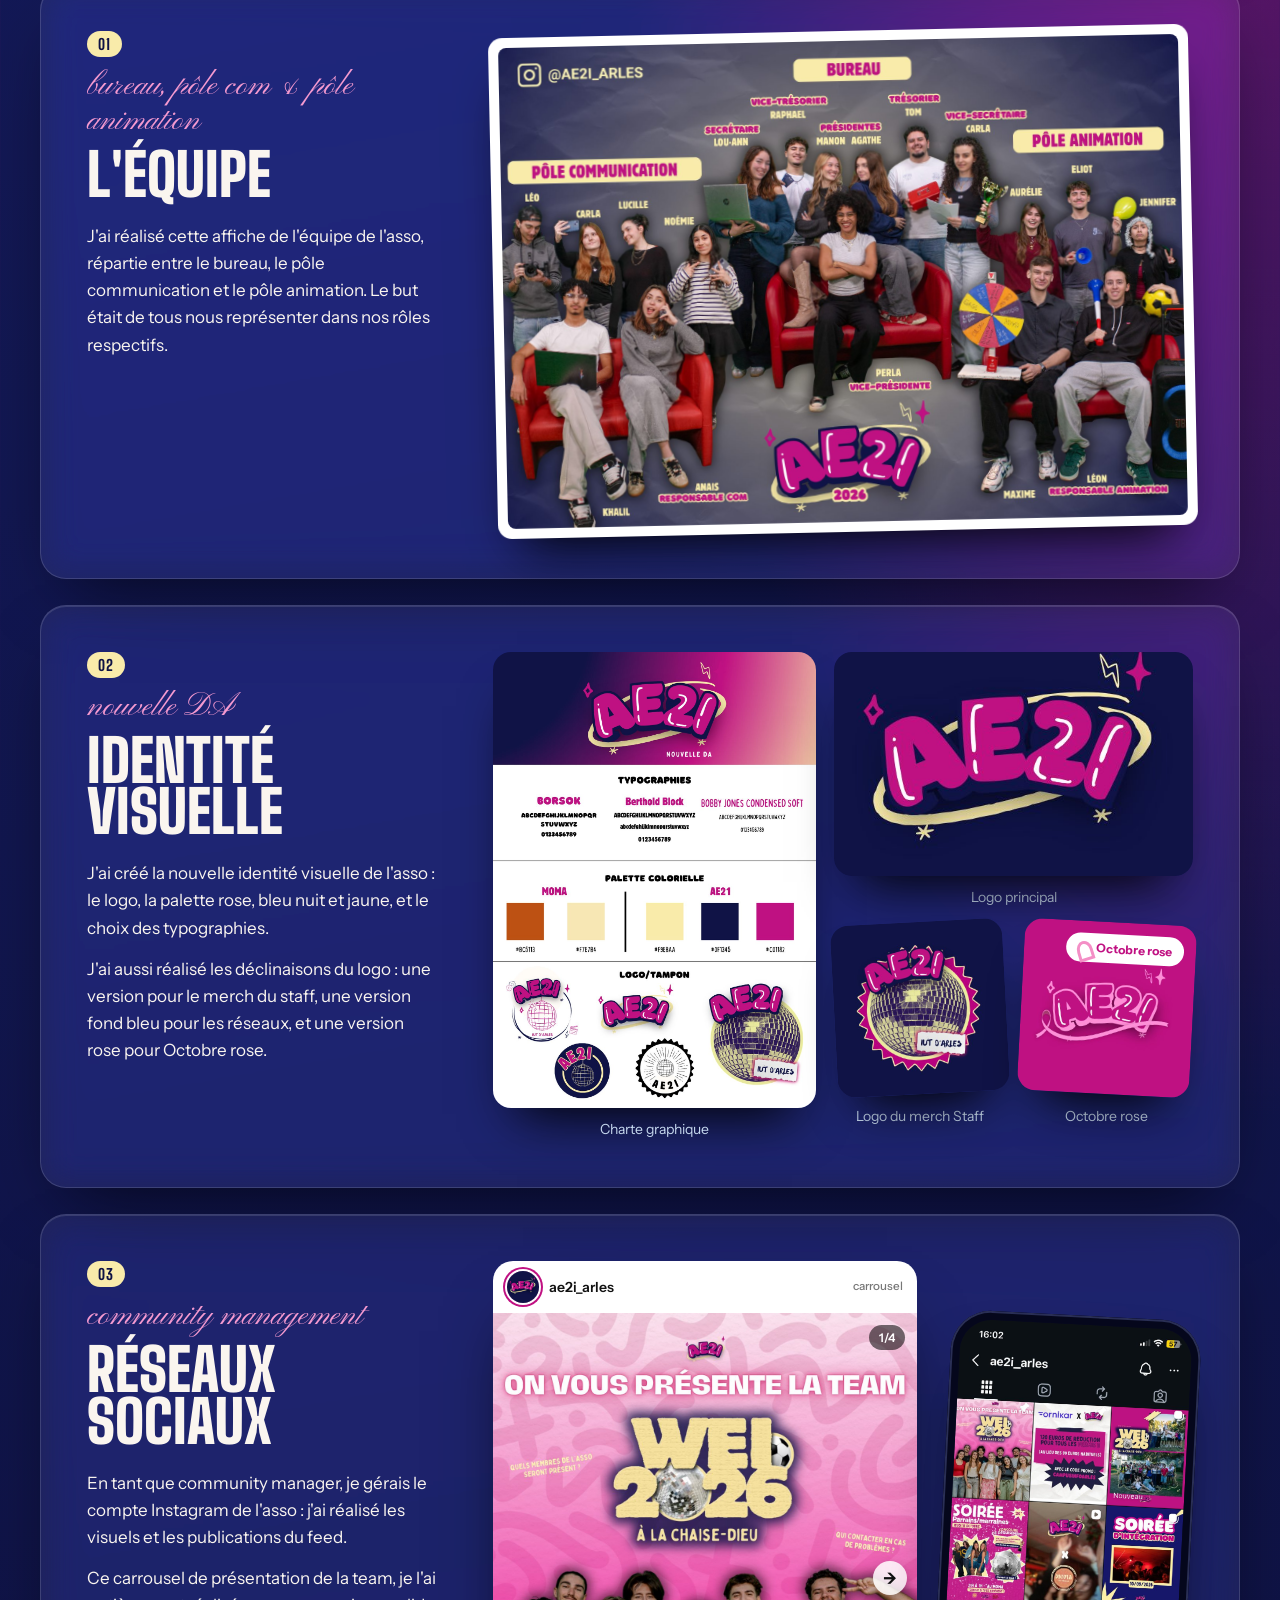
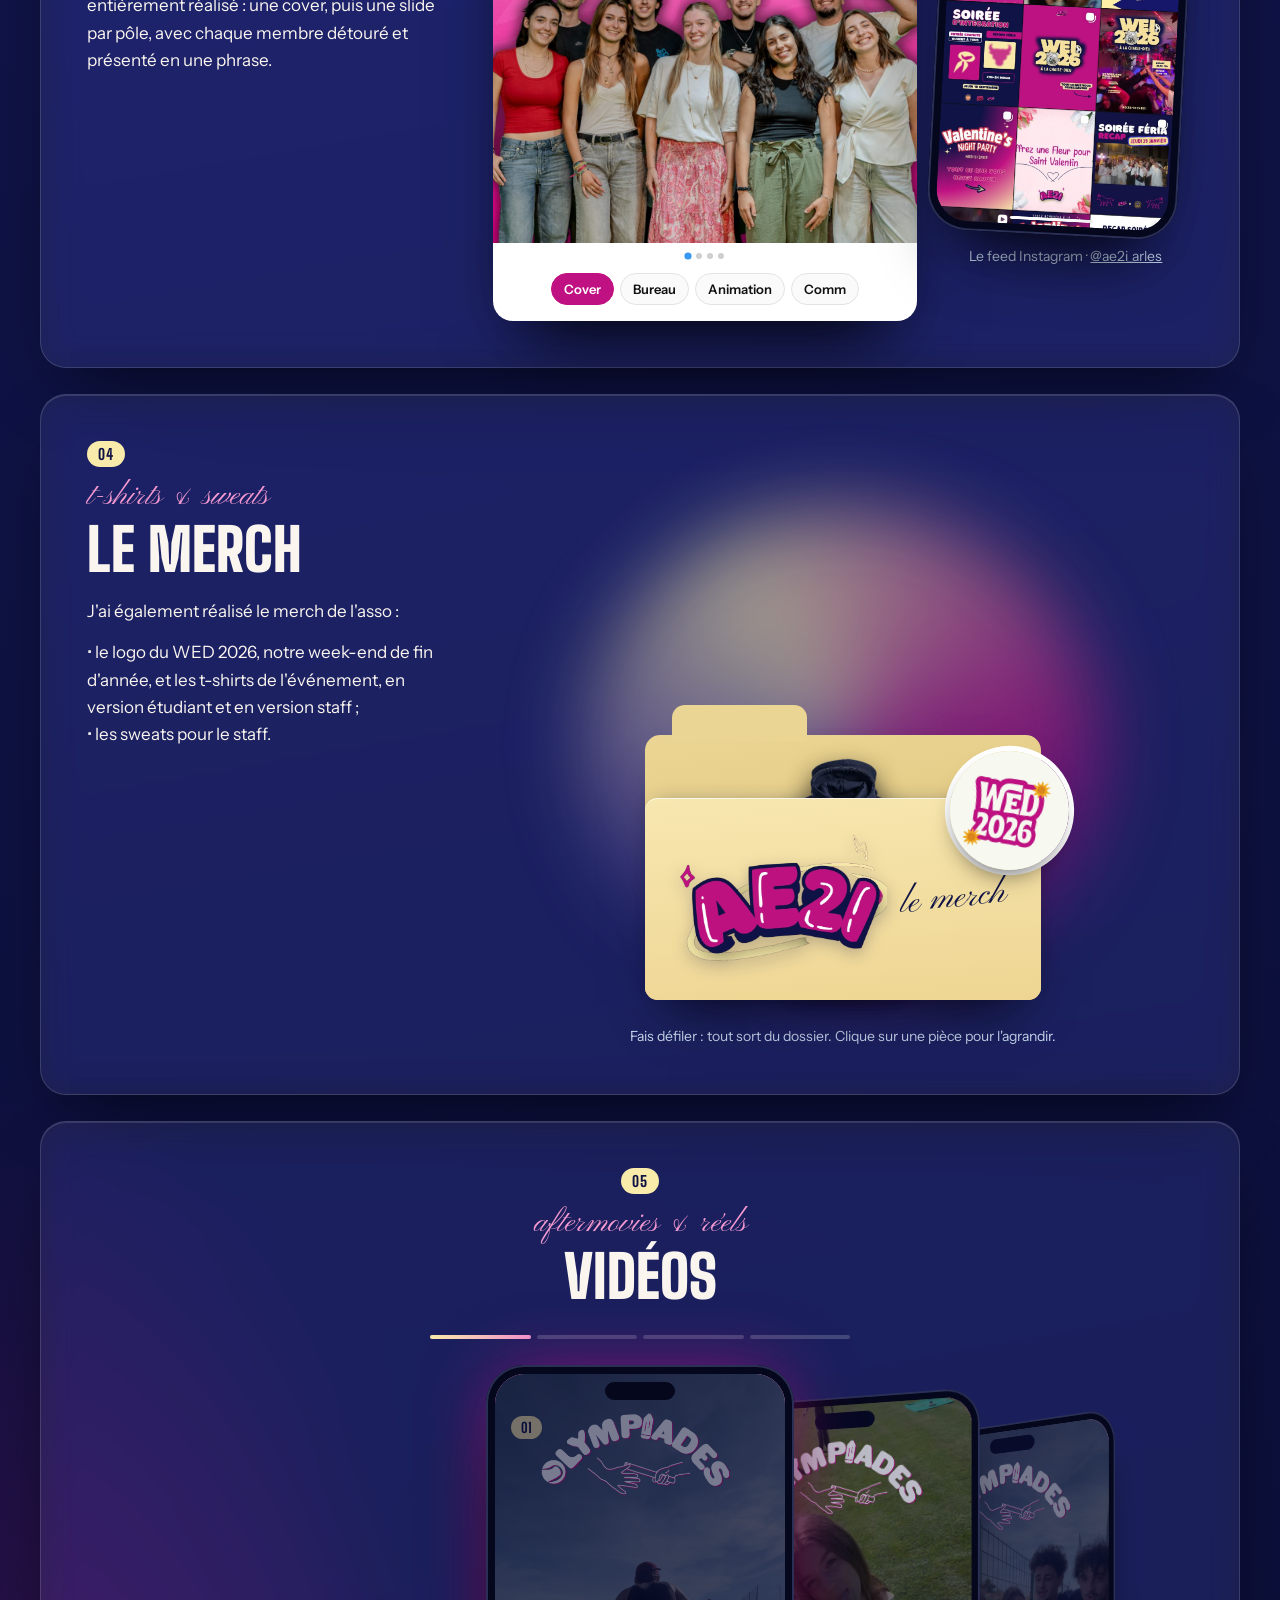
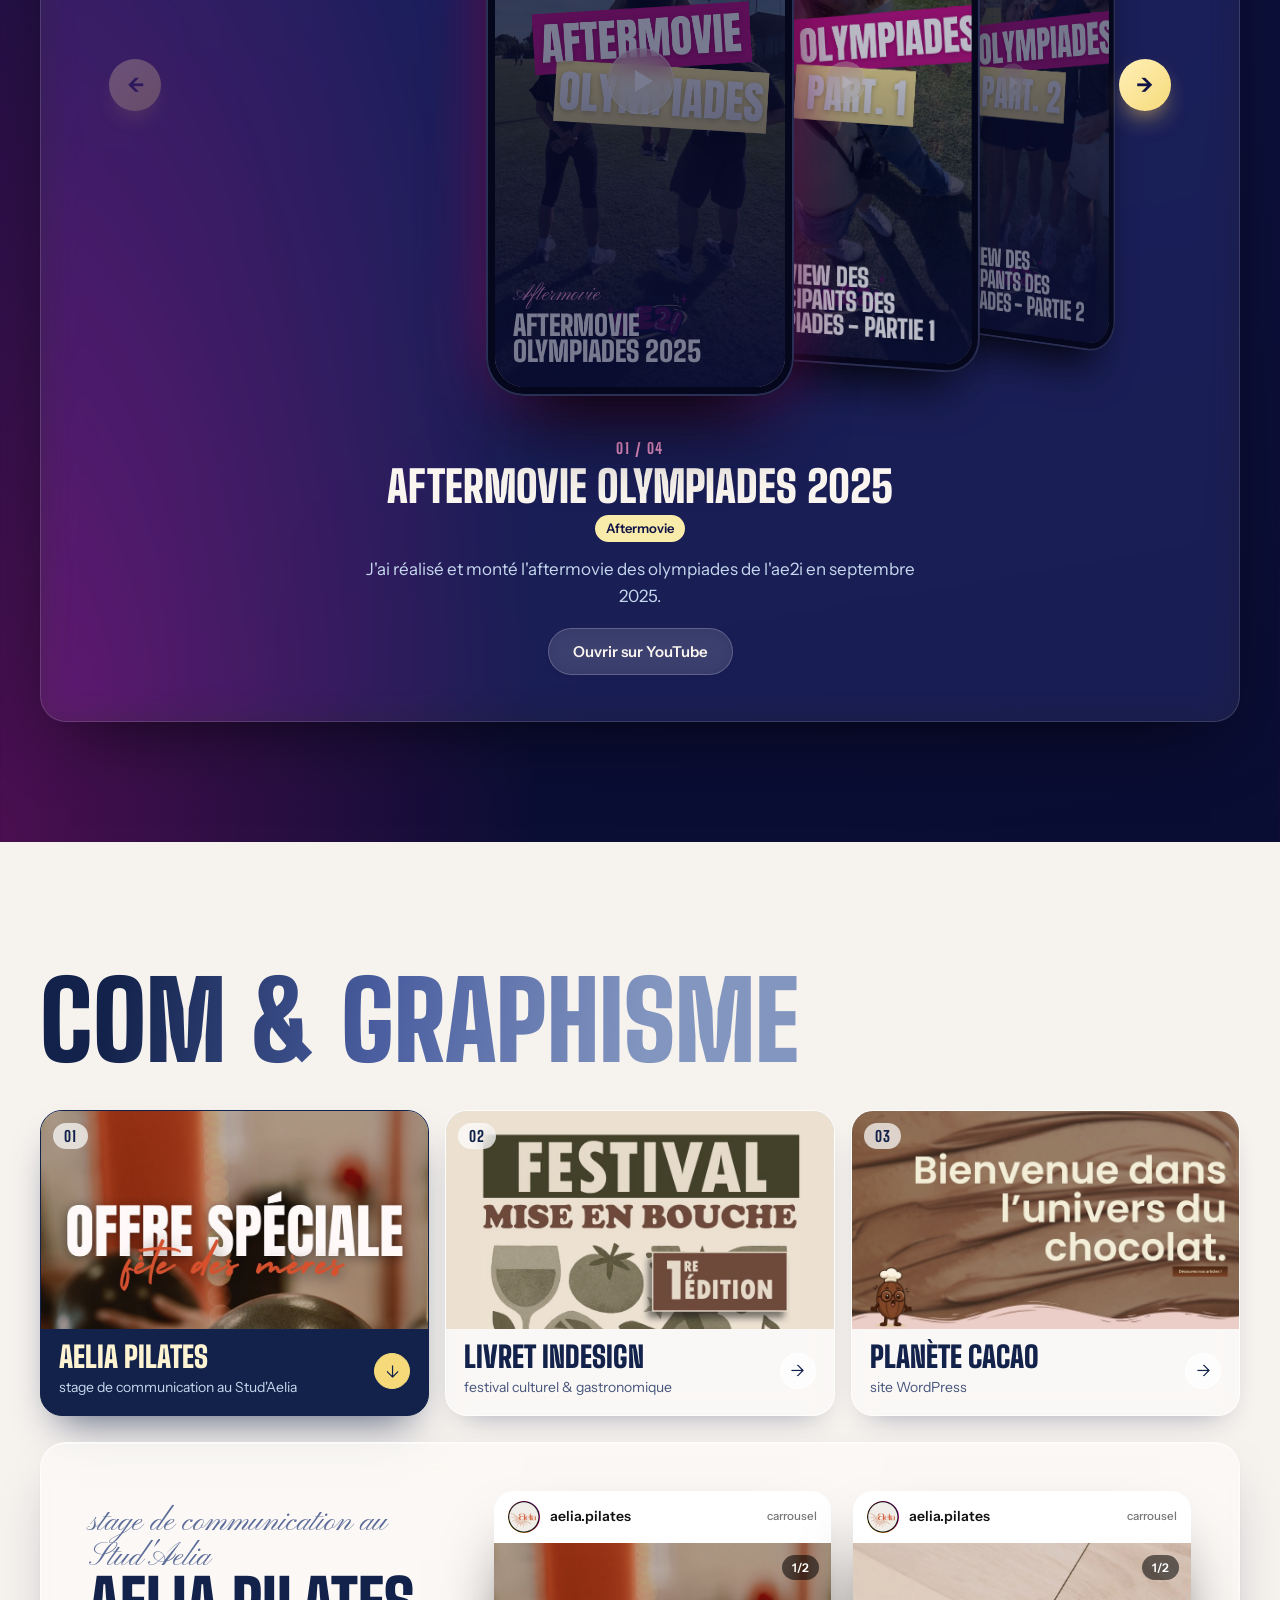
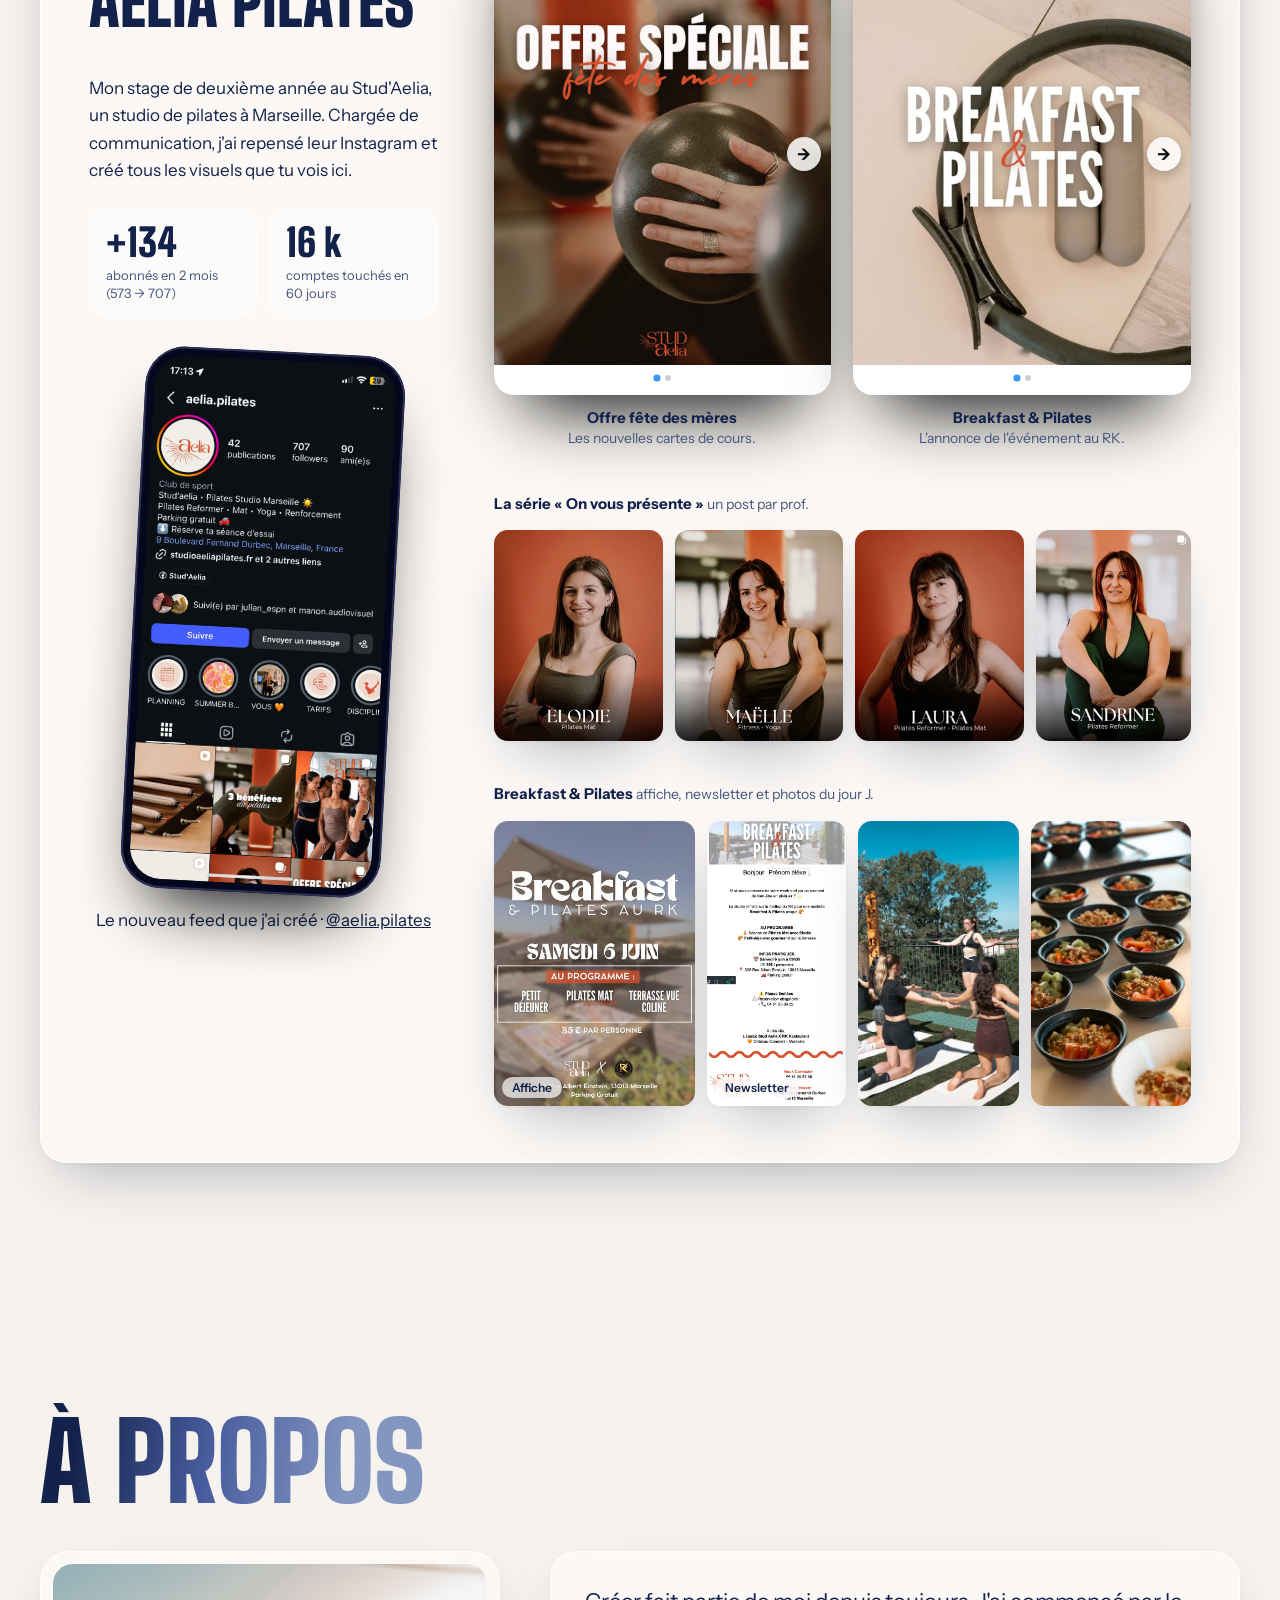
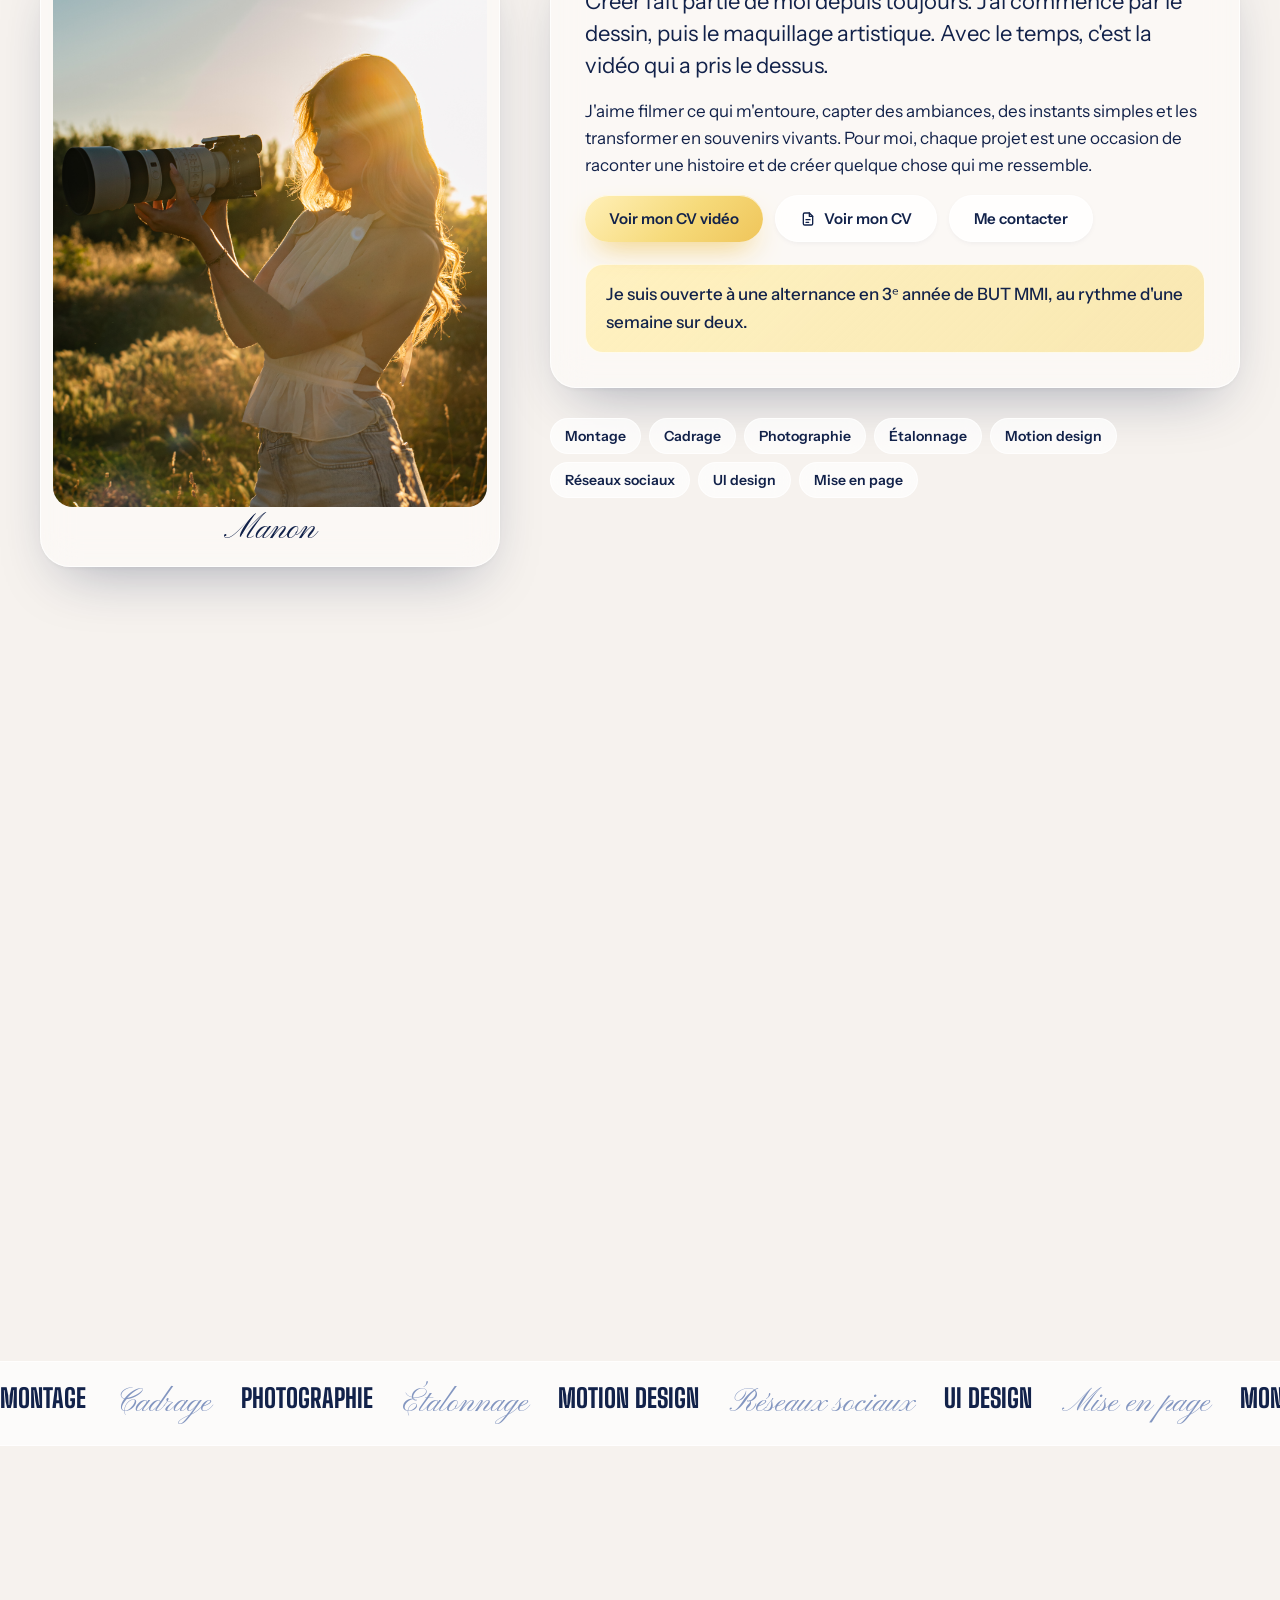
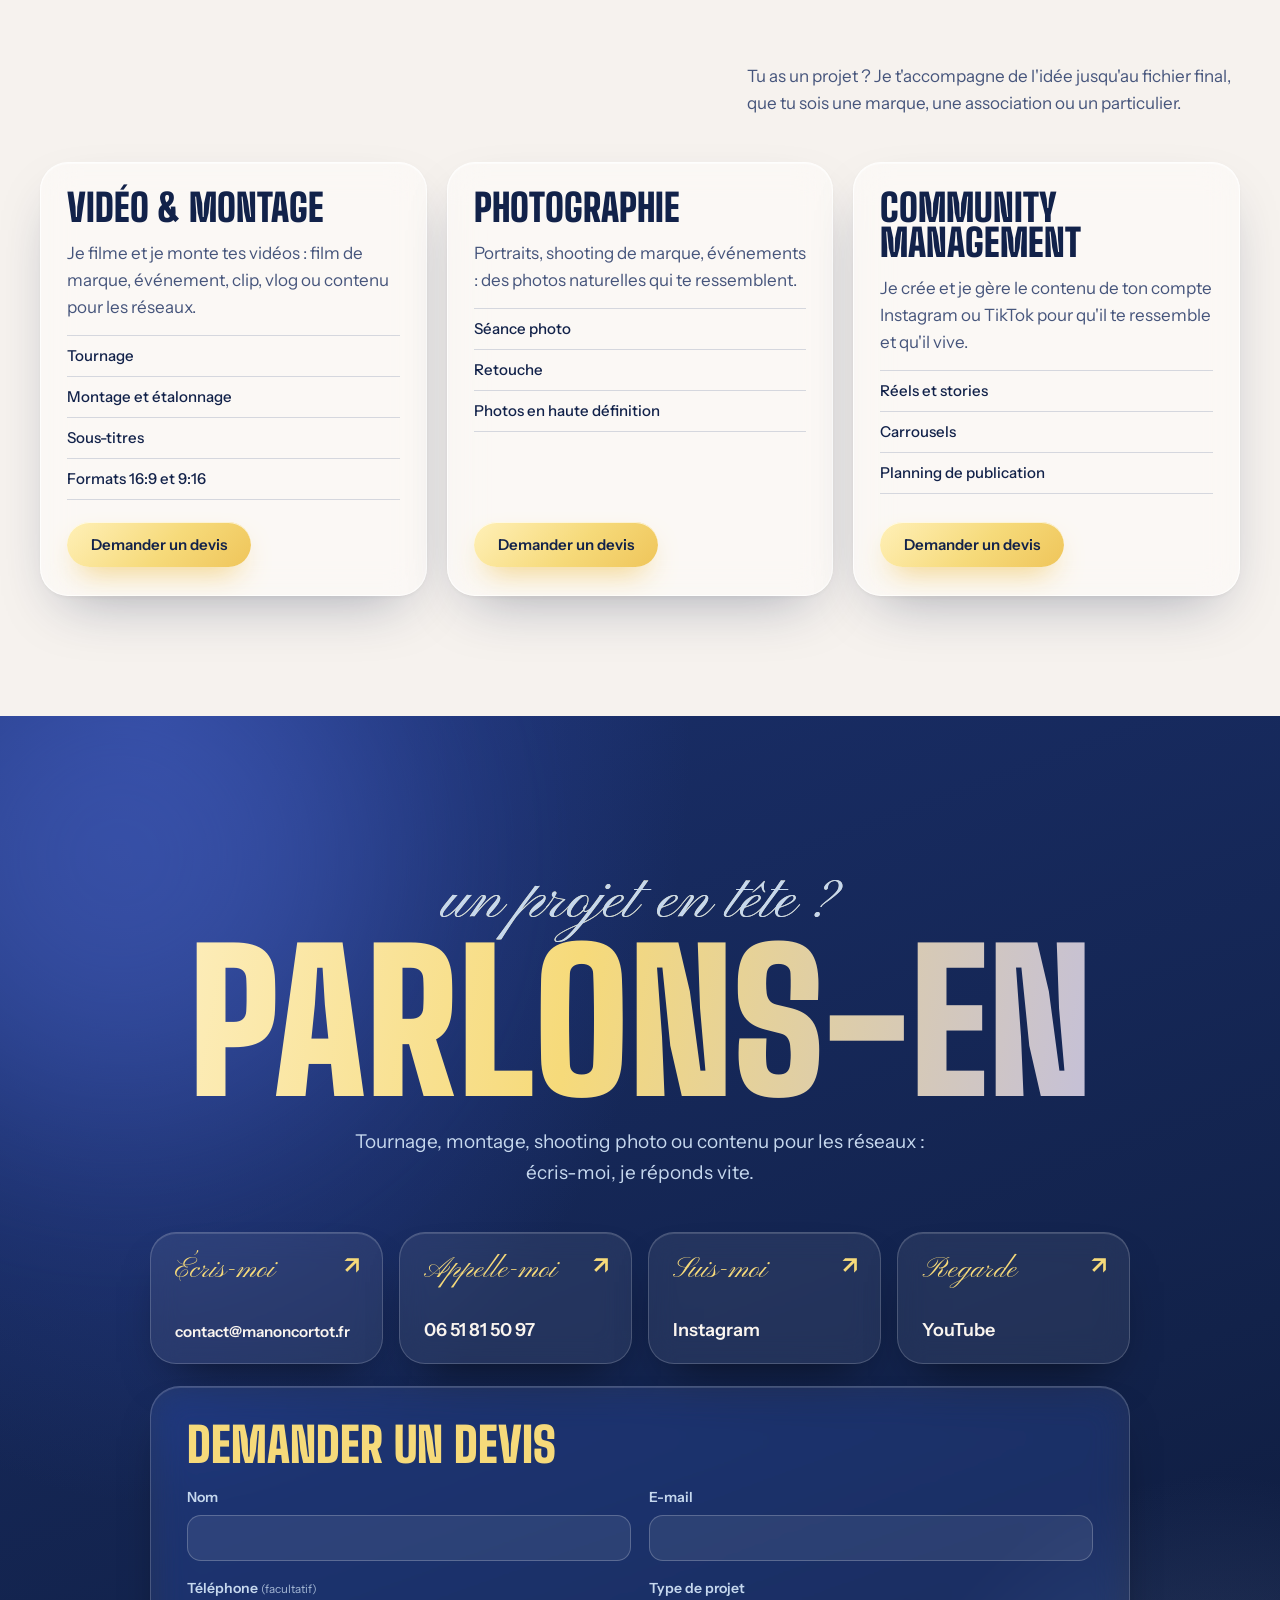
==== commit f58c4e7f: "Accueil : métier en grosses lettres épaisses sur le dossier, « en freelance » à la plume Co-Authored" ====
--- a/index.html
+++ b/index.html
@@ -150,6 +150,12 @@
   background:linear-gradient(175deg,#F7E7B0,#EED593);box-shadow:inset 0 1px 0 rgba(255,255,255,.7),0 -8px 24px -14px rgba(18,34,74,.45);
   display:flex;align-items:flex-start;padding:7% 0 0 7%;color:var(--encre)}
 .ac-face b{font-family:var(--script);font-weight:400;font-size:calc(var(--dw) * .13);line-height:1;transform:rotate(-4deg)}
+/* le métier sur le dossier, à la place de « portfolio » : en grosses lettres épaisses comme le nom, sur deux lignes centrées,
+   et « en freelance » à la plume qui vient se poser dessous en débordant un peu, comme une signature */
+.ac-face.metier{padding:4.5% 3% 0}
+.ac-face .ac-metier{flex:1;margin:0;text-align:center;text-wrap:balance;font:900 calc(var(--dw) * .086)/.95 var(--display);text-transform:uppercase;letter-spacing:.01em;transform:rotate(-2deg)}
+.ac-face .ac-metier span{display:block;white-space:nowrap}
+.ac-face .ac-metier em{display:block;margin-top:.02em;font:400 1.25em/1 var(--script);text-transform:none;letter-spacing:0;font-style:normal;color:var(--pervenche);transform:rotate(-4deg)}
 .ac-moi{position:absolute;z-index:6;right:1%;bottom:0;height:78%;width:auto;max-width:none;pointer-events:none;filter:drop-shadow(0 30px 40px rgba(18,34,74,.35));will-change:translate}
 /* les projets : ce sont aussi des liens vers leur catégorie */
 .piece-ac{position:absolute;z-index:3;left:0;top:0;width:var(--w,150px);display:block;text-decoration:none;color:var(--encre);will-change:transform;
@@ -200,6 +206,8 @@
 /* téléphone et tablette en hauteur : le nom en haut, Manon en bas à droite, le dossier en bas à gauche */
 @media (max-aspect-ratio:10/11){
   .accueil{height:145vh;--dx:37%;--db:-4%;--dw:min(58vw,40vh)}
+  /* avec le métier écrit dessus, le dossier grandit un peu (sans passer sous le bouton CV) pour que les deux lignes restent lisibles */
+  .accueil:has(.ac-face.metier){--dx:33%;--db:3%;--dw:min(61vw,42vh)}
   .ac-nom{top:calc(env(safe-area-inset-top,0px) + 86px);transform:none;left:5vw;font-size:min(25vw,13vh)}
   .ac-moi{right:-12%;height:44%}
   .viseur{inset:calc(env(safe-area-inset-top,0px) + 76px) 12px 12px}
@@ -839,7 +847,7 @@
   const noms=["profil","videos","photos","graphisme"], c={};
   await Promise.all(noms.map(async n=>{const r=await fetch(`content/${n}.json`,{cache:"no-cache"});if(!r.ok)throw new Error(n);c[n]=await r.json()}));
   // contenus facultatifs : le site s'affiche même s'ils manquent
-  await Promise.all(["ae2i","services","categories-videos"].map(async n=>{try{const r=await fetch(`content/${n}.json`,{cache:"no-cache"});if(r.ok)c[n]=await r.json()}catch{}}));
+  await Promise.all(["ae2i","services"].map(async n=>{try{const r=await fetch(`content/${n}.json`,{cache:"no-cache"});if(r.ok)c[n]=await r.json()}catch{}}));
   // l'admin peut enregistrer « /images/… » : sur GitHub Pages le site est dans un sous-dossier, on retire la barre du début
   return JSON.parse(JSON.stringify(c),(k,v)=>typeof v==="string"&&v.startsWith("/images/")?v.slice(1):v);
 }
@@ -969,7 +977,7 @@
   </section>
   <footer class="pied">
     <div class="wrap">
-      <p><b>${esc(P.prenom)} ${esc(P.nom)}</b> · vidéaste, monteuse et photographe freelance</p>
+      <p><b>${esc(P.prenom)} ${esc(P.nom)}</b>${P.metier?` · ${esc(P.metier)}`:""}</p>
       <nav aria-label="Informations légales"><a href="mentions-legales.html">Mentions légales</a><a href="cgv.html">CGV</a><a href="confidentialite.html">Confidentialité</a></nav>
       <p>© ${new Date().getFullYear()} ${esc(P.prenom)} ${esc(P.nom)}</p>
     </div>
@@ -1035,12 +1043,9 @@
   fen.addEventListener("close",()=>{$("#ecran").innerHTML="";$("#ecran").style.backgroundImage="";fen.classList.remove("mode-photo")});
 
   /* --- vidéos --- */
-  // filtres : les catégories de l'admin, dans leur ordre, s'il y a au moins une vidéo dedans
-  // (sans le fichier des catégories, les anciens noms, dans l'ordre des vidéos)
-  const CV=liste(C["categories-videos"]&&C["categories-videos"].categories).filter(c=>c.code&&c.nom);
-  const LIBELLES=Object.fromEntries(CV.length?CV.map(c=>[c.code,c.nom]):[["court","Courts-métrages"],["docu","Documentaire"],["cine","Cinematic"],["pub","Pub & commande"],["vlog","Vlogs"],["reseaux","Réseaux sociaux"],["presentation","Présentation"]]);
-  const utilisees=new Set(V.map(v=>v.categorie)), cats=(CV.length?CV.map(c=>c.code):[...utilisees]).filter(c=>c&&utilisees.has(c)&&LIBELLES[c]);
-  $("#filtres").innerHTML=`<button aria-pressed="true" data-f="tous">Tout voir</button>`+cats.map(c=>`<button aria-pressed="false" data-f="${esc(c)}">${esc(LIBELLES[c])}</button>`).join("");
+  const LIBELLES={court:"Courts-métrages",docu:"Documentaire",cine:"Cinematic",pub:"Pub & commande",vlog:"Vlogs",reseaux:"Réseaux sociaux",presentation:"Présentation"};
+  const cats=[...new Set(V.map(v=>v.categorie).filter(Boolean))];
+  $("#filtres").innerHTML=`<button aria-pressed="true" data-f="tous">Tout voir</button>`+cats.map(c=>`<button aria-pressed="false" data-f="${esc(c)}">${esc(LIBELLES[c]||c)}</button>`).join("");
   let n=0;
   const estInsta=u=>/instagram\.com/.test(u||"");
   V.forEach((v,i)=>{
@@ -1442,13 +1447,17 @@
   ].filter(p=>p[0]).slice(0,11).map(([img,lien,type,etiq,d,m,tour])=>({img,lien,type,etiq,d,m,tour}));
 }
 const ICO_CV=`<svg width="16" height="16" viewBox="0 0 24 24" fill="none" stroke="currentColor" stroke-width="2" stroke-linecap="round" stroke-linejoin="round" aria-hidden="true"><path d="M14 3H7a2 2 0 0 0-2 2v14a2 2 0 0 0 2 2h10a2 2 0 0 0 2-2V8z"/><path d="M14 3v5h5M9 13h6M9 17h4"/></svg>`;
+// « … en freelance » : la fin passe à la plume, le reste en grosses lettres
+// (et la partie en lettres se coupe en deux lignes avant le dernier « et »)
+const metierDossier=m=>{const r=String(m).match(/^(.*?)\s+((?:en\s+)?freelance)$/i), t=r?r[1]:String(m), c=t.match(/^(.*)\s(et\s.*)$/i);
+  return (c?`<span>${esc(c[1])}</span><span>${esc(c[2])}</span>`:esc(t))+(r?`<em>${esc(r[2])}</em>`:"")};
 function htmlAccueil(P,pieces){
   return `<header class="accueil" id="accueil">
     <div class="ac-scene" id="ac-scene">
       <h1 class="ac-nom"><span class="degrade">${esc(P.prenom)}</span><span class="contour">${esc(P.nom)}</span></h1>
       <div class="ac-dos" aria-hidden="true"></div>
       ${pieces.map((p,k)=>`<a class="piece-ac pa-${p.type}" href="${p.lien}" data-k="${k}" style="--rh:${k%2?3:-3}deg;--fd:${(-k*.7).toFixed(1)}s;--fs:${(5+k%4).toFixed(1)}s" aria-label="Voir : ${esc(p.etiq)}"><div><img src="${esc(p.img)}" alt="" draggable="false" decoding="async"></div><span class="etiq">${esc(p.etiq)}</span></a>`).join("")}
-      <div class="ac-face" aria-hidden="true"><b>portfolio</b></div>
+      ${P.metier?`<div class="ac-face metier"><p class="ac-metier">${metierDossier(P.metier)}</p></div>`:`<div class="ac-face" aria-hidden="true"><b>portfolio</b></div>`}
       ${P.photo_decoupe?`<img class="ac-moi" src="${esc(P.photo_decoupe)}" alt="${esc(P.prenom)} ${esc(P.nom)}, caméra à la main">`:""}
       <div class="viseur" aria-hidden="true"><i></i><i></i><i></i><i></i><span class="rec">REC</span><span class="tc">00:00:00:00</span></div>
       <div class="defile" aria-hidden="true"></div>
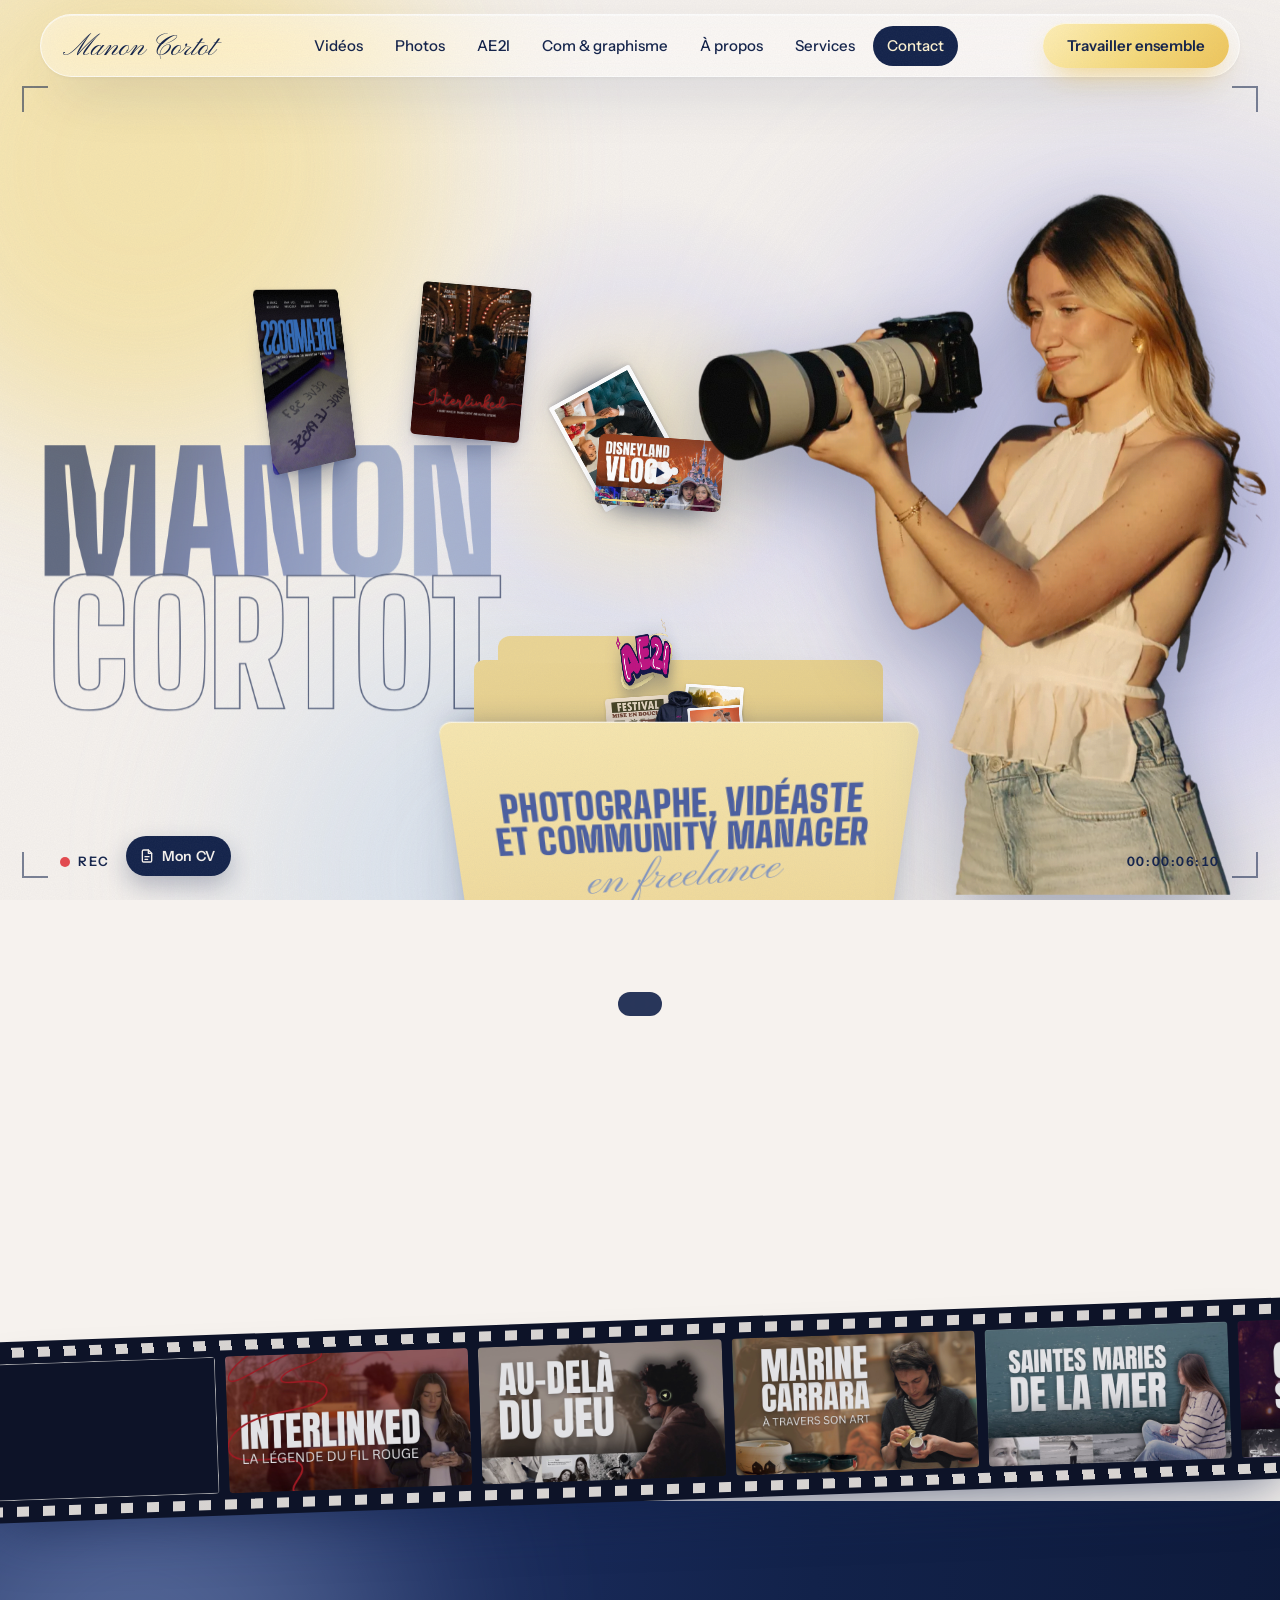
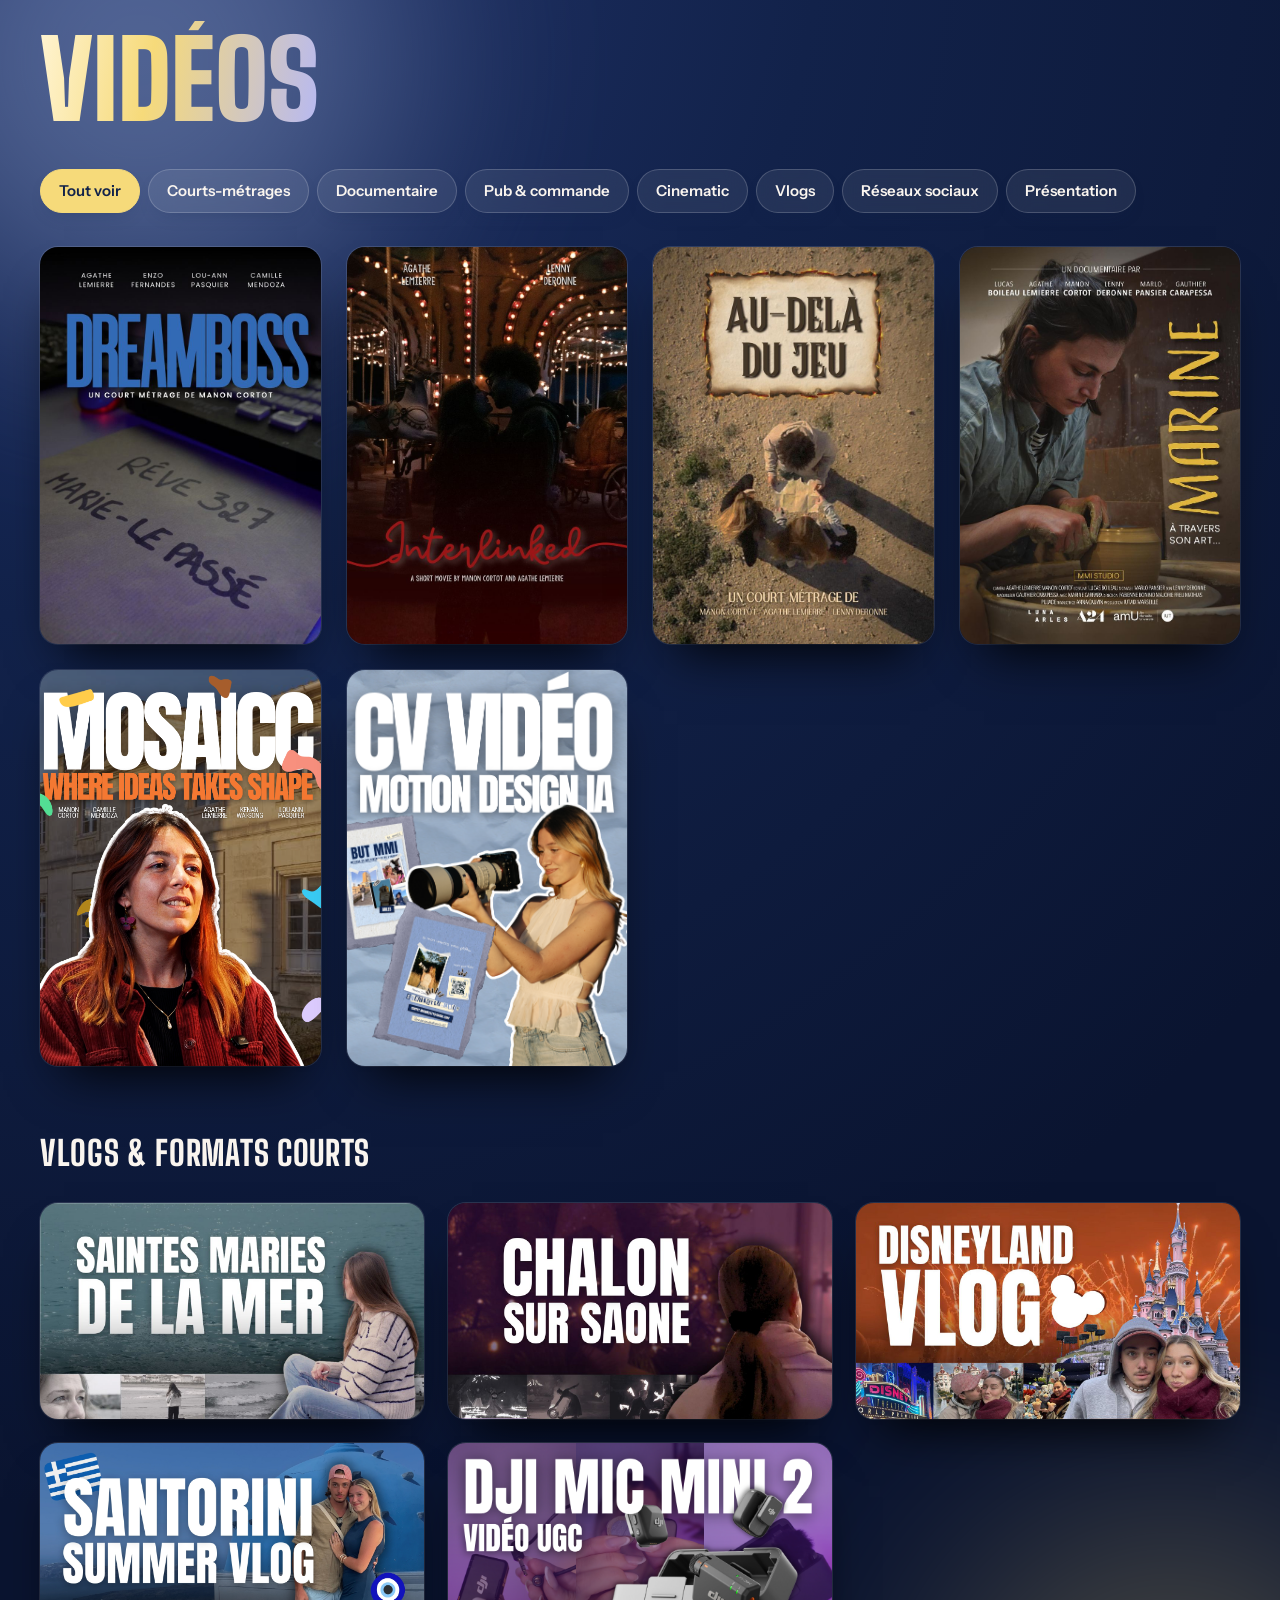
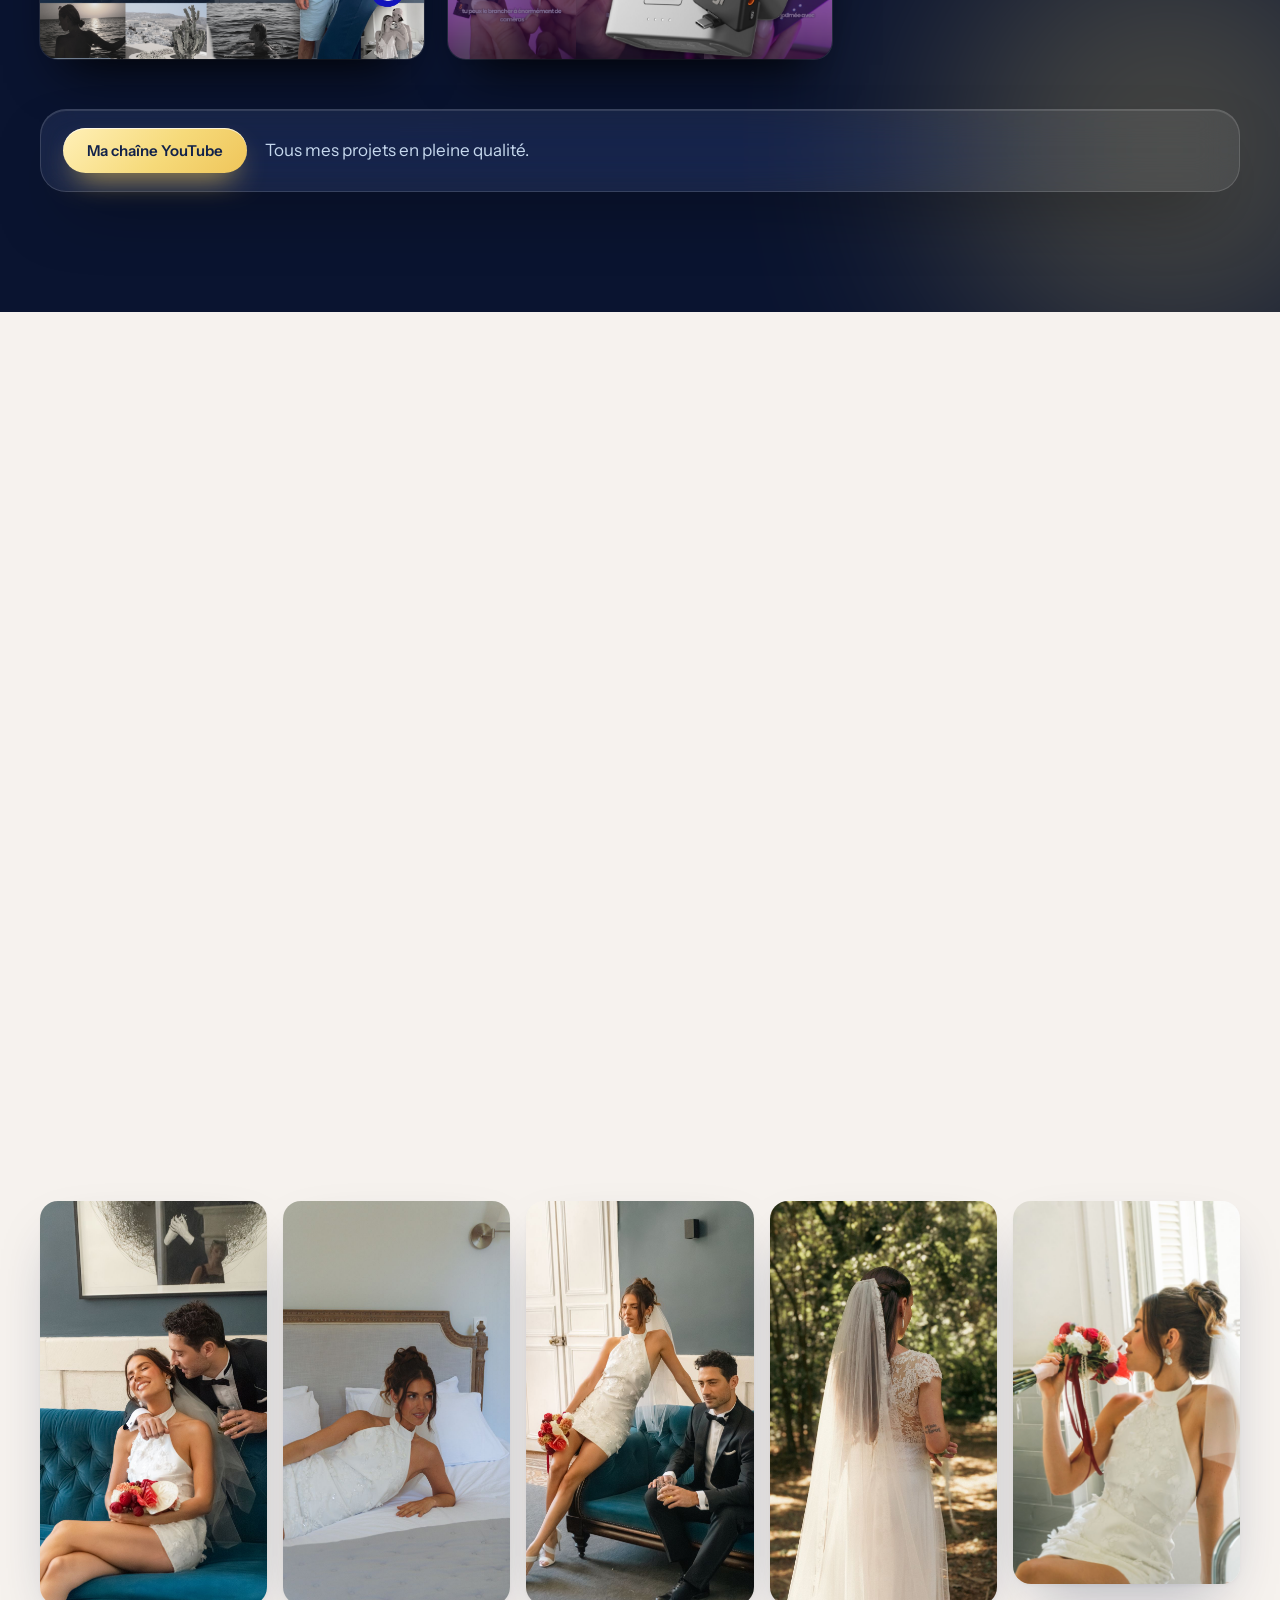
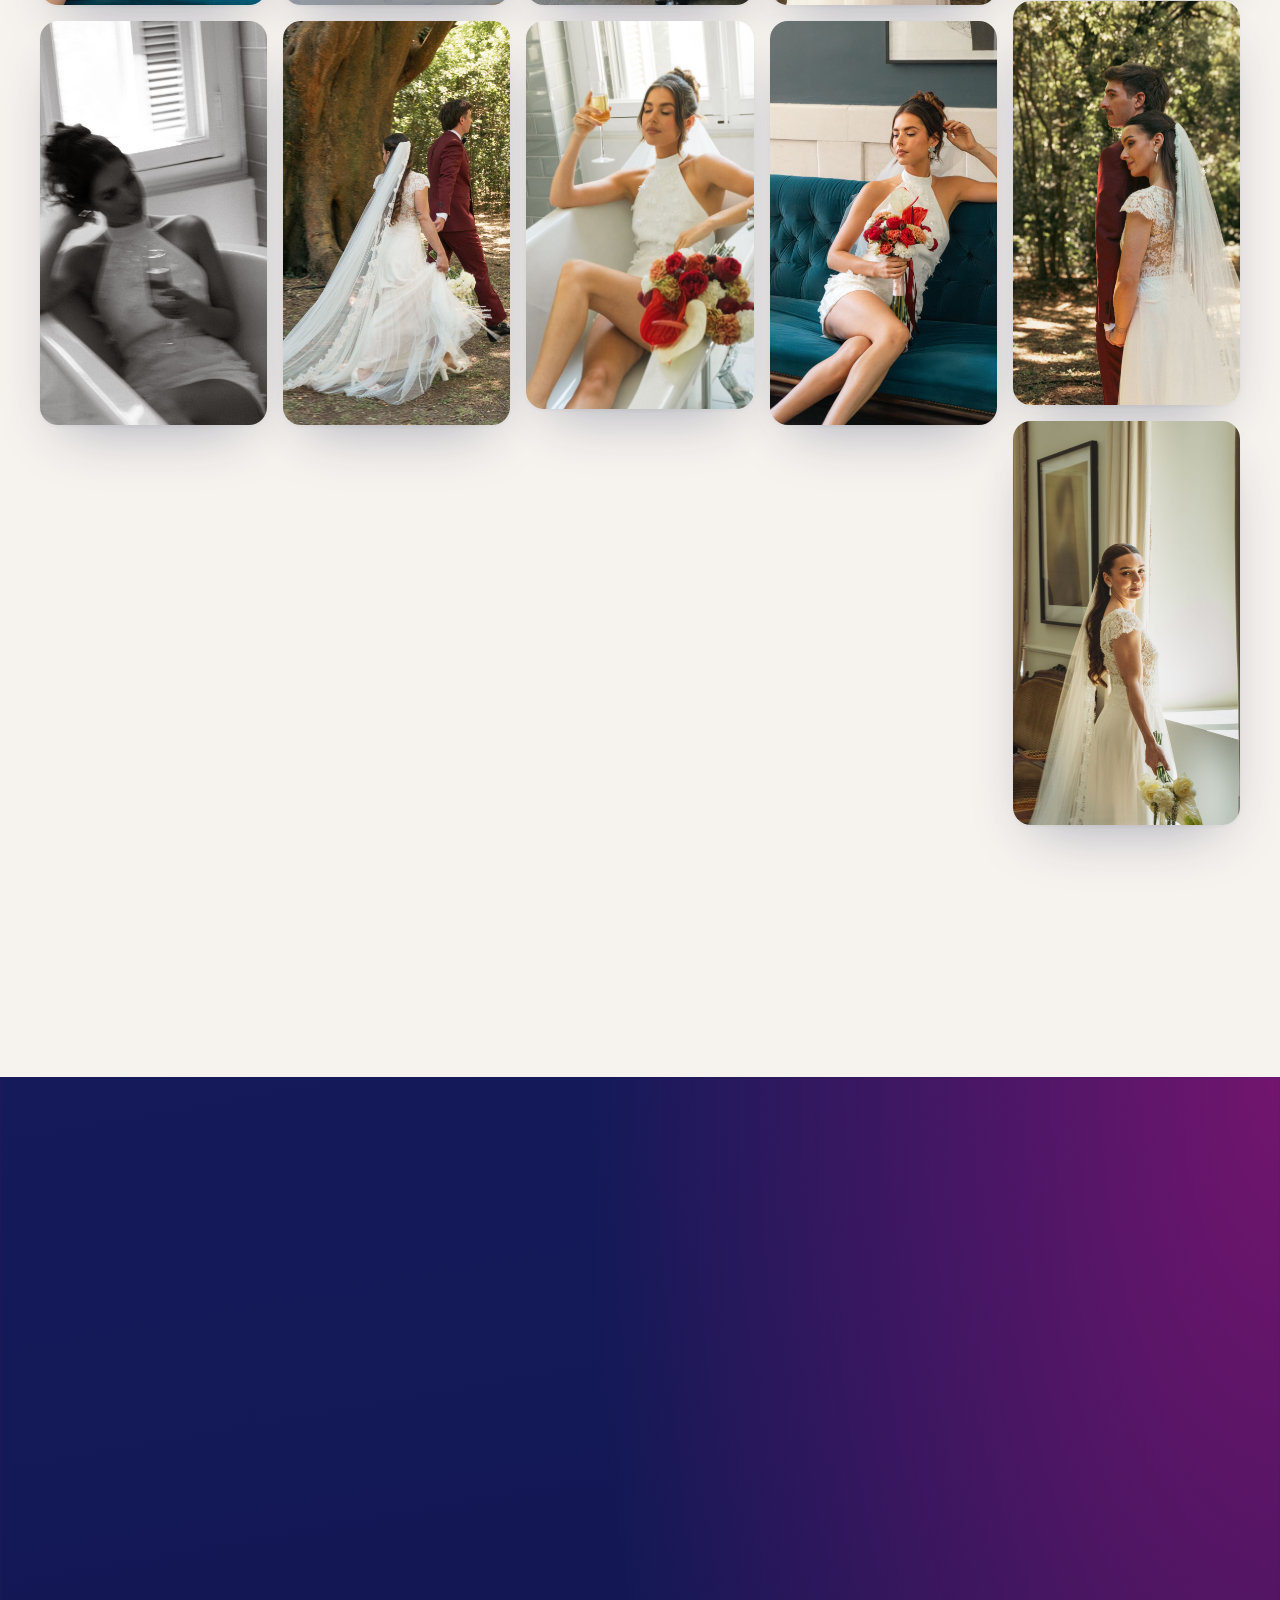
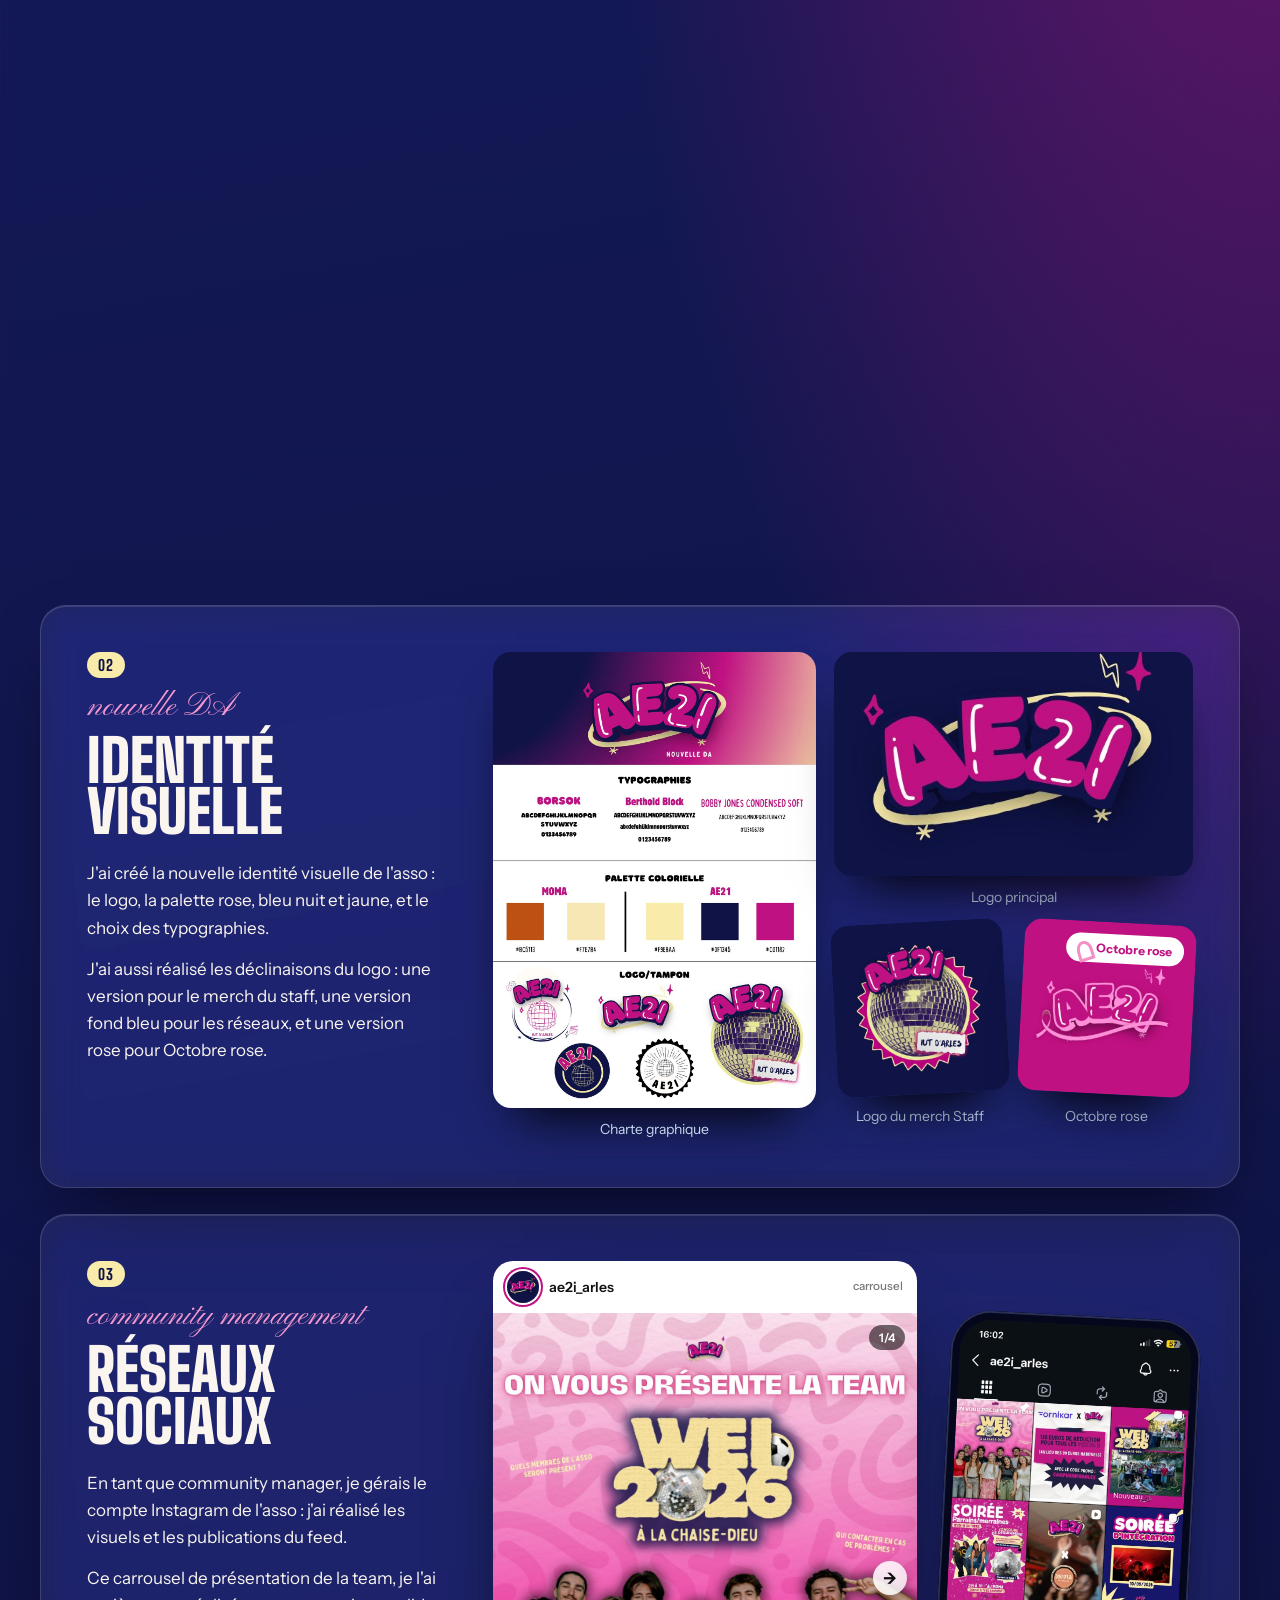
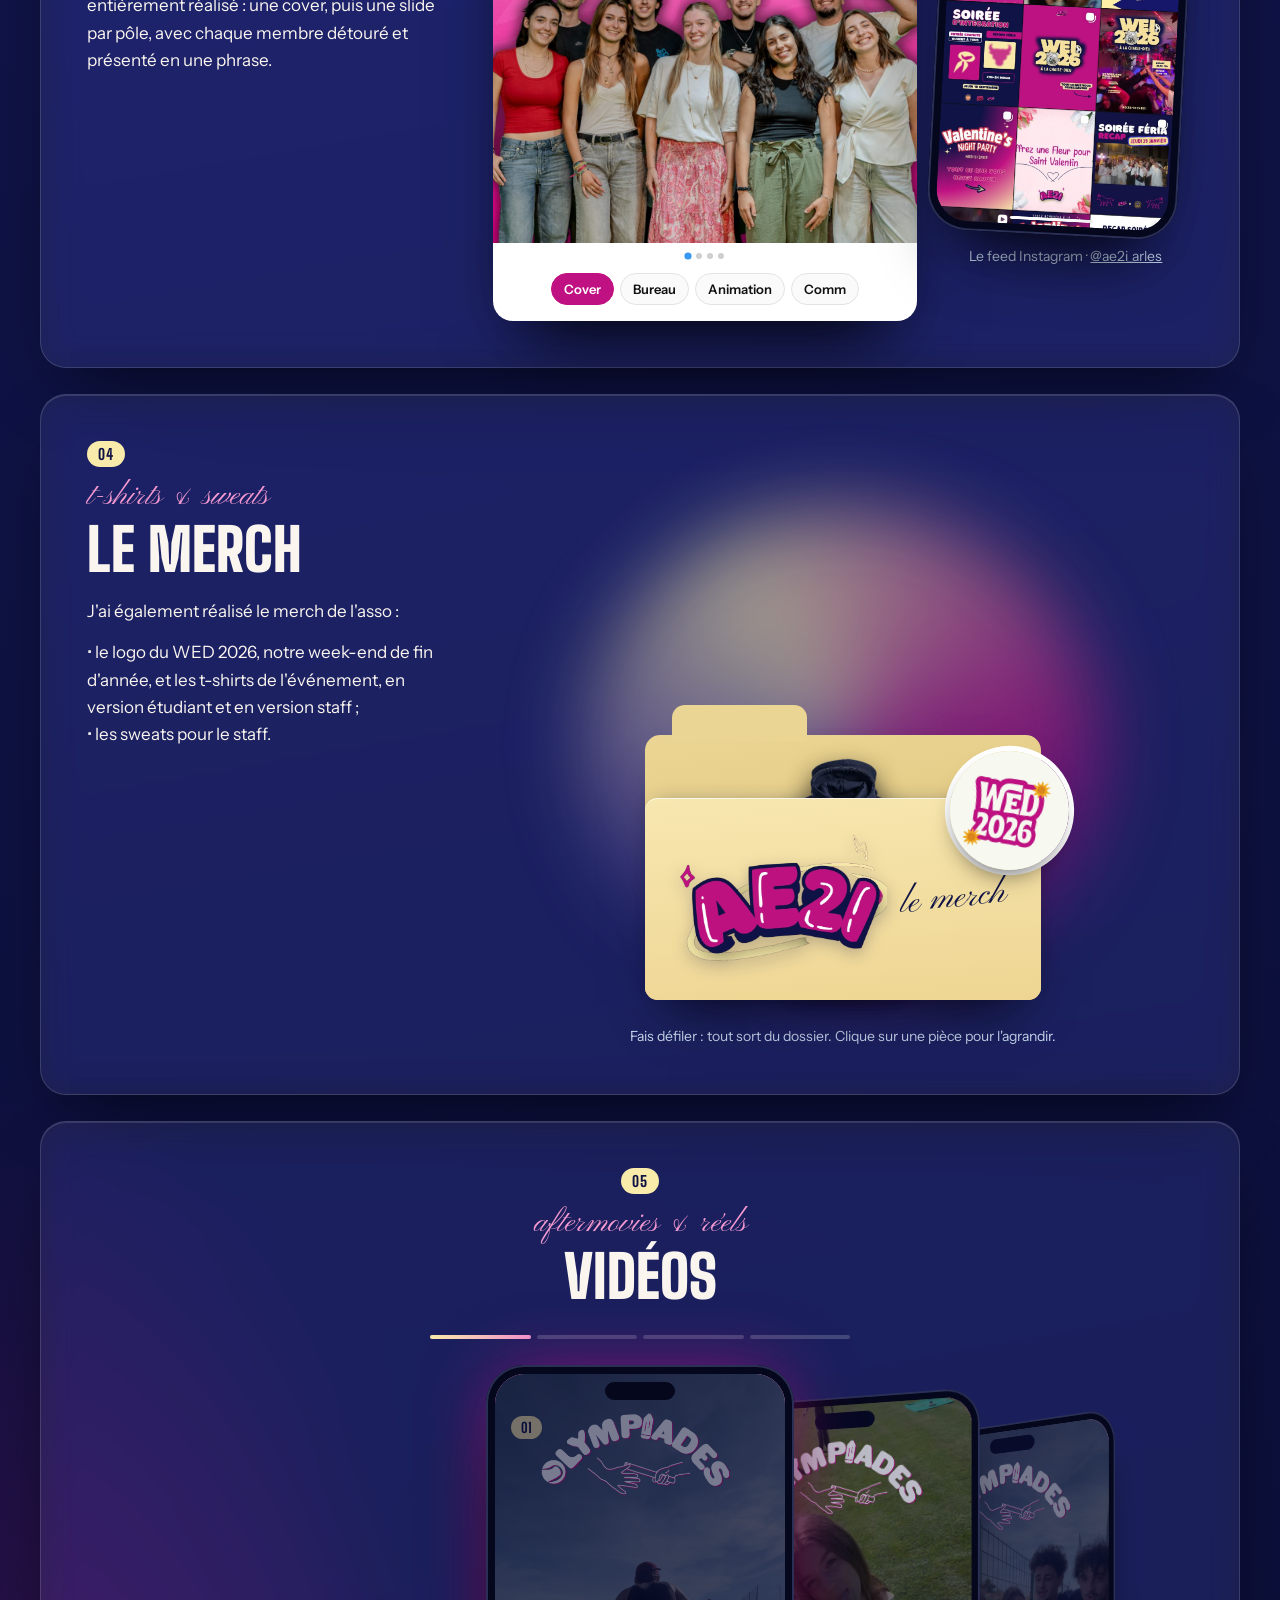
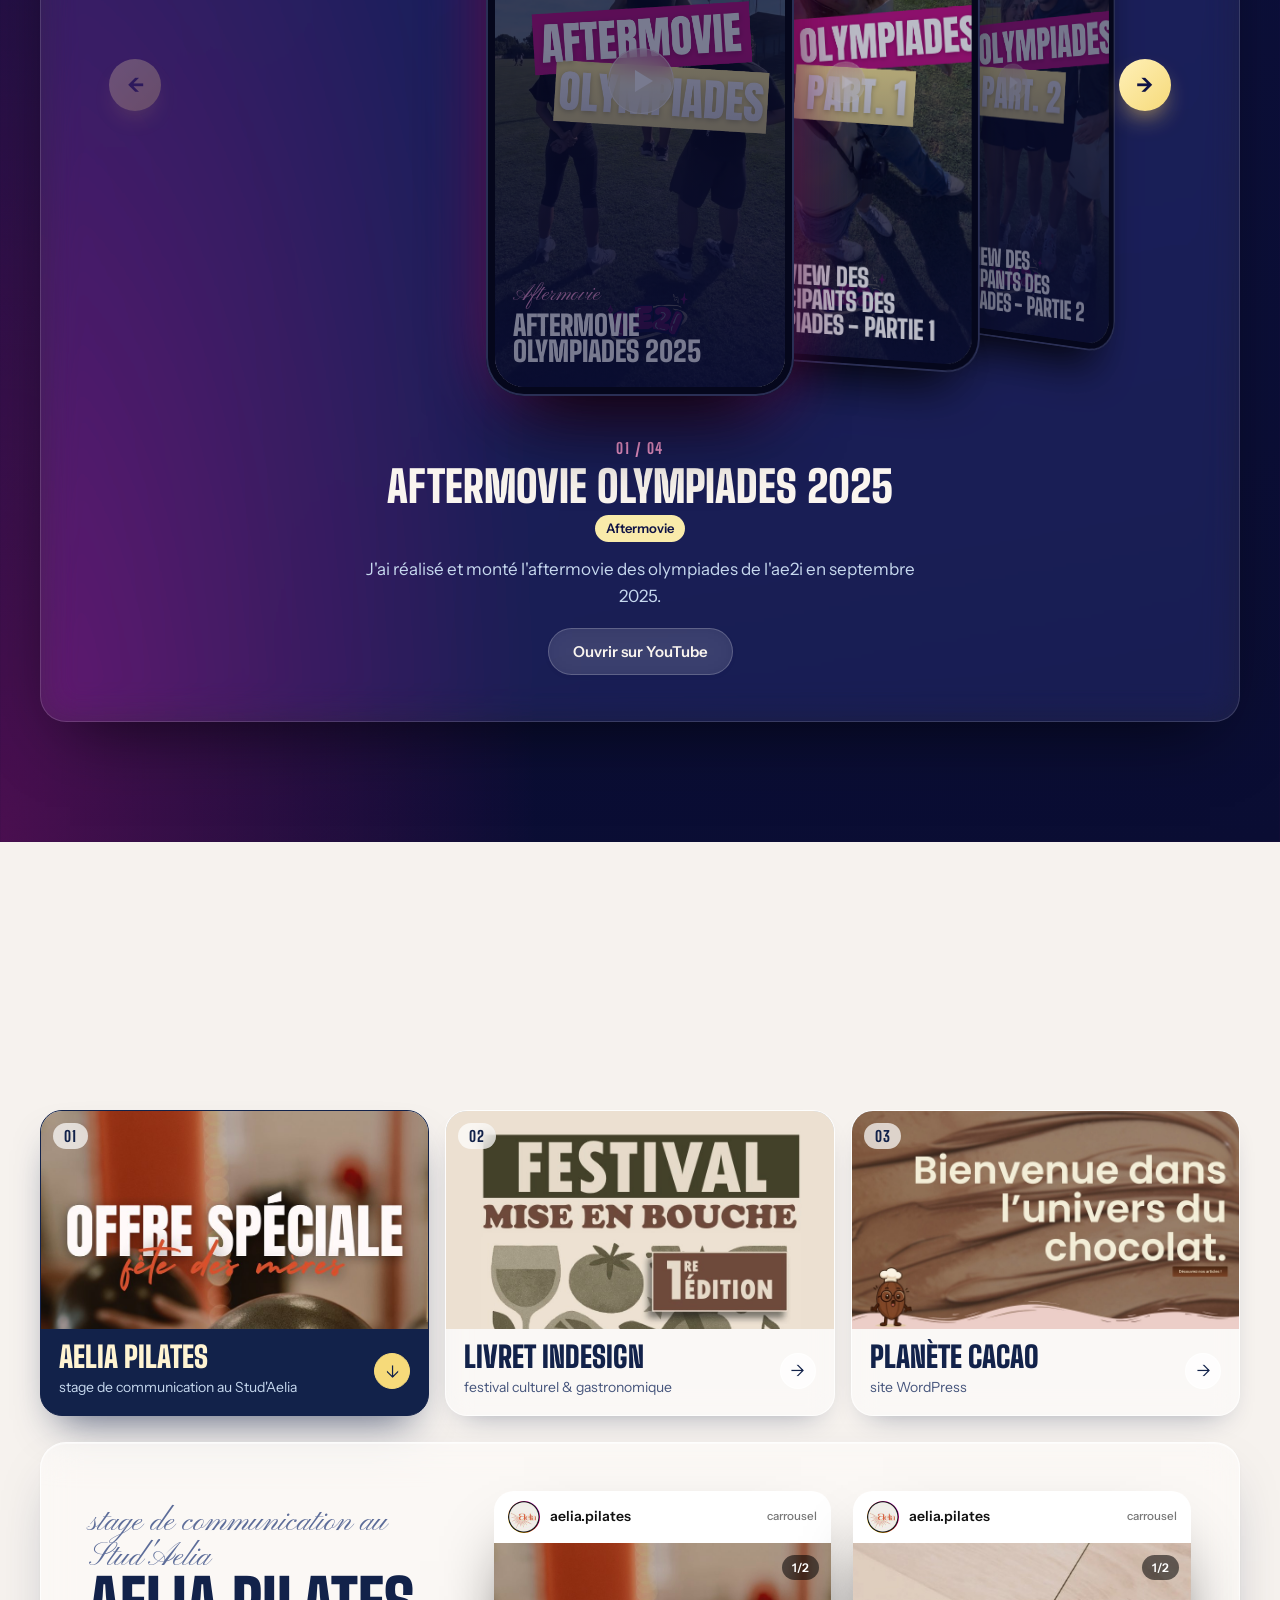
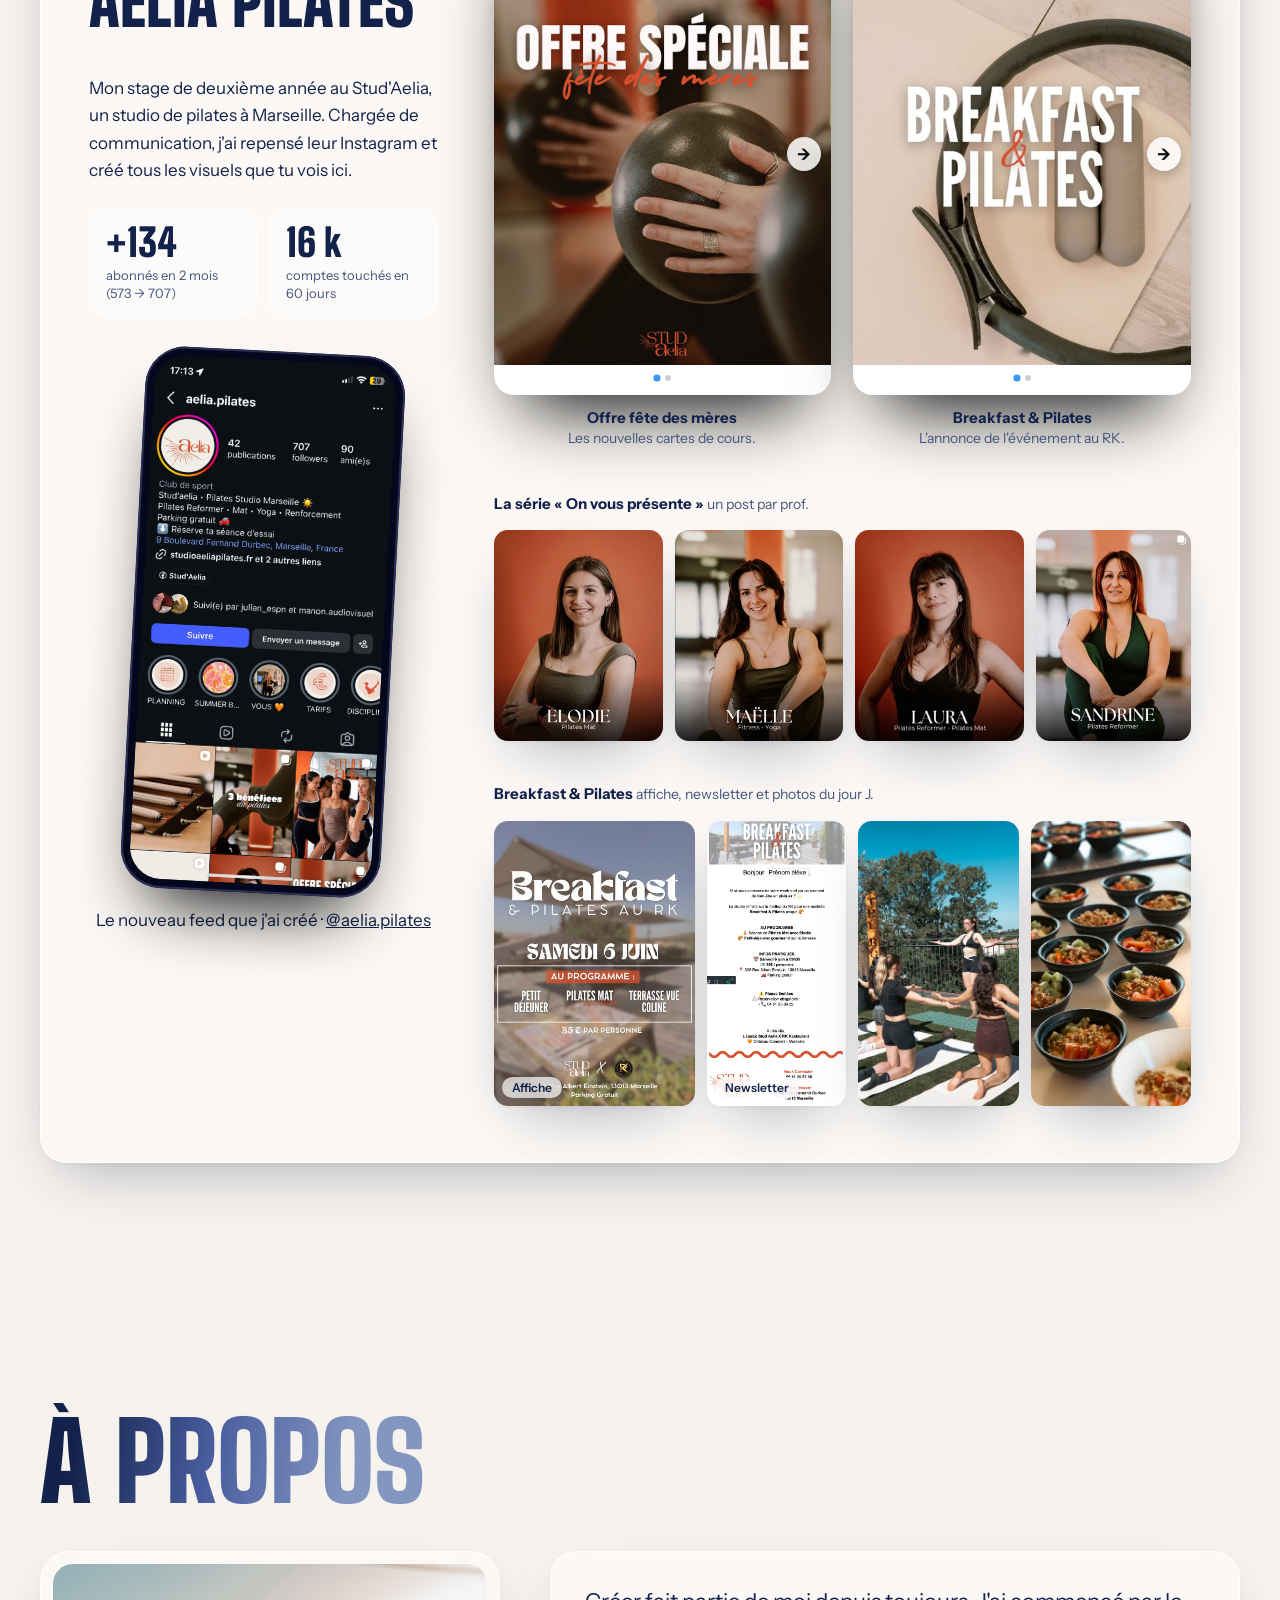
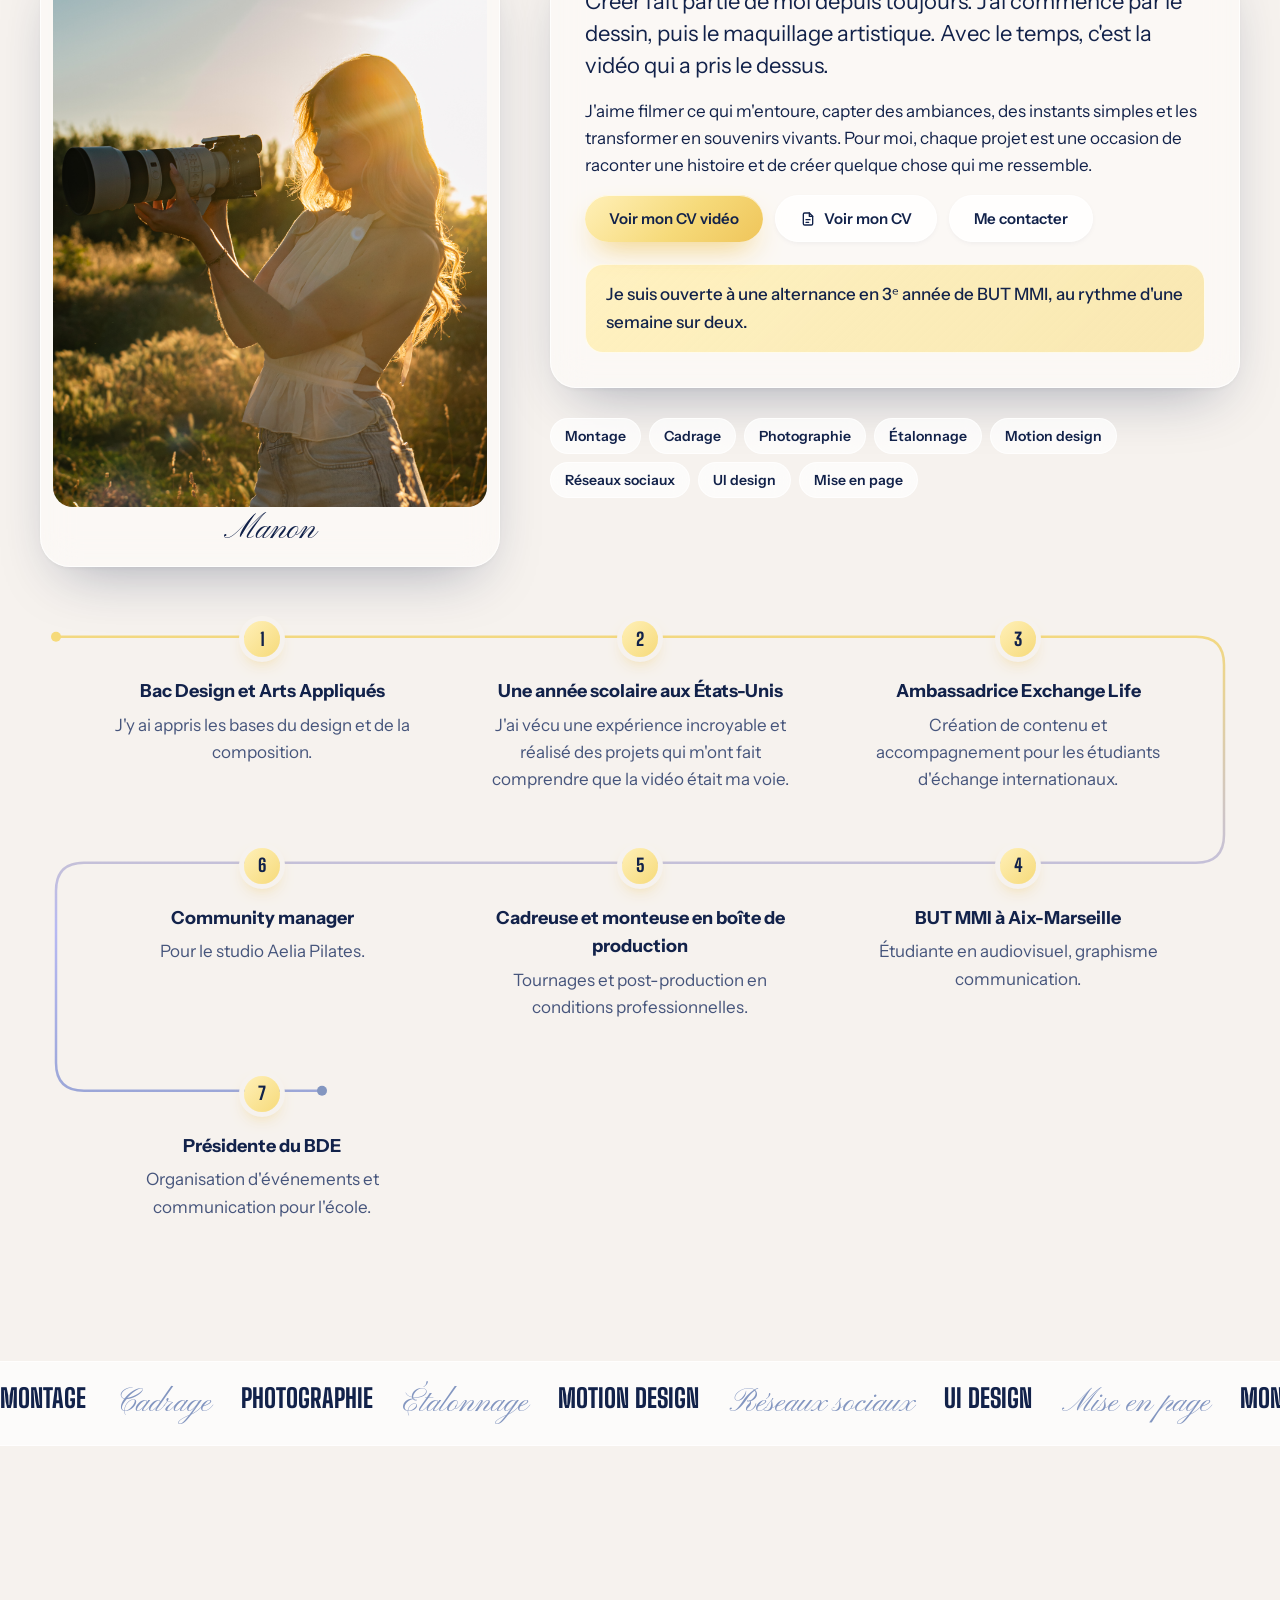
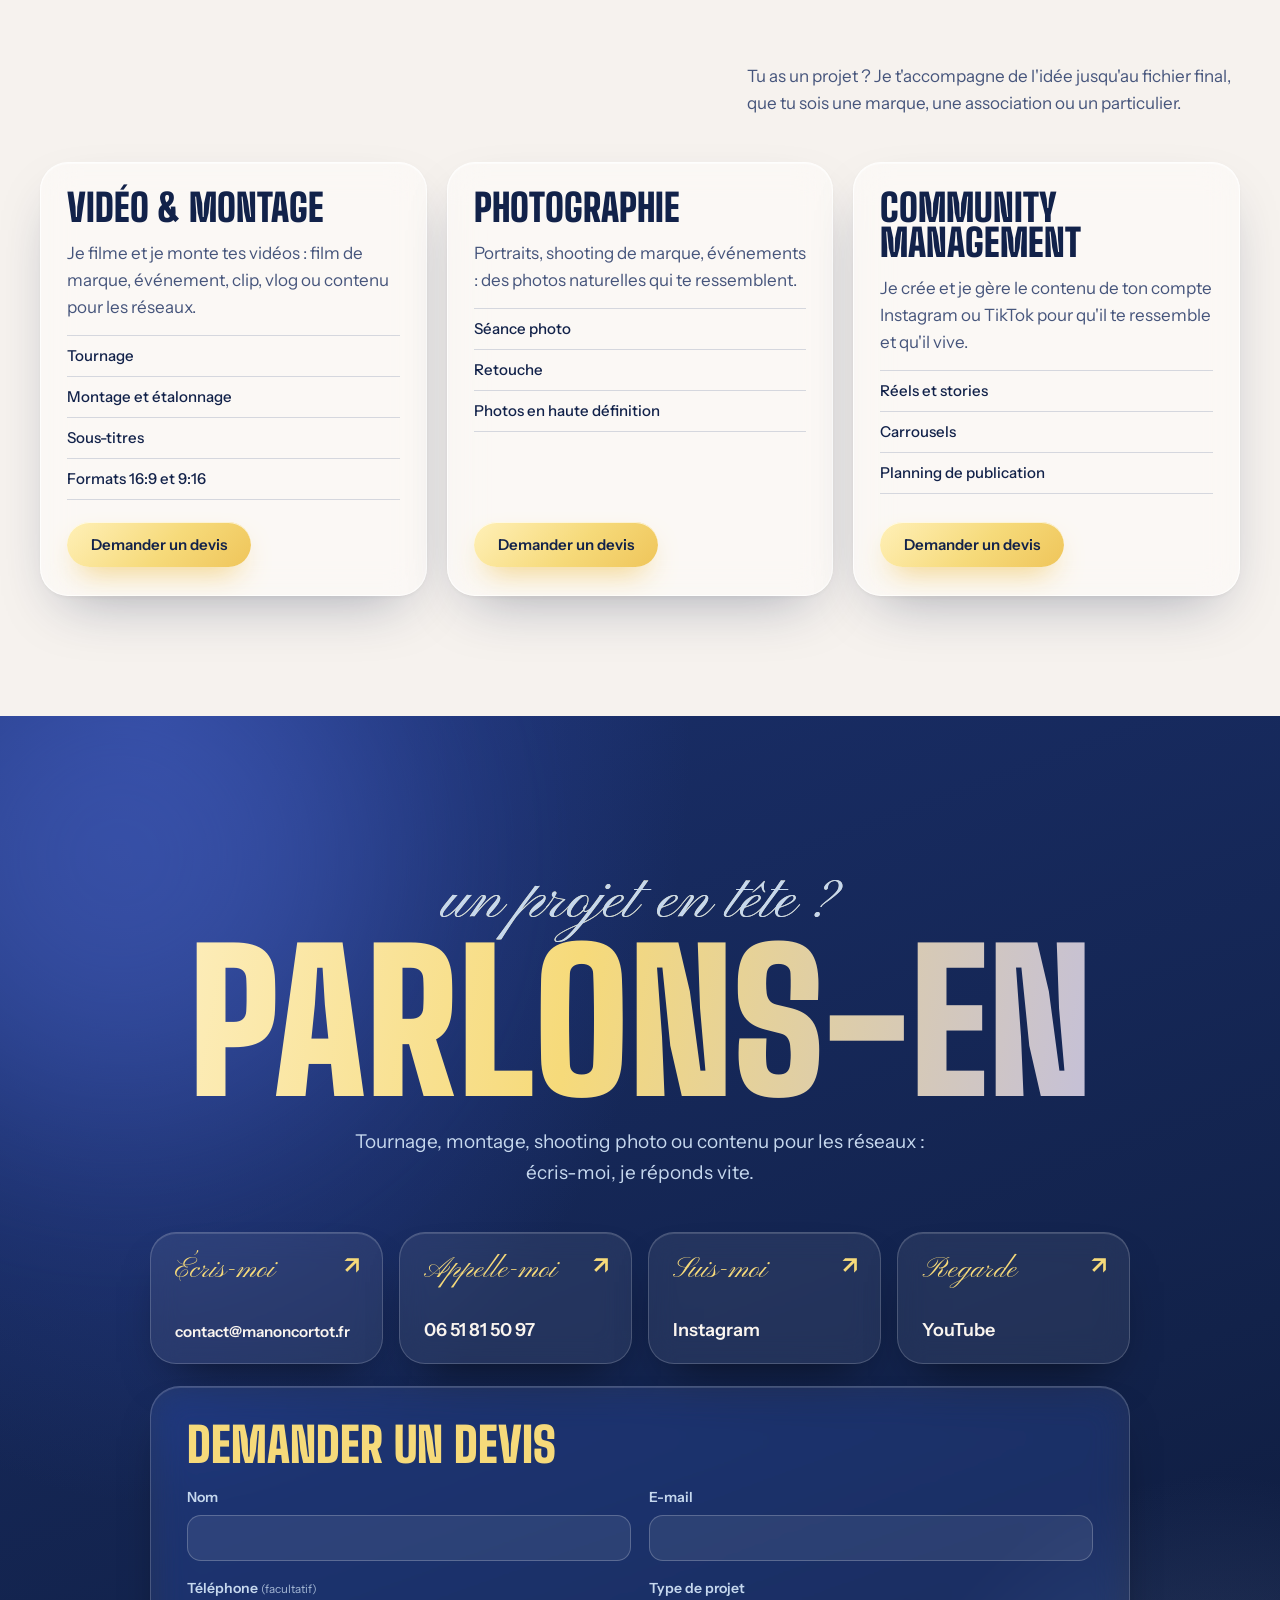
==== commit c3fd195a: "Accueil : métier du dossier dans le bleu du N de MANON Co-Authored-By: Claude Opus 5.5 <noreply@anth" ====
--- a/index.html
+++ b/index.html
@@ -153,7 +153,7 @@
 /* le métier sur le dossier, à la place de « portfolio » : en grosses lettres épaisses comme le nom, sur deux lignes centrées,
    et « en freelance » à la plume qui vient se poser dessous en débordant un peu, comme une signature */
 .ac-face.metier{padding:4.5% 3% 0}
-.ac-face .ac-metier{flex:1;margin:0;text-align:center;text-wrap:balance;font:900 calc(var(--dw) * .086)/.95 var(--display);text-transform:uppercase;letter-spacing:.01em;transform:rotate(-2deg)}
+.ac-face .ac-metier{flex:1;margin:0;text-align:center;text-wrap:balance;font:900 calc(var(--dw) * .086)/.95 var(--display);text-transform:uppercase;letter-spacing:.01em;color:#4A5EA0;transform:rotate(-2deg)}
 .ac-face .ac-metier span{display:block;white-space:nowrap}
 .ac-face .ac-metier em{display:block;margin-top:.02em;font:400 1.25em/1 var(--script);text-transform:none;letter-spacing:0;font-style:normal;color:var(--pervenche);transform:rotate(-4deg)}
 .ac-moi{position:absolute;z-index:6;right:1%;bottom:0;height:78%;width:auto;max-width:none;pointer-events:none;filter:drop-shadow(0 30px 40px rgba(18,34,74,.35));will-change:translate}
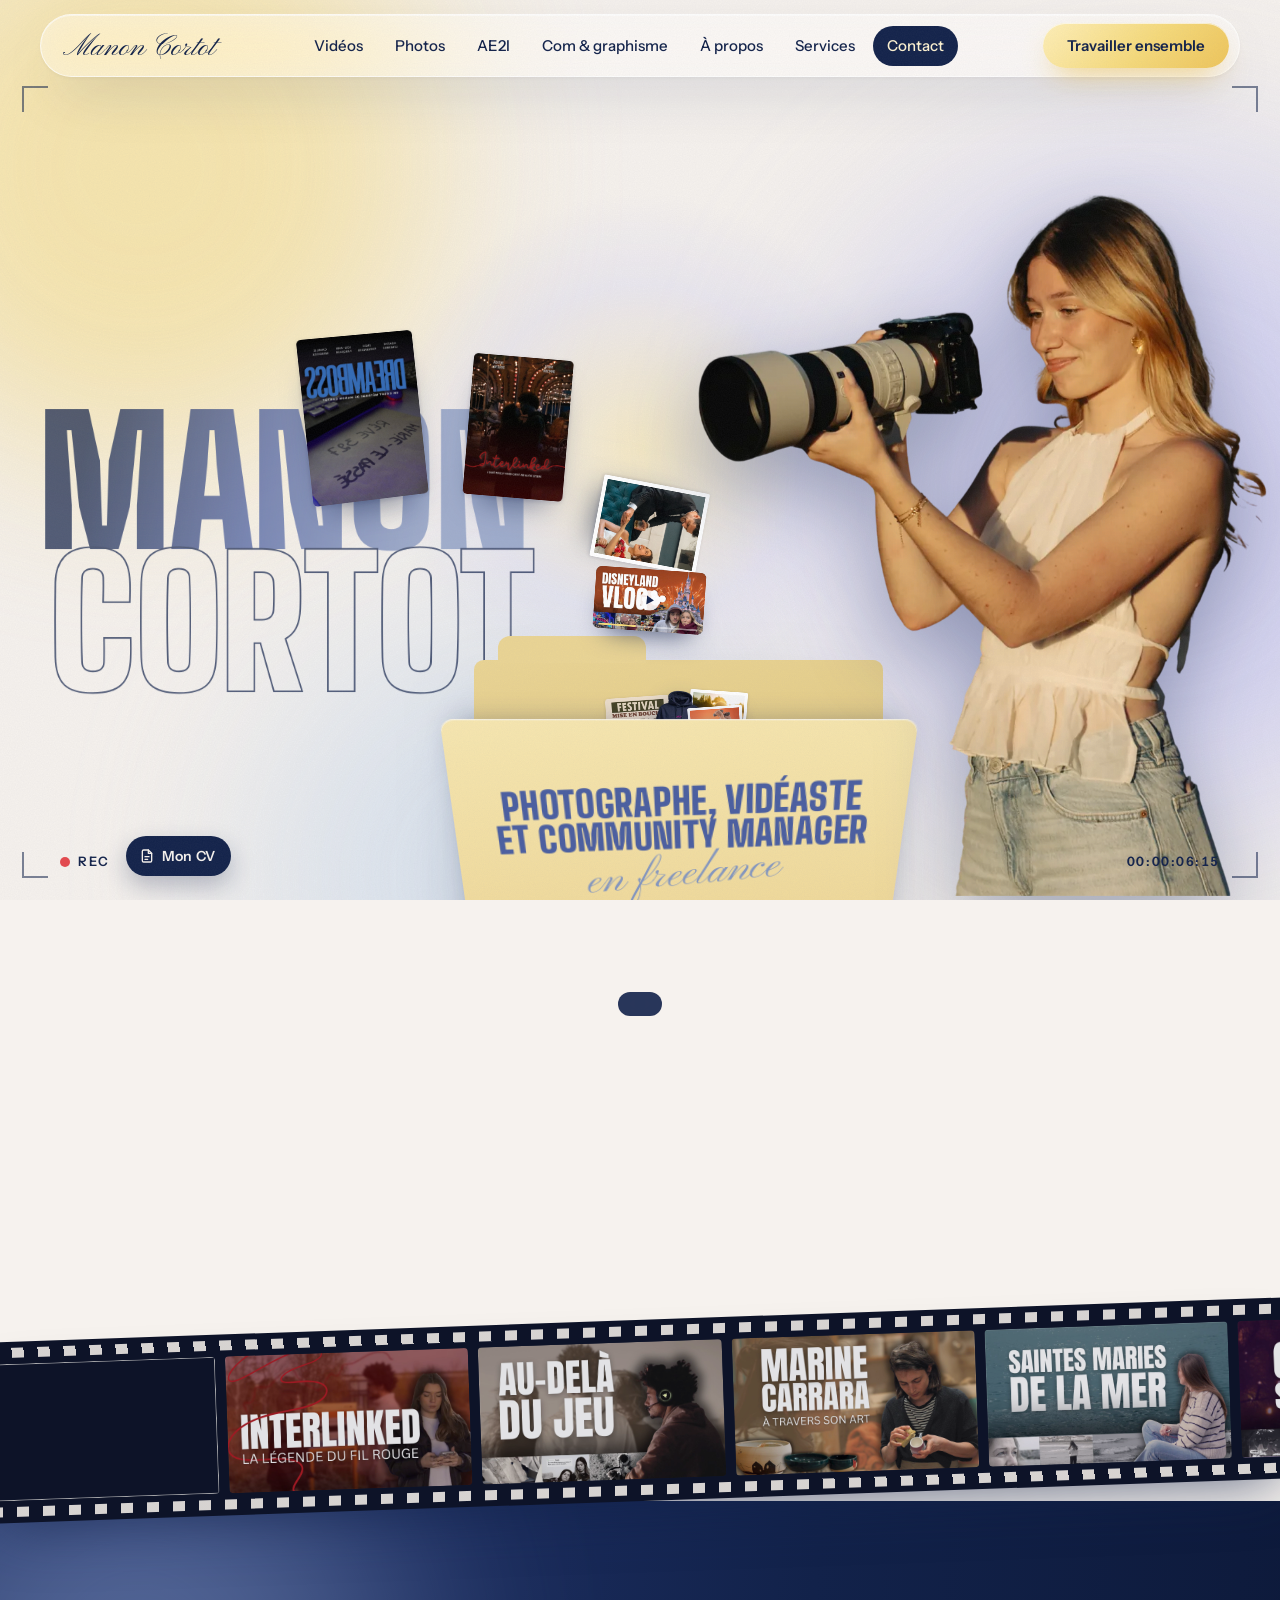
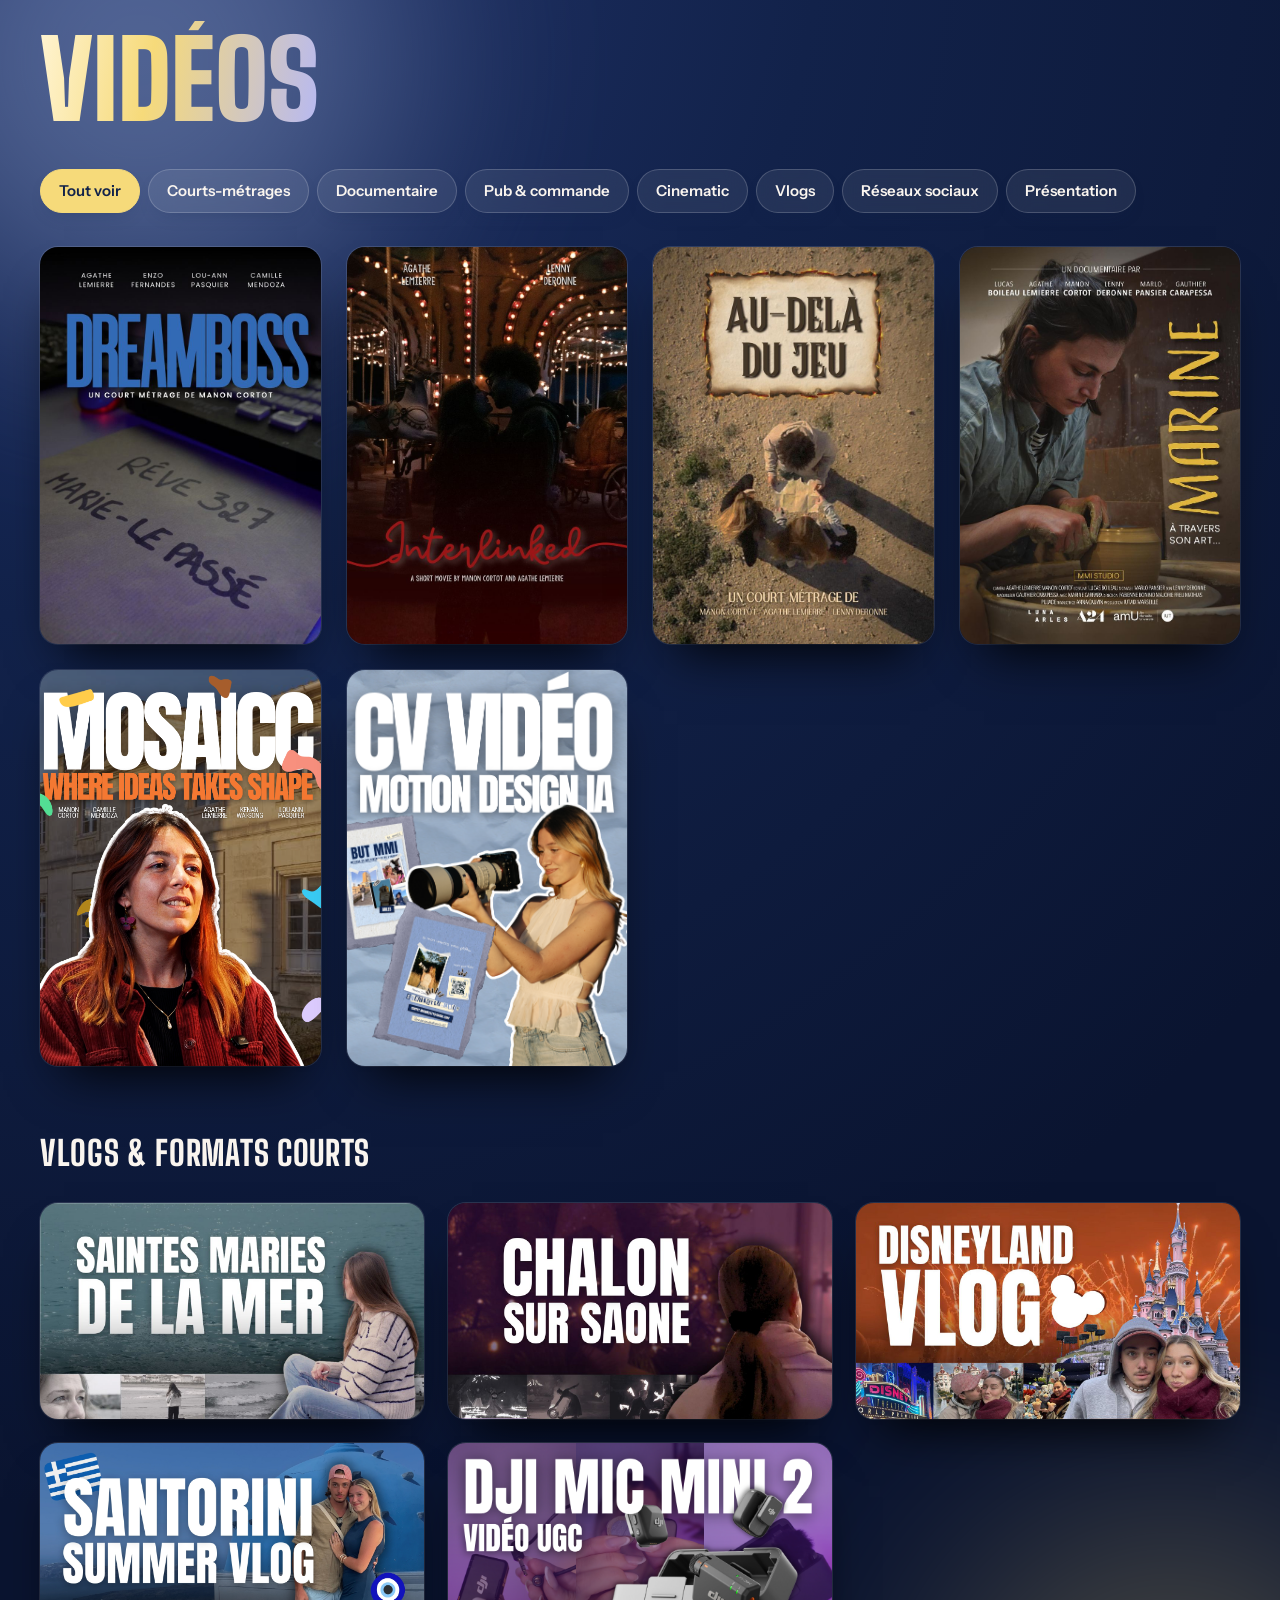
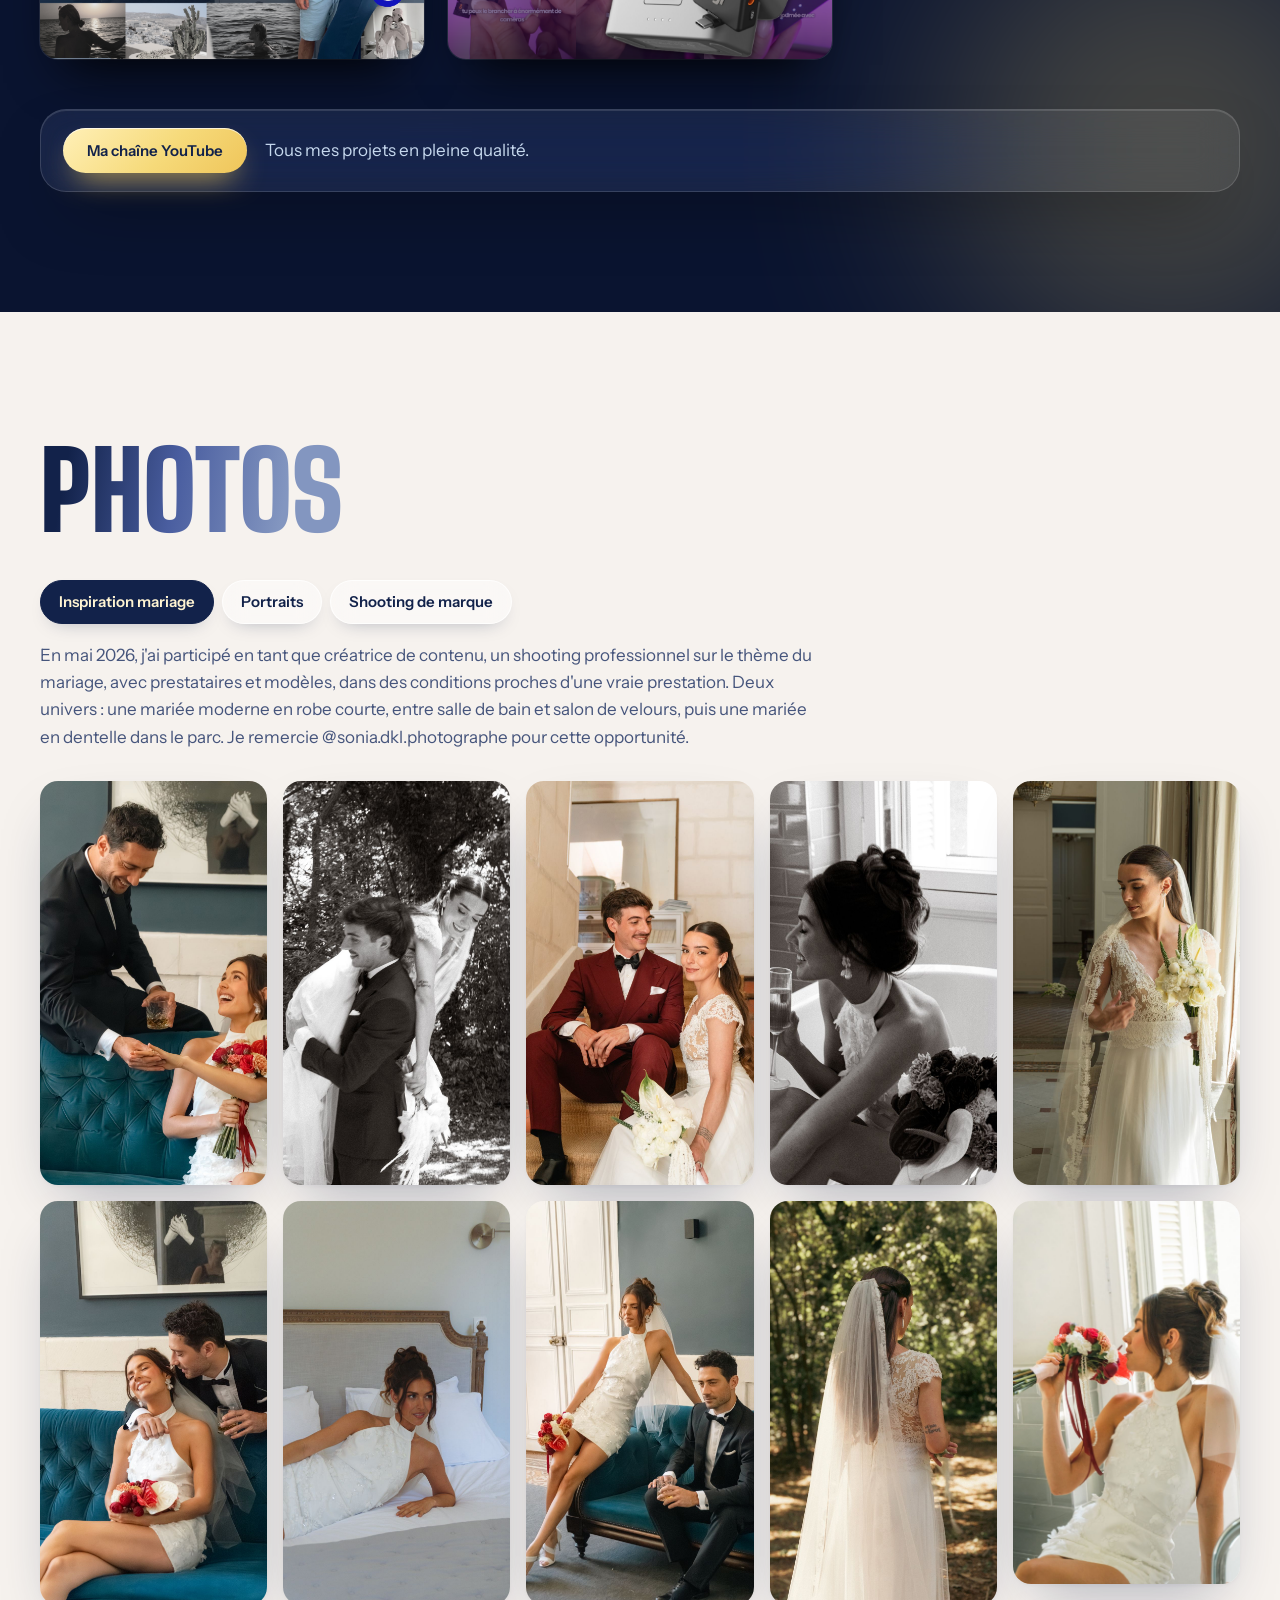
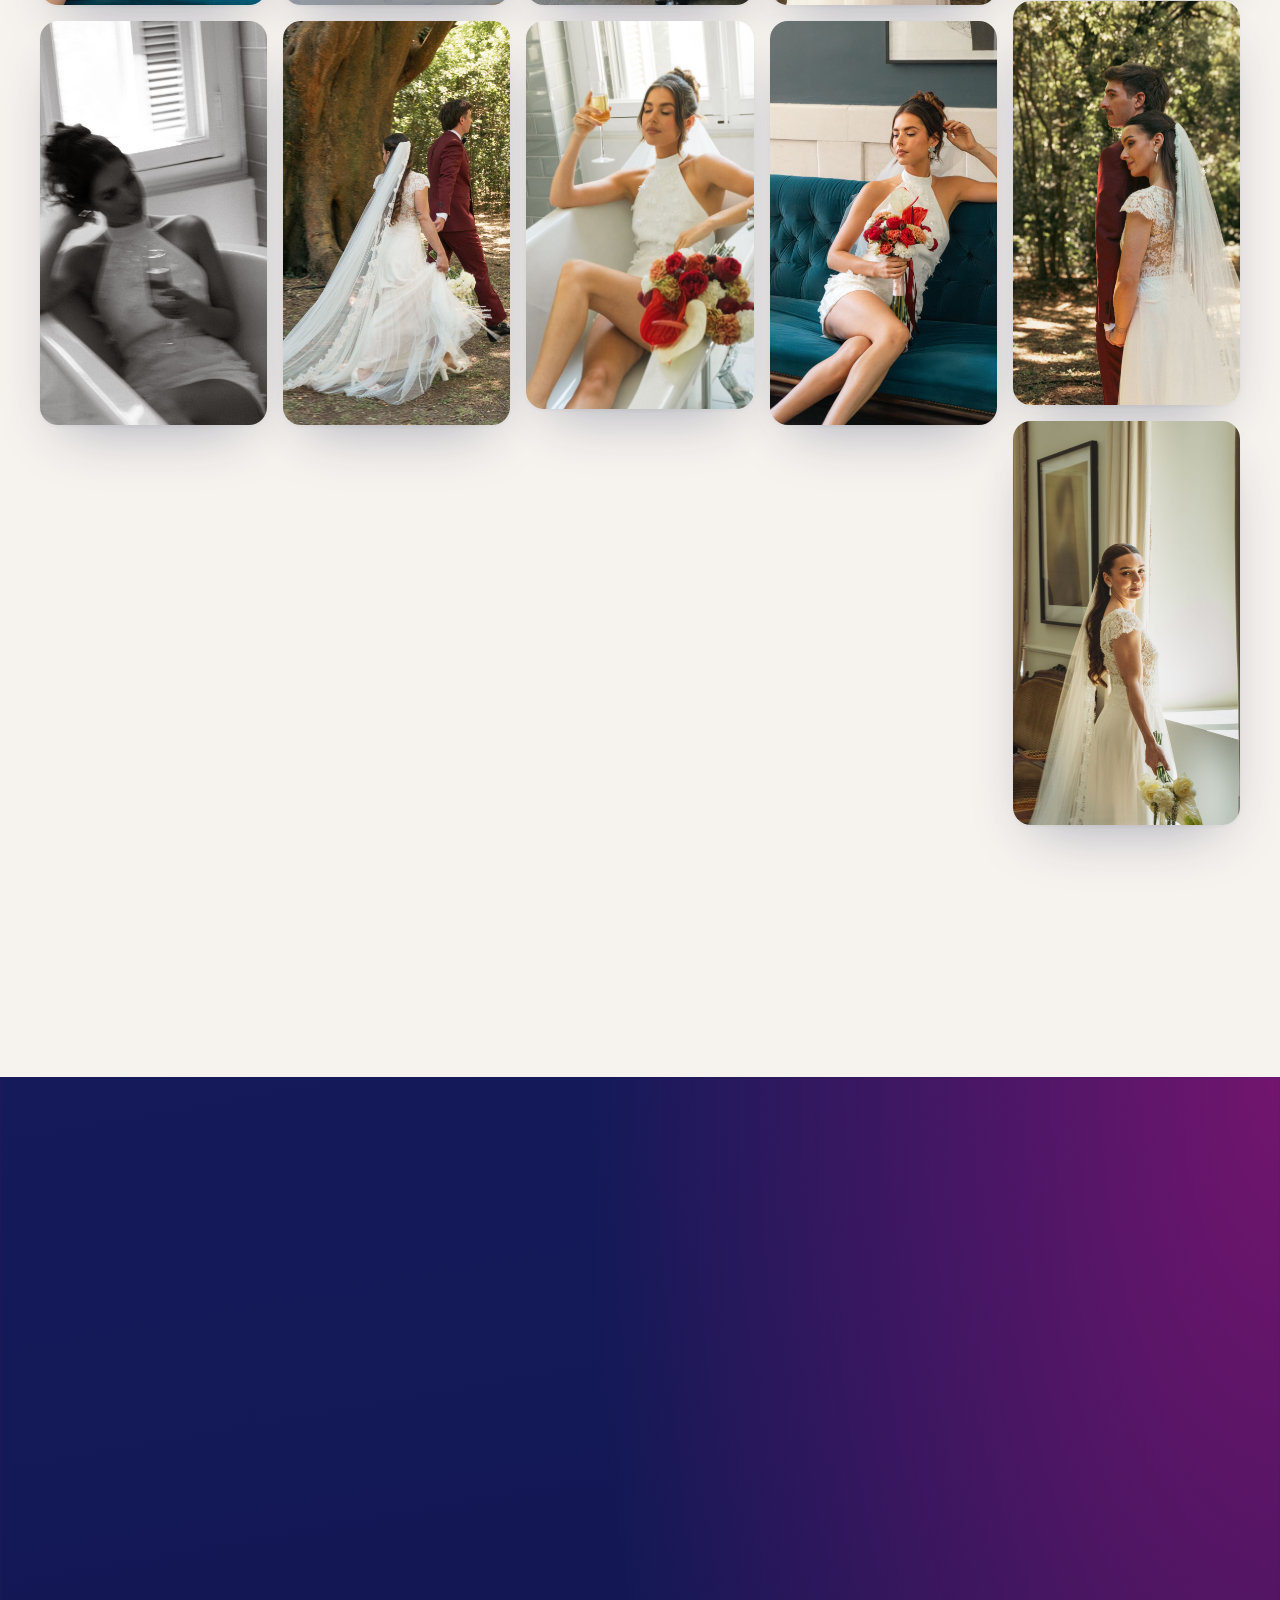
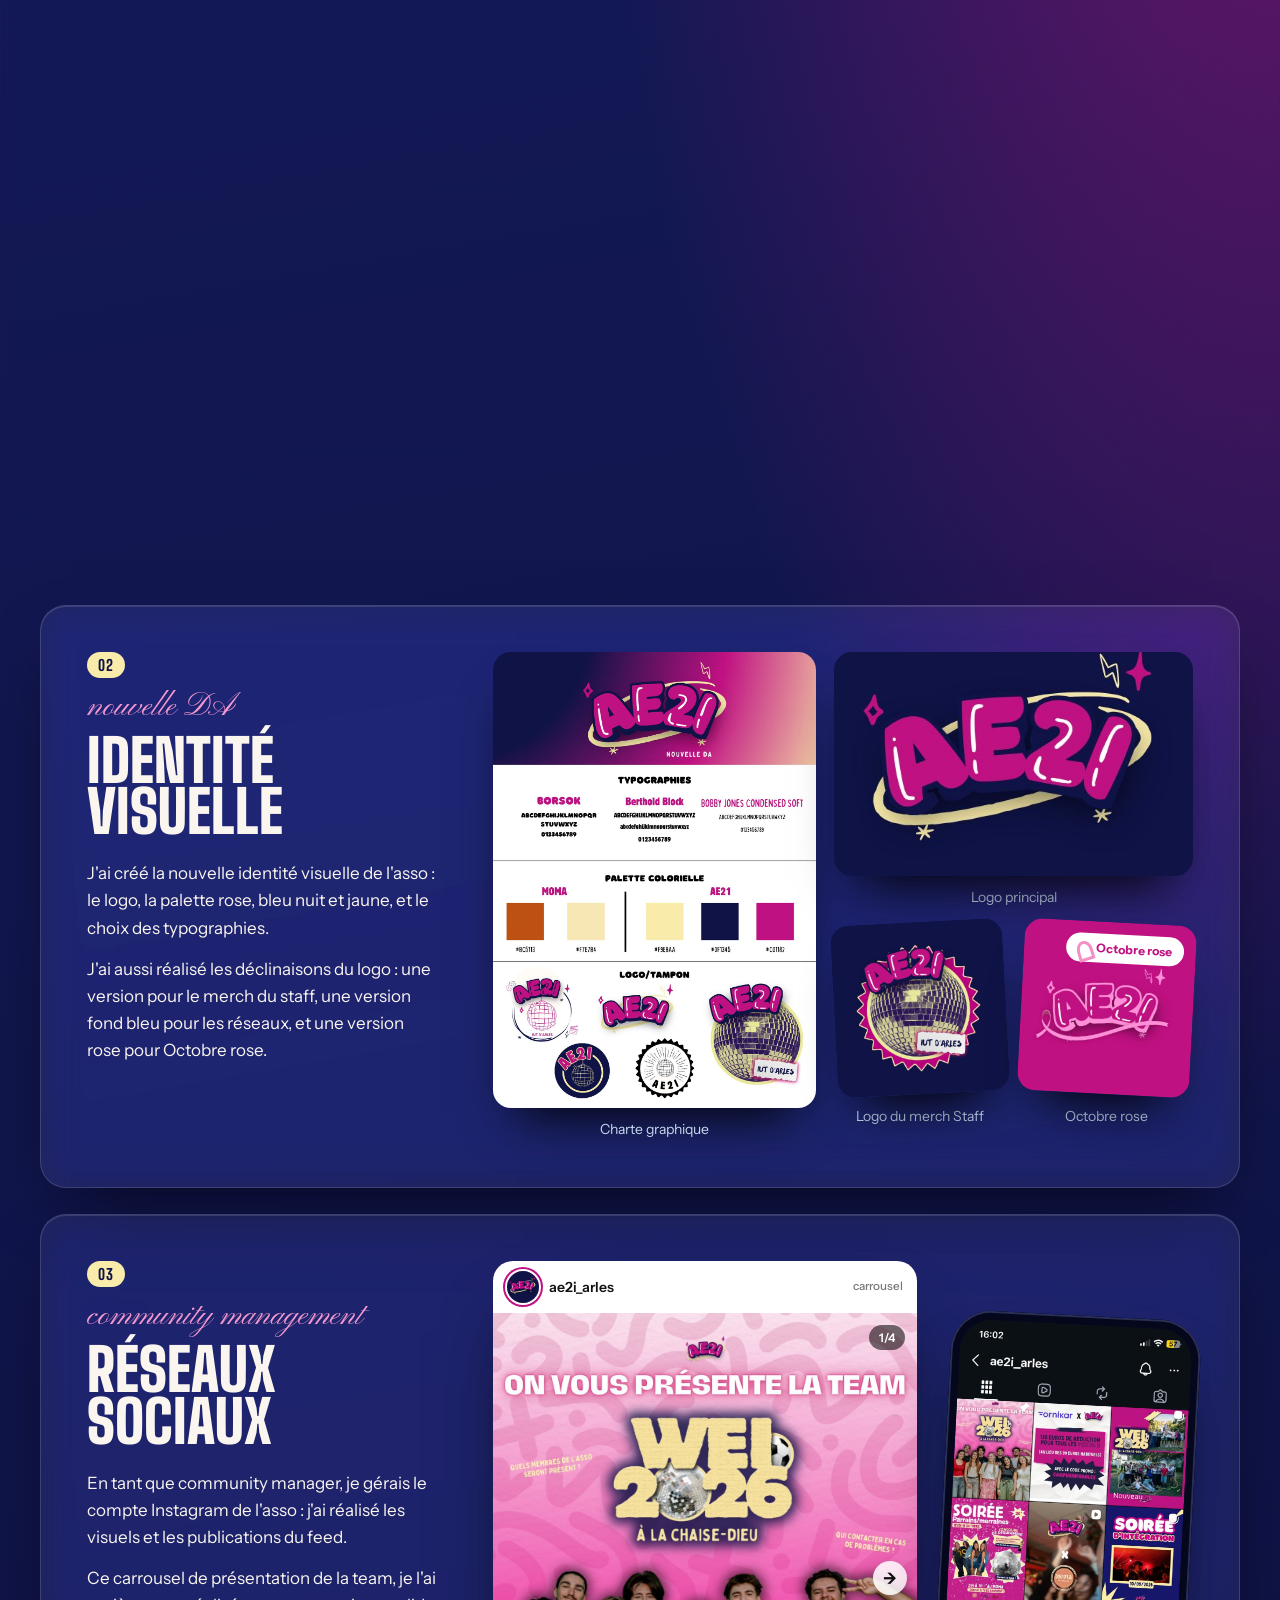
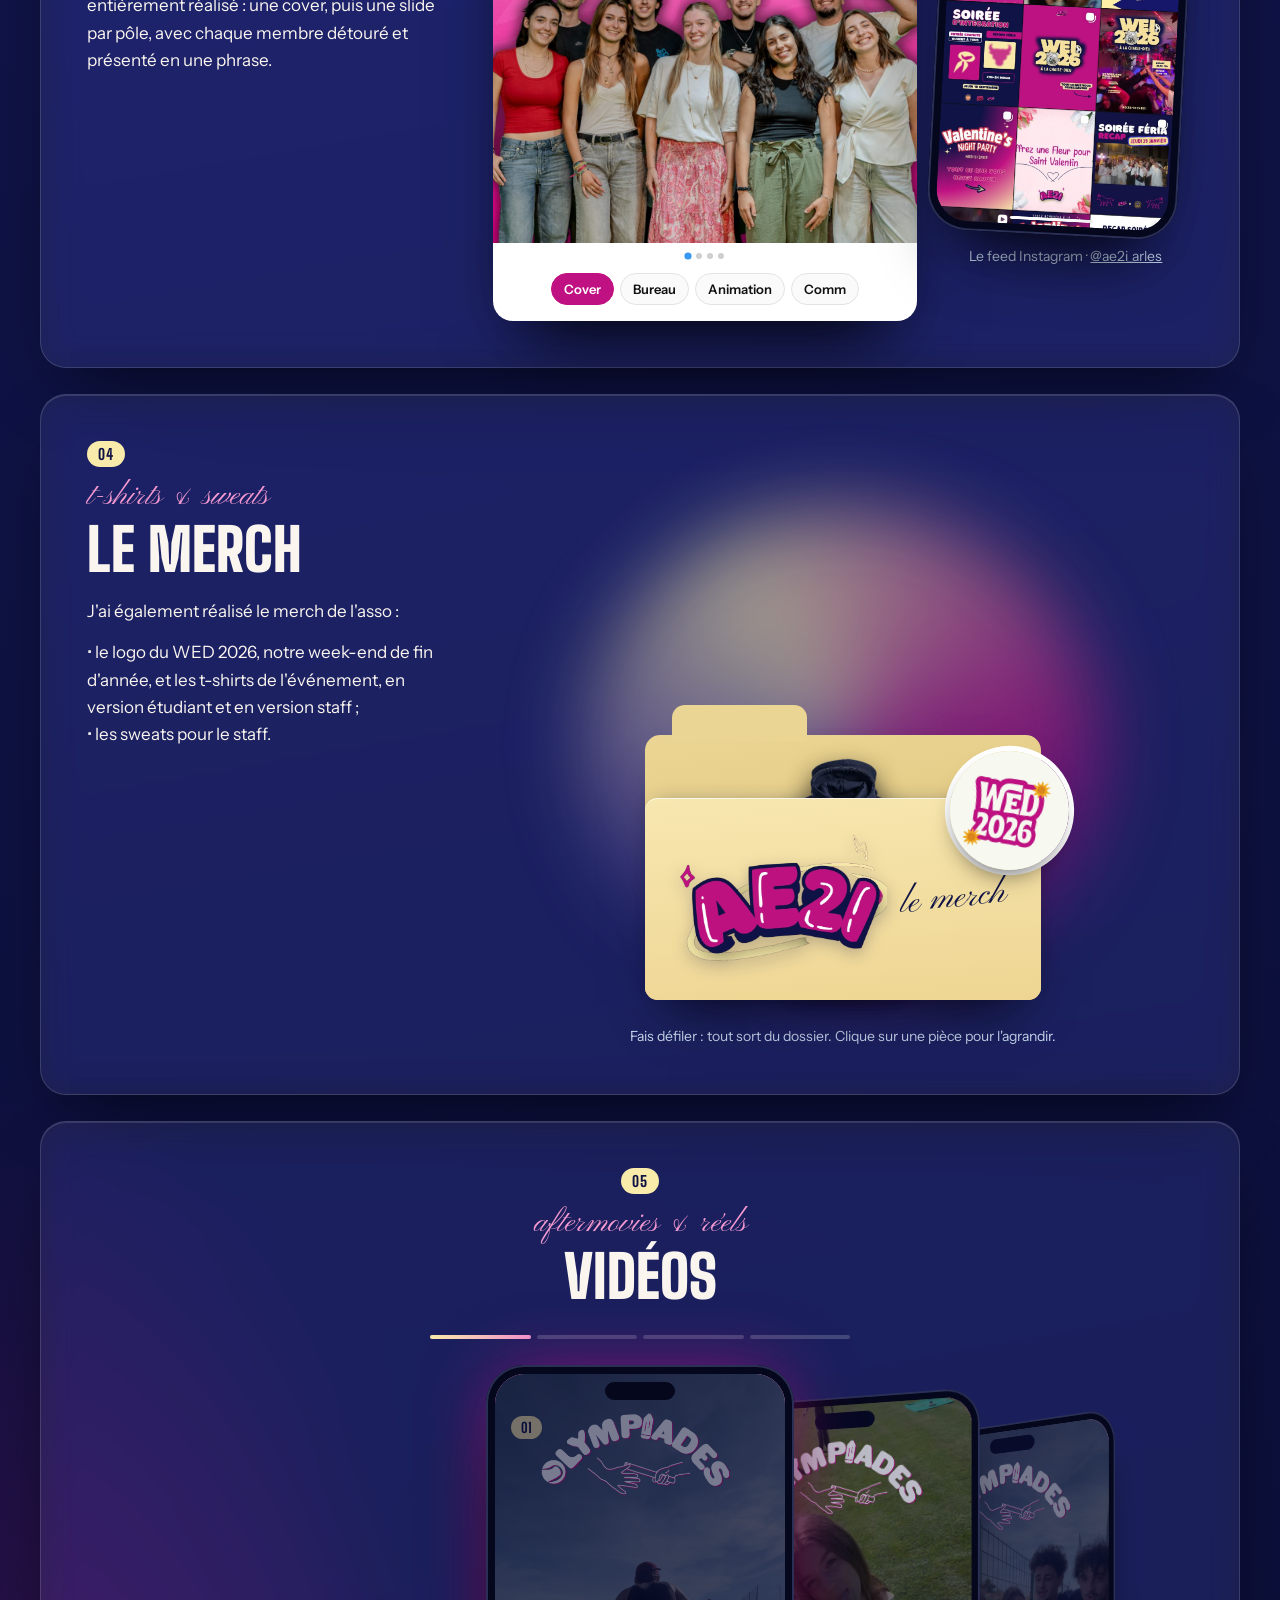
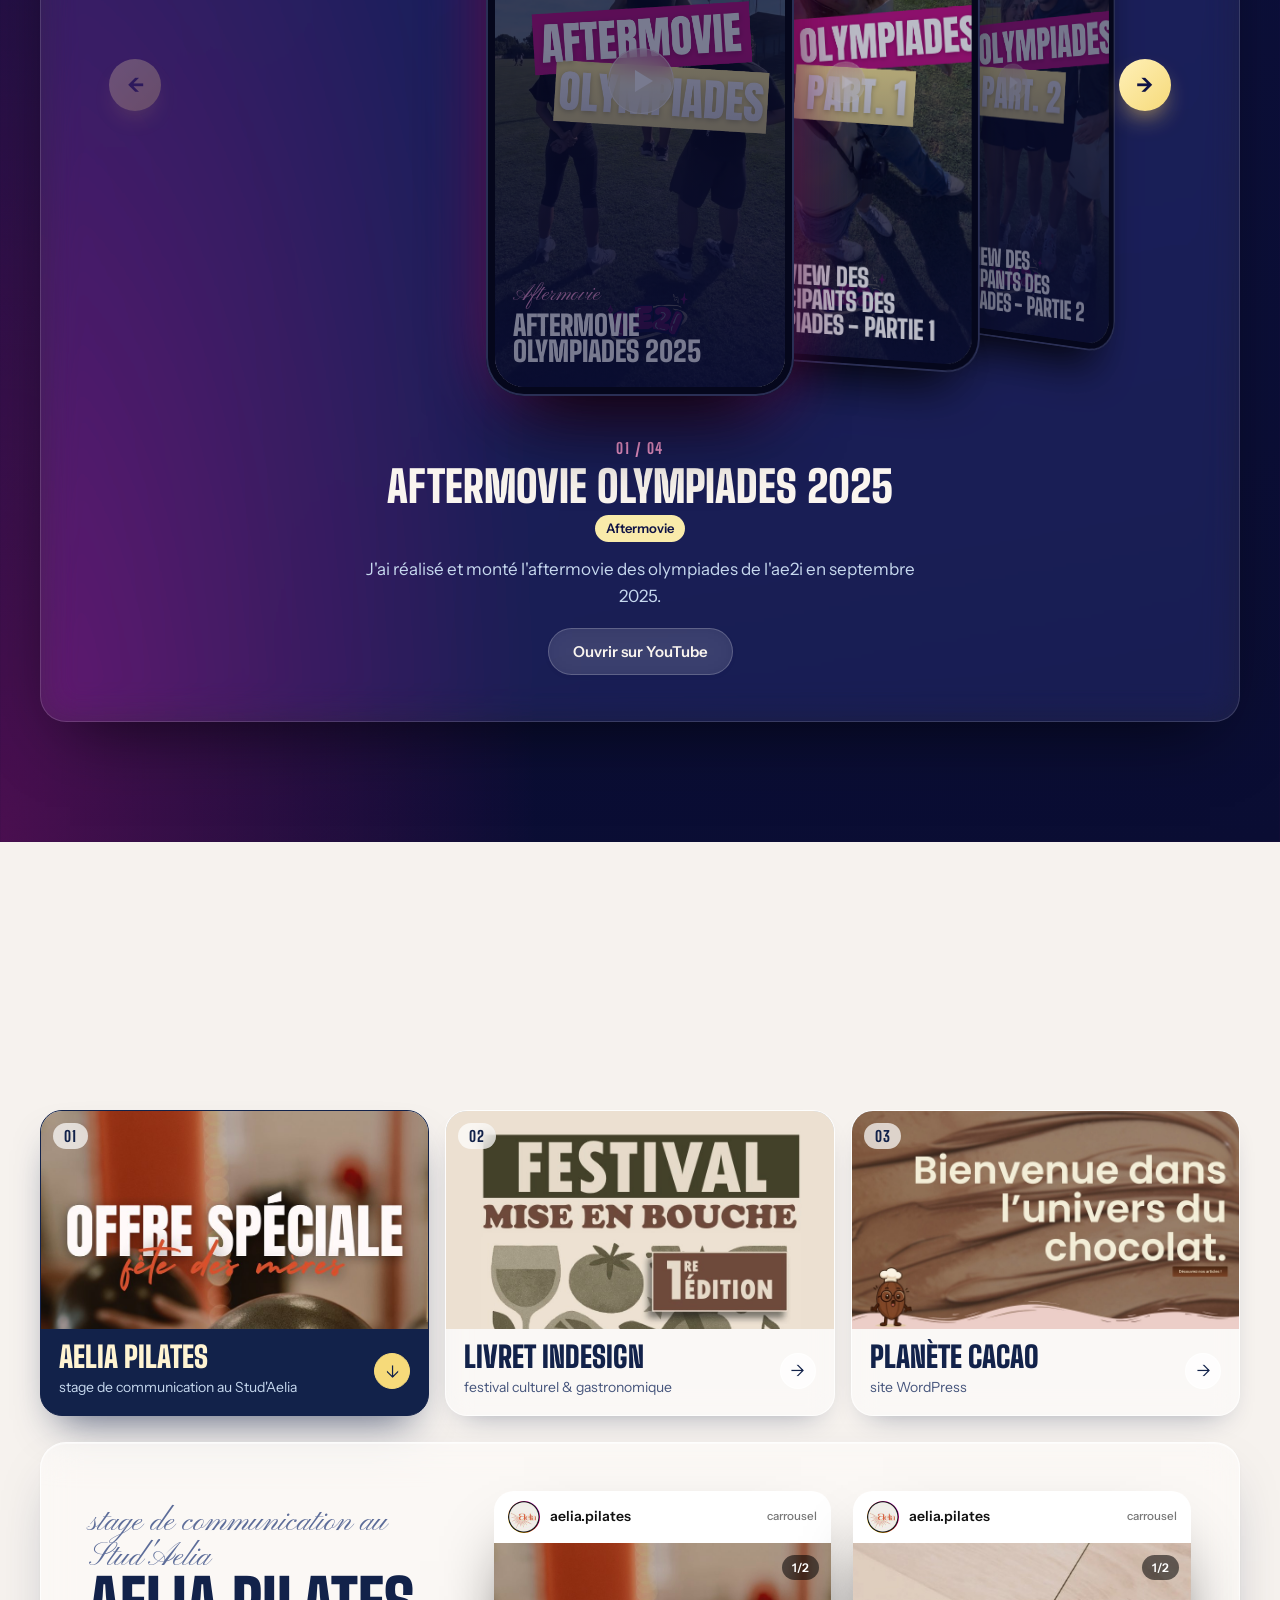
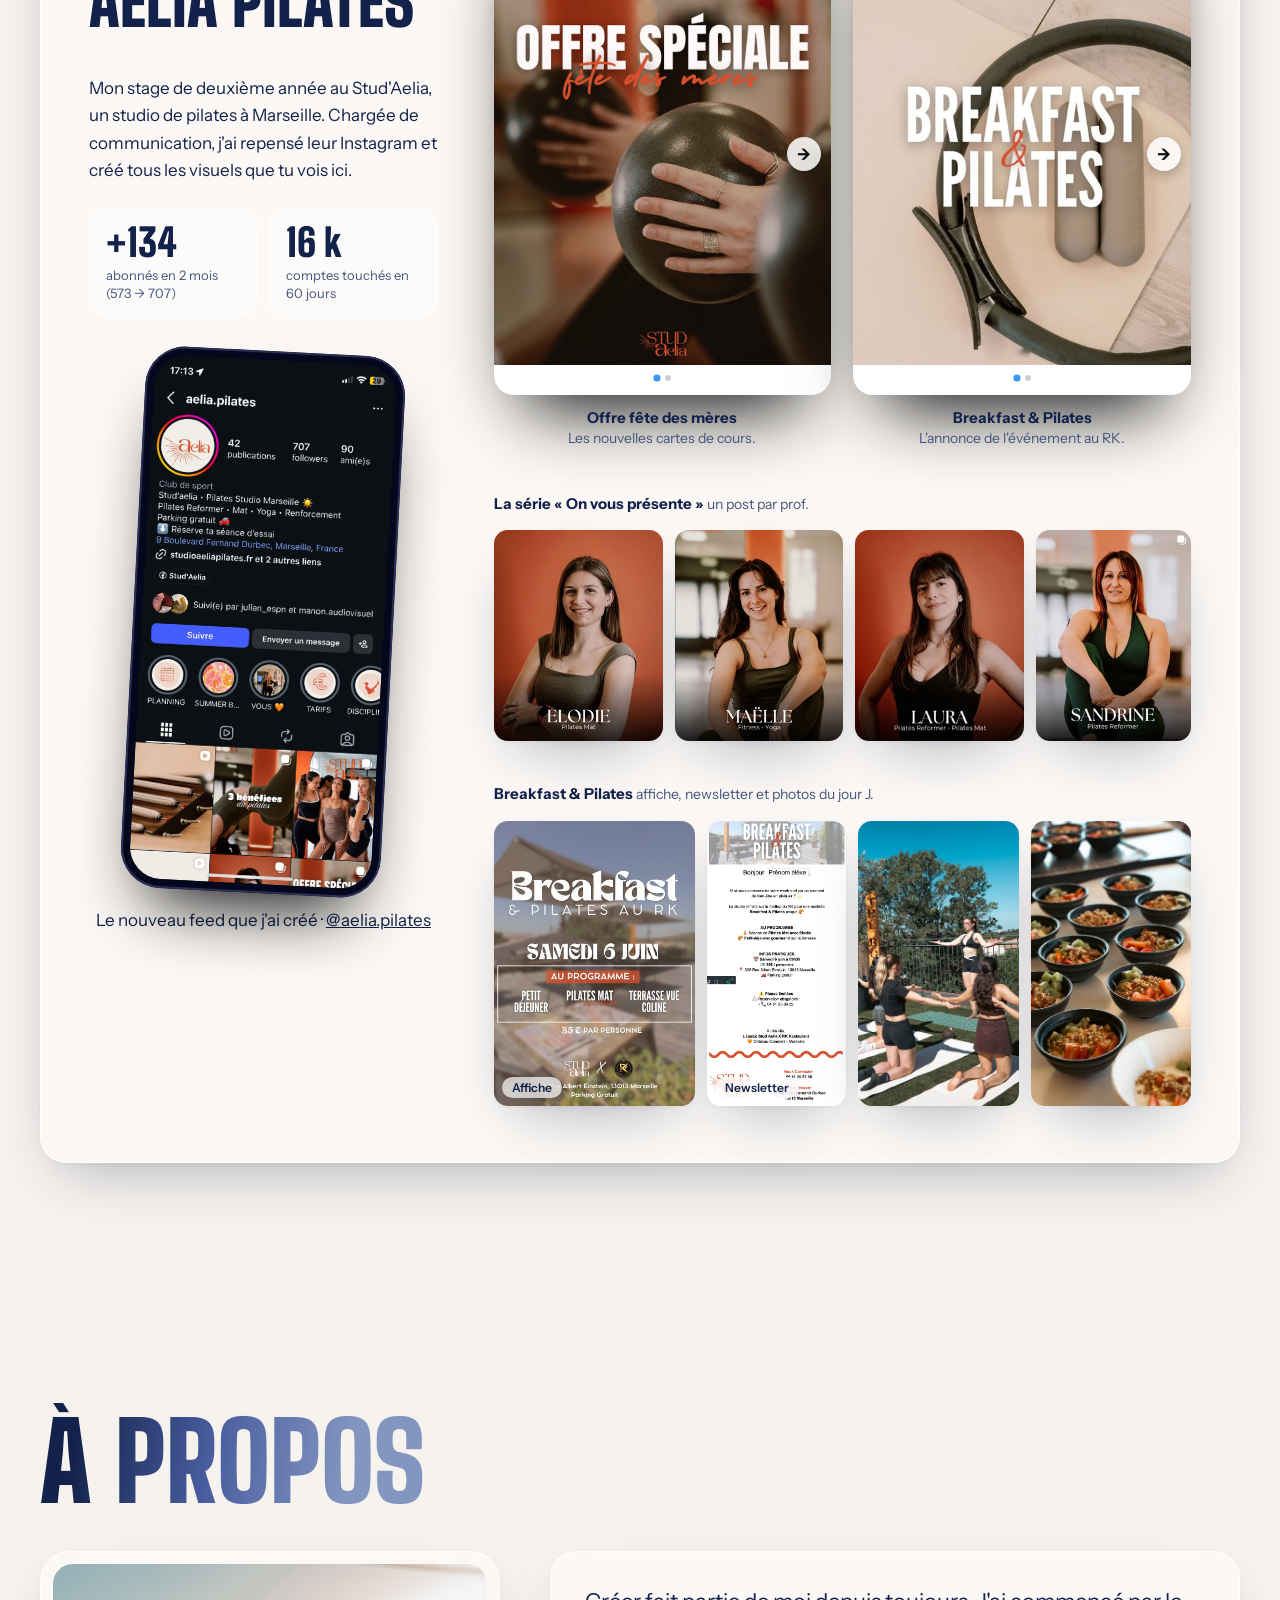
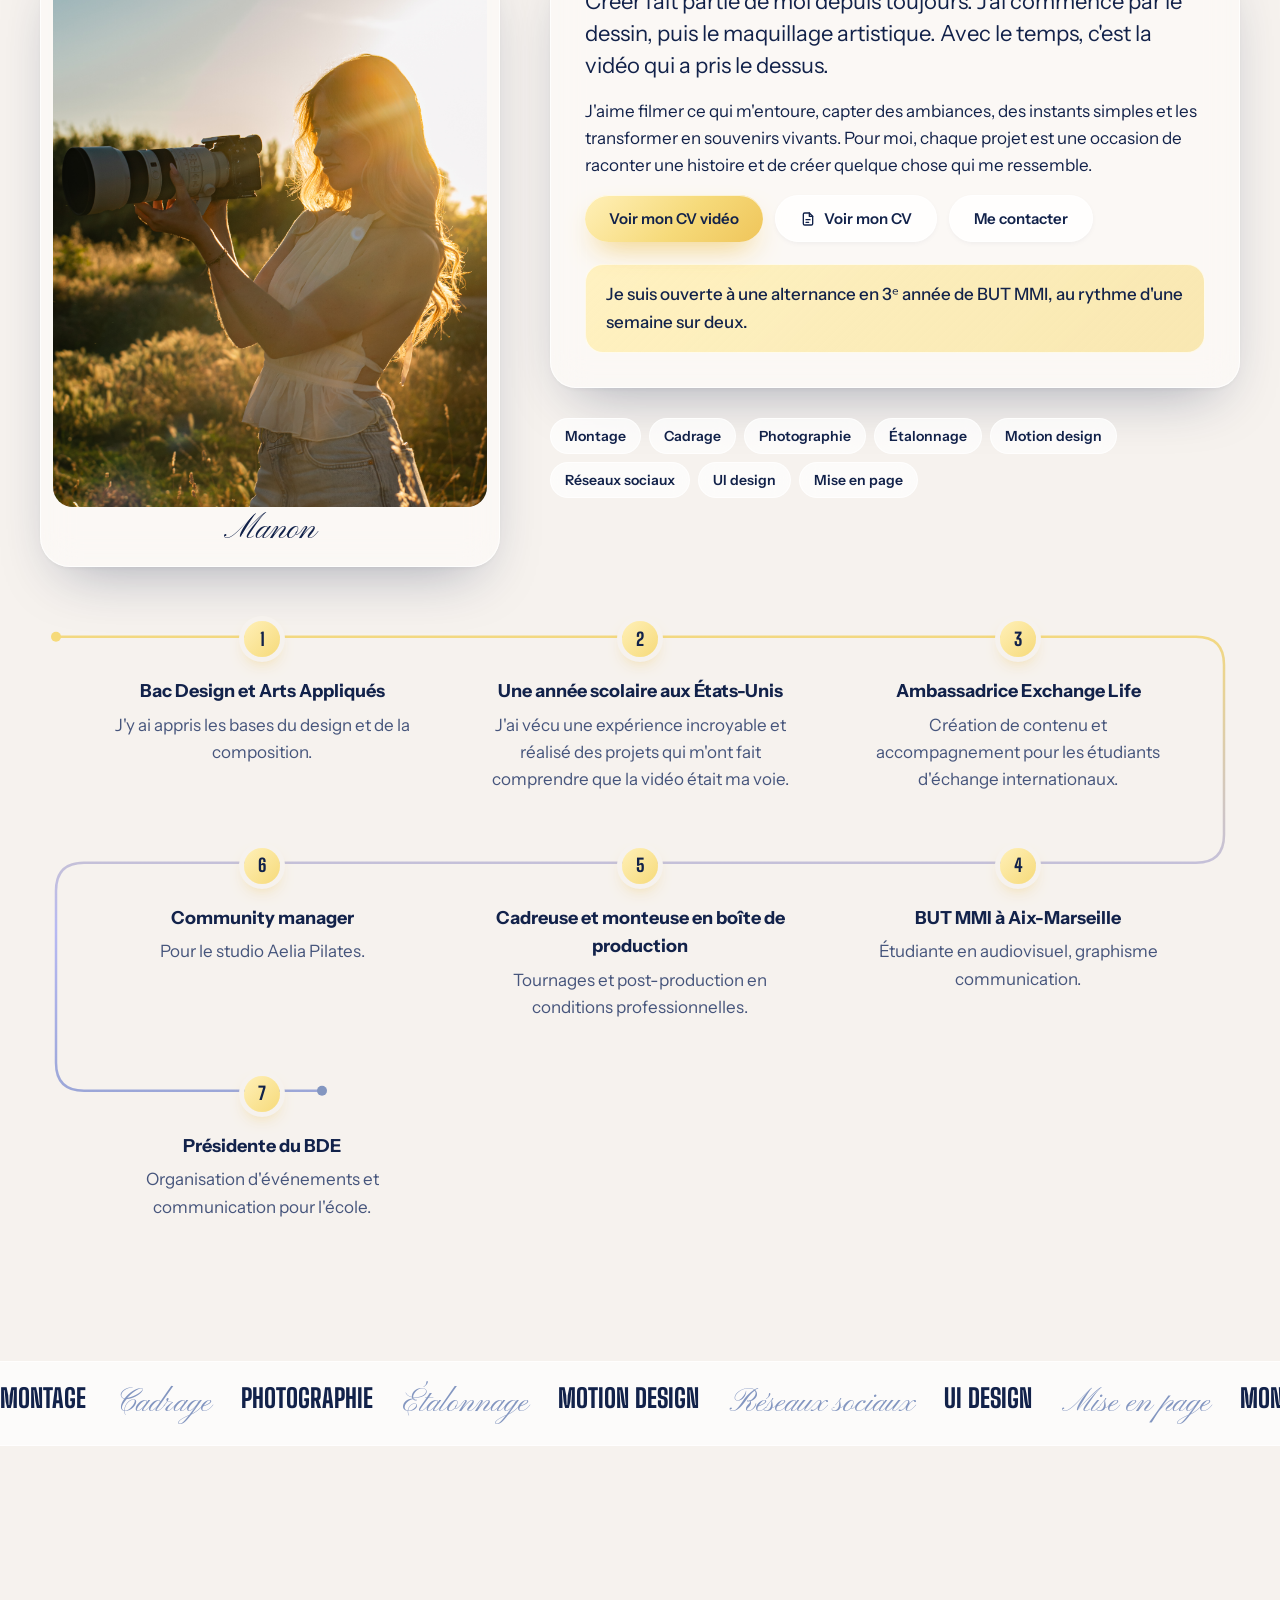
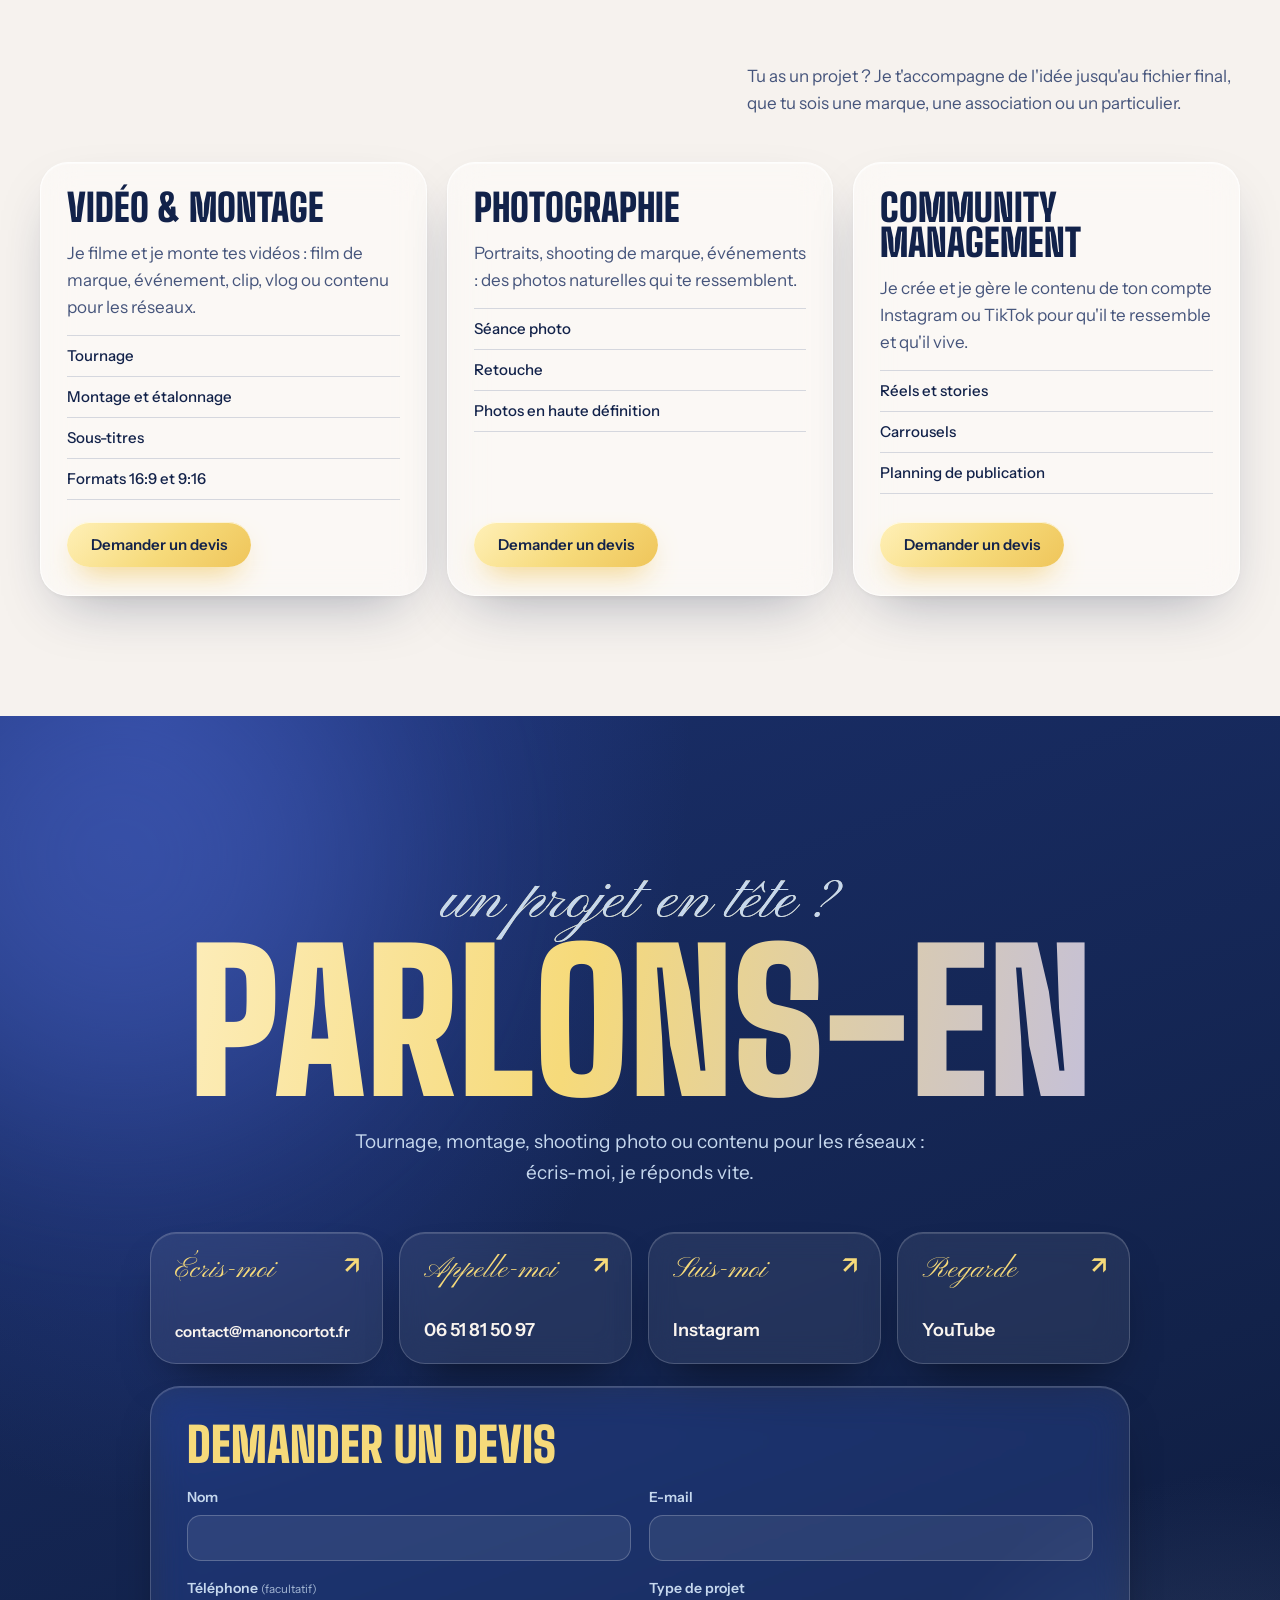
==== commit ee4f3524: "Accueil : « Photographe, vidéaste et community manager en freelance » sur le dossier (#35) * Accueil" ====
--- a/index.html
+++ b/index.html
@@ -847,7 +847,7 @@
   const noms=["profil","videos","photos","graphisme"], c={};
   await Promise.all(noms.map(async n=>{const r=await fetch(`content/${n}.json`,{cache:"no-cache"});if(!r.ok)throw new Error(n);c[n]=await r.json()}));
   // contenus facultatifs : le site s'affiche même s'ils manquent
-  await Promise.all(["ae2i","services"].map(async n=>{try{const r=await fetch(`content/${n}.json`,{cache:"no-cache"});if(r.ok)c[n]=await r.json()}catch{}}));
+  await Promise.all(["ae2i","services","categories-videos"].map(async n=>{try{const r=await fetch(`content/${n}.json`,{cache:"no-cache"});if(r.ok)c[n]=await r.json()}catch{}}));
   // l'admin peut enregistrer « /images/… » : sur GitHub Pages le site est dans un sous-dossier, on retire la barre du début
   return JSON.parse(JSON.stringify(c),(k,v)=>typeof v==="string"&&v.startsWith("/images/")?v.slice(1):v);
 }
@@ -1043,9 +1043,12 @@
   fen.addEventListener("close",()=>{$("#ecran").innerHTML="";$("#ecran").style.backgroundImage="";fen.classList.remove("mode-photo")});
 
   /* --- vidéos --- */
-  const LIBELLES={court:"Courts-métrages",docu:"Documentaire",cine:"Cinematic",pub:"Pub & commande",vlog:"Vlogs",reseaux:"Réseaux sociaux",presentation:"Présentation"};
-  const cats=[...new Set(V.map(v=>v.categorie).filter(Boolean))];
-  $("#filtres").innerHTML=`<button aria-pressed="true" data-f="tous">Tout voir</button>`+cats.map(c=>`<button aria-pressed="false" data-f="${esc(c)}">${esc(LIBELLES[c]||c)}</button>`).join("");
+  // filtres : les catégories de l'admin, dans leur ordre, s'il y a au moins une vidéo dedans
+  // (sans le fichier des catégories, les anciens noms, dans l'ordre des vidéos)
+  const CV=liste(C["categories-videos"]&&C["categories-videos"].categories).filter(c=>c.code&&c.nom);
+  const LIBELLES=Object.fromEntries(CV.length?CV.map(c=>[c.code,c.nom]):[["court","Courts-métrages"],["docu","Documentaire"],["cine","Cinematic"],["pub","Pub & commande"],["vlog","Vlogs"],["reseaux","Réseaux sociaux"],["presentation","Présentation"]]);
+  const utilisees=new Set(V.map(v=>v.categorie)), cats=(CV.length?CV.map(c=>c.code):[...utilisees]).filter(c=>c&&utilisees.has(c)&&LIBELLES[c]);
+  $("#filtres").innerHTML=`<button aria-pressed="true" data-f="tous">Tout voir</button>`+cats.map(c=>`<button aria-pressed="false" data-f="${esc(c)}">${esc(LIBELLES[c])}</button>`).join("");
   let n=0;
   const estInsta=u=>/instagram\.com/.test(u||"");
   V.forEach((v,i)=>{
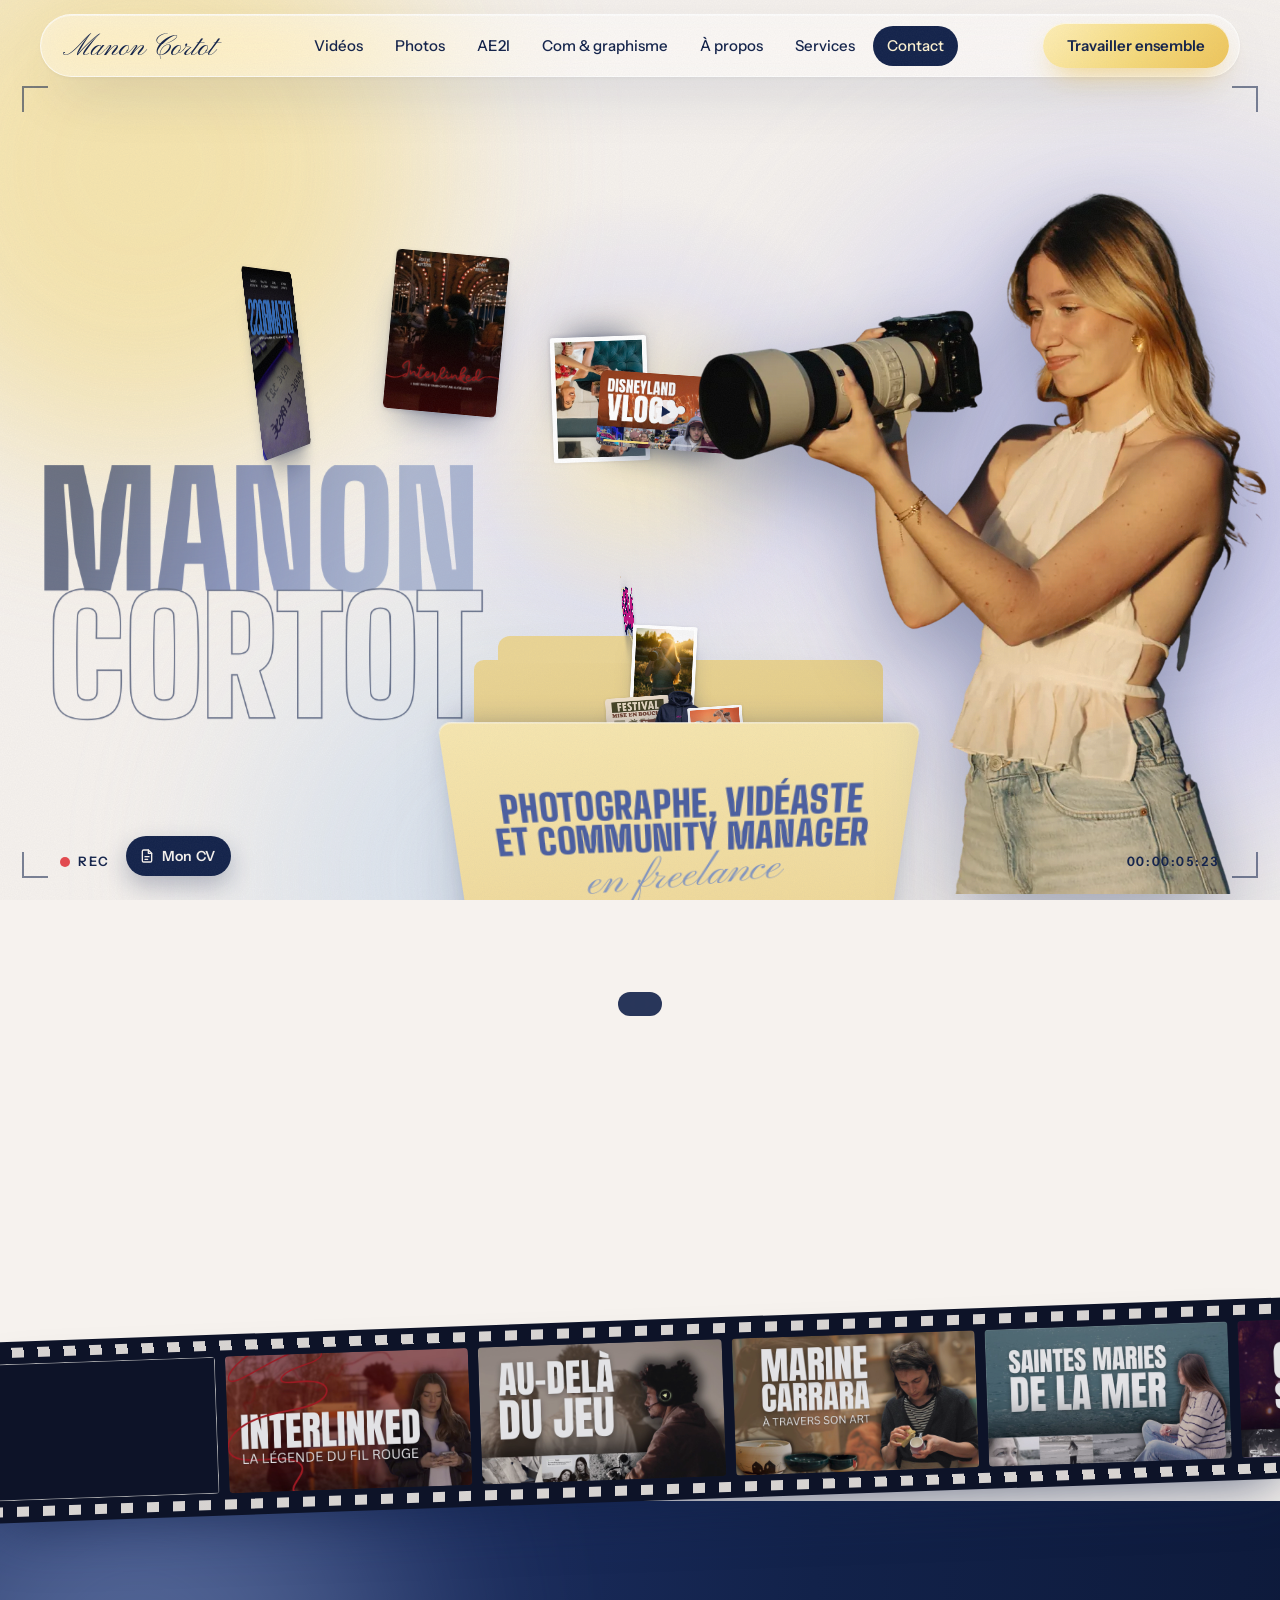
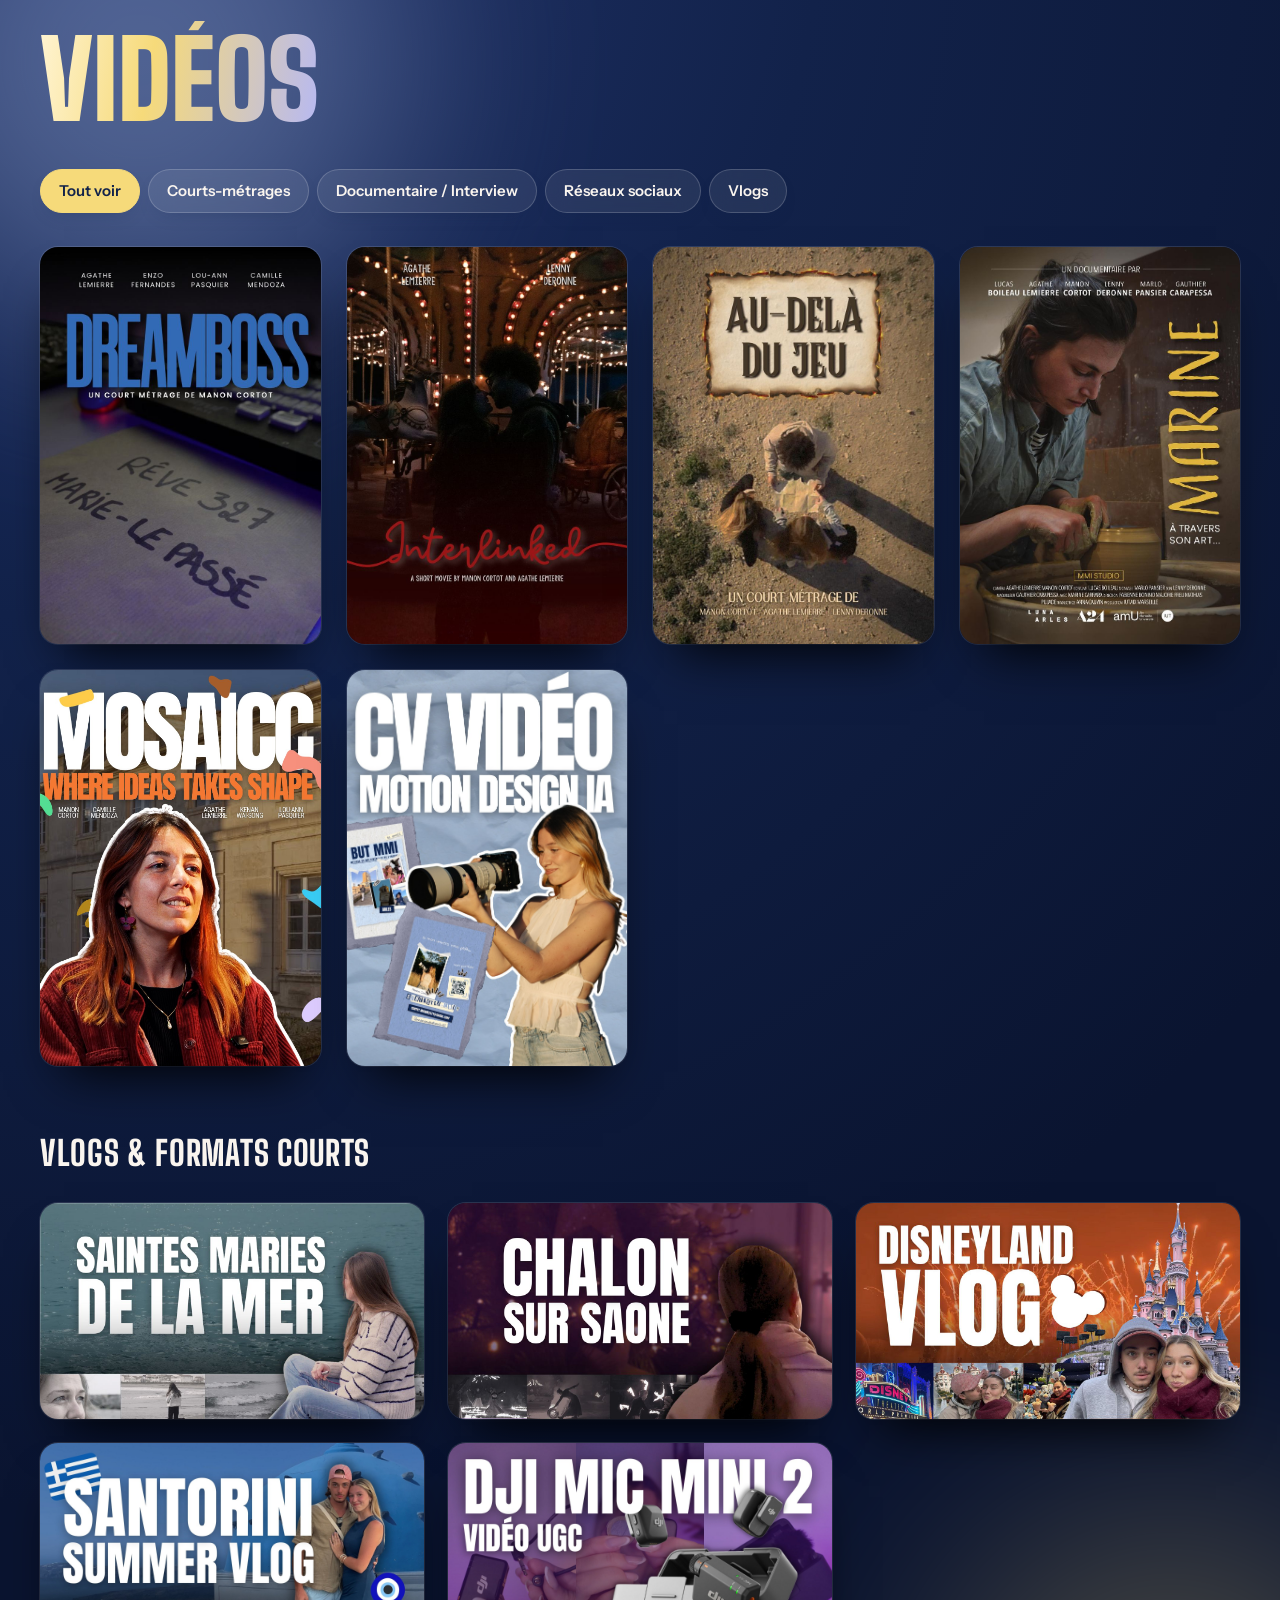
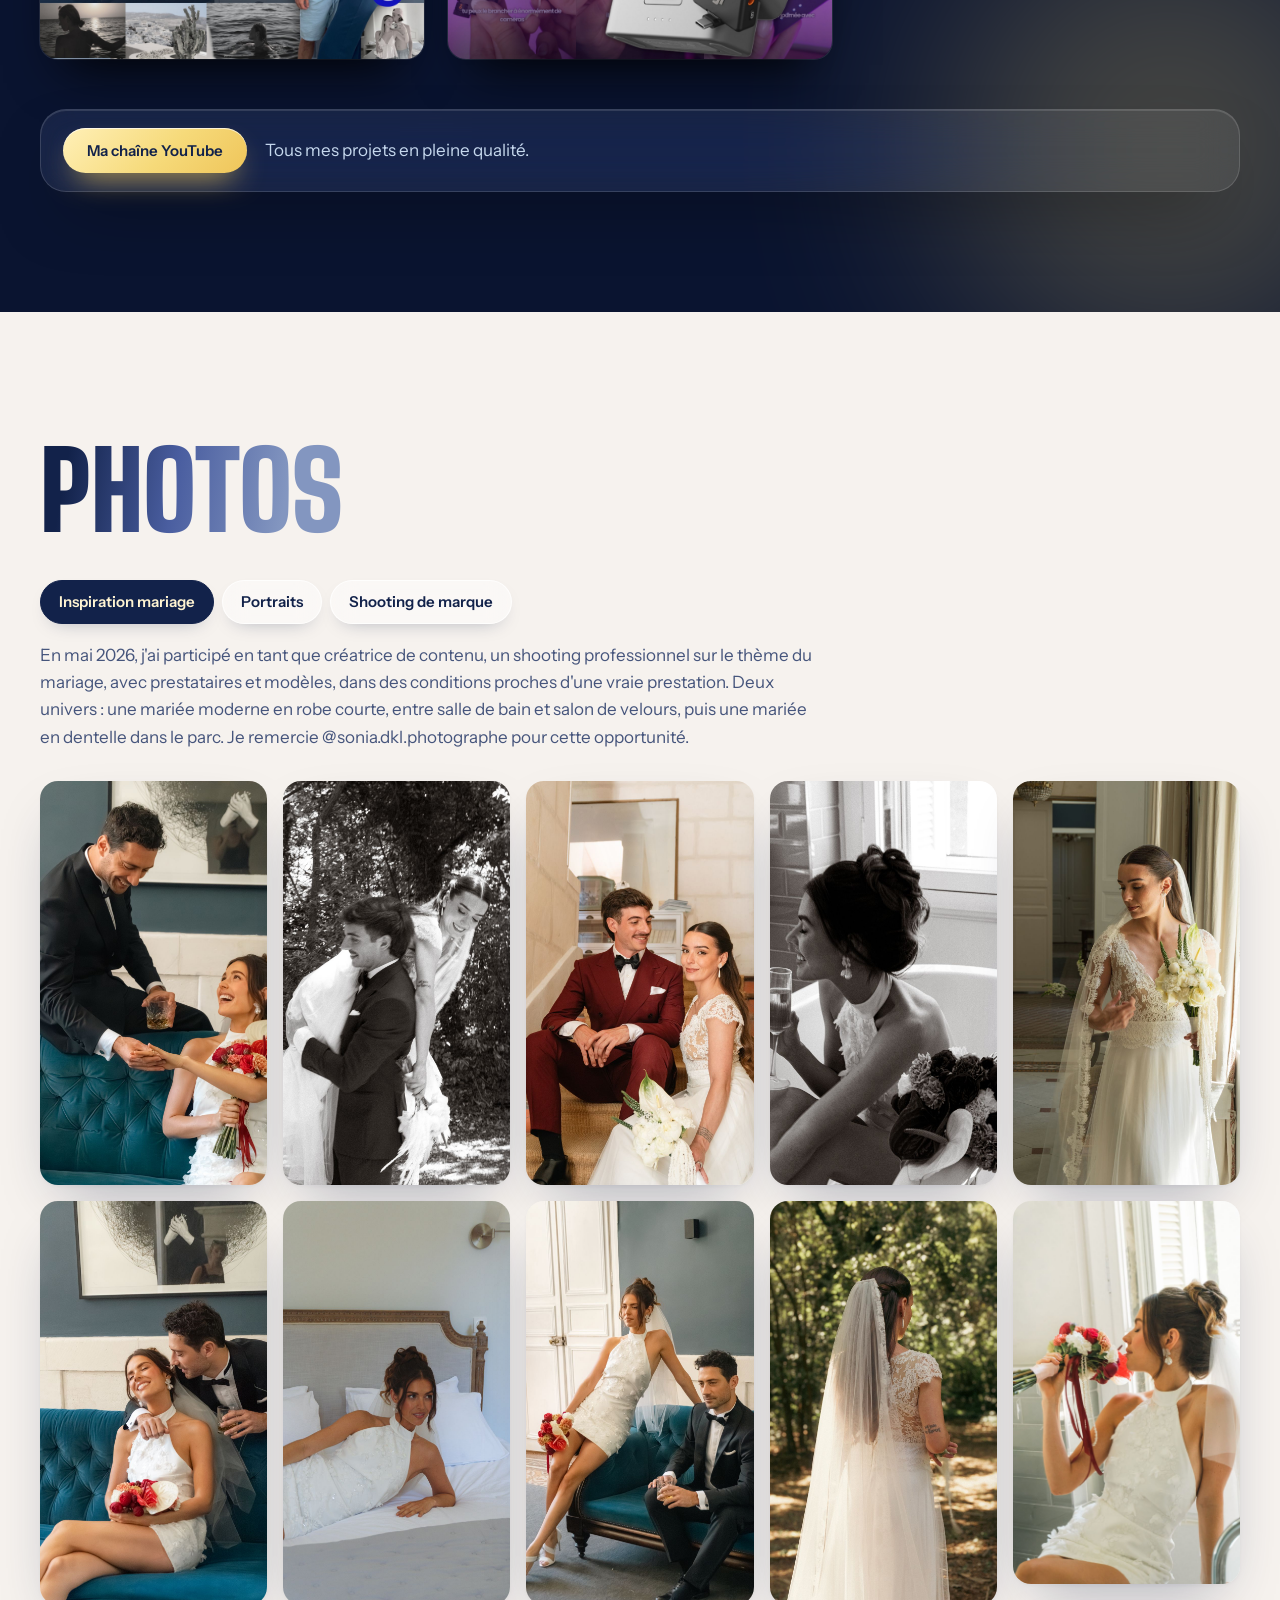
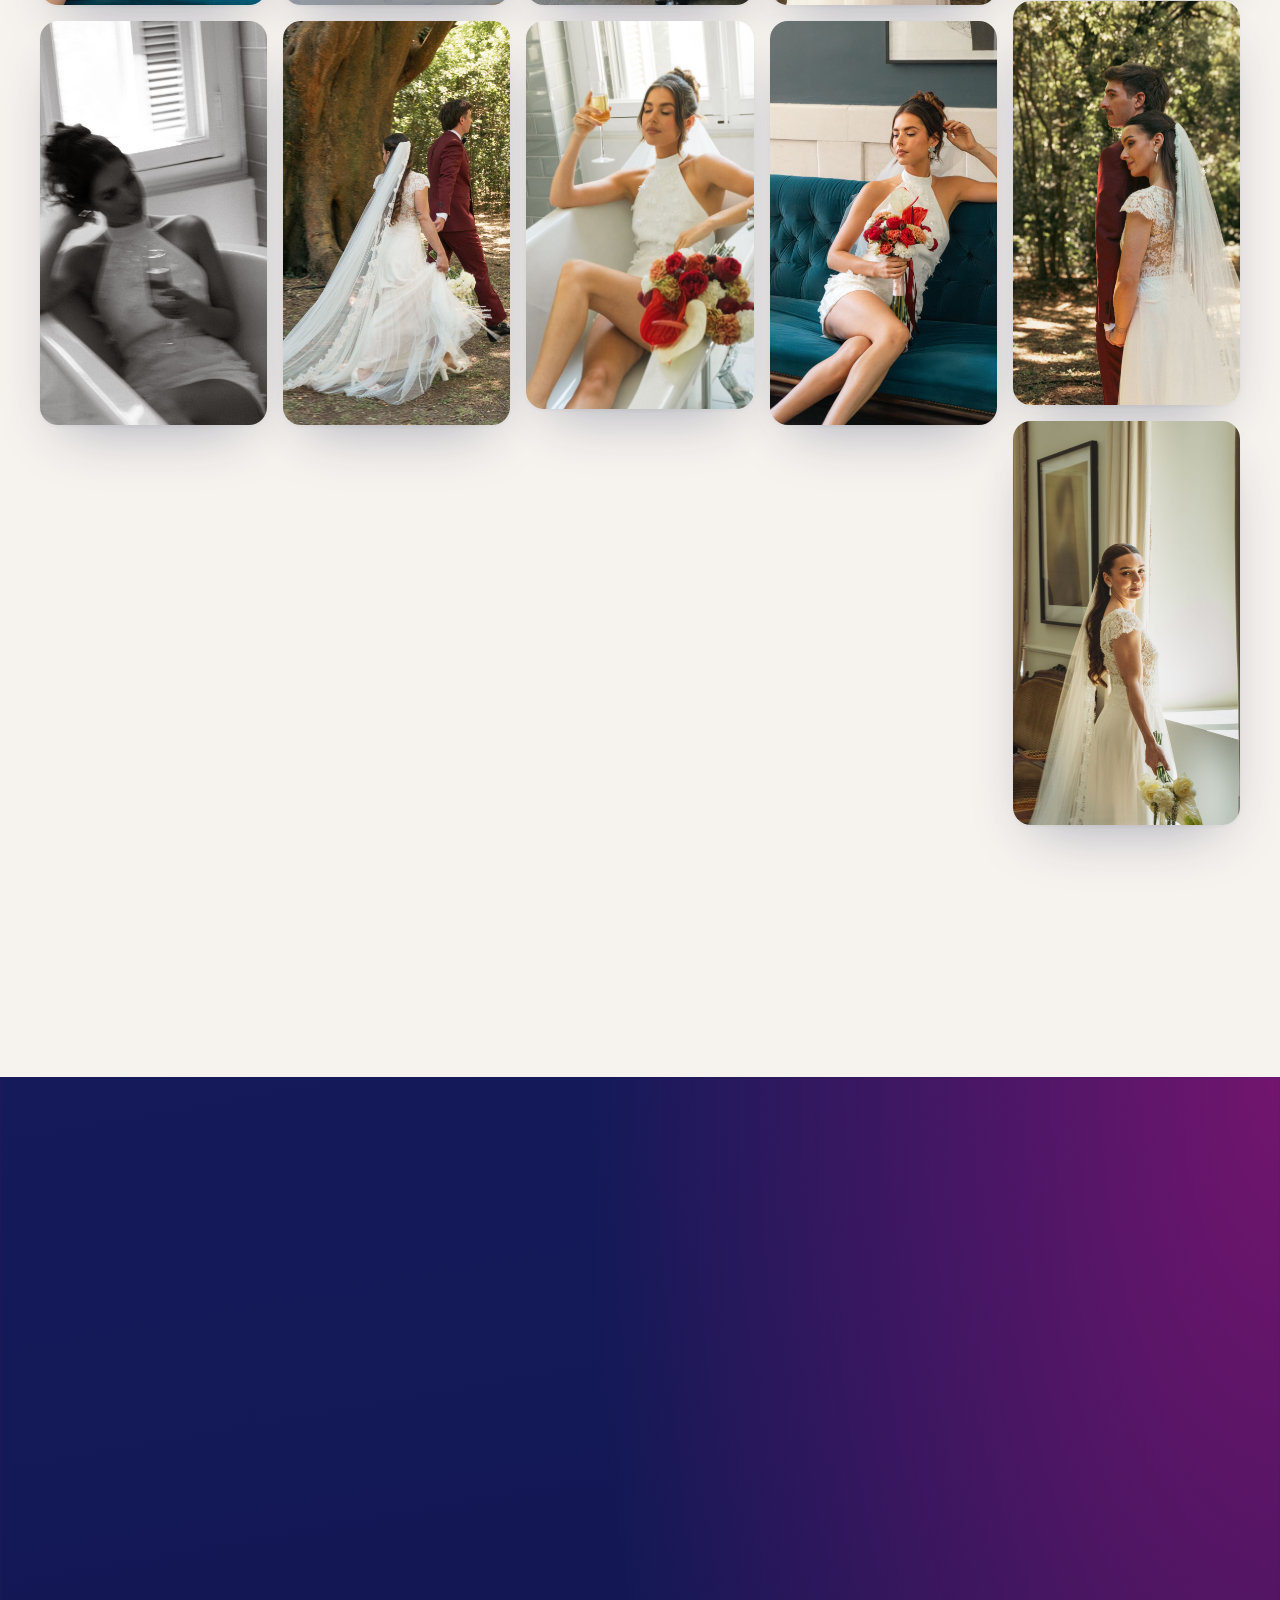
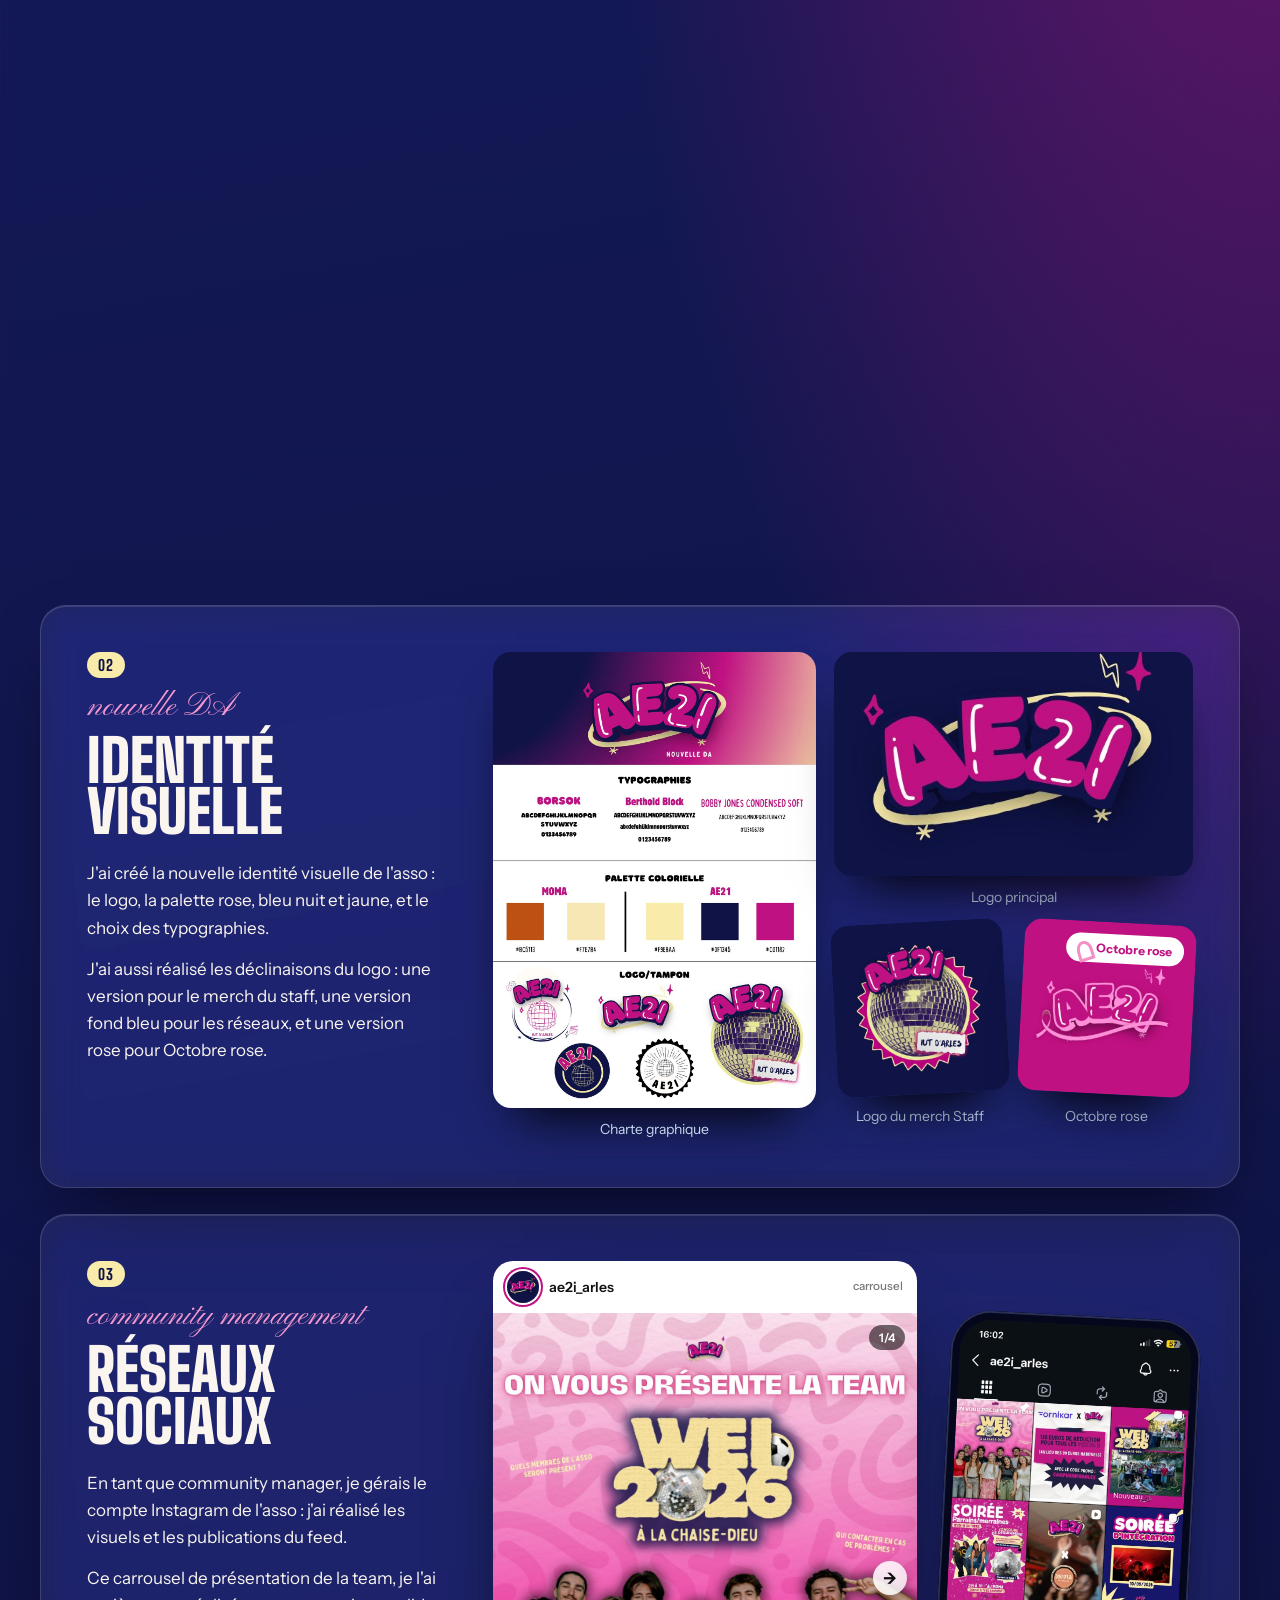
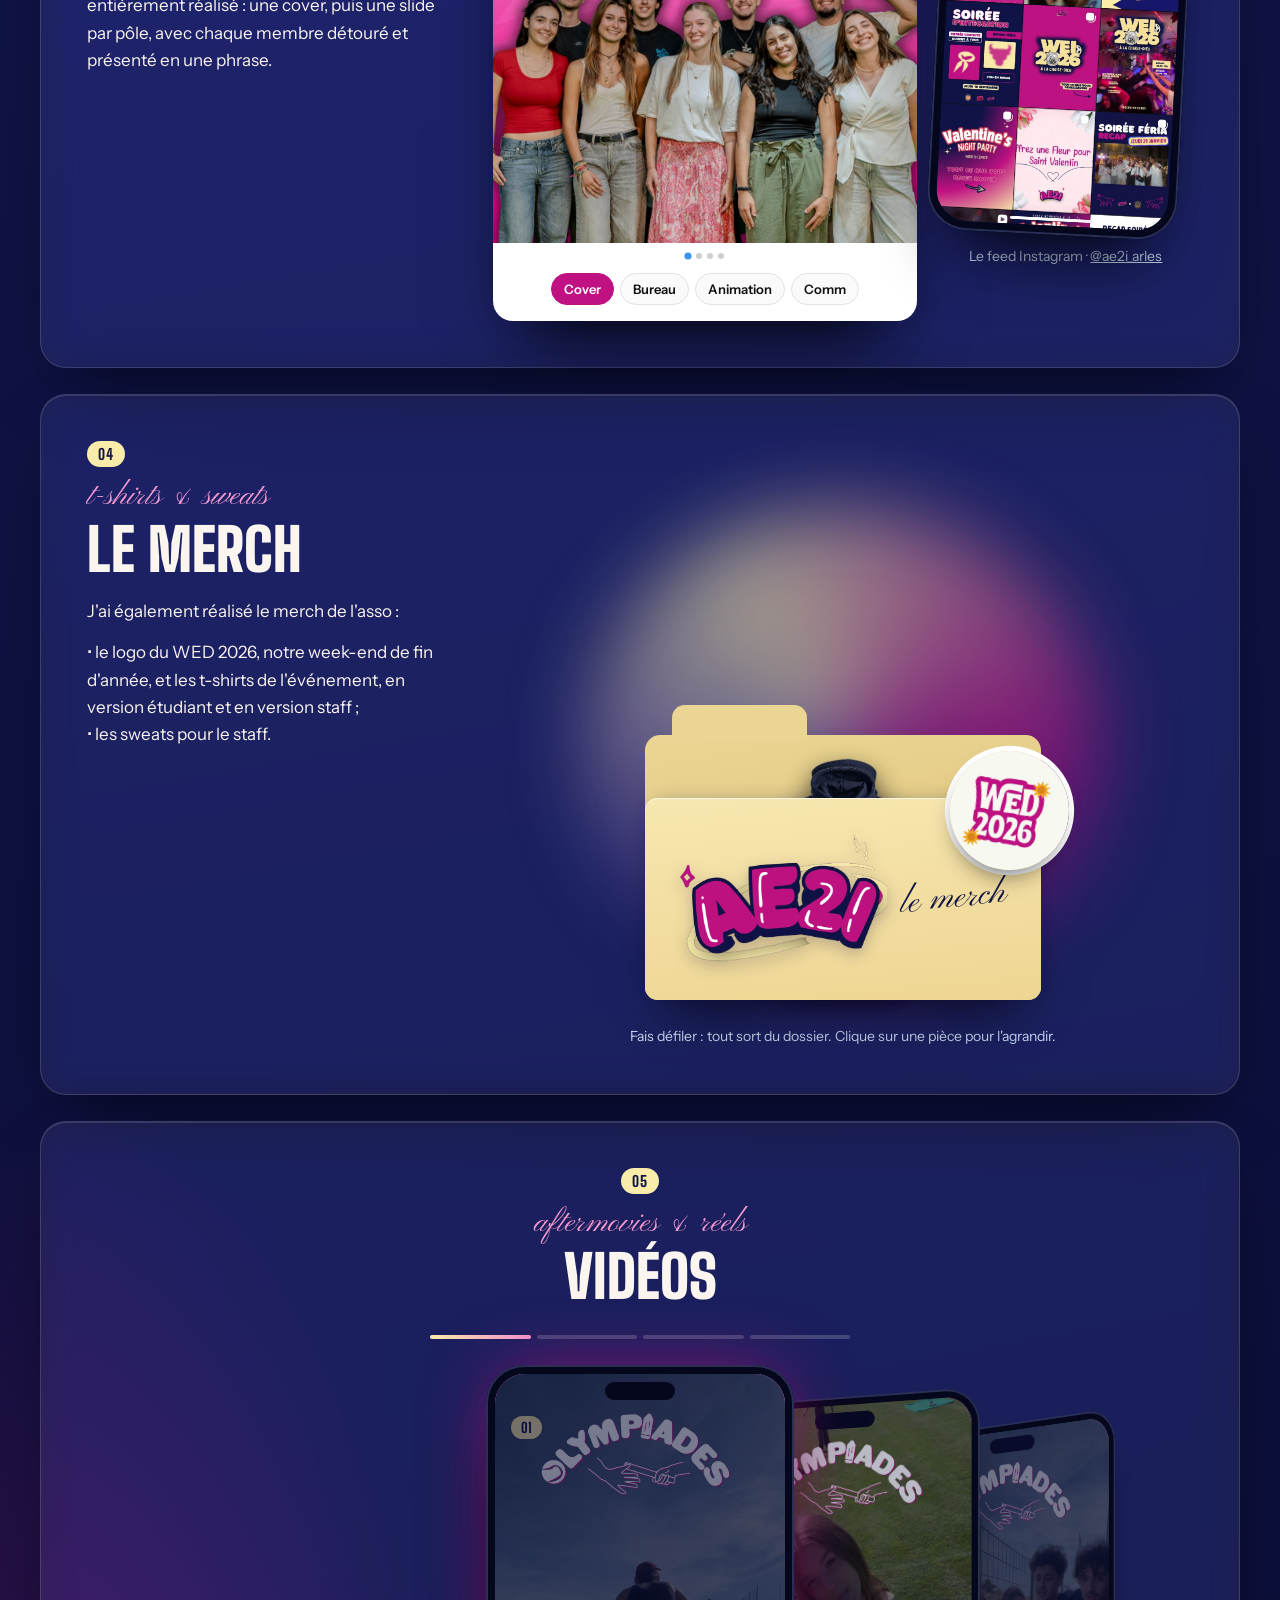
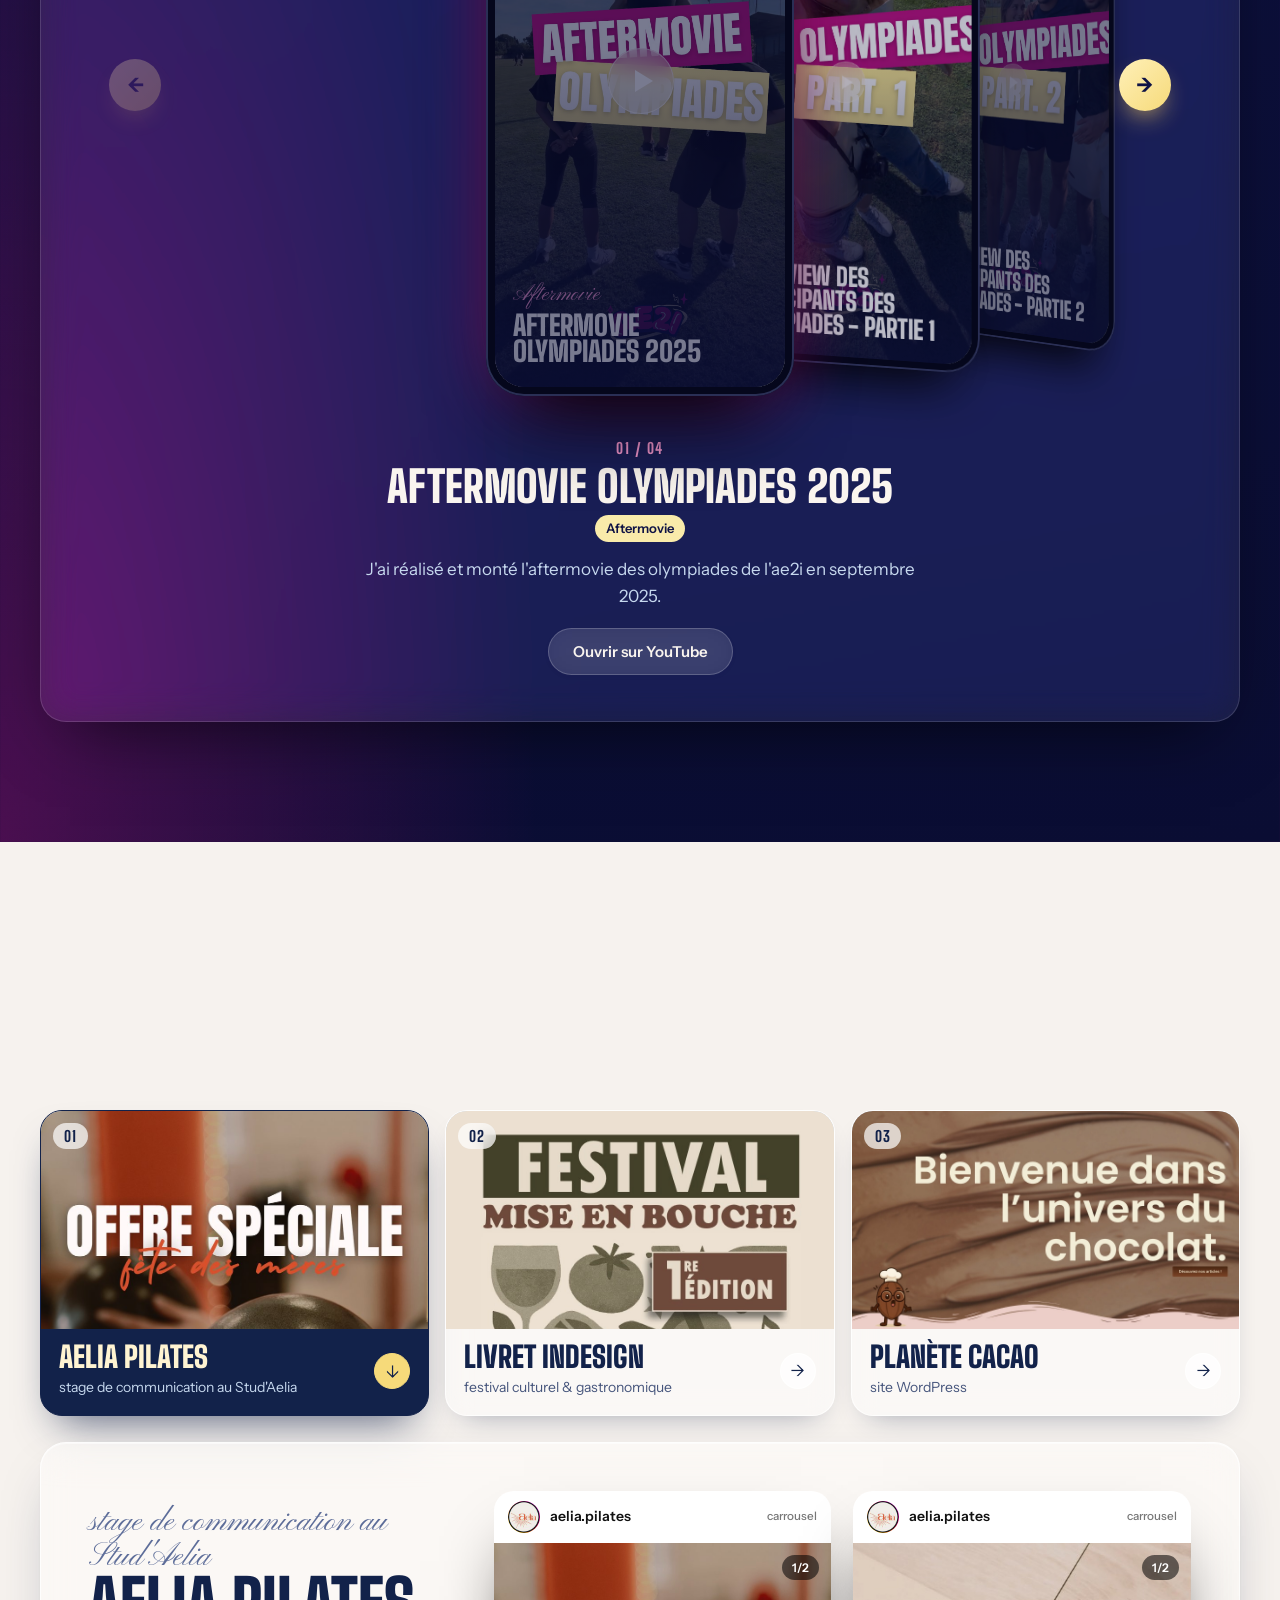
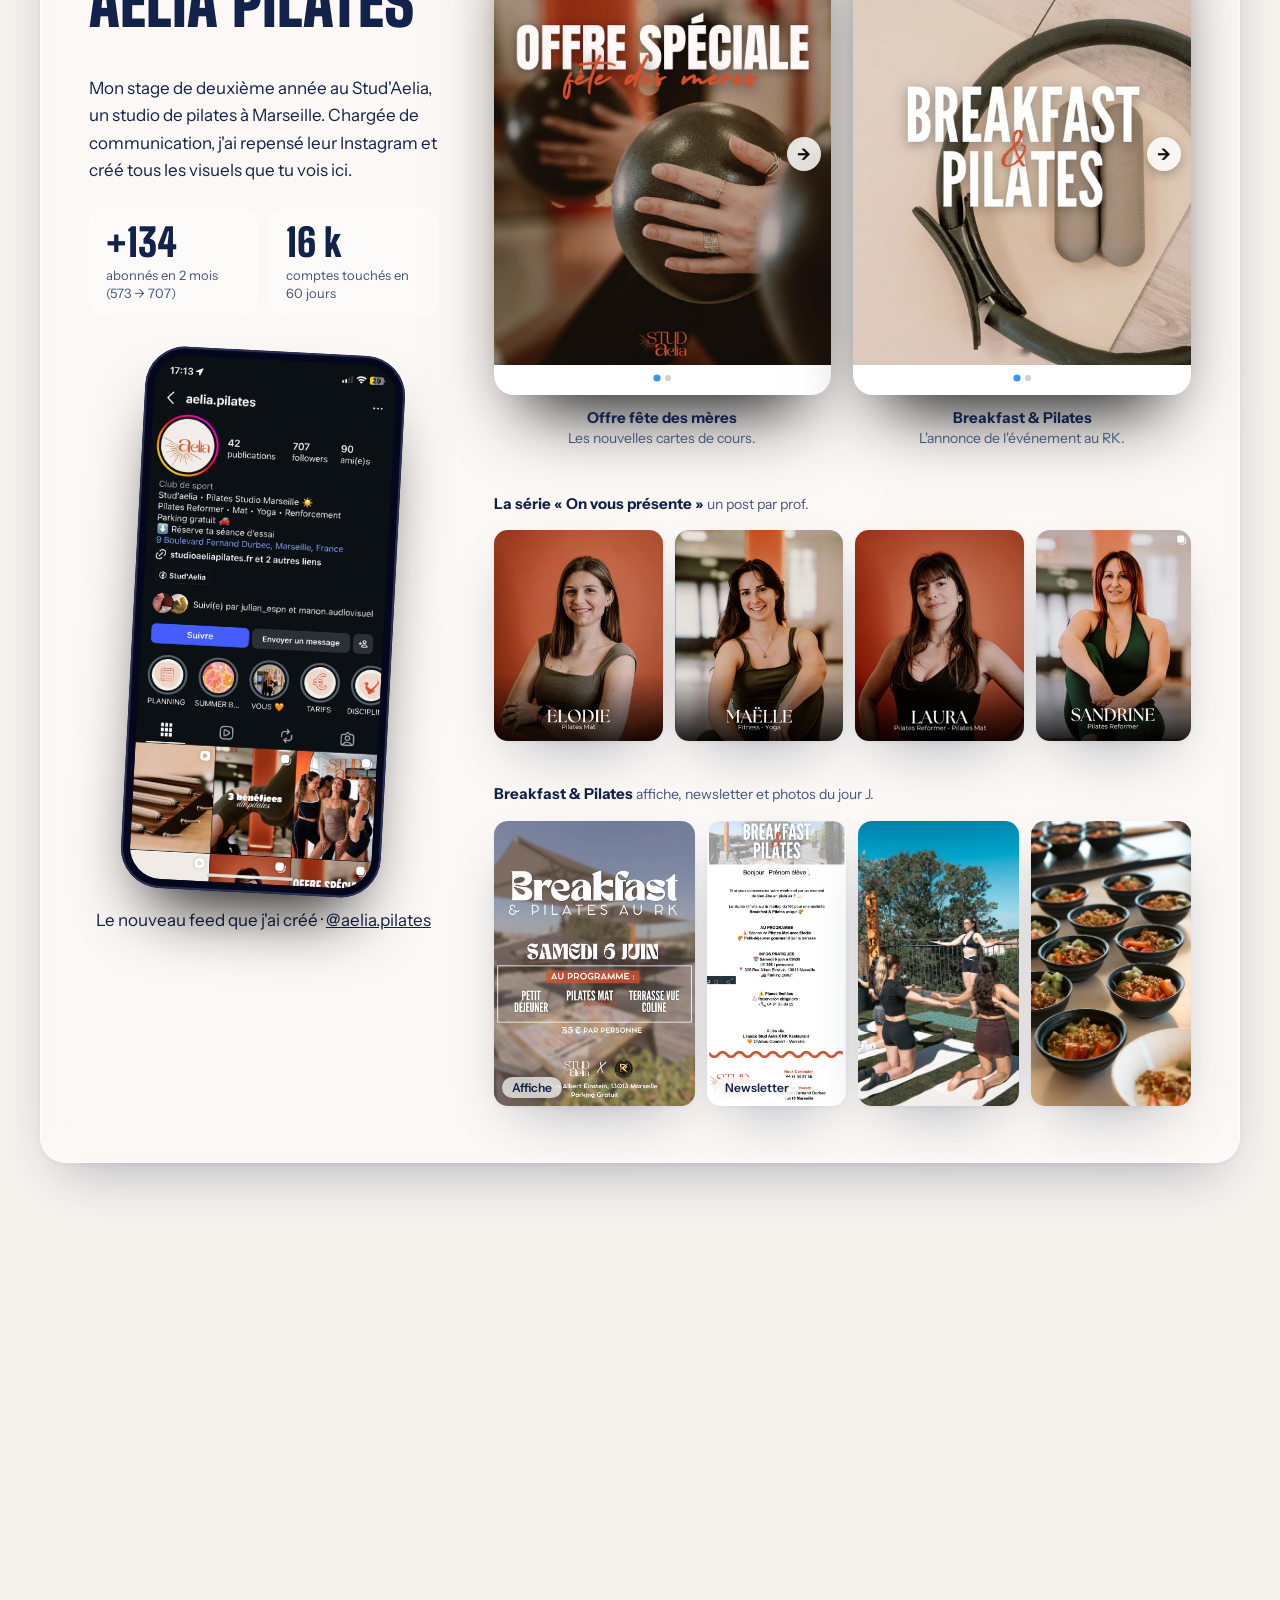
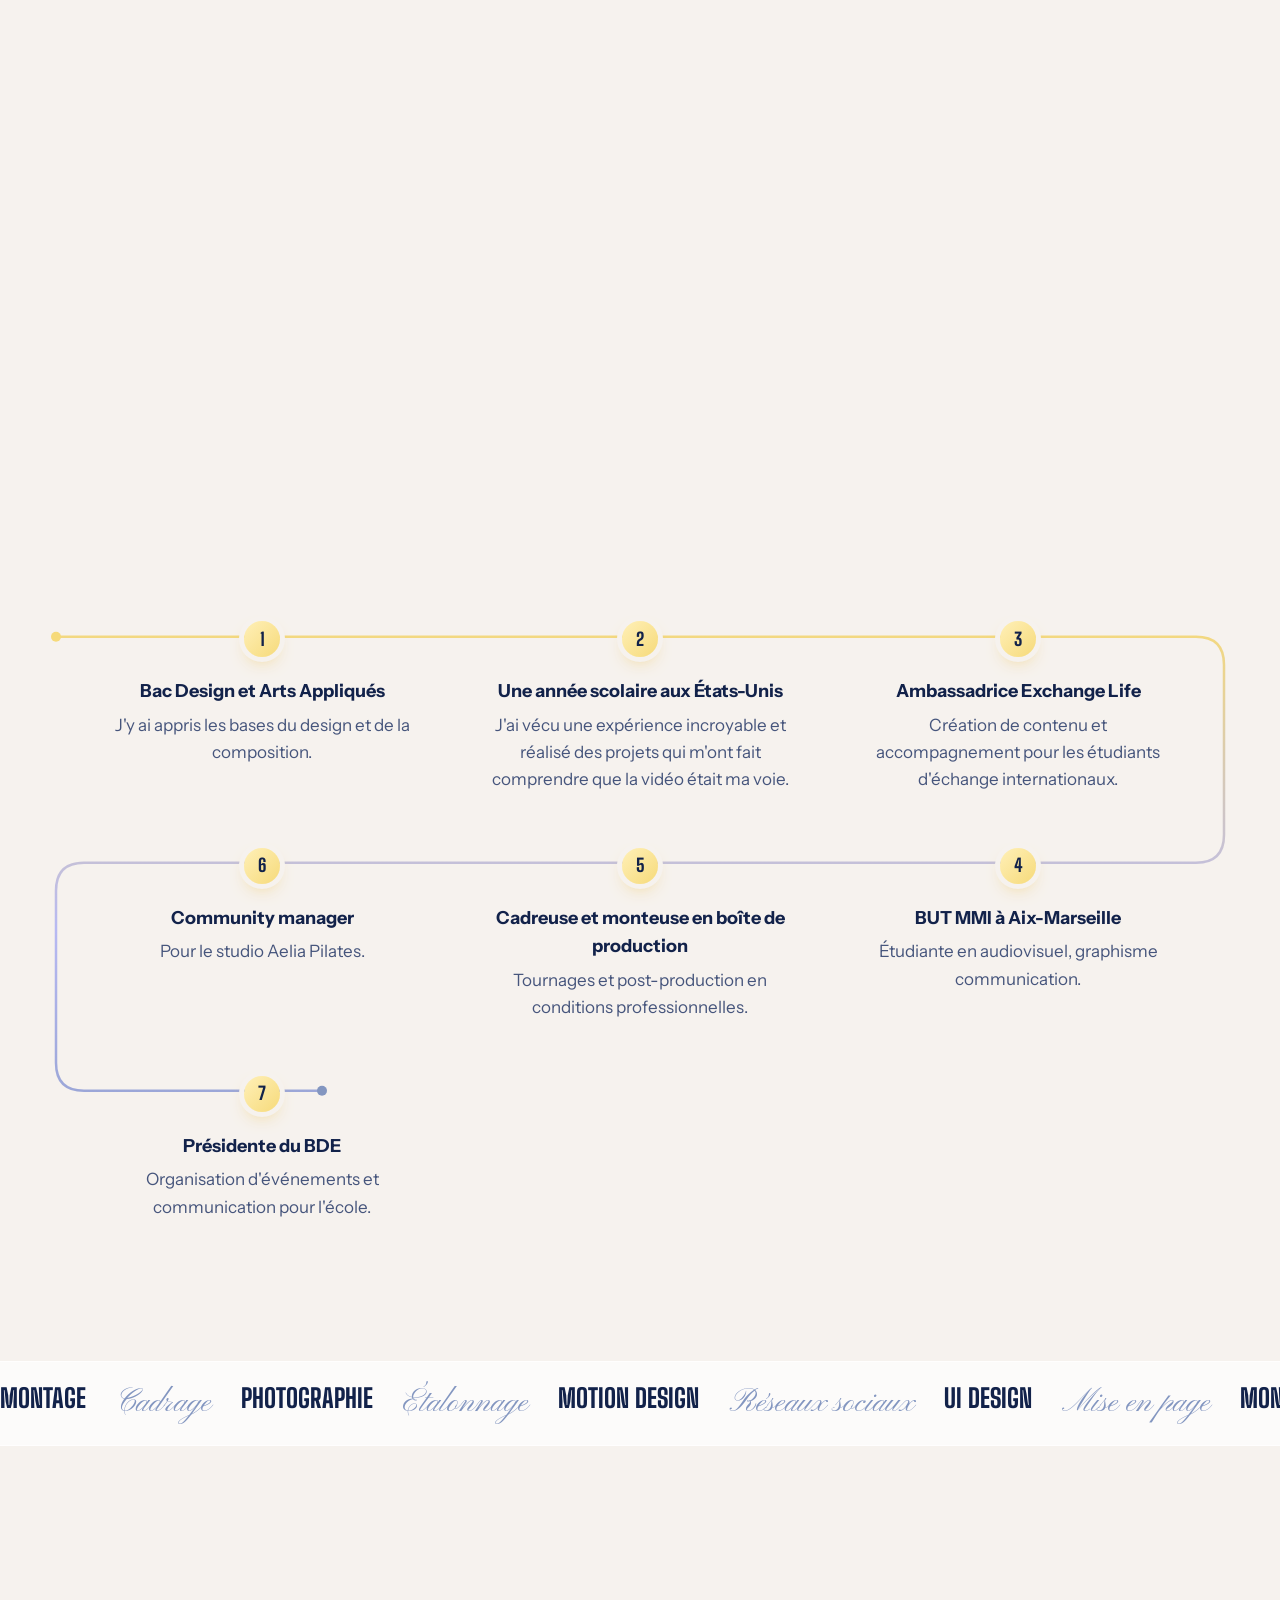
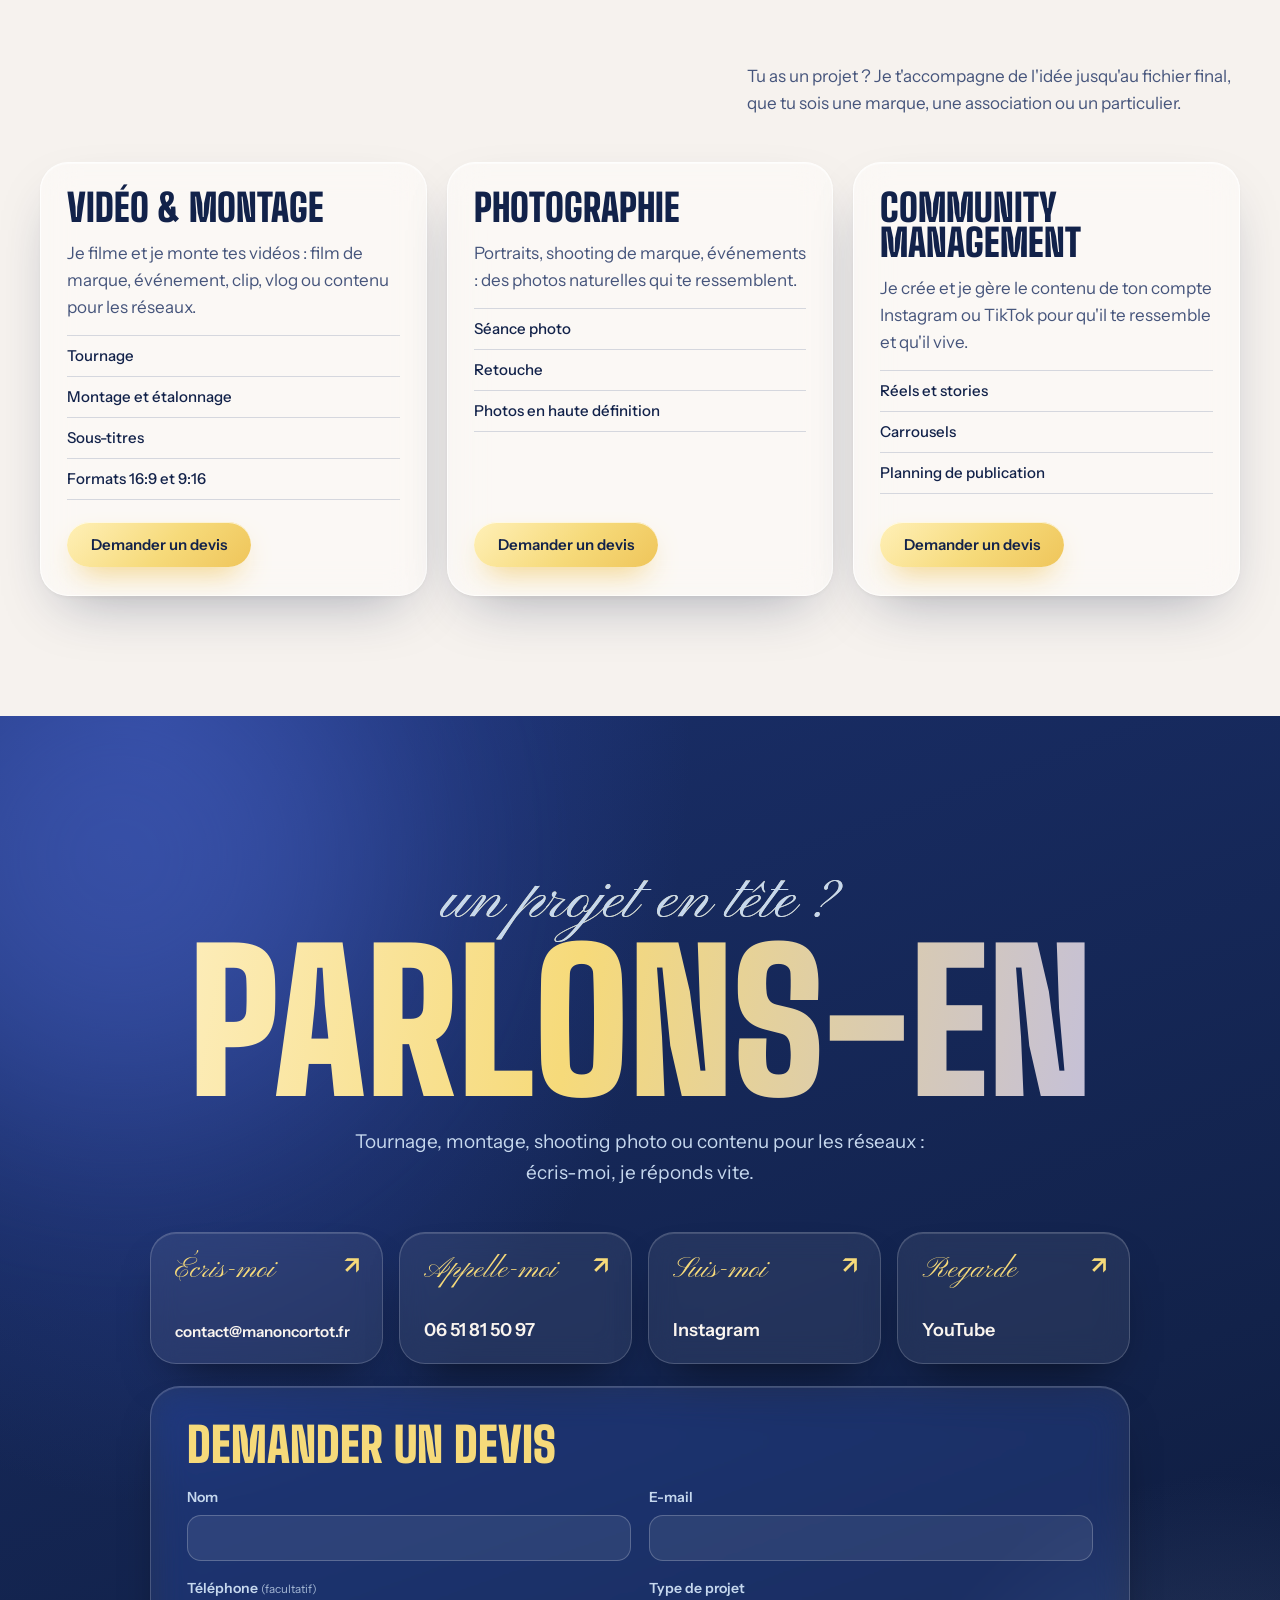
==== commit 45f4c99f: "Référencement : balises Google et partage, données structurées, sitemap, robots.txt, images allégées" ====
--- a/index.html
+++ b/index.html
@@ -4,7 +4,70 @@
 <meta charset="utf-8">
 <meta name="viewport" content="width=device-width, initial-scale=1, viewport-fit=cover">
 <title>Manon Cortot · Vidéaste, monteuse et photographe</title>
-<meta name="description" content="Manon Cortot, vidéaste, monteuse et photographe freelance : tournage et montage vidéo, shooting photo, contenu pour les réseaux sociaux et graphisme. Demande ton devis.">
+<meta name="description" content="Manon Cortot, vidéaste, monteuse et photographe freelance : tournage et montage vidéo, shooting photo et community management pour les marques, associations et particuliers. Devis gratuit.">
+<!-- Référencement : adresse officielle de la page, aperçu quand le lien est partagé (Instagram, WhatsApp, LinkedIn…) et fiche pour Google -->
+<link rel="canonical" href="https://manoncortot.fr/">
+<meta name="robots" content="index, follow, max-image-preview:large">
+<meta name="author" content="Manon Cortot">
+<meta property="og:type" content="website">
+<meta property="og:locale" content="fr_FR">
+<meta property="og:site_name" content="Manon Cortot">
+<meta property="og:url" content="https://manoncortot.fr/">
+<meta property="og:title" content="Manon Cortot · Vidéaste, monteuse et photographe">
+<meta property="og:description" content="Tournage et montage vidéo, shooting photo et community management. Découvre mes projets et demande ton devis.">
+<meta property="og:image" content="https://manoncortot.fr/images/partage.jpg">
+<meta property="og:image:width" content="1200">
+<meta property="og:image:height" content="630">
+<meta property="og:image:alt" content="Manon Cortot, caméra à la main">
+<meta name="twitter:card" content="summary_large_image">
+<script type="application/ld+json">
+{
+  "@context": "https://schema.org",
+  "@graph": [
+    {
+      "@type": "WebSite",
+      "@id": "https://manoncortot.fr/#site",
+      "url": "https://manoncortot.fr/",
+      "name": "Manon Cortot",
+      "inLanguage": "fr-FR",
+      "publisher": { "@id": "https://manoncortot.fr/#manon" }
+    },
+    {
+      "@type": "Person",
+      "@id": "https://manoncortot.fr/#manon",
+      "name": "Manon Cortot",
+      "givenName": "Manon",
+      "familyName": "Cortot",
+      "url": "https://manoncortot.fr/",
+      "image": "https://manoncortot.fr/images/moi/accueil.jpg",
+      "jobTitle": "Vidéaste, monteuse et photographe freelance",
+      "email": "mailto:contact@manoncortot.fr",
+      "knowsAbout": ["Tournage vidéo", "Montage vidéo", "Étalonnage", "Photographie", "Motion design", "Community management", "Réseaux sociaux"],
+      "alumniOf": { "@type": "CollegeOrUniversity", "name": "IUT d'Aix-Marseille, site d'Arles (BUT MMI)" },
+      "sameAs": ["https://www.instagram.com/manon.audiovisuel/", "https://www.youtube.com/@manon.audiovisuel"]
+    },
+    {
+      "@type": "ProfessionalService",
+      "@id": "https://manoncortot.fr/#services",
+      "name": "Manon Cortot · Vidéo, photo et community management",
+      "url": "https://manoncortot.fr/",
+      "image": "https://manoncortot.fr/images/partage.jpg",
+      "email": "contact@manoncortot.fr",
+      "founder": { "@id": "https://manoncortot.fr/#manon" },
+      "areaServed": { "@type": "Country", "name": "France" },
+      "hasOfferCatalog": {
+        "@type": "OfferCatalog",
+        "name": "Mes services",
+        "itemListElement": [
+          { "@type": "Offer", "itemOffered": { "@type": "Service", "name": "Vidéo & montage", "description": "Tournage et montage vidéo : film de marque, événement, clip, vlog ou contenu pour les réseaux." } },
+          { "@type": "Offer", "itemOffered": { "@type": "Service", "name": "Photographie", "description": "Portraits, shooting de marque, événements." } },
+          { "@type": "Offer", "itemOffered": { "@type": "Service", "name": "Community management", "description": "Création et gestion du contenu Instagram ou TikTok : réels, stories, carrousels, planning de publication." } }
+        ]
+      }
+    }
+  ]
+}
+</script>
 <link rel="preconnect" href="https://fonts.googleapis.com">
 <link rel="preconnect" href="https://fonts.gstatic.com" crossorigin>
 <link href="https://fonts.googleapis.com/css2?family=Big+Shoulders+Display:wght@700;800;900&family=Pinyon+Script&family=Instrument+Sans:wght@400;500;600&display=swap" rel="stylesheet">
@@ -1120,7 +1183,7 @@
       b.style.gridRowEnd="span "+Math.ceil((w*r+parseFloat(getComputedStyle(g).columnGap))/4)};
     new ResizeObserver(()=>g.querySelectorAll("button").forEach(caler)).observe(g);
     // une photo peut être un simple chemin (ajout groupé dans l'admin) ou {image, alt}
-    const photosDe=s=>liste(s.photos).map(ph=>typeof ph==="string"?{image:ph,alt:s.nom}:ph).filter(ph=>ph.image&&!/^blob:/.test(ph.image)); // blob: = envoi raté dans l'admin
+    const photosDe=s=>liste(s.photos).map((ph,k)=>typeof ph==="string"?{image:ph,alt:`${s.nom}, photo ${k+1} par ${P.prenom} ${P.nom}`}:ph).filter(ph=>ph.image&&!/^blob:/.test(ph.image)); // blob: = envoi raté dans l'admin
     const afficherSerie=s=>{
       const lot=photosDe(s);
       $("#texte-serie").textContent=s.description||""; g.innerHTML="";
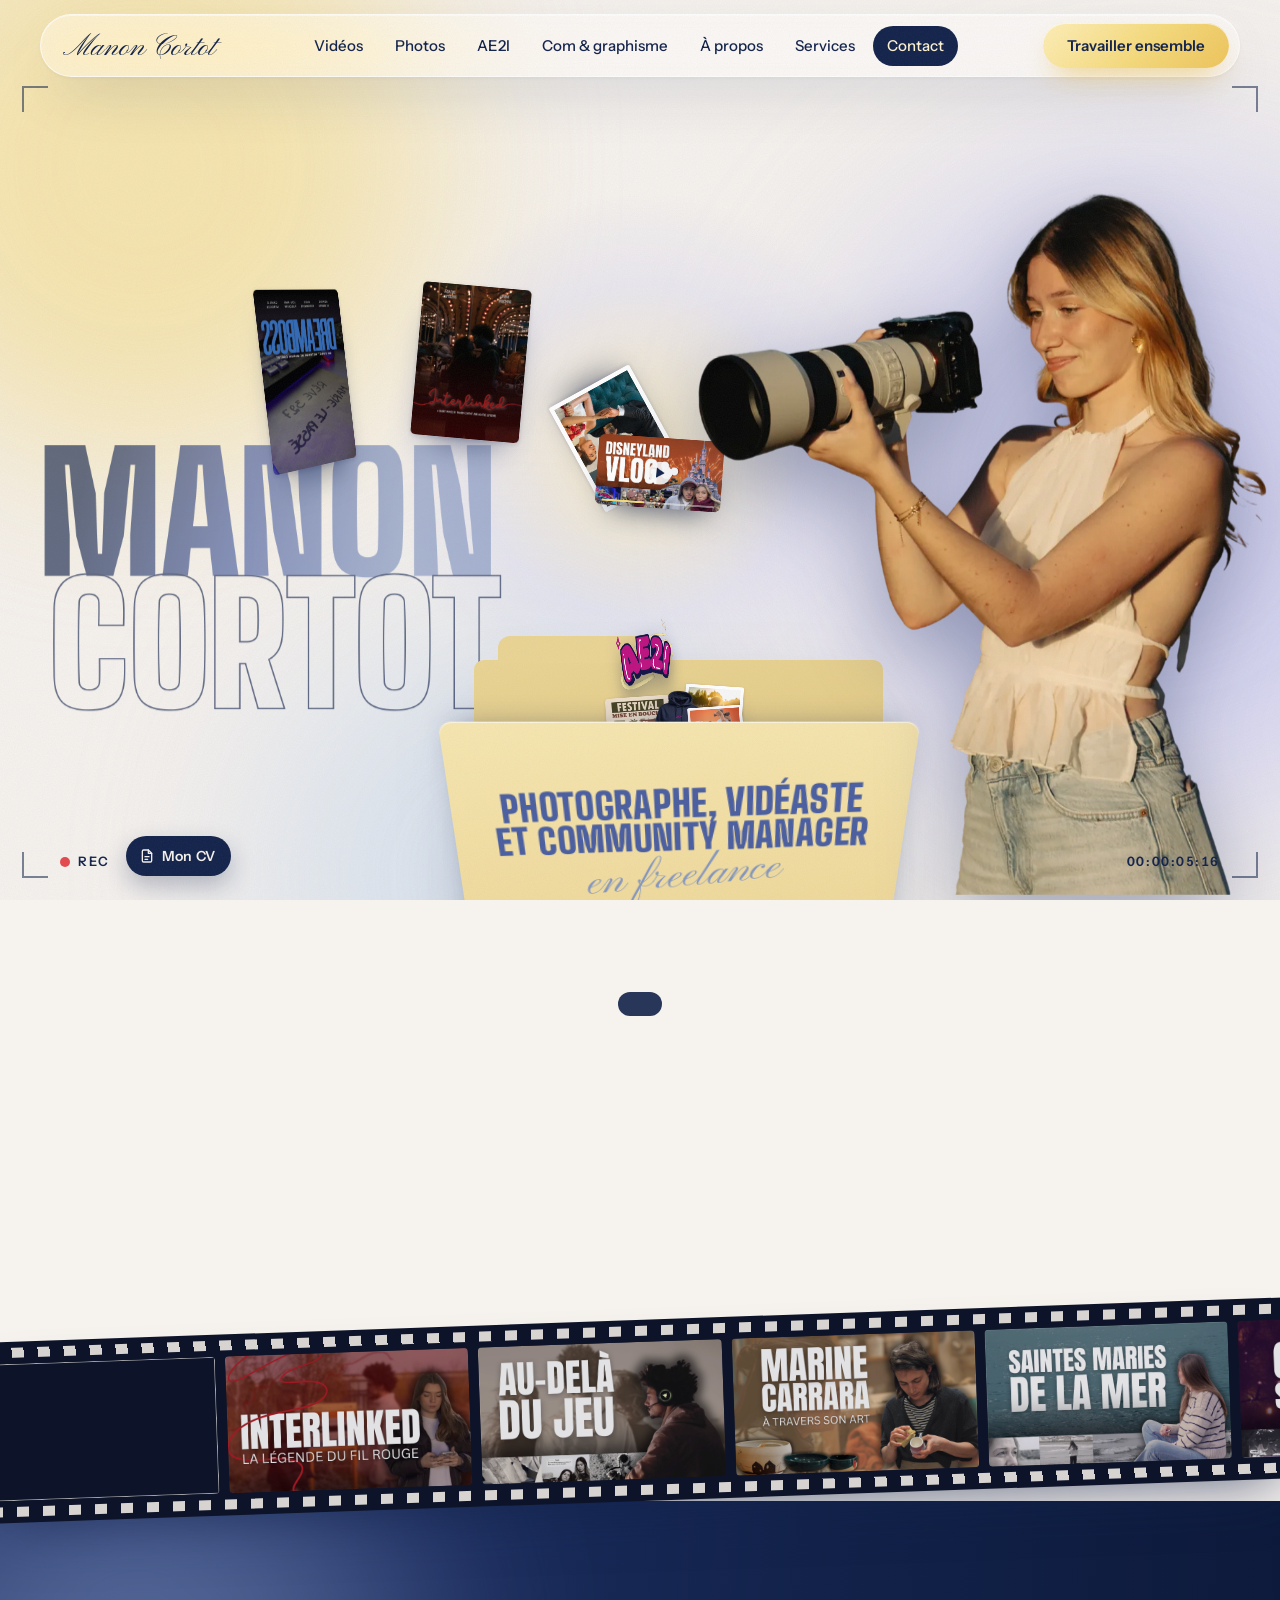
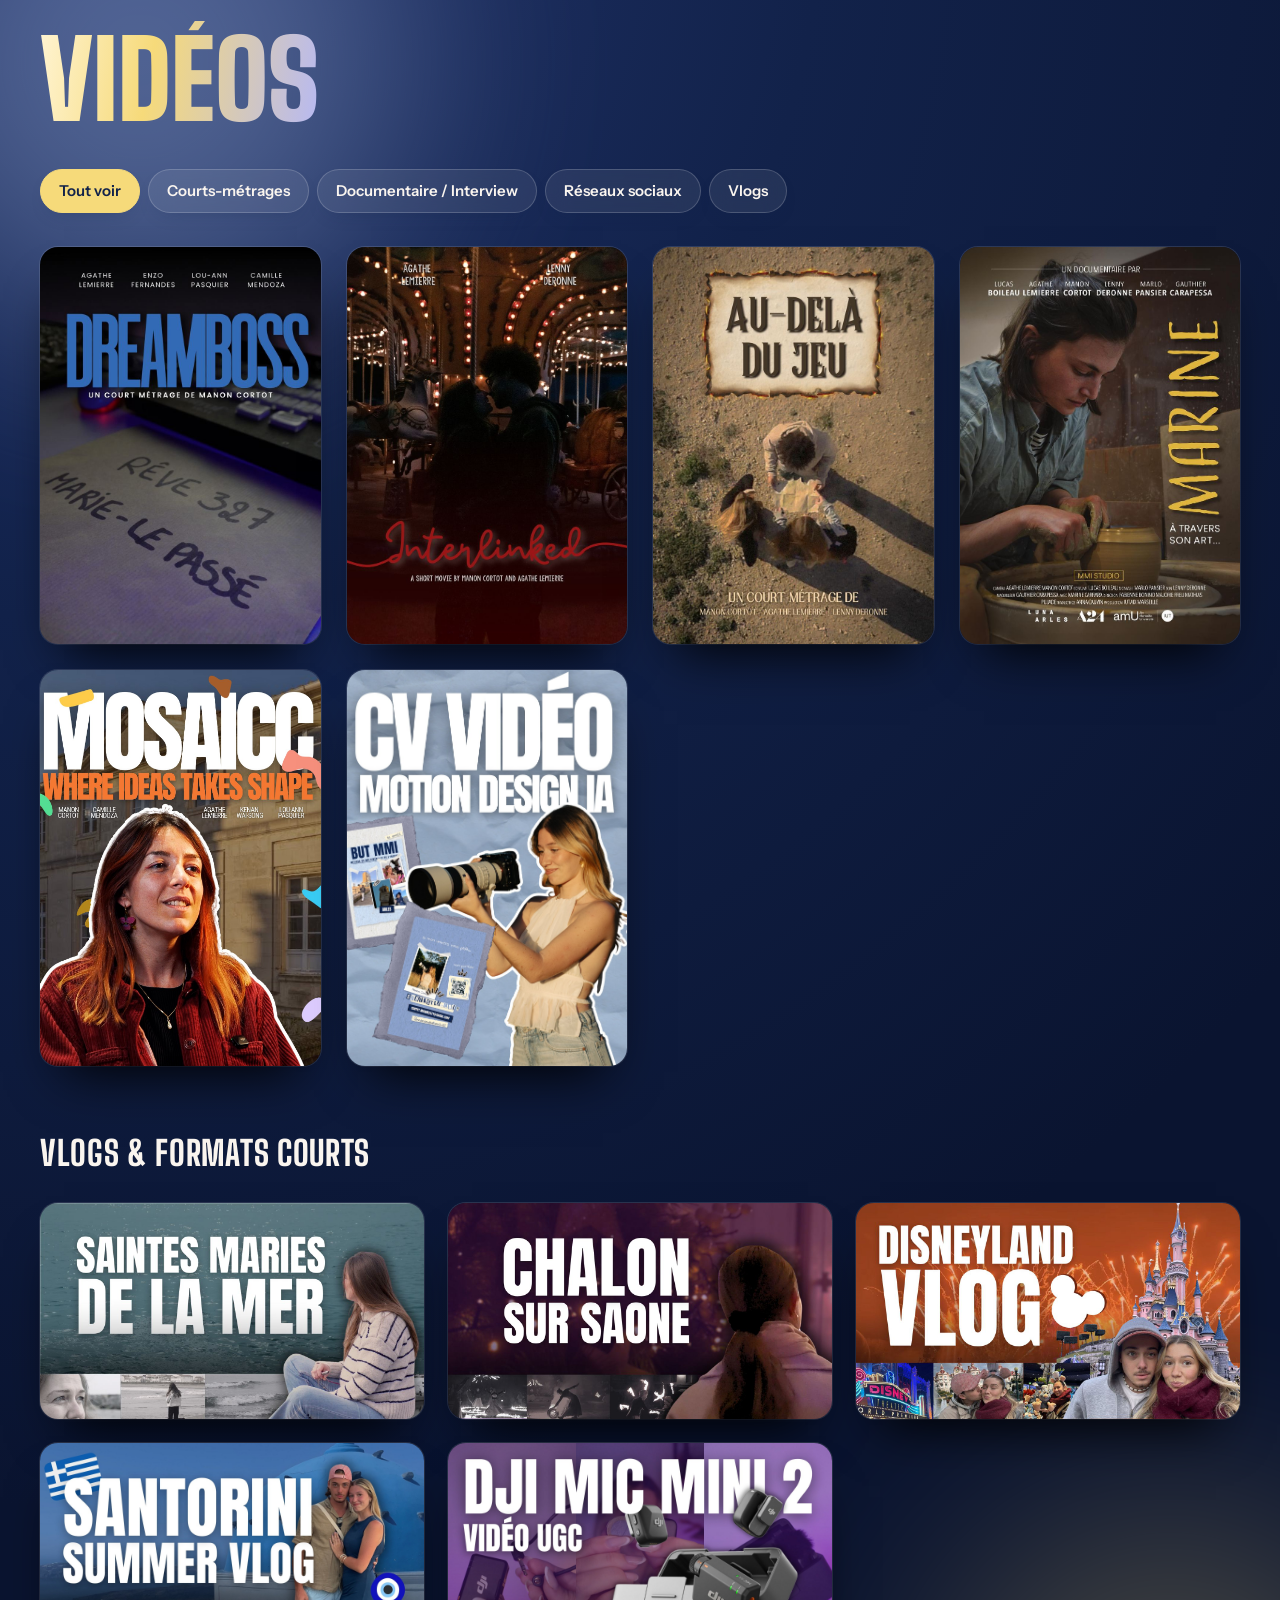
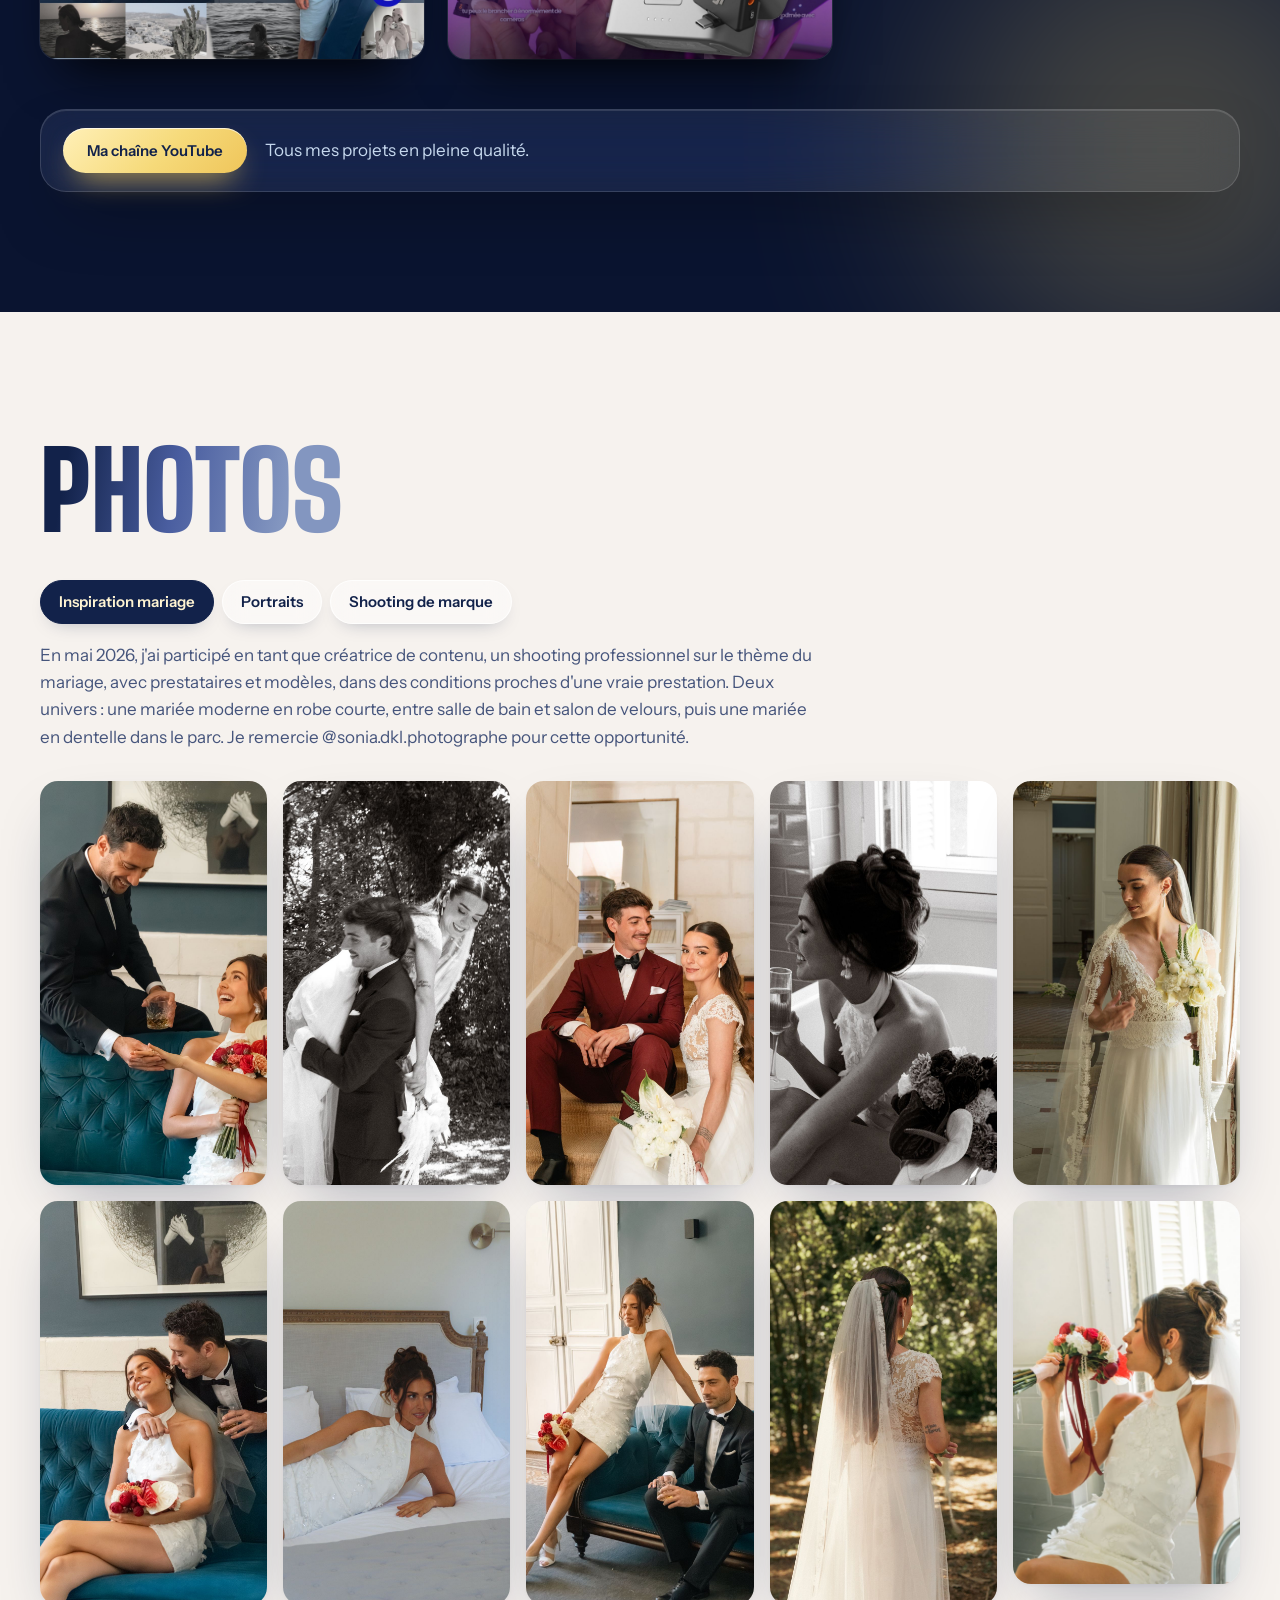
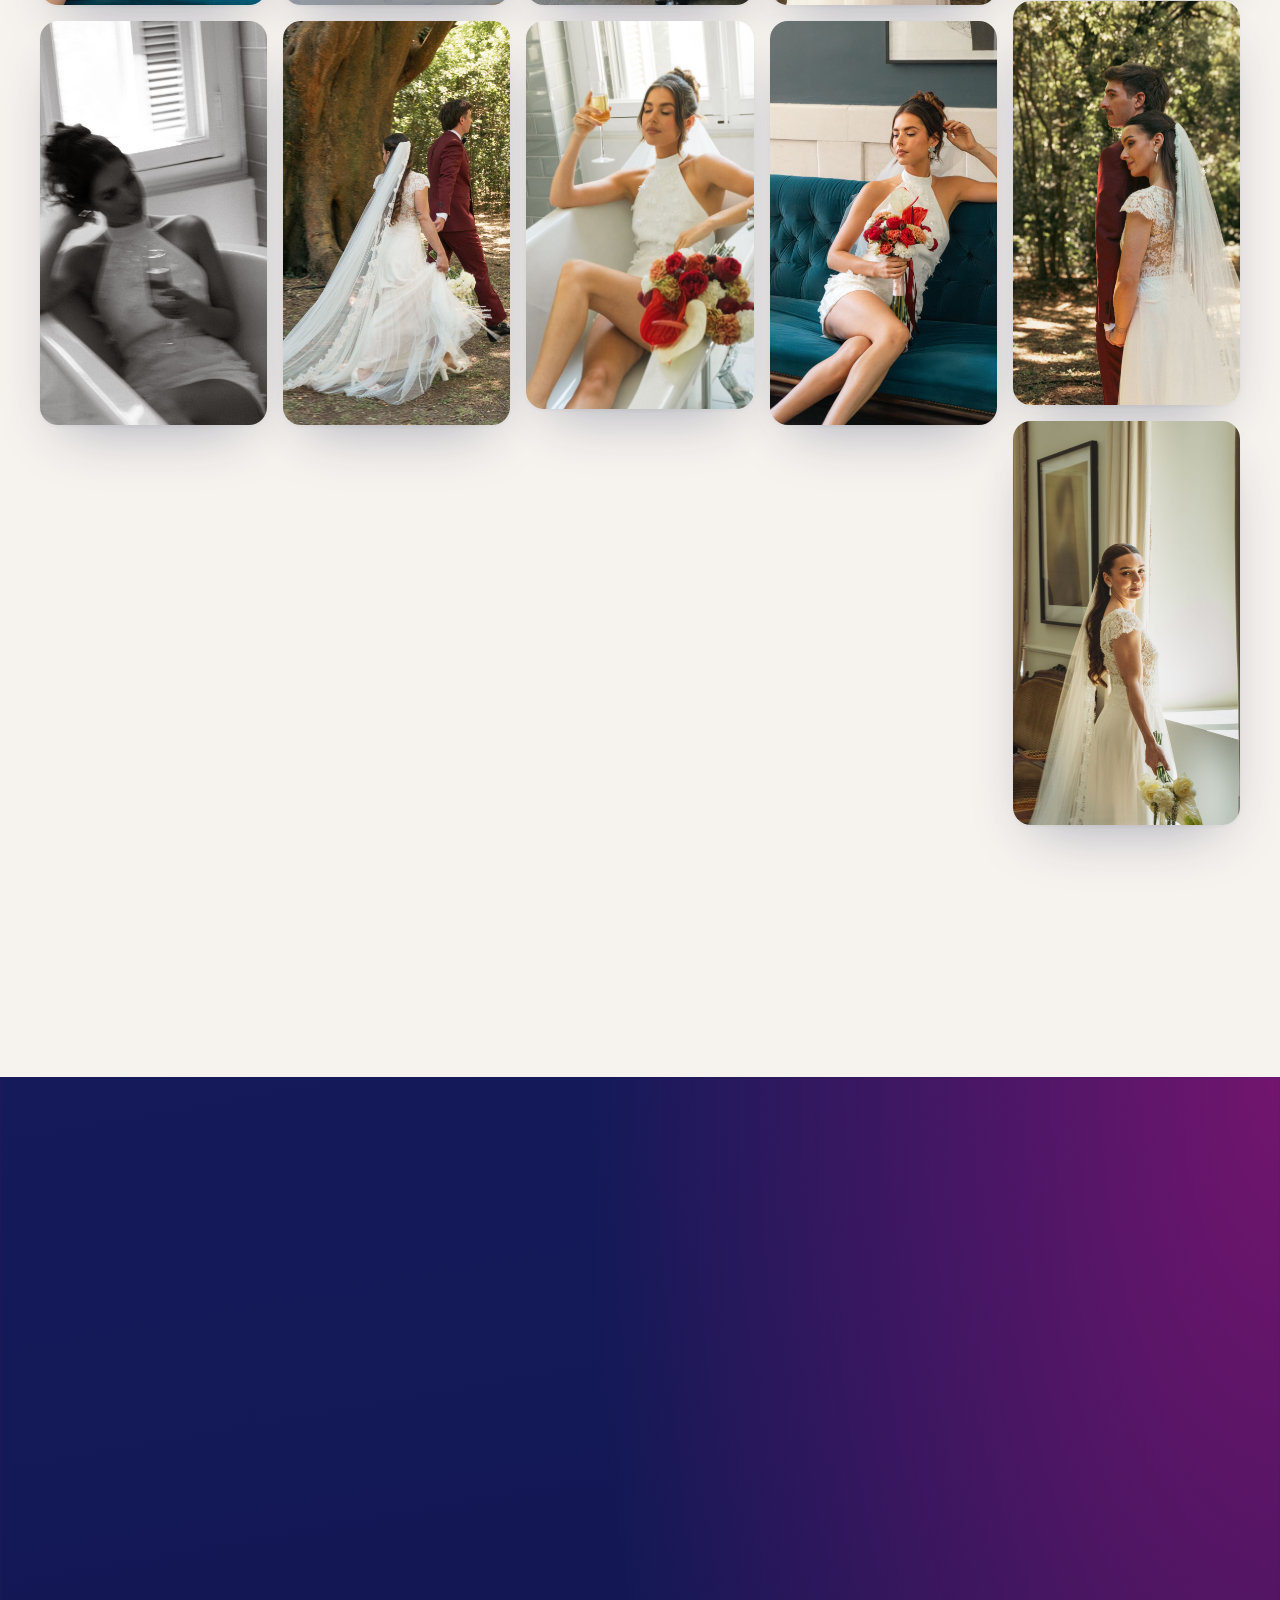
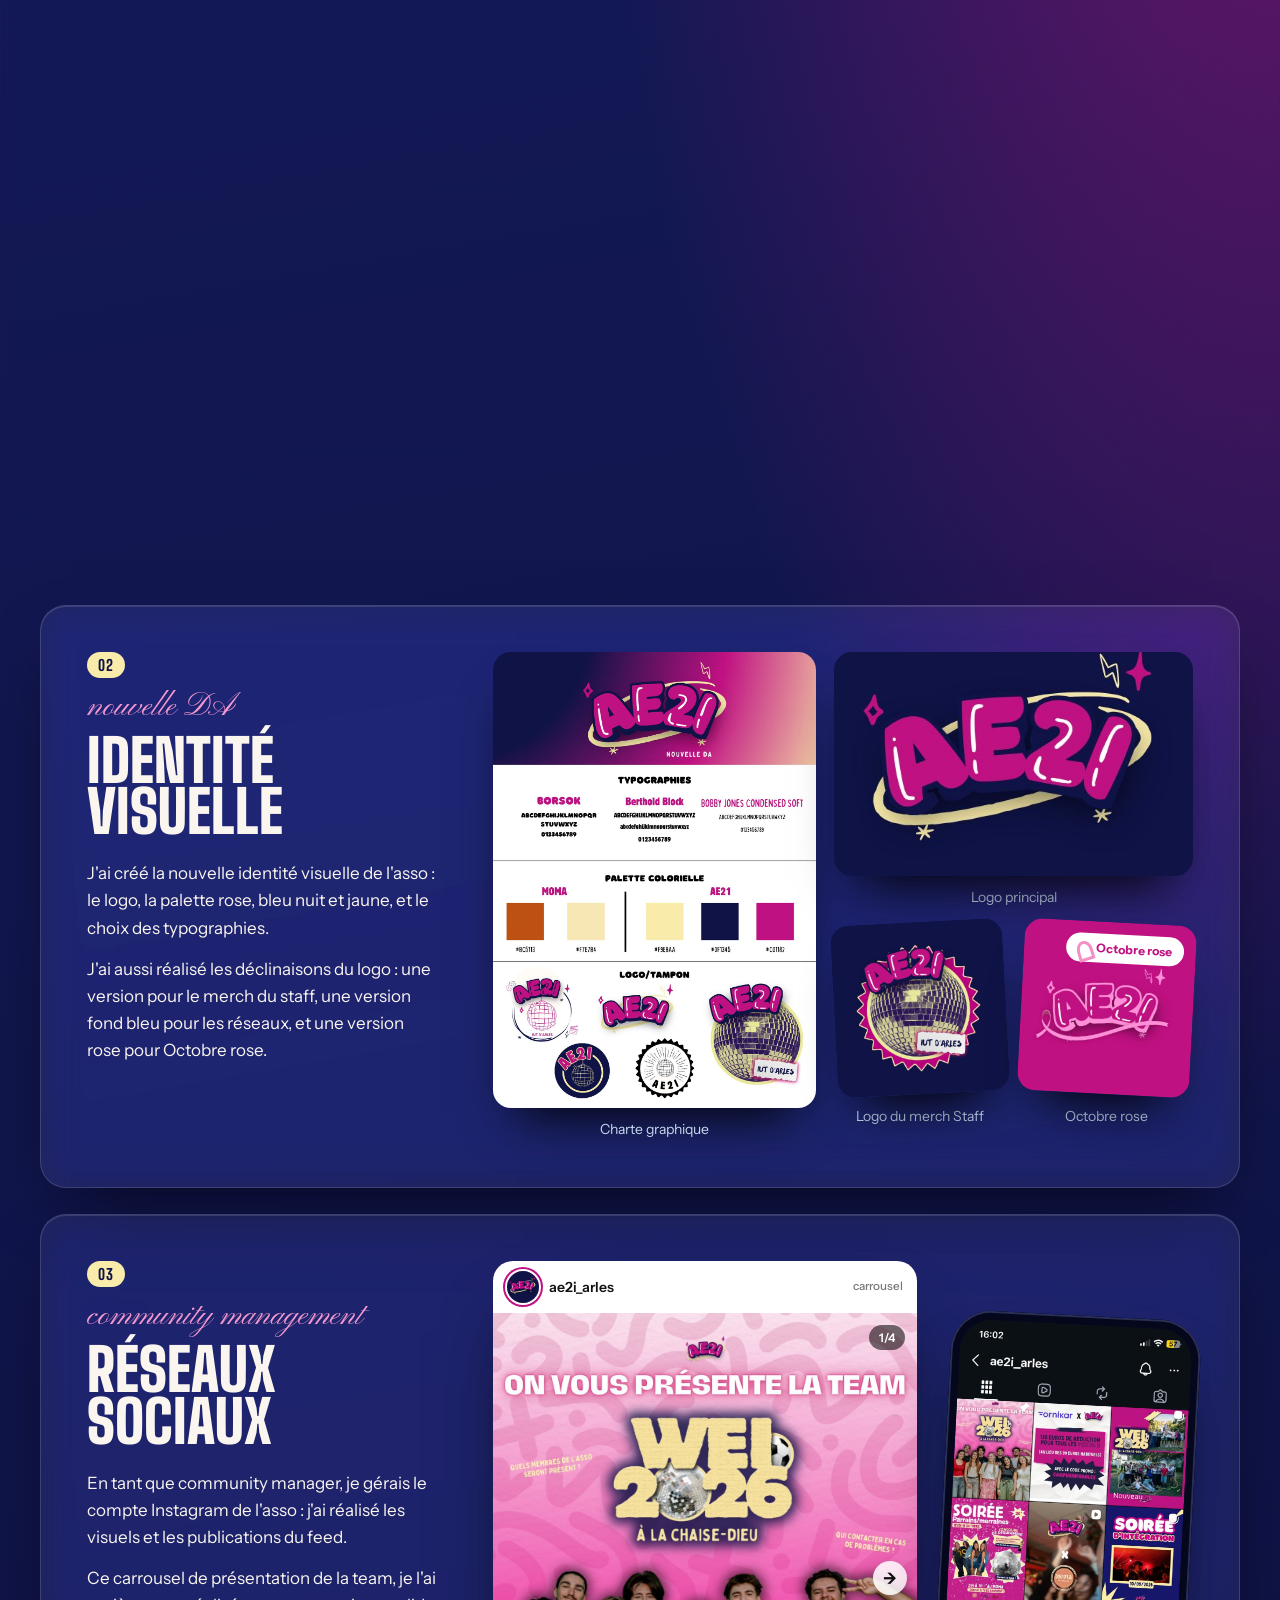
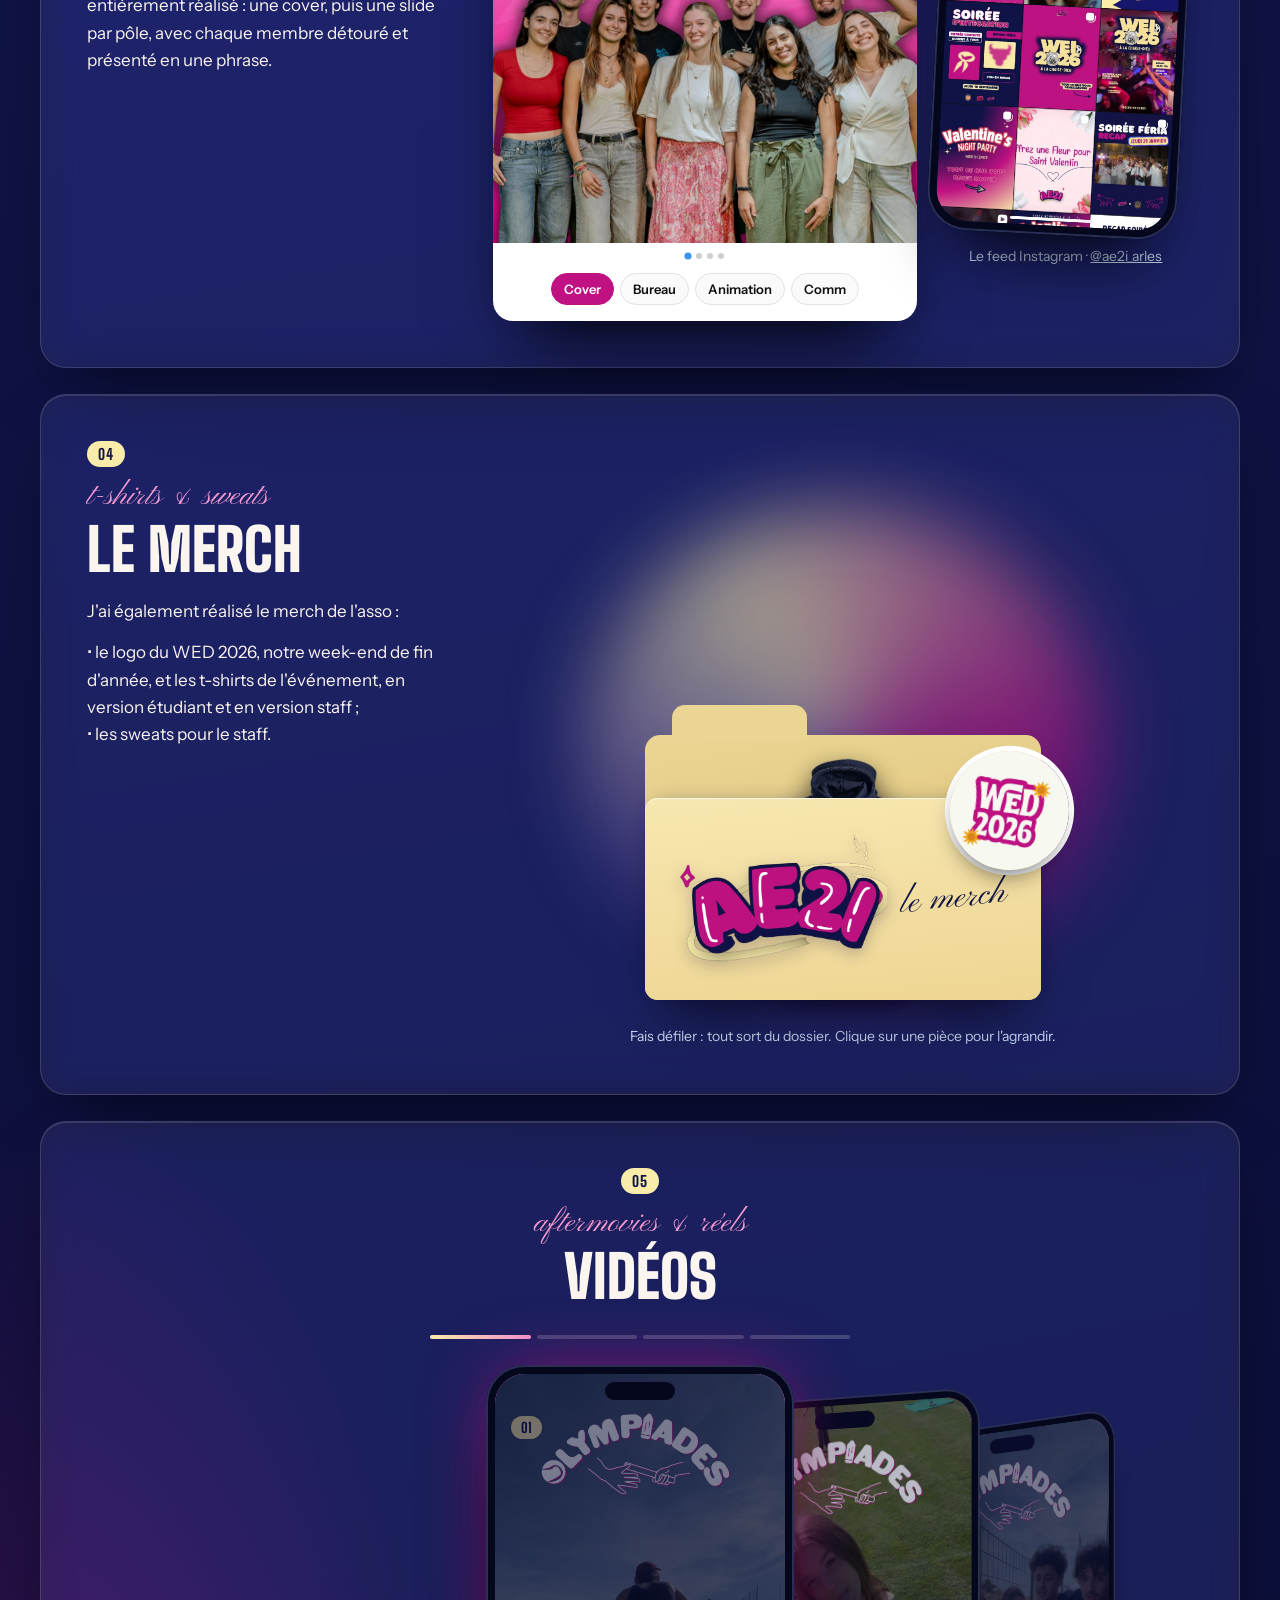
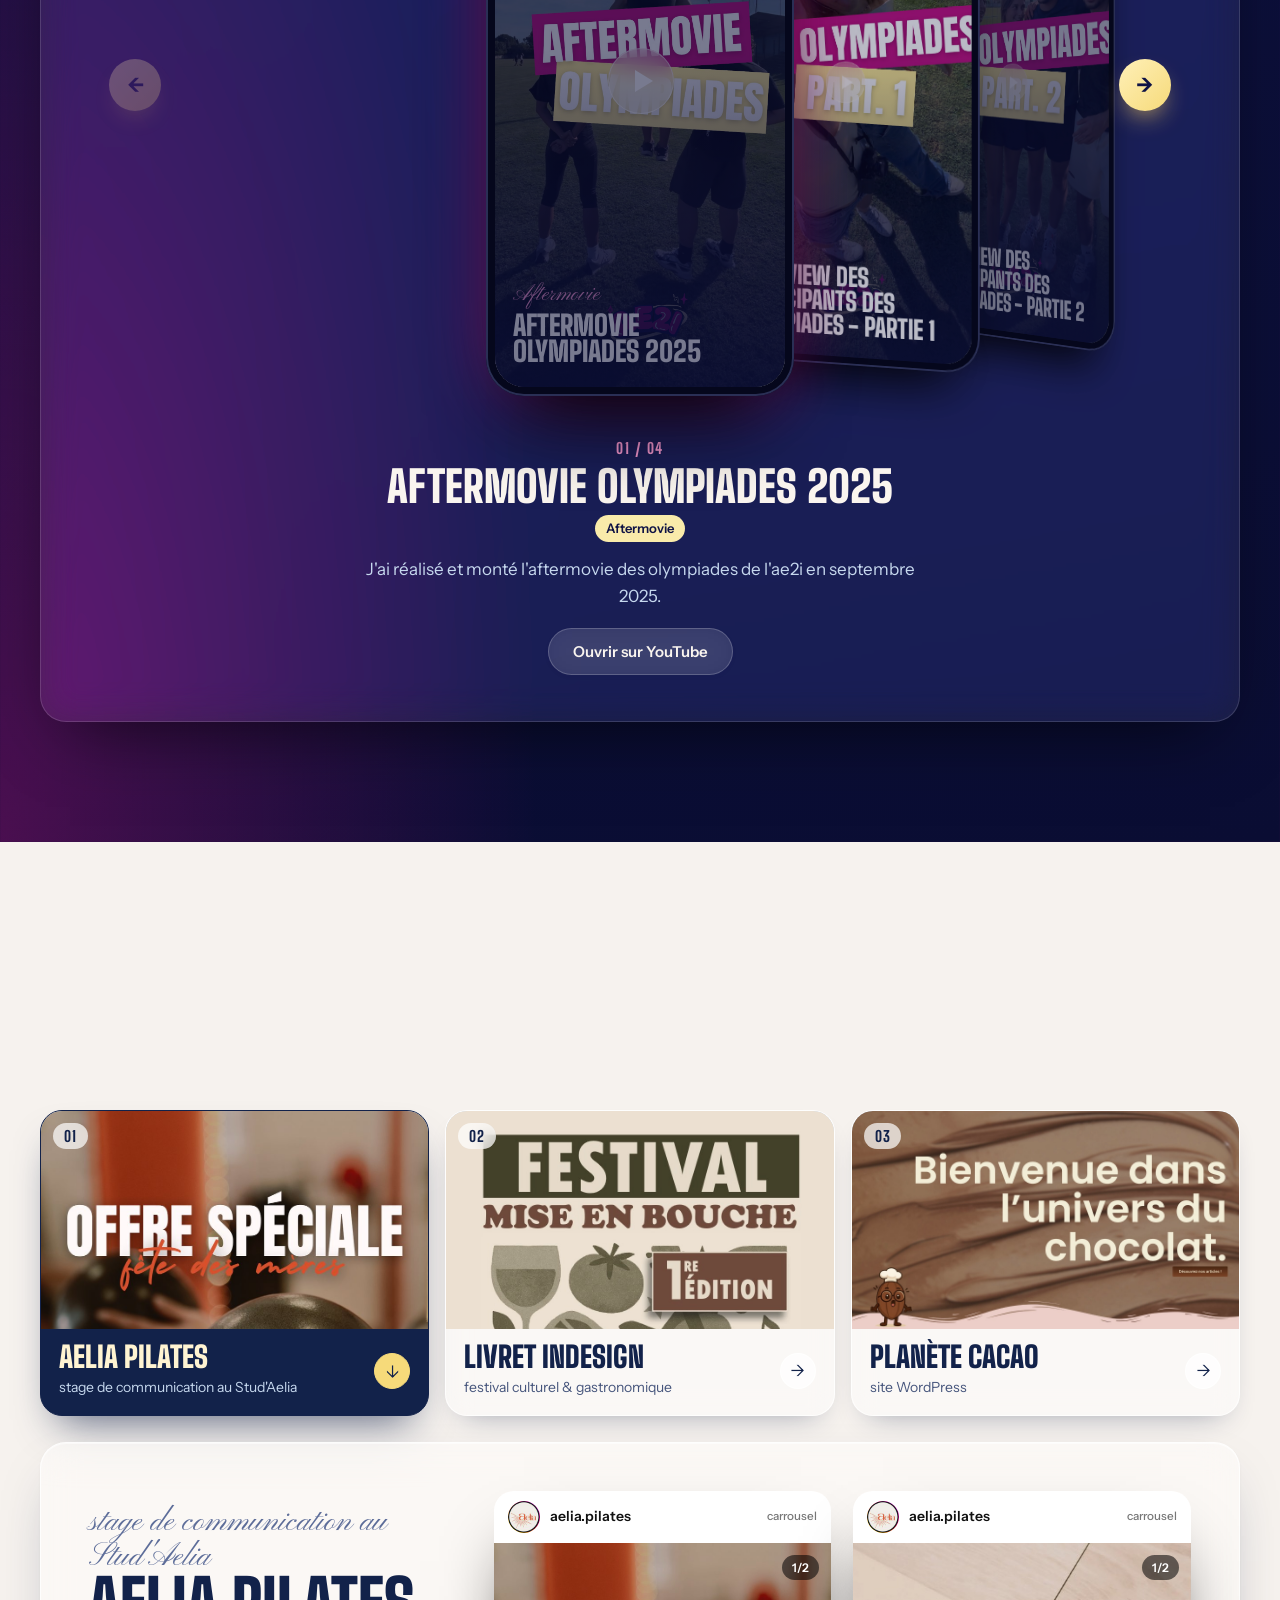
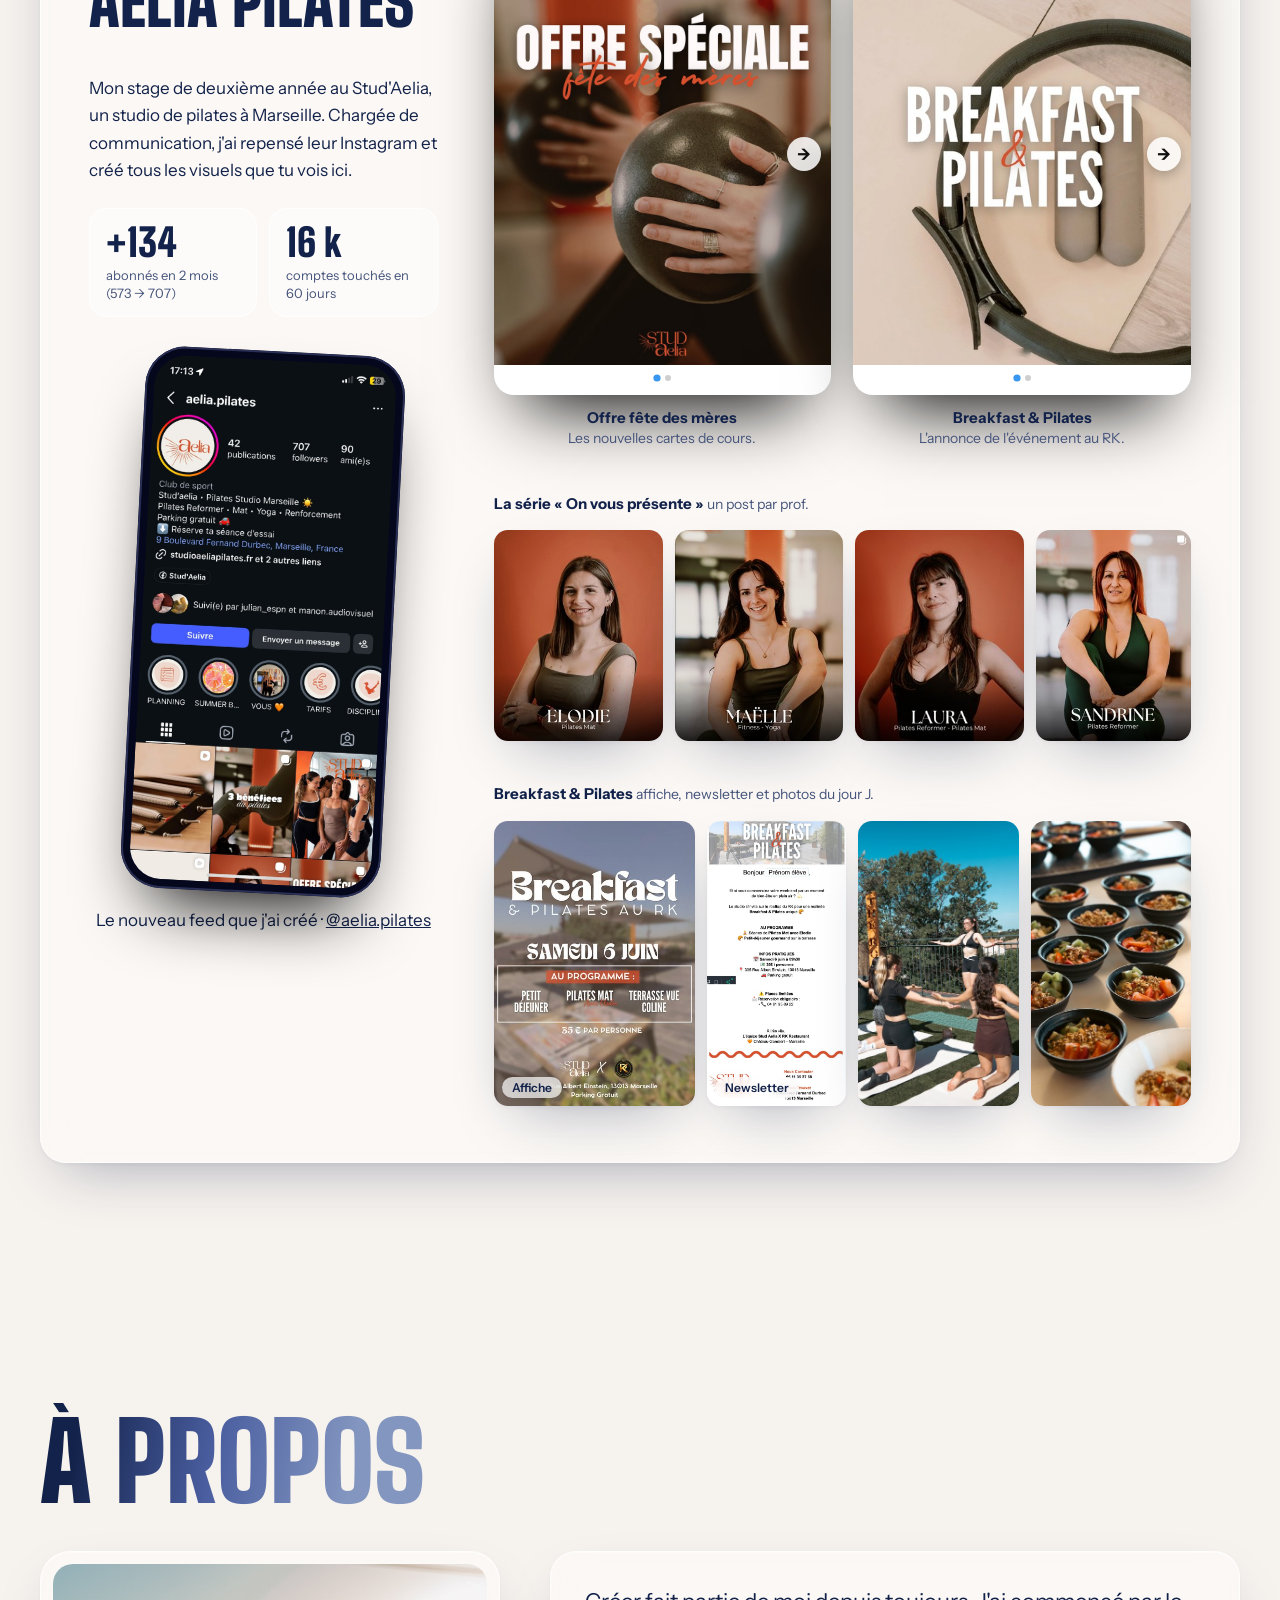
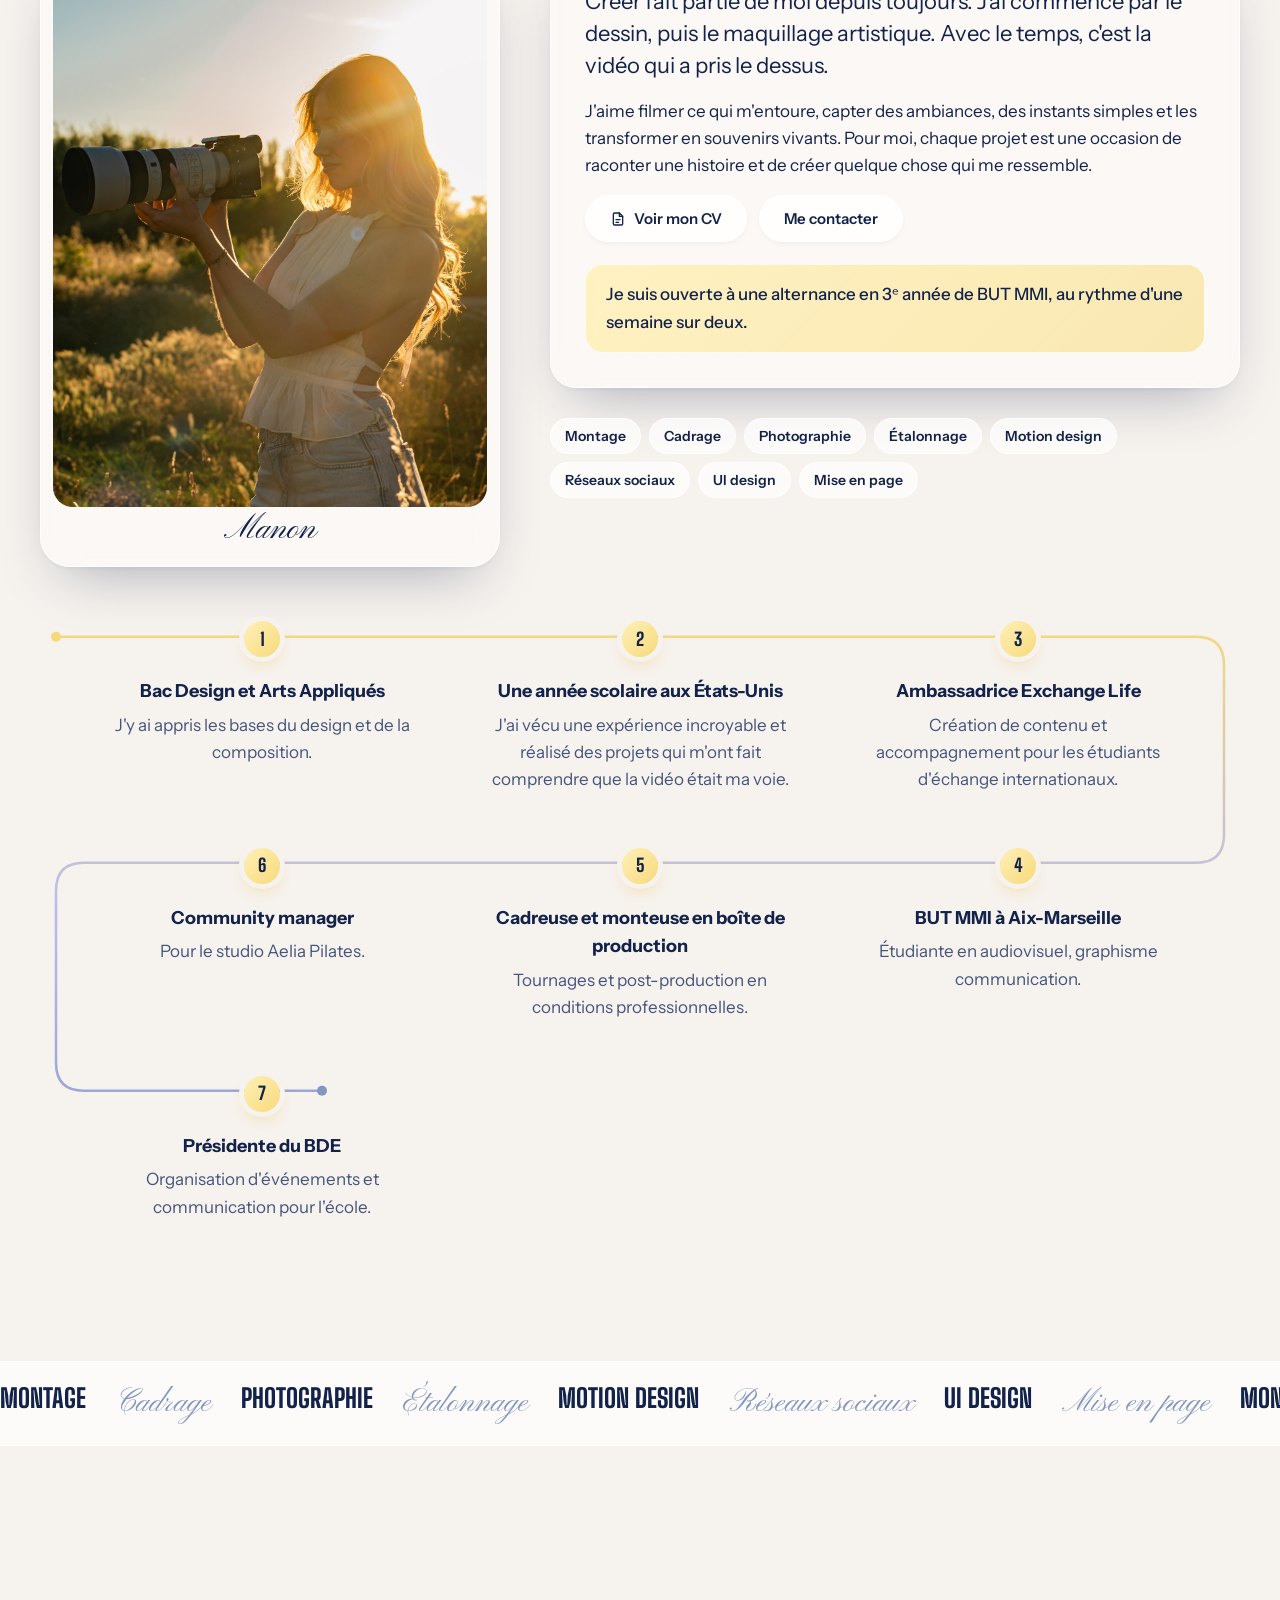
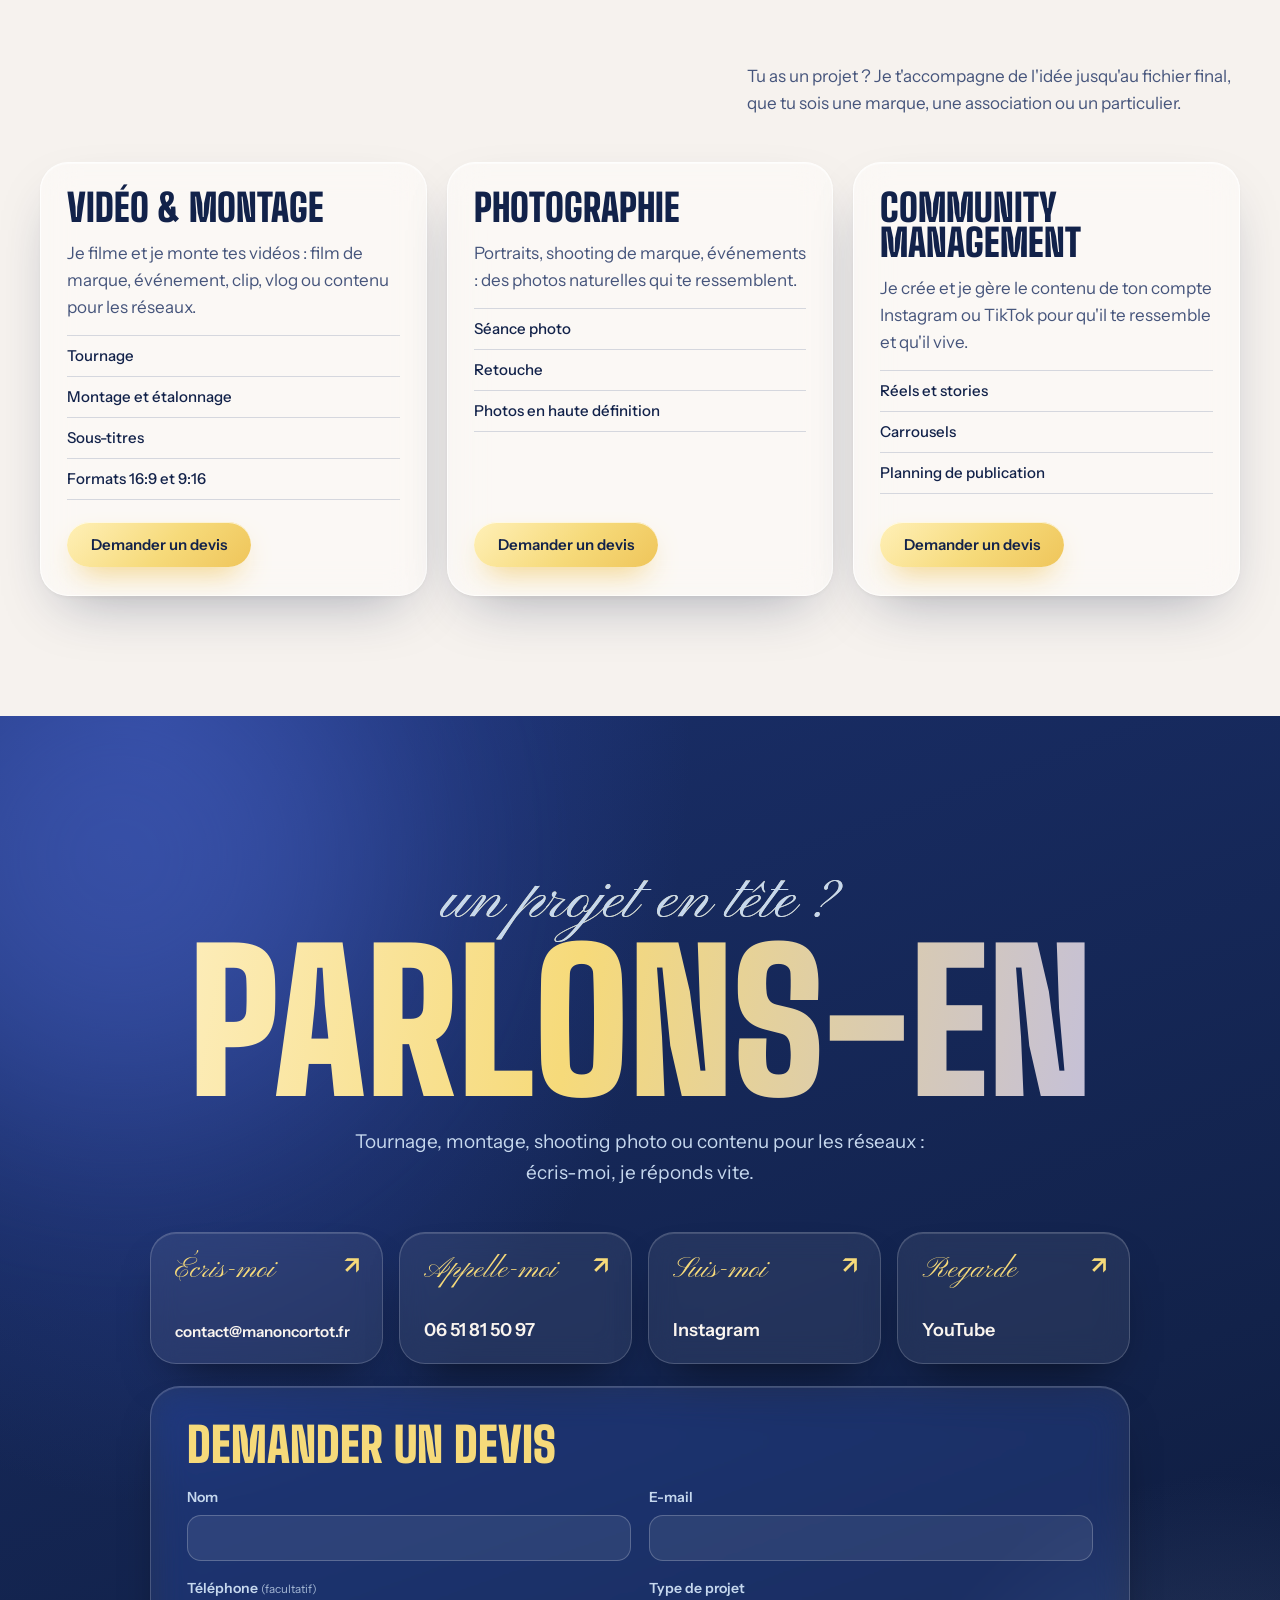
==== commit f6f6e534: "Référencement : icône d'onglet MC et zone Provence-Alpes-Côte d'Azur Co-Authored-By: Claude Opus 5.5" ====
--- a/index.html
+++ b/index.html
@@ -3,17 +3,20 @@
 <head>
 <meta charset="utf-8">
 <meta name="viewport" content="width=device-width, initial-scale=1, viewport-fit=cover">
-<title>Manon Cortot · Vidéaste, monteuse et photographe</title>
-<meta name="description" content="Manon Cortot, vidéaste, monteuse et photographe freelance : tournage et montage vidéo, shooting photo et community management pour les marques, associations et particuliers. Devis gratuit.">
+<title>Manon Cortot · Vidéaste et photographe à Arles, Marseille, Aix</title>
+<meta name="description" content="Manon Cortot, vidéaste, monteuse et photographe freelance : tournage et montage vidéo, shooting photo et community management pour les marques, associations et particuliers à Arles, Marseille, Aix-en-Provence et partout en Provence-Alpes-Côte d'Azur. Devis gratuit.">
 <!-- Référencement : adresse officielle de la page, aperçu quand le lien est partagé (Instagram, WhatsApp, LinkedIn…) et fiche pour Google -->
 <link rel="canonical" href="https://manoncortot.fr/">
+<link rel="icon" href="/favicon.ico" sizes="48x48">
+<link rel="icon" href="/images/icone-192.png" type="image/png" sizes="192x192">
+<link rel="apple-touch-icon" href="/apple-touch-icon.png">
 <meta name="robots" content="index, follow, max-image-preview:large">
 <meta name="author" content="Manon Cortot">
 <meta property="og:type" content="website">
 <meta property="og:locale" content="fr_FR">
 <meta property="og:site_name" content="Manon Cortot">
 <meta property="og:url" content="https://manoncortot.fr/">
-<meta property="og:title" content="Manon Cortot · Vidéaste, monteuse et photographe">
+<meta property="og:title" content="Manon Cortot · Vidéaste et photographe en Provence">
 <meta property="og:description" content="Tournage et montage vidéo, shooting photo et community management. Découvre mes projets et demande ton devis.">
 <meta property="og:image" content="https://manoncortot.fr/images/partage.jpg">
 <meta property="og:image:width" content="1200">
@@ -41,6 +44,7 @@
       "url": "https://manoncortot.fr/",
       "image": "https://manoncortot.fr/images/moi/accueil.jpg",
       "jobTitle": "Vidéaste, monteuse et photographe freelance",
+      "workLocation": { "@type": "AdministrativeArea", "name": "Provence-Alpes-Côte d'Azur" },
       "email": "mailto:contact@manoncortot.fr",
       "knowsAbout": ["Tournage vidéo", "Montage vidéo", "Étalonnage", "Photographie", "Motion design", "Community management", "Réseaux sociaux"],
       "alumniOf": { "@type": "CollegeOrUniversity", "name": "IUT d'Aix-Marseille, site d'Arles (BUT MMI)" },
@@ -54,7 +58,13 @@
       "image": "https://manoncortot.fr/images/partage.jpg",
       "email": "contact@manoncortot.fr",
       "founder": { "@id": "https://manoncortot.fr/#manon" },
-      "areaServed": { "@type": "Country", "name": "France" },
+      "areaServed": [
+        { "@type": "AdministrativeArea", "name": "Provence-Alpes-Côte d'Azur" },
+        { "@type": "City", "name": "Arles" },
+        { "@type": "City", "name": "Marseille" },
+        { "@type": "City", "name": "Aix-en-Provence" },
+        { "@type": "City", "name": "Avignon" }
+      ],
       "hasOfferCatalog": {
         "@type": "OfferCatalog",
         "name": "Mes services",
@@ -925,7 +935,7 @@
         G=liste(C.graphisme.projets), O=P.options||{}, A=C.ae2i||null,
         SV=liste(C.services&&C.services.services).filter(s=>s.titre), SE=C.services||{};
   $("#logo").textContent=`${P.prenom} ${P.nom}`;
-  document.title=`${P.prenom} ${P.nom} · Vidéaste, monteuse et photographe`;
+  document.title=`${P.prenom} ${P.nom} · Vidéaste et photographe à Arles, Marseille, Aix`;
 
   const mots=liste(P.competences), pieces=piecesAccueil(P,V,S,A,G);
   const films=V.filter(v=>v.miniature||ytId(v.lien));
